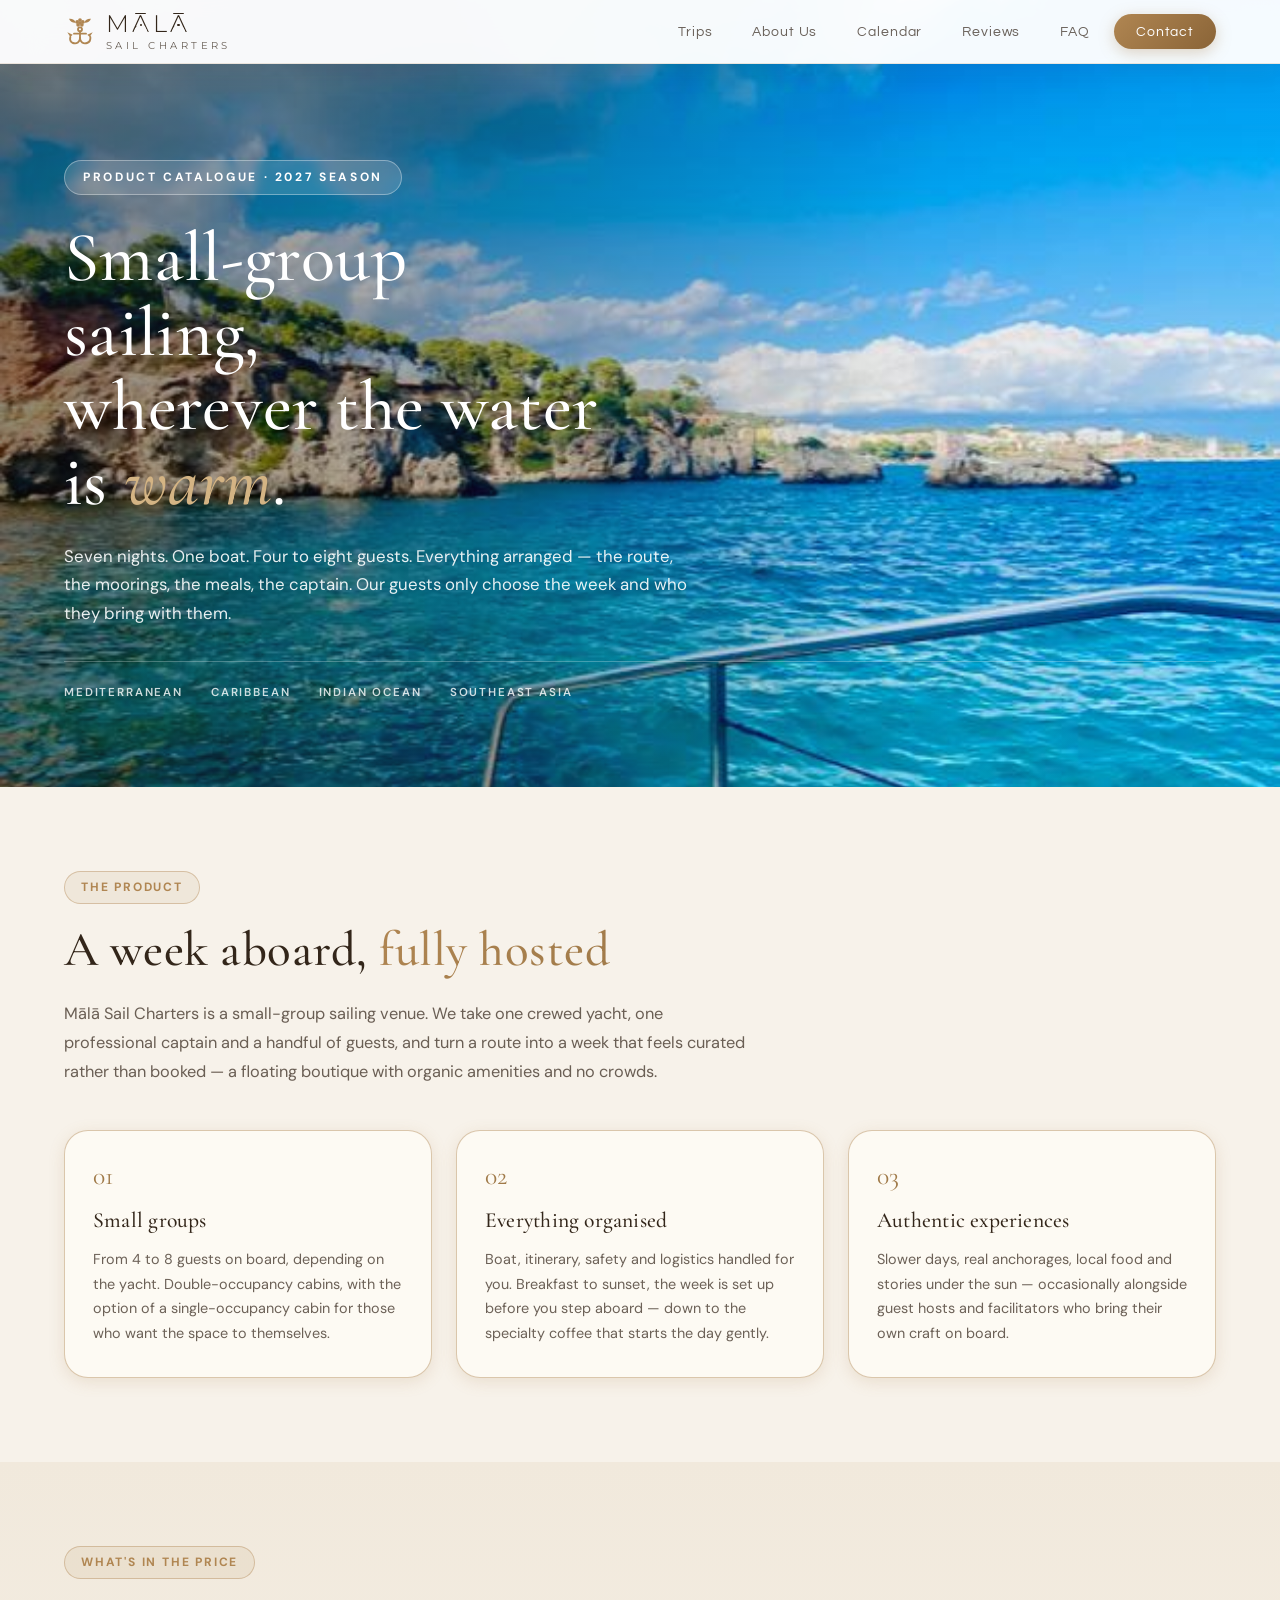
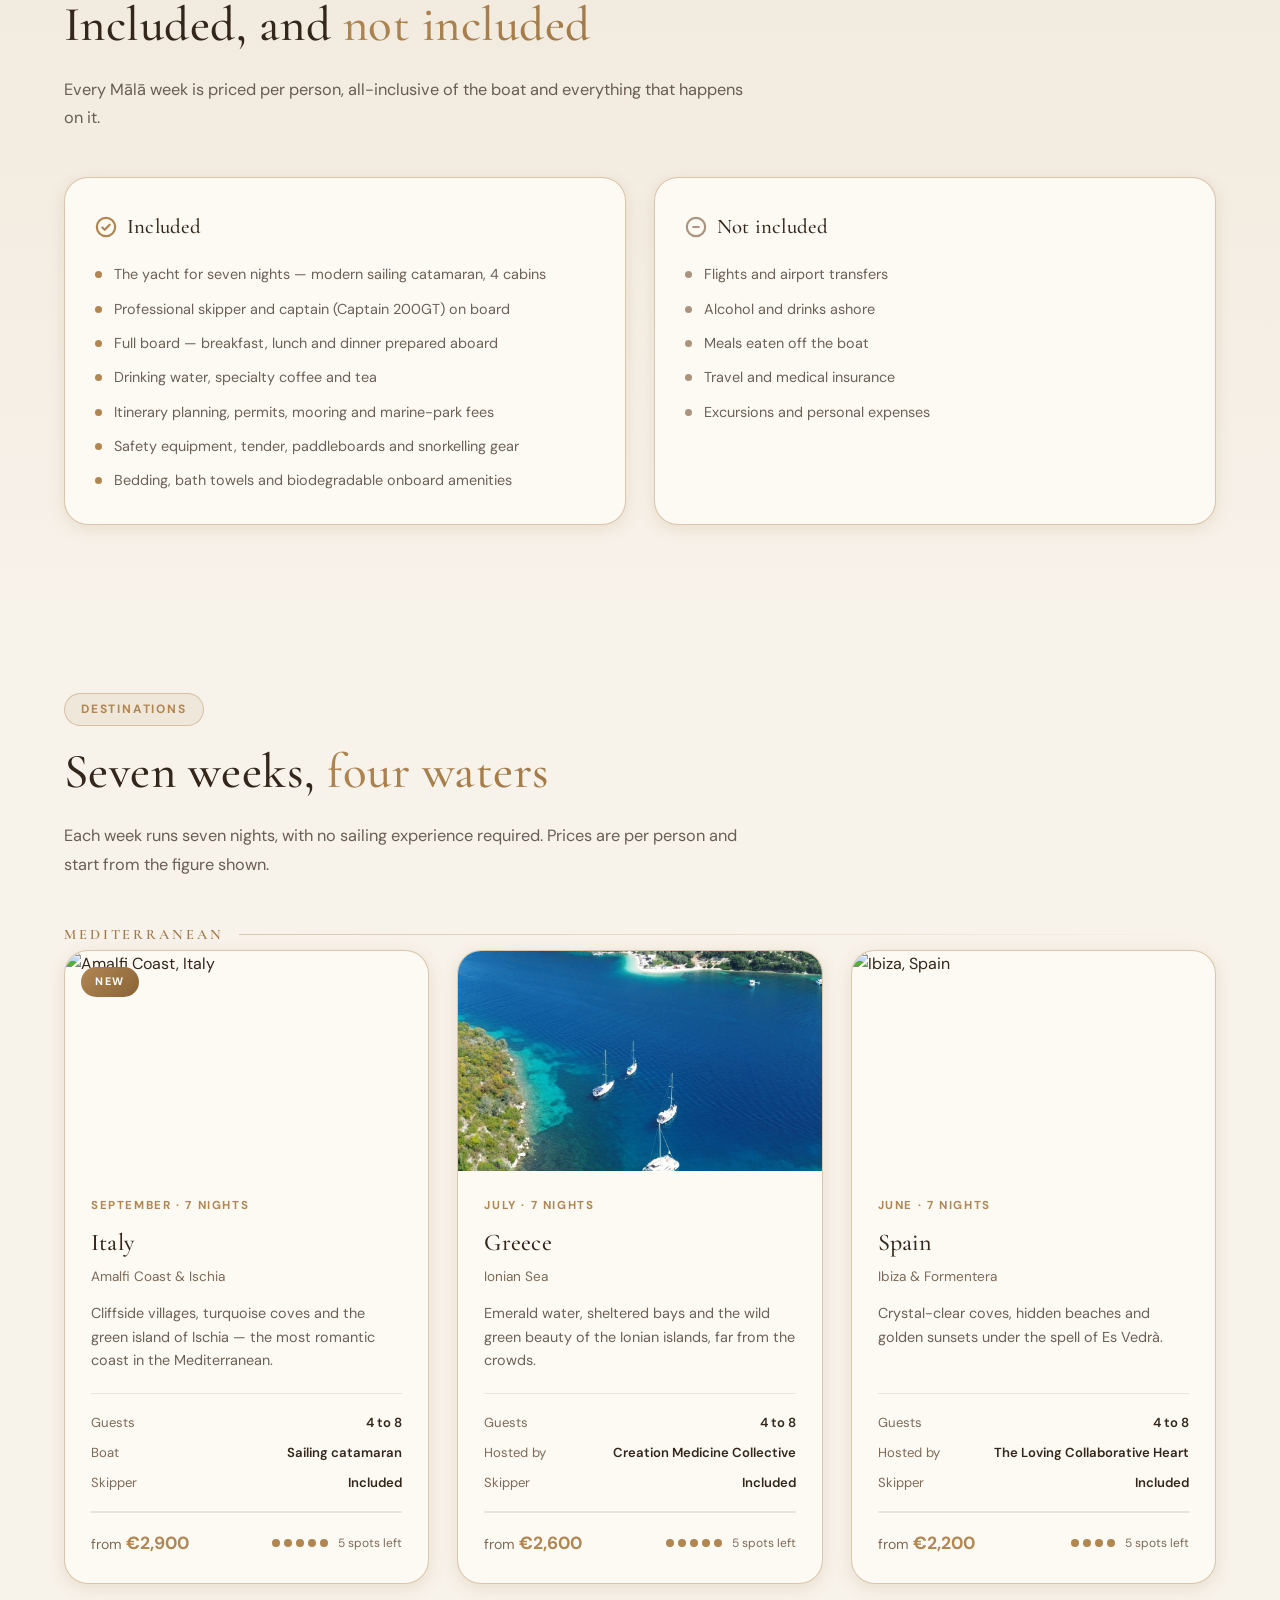
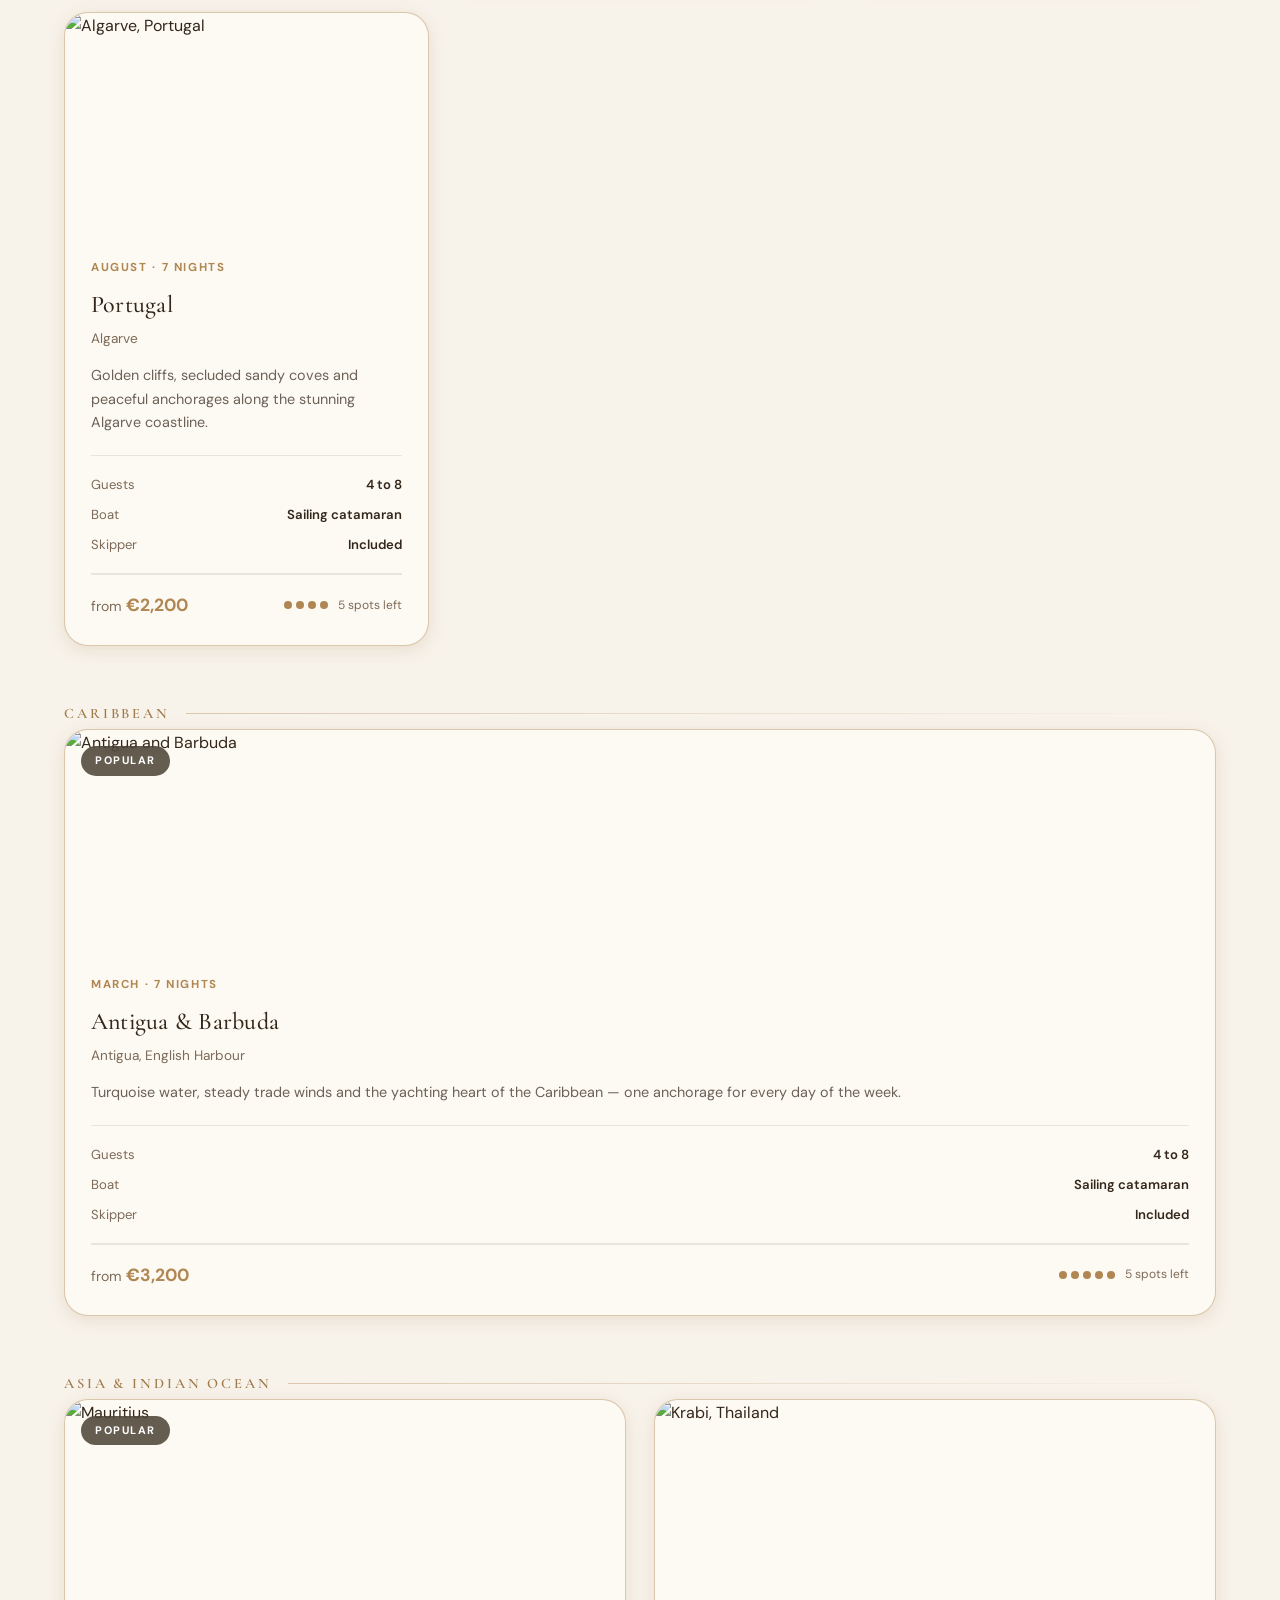
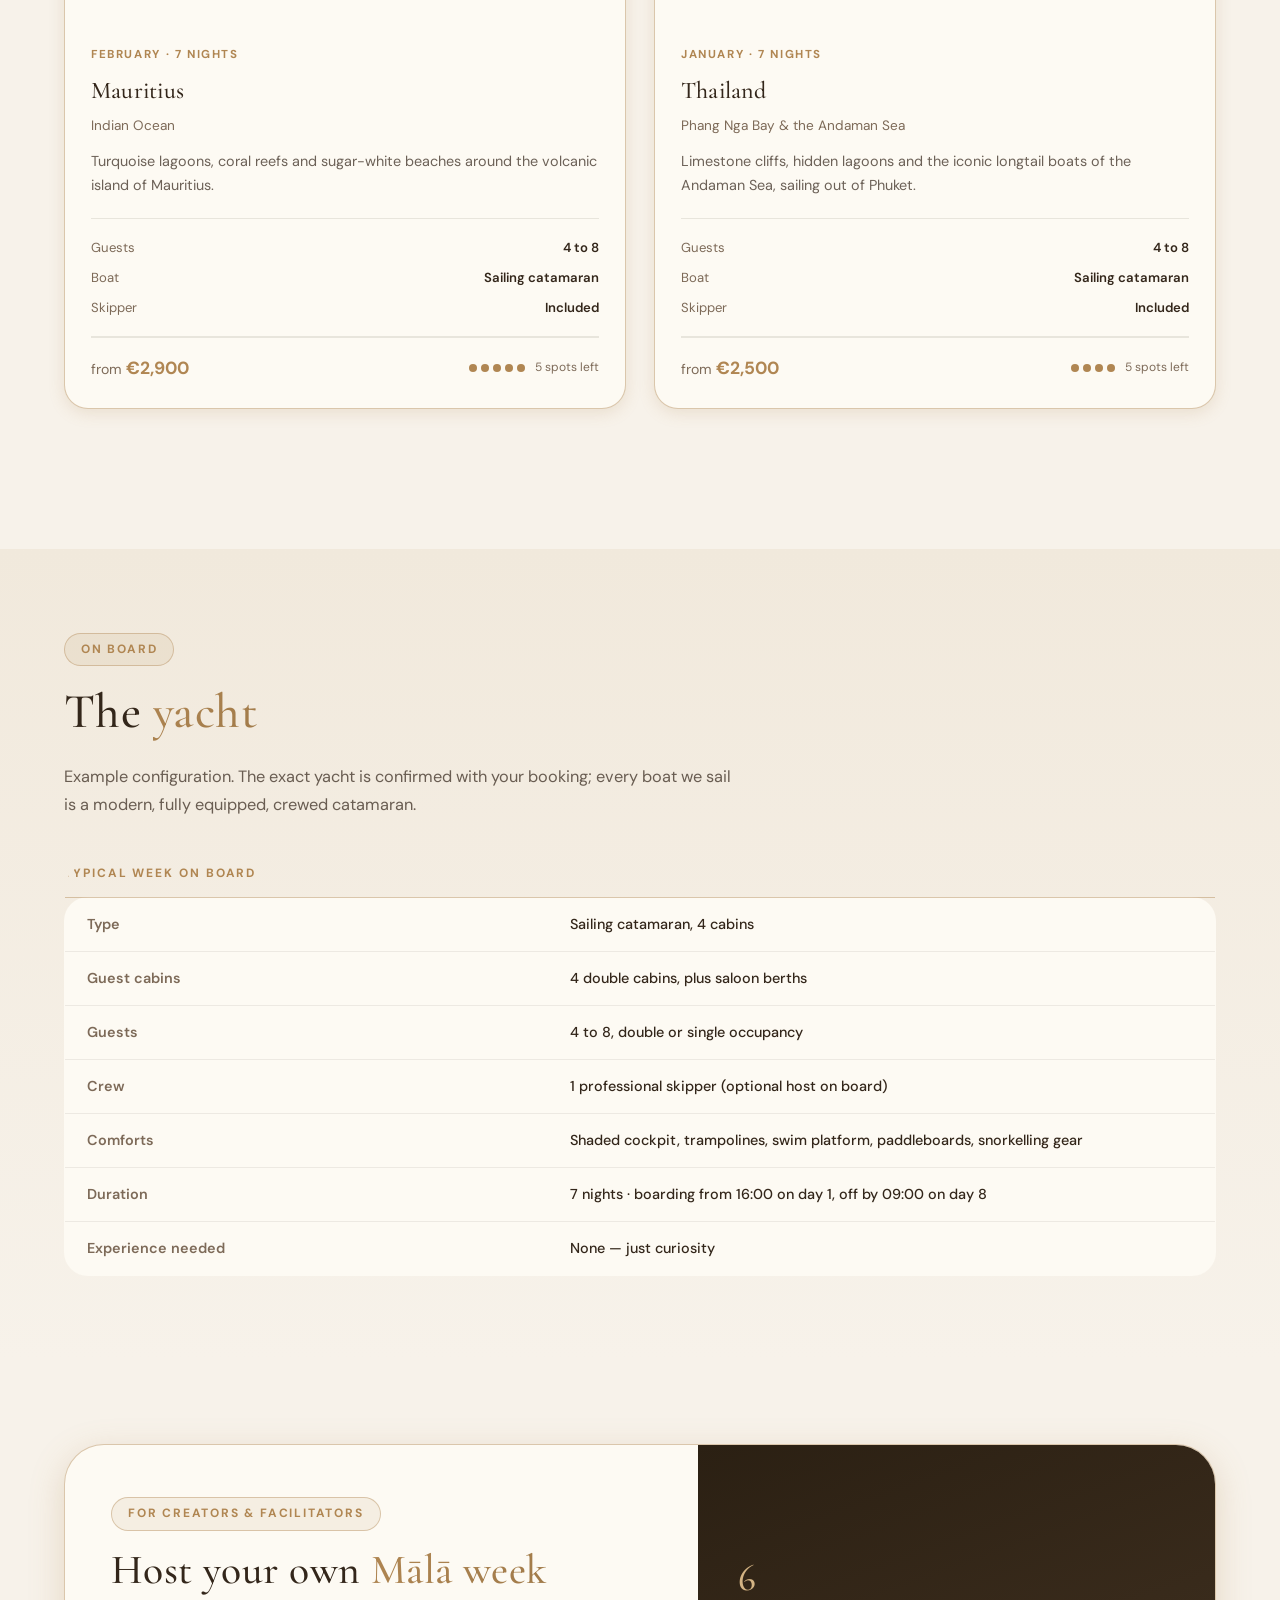
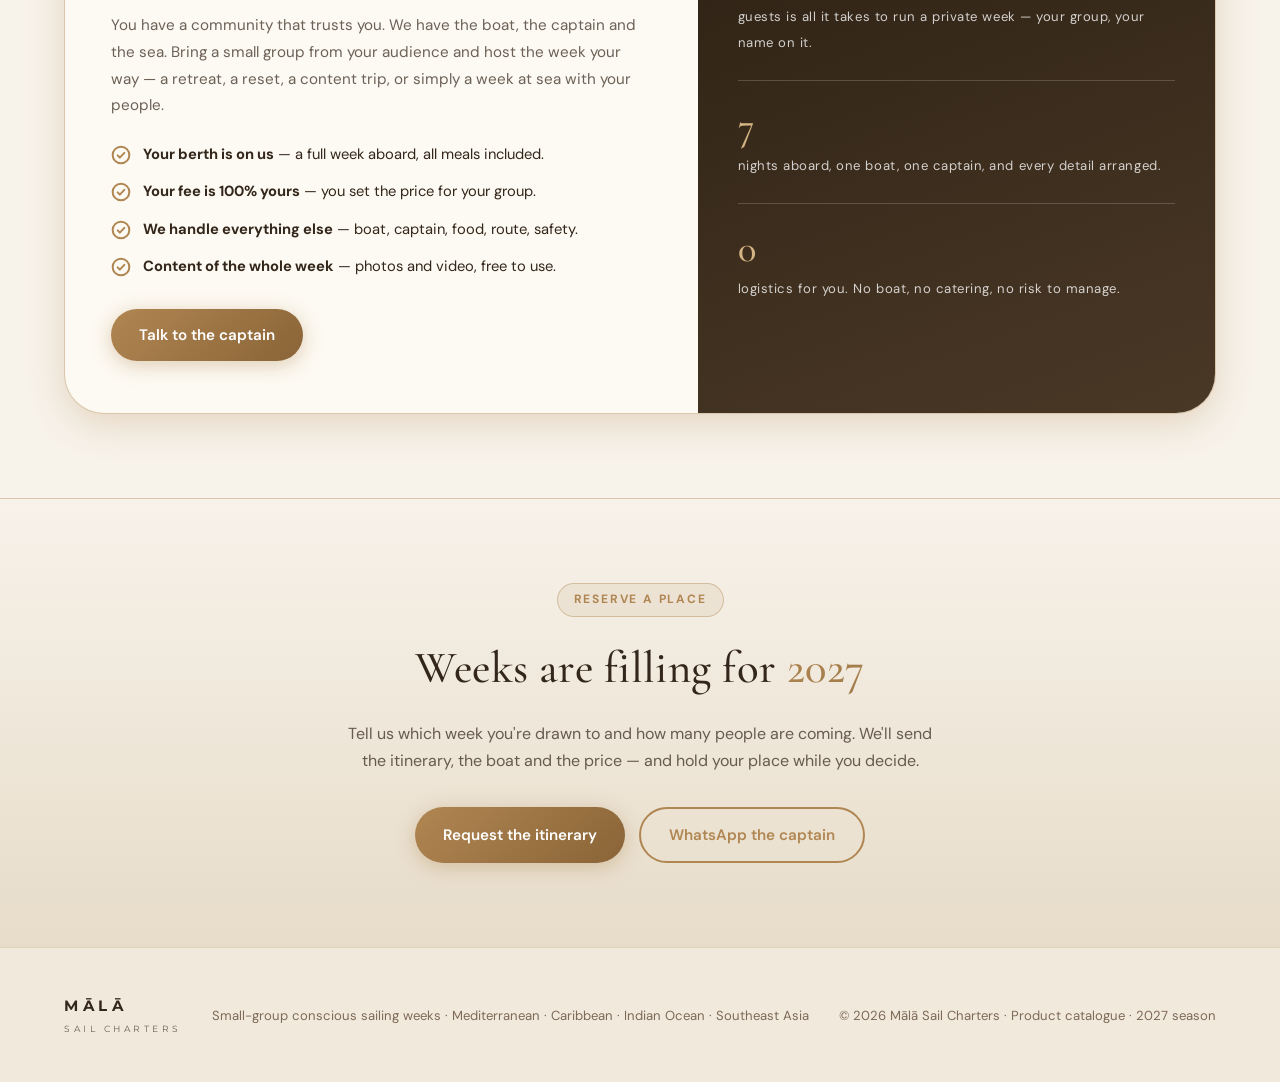
==== catalogue.html @ f2600cf3 "Add compliance pack (page + PDF) and fix PDF font embedding - compliance.html: 10-section compliance" ====
<!DOCTYPE html>
<html lang="en">
<head>
  <meta charset="UTF-8" />
  <meta name="viewport" content="width=device-width, initial-scale=1.0" />
  <title>Product Catalogue — Mālā Sail Charters</title>
  <meta name="description" content="Mālā Sail Charters product catalogue: small-group sailing weeks across the Mediterranean, the Caribbean and the Indian Ocean. What's included, the yacht, and how to host your own week." />
  <meta name="robots" content="noindex, follow" />

  <link rel="preconnect" href="https://fonts.googleapis.com" />
  <link rel="preconnect" href="https://fonts.gstatic.com" crossorigin />
  <link href="https://fonts.googleapis.com/css2?family=DM+Sans:ital,opsz,wght@0,9..40,300..700;1,9..40,300..700&family=Cormorant+Garamond:ital,wght@0,300..700;1,300..700&family=Montserrat:wght@300;400;700&family=Questrial&display=swap" rel="stylesheet" />
  <link rel="stylesheet" href="styles.css?v=20261012c" />

  <style>
    /* =============================================
       PRODUCT CATALOGUE — page-scoped styles.
       Reuses the site tokens (colours, fonts, buttons,
       cards) from styles.css so nothing drifts.
       ============================================= */
    .cat-page { background: var(--ocean-deep); }

    /* ---------- COVER ---------- */
    .cat-cover {
      position: relative;
      padding: 160px 0 84px;
      background: #2b2013;
      color: #fff;
      overflow: hidden;
    }
    .cat-cover-bg { position: absolute; inset: 0; }
    .cat-cover-bg img { width: 100%; height: 100%; object-fit: cover; }
    .cat-cover-bg::after {
      content: "";
      position: absolute; inset: 0;
      background: var(--gradient-hero);
    }
    .cat-cover .container { position: relative; z-index: 2; }
    .cat-eyebrow {
      display: inline-block;
      font-family: var(--font-main);
      font-size: 0.75rem; font-weight: 700;
      letter-spacing: 0.22em; text-transform: uppercase;
      color: #fff;
      background: rgba(255,255,255,0.14);
      border: 1px solid rgba(255,255,255,0.35);
      padding: 7px 18px; border-radius: 999px;
      margin-bottom: 26px;
      backdrop-filter: blur(6px);
    }
    .cat-cover h1 {
      font-family: var(--font-display);
      font-weight: 500;
      font-size: clamp(2.5rem, 6vw, 4.4rem);
      line-height: 1.06;
      letter-spacing: 0.005em;
      max-width: 16ch;
      margin-bottom: 22px;
    }
    .cat-cover h1 em { font-style: italic; color: var(--gold-light); }
    .cat-cover-sub {
      font-size: 1.05rem;
      max-width: 52ch;
      color: rgba(255,255,255,0.9);
      line-height: 1.7;
      margin-bottom: 34px;
    }
    .cat-cover-meta {
      display: flex; flex-wrap: wrap; gap: 10px 28px;
      font-size: 0.72rem; font-weight: 600;
      letter-spacing: 0.16em; text-transform: uppercase;
      color: rgba(255,255,255,0.8);
      border-top: 1px solid rgba(255,255,255,0.25);
      padding-top: 22px;
      font-family: var(--font-main);
    }

    /* ---------- GENERIC SECTION ---------- */
    .cat-section { padding: 84px 0; }
    .cat-section.alt { background: linear-gradient(180deg, var(--ocean-mid) 0%, var(--ocean-deep) 100%); }
    .cat-lead {
      max-width: 62ch;
      font-size: 1.02rem;
      color: var(--ink-muted);
      line-height: 1.75;
      margin: -28px 0 44px;
    }

    /* ---------- PILLARS ---------- */
    .cat-pillars {
      display: grid;
      grid-template-columns: repeat(auto-fit, minmax(260px, 1fr));
      gap: 24px;
    }
    .cat-pillar {
      background: var(--card);
      border: 1px solid rgba(176,134,82,0.45);
      border-radius: var(--radius-lg);
      padding: 32px 28px;
      box-shadow: var(--shadow-sm);
    }
    .cat-pillar .num {
      font-family: var(--font-display);
      font-size: 1.6rem; color: var(--gold);
      line-height: 1; margin-bottom: 14px;
    }
    .cat-pillar h3 {
      font-size: 1.35rem; font-weight: 500;
      margin-bottom: 10px;
    }
    .cat-pillar p { font-size: 0.9rem; color: var(--ink-muted); line-height: 1.7; }

    /* ---------- INCLUDED / NOT ---------- */
    .inc-grid {
      display: grid;
      grid-template-columns: 1fr 1fr;
      gap: 28px;
    }
    .inc-card {
      background: var(--card);
      border: 1px solid rgba(176,134,82,0.45);
      border-radius: var(--radius-lg);
      padding: 32px 30px;
      box-shadow: var(--shadow-sm);
    }
    .inc-card h3 {
      font-size: 1.3rem; font-weight: 500; margin-bottom: 20px;
      display: flex; align-items: center; gap: 10px;
    }
    .inc-card h3 .tick {
      width: 22px; height: 22px; flex-shrink: 0;
      color: var(--cyan);
    }
    .inc-card.muted h3 .tick { color: var(--gray-300); }
    .inc-list { display: grid; gap: 12px; }
    .inc-list li {
      display: flex; gap: 12px; align-items: flex-start;
      font-size: 0.9rem; color: var(--ink-muted); line-height: 1.55;
    }
    .inc-list li::before {
      content: "";
      flex-shrink: 0;
      width: 7px; height: 7px; margin-top: 8px;
      border-radius: 50%;
      background: var(--cyan);
    }
    .inc-card.muted .inc-list li::before { background: var(--gray-300); }

    /* ---------- DESTINATION CARDS ---------- */
    .cat-grid {
      display: grid;
      grid-template-columns: repeat(auto-fit, minmax(340px, 1fr));
      gap: 28px;
      margin-bottom: 56px;
    }
    .cat-card {
      background: var(--card);
      border: 1px solid rgba(176,134,82,0.45);
      border-radius: var(--radius-lg);
      overflow: hidden;
      box-shadow: var(--shadow-sm);
      transition: var(--transition);
      display: flex; flex-direction: column;
    }
    .cat-card:hover {
      transform: translateY(-6px);
      box-shadow: var(--shadow-lg);
      border-color: rgba(176,134,82,0.6);
    }
    .cat-card-img { position: relative; height: 220px; overflow: hidden; }
    .cat-card-img img {
      width: 100%; height: 100%; object-fit: cover;
      transition: transform 0.6s ease;
    }
    .cat-card:hover .cat-card-img img { transform: scale(1.07); }
    .cat-badge {
      position: absolute; top: 16px; left: 16px; z-index: 2;
      background: rgba(43,32,19,0.72);
      backdrop-filter: blur(6px);
      color: #fff;
      padding: 6px 14px; border-radius: 999px;
      font-size: 0.68rem; font-weight: 700;
      letter-spacing: 0.14em; text-transform: uppercase;
    }
    .cat-badge.new { background: linear-gradient(135deg, var(--cyan), #8a6437); }
    .cat-card-body { padding: 26px; display: flex; flex-direction: column; flex: 1; }
    .cat-card-kicker {
      font-size: 0.72rem; font-weight: 700;
      letter-spacing: 0.14em; text-transform: uppercase;
      color: var(--cyan); margin-bottom: 8px;
    }
    .cat-card h3 {
      font-size: 1.5rem; font-weight: 500; margin-bottom: 4px;
    }
    .cat-card .where {
      font-size: 0.85rem; color: var(--gray-500); margin-bottom: 14px;
    }
    .cat-card p.desc {
      font-size: 0.9rem; color: var(--ink-muted); line-height: 1.65;
      margin-bottom: 20px;
    }
    .cat-specs {
      display: grid; gap: 9px;
      padding: 18px 0;
      margin-top: auto;
      border-top: 1px solid rgba(51,38,26,0.1);
      border-bottom: 1px solid rgba(51,38,26,0.1);
    }
    .cat-specs div {
      display: flex; justify-content: space-between; gap: 12px;
      font-size: 0.82rem;
    }
    .cat-specs dt, .cat-specs .k { color: var(--gray-500); }
    .cat-specs .v { color: var(--ink); font-weight: 600; }

    /* ---------- SPEC TABLE ---------- */
    .spec-table {
      width: 100%;
      border-collapse: collapse;
      background: var(--card);
      border: 1px solid rgba(176,134,82,0.45);
      border-radius: var(--radius-lg);
      overflow: hidden;
    }
    .spec-table caption {
      caption-side: top;
      text-align: left;
      font-size: 0.75rem; font-weight: 700;
      letter-spacing: 0.16em; text-transform: uppercase;
      color: var(--cyan);
      padding-bottom: 14px;
    }
    .spec-table th, .spec-table td {
      text-align: left;
      padding: 15px 22px;
      font-size: 0.9rem;
      border-bottom: 1px solid rgba(51,38,26,0.08);
    }
    .spec-table tr:last-child th, .spec-table tr:last-child td { border-bottom: none; }
    .spec-table th {
      font-weight: 600; color: var(--gray-500);
      width: 42%;
      font-family: var(--font-main);
    }
    .spec-table td { color: var(--ink); font-weight: 500; }

    /* ---------- HOST BLOCK ---------- */
    .host-block {
      display: grid;
      grid-template-columns: 1.1fr 0.9fr;
      gap: 0;
      border-radius: var(--radius-xl);
      overflow: hidden;
      border: 1px solid rgba(176,134,82,0.45);
      box-shadow: var(--shadow-md);
      background: var(--card);
    }
    .host-content { padding: 52px 46px; }
    .host-content h2 {
      font-size: clamp(1.9rem, 3.4vw, 2.6rem);
      font-weight: 500; line-height: 1.15; margin-bottom: 18px;
    }
    .host-content p {
      font-size: 0.95rem; color: var(--ink-muted); line-height: 1.75;
      margin-bottom: 24px;
    }
    .host-perks { display: grid; gap: 14px; margin-bottom: 30px; }
    .host-perks li {
      display: flex; gap: 12px; align-items: flex-start;
      font-size: 0.92rem; color: var(--ink);
    }
    .host-perks li svg { width: 20px; height: 20px; flex-shrink: 0; color: var(--cyan); margin-top: 2px; }
    .host-aside {
      background: linear-gradient(160deg, #2b2013, #4a3826);
      color: #fff;
      padding: 52px 40px;
      display: flex; flex-direction: column; justify-content: center;
      gap: 26px;
    }
    .host-aside .stat strong {
      display: block;
      font-family: var(--font-display);
      font-size: 2.4rem; font-weight: 500; color: var(--gold-light);
      line-height: 1; margin-bottom: 6px;
    }
    .host-aside .stat span {
      font-size: 0.82rem; letter-spacing: 0.04em;
      color: rgba(255,255,255,0.78); line-height: 1.5;
    }
    .host-aside .divider { height: 1px; background: rgba(255,255,255,0.18); }

    /* ---------- CTA STRIP ---------- */
    .cat-cta {
      text-align: center;
      padding: 84px 0;
      background: linear-gradient(180deg, var(--ocean-deep), var(--ocean-light));
      border-top: 1px solid rgba(176,134,82,0.25);
    }
    .cat-cta h2 {
      font-size: clamp(1.9rem, 4vw, 2.8rem); font-weight: 500;
      margin-bottom: 16px;
    }
    .cat-cta p {
      max-width: 54ch; margin: 0 auto 32px;
      color: var(--ink-muted); font-size: 1rem; line-height: 1.7;
    }
    .cat-cta-actions { display: flex; flex-wrap: wrap; gap: 14px; justify-content: center; }

    /* ---------- CATALOGUE FOOTER ---------- */
    .cat-foot {
      background: var(--ocean-mid);
      padding: 46px 0;
      border-top: 1px solid rgba(176,134,82,0.25);
    }
    .cat-foot .container {
      display: flex; flex-wrap: wrap; gap: 20px;
      justify-content: space-between; align-items: center;
    }
    .cat-foot p { font-size: 0.82rem; color: var(--gray-500); }
    .cat-foot .wordmark {
      font-family: var(--font-wordmark);
      font-weight: 700; letter-spacing: 0.3em;
      text-transform: uppercase; color: var(--ink);
      font-size: 0.95rem;
    }
    .cat-foot .wordmark small {
      display: block; font-size: 0.55rem; letter-spacing: 0.4em;
      font-weight: 400; opacity: 0.7; margin-top: 4px;
    }

    /* ---------- RESPONSIVE ---------- */
    @media (max-width: 860px) {
      .inc-grid { grid-template-columns: 1fr; }
      .host-block { grid-template-columns: 1fr; }
      .host-content, .host-aside { padding: 40px 28px; }
      .cat-cover { padding: 130px 0 64px; }
    }
    @media (max-width: 480px) {
      .cat-grid { grid-template-columns: 1fr; }
      .spec-table th { width: 50%; }
      .cat-section { padding: 60px 0; }
    }

    /* ---------- PRINT / PDF ---------- */
    @page { size: A4; margin: 0; }

    @media print {
      html, body {
        background: #fff !important;
        -webkit-print-color-adjust: exact;
        print-color-adjust: exact;
      }
      .navbar, .cat-cover-bg { display: none !important; }

      /* --- Cover: full-bleed, its own page --- */
      .cat-cover {
        height: 296mm;
        padding: 0 22mm;
        margin: 0;
        background: #2b2013 !important;
        color: #fff !important;
        display: flex;
        flex-direction: column;
        justify-content: center;
        page-break-after: always;
        break-after: page;
      }
      .cat-cover .container { padding: 0; max-width: none; }
      .cat-cover h1 { font-size: 42pt; color: #fff !important; max-width: 15ch; line-height: 1.05; }
      .cat-cover-sub { color: rgba(255,255,255,0.88) !important; font-size: 11pt; max-width: 46ch; }
      .cat-cover-meta {
        color: rgba(255,255,255,0.82) !important;
        border-top-color: rgba(255,255,255,0.28);
        font-size: 8pt;
      }
      .cat-eyebrow {
        color: #fff !important;
        background: rgba(255,255,255,0.12) !important;
        border-color: rgba(255,255,255,0.35) !important;
      }

      /* --- Content pages --- */
      .container { max-width: none; padding: 0; }
      .cat-section, .cat-cta { padding: 16mm 22mm; }
      .cat-section.alt { background: #fff !important; }
      .section-title { font-size: 22pt; margin-bottom: 7mm; line-height: 1.2; }
      .cat-lead { margin: 0 0 9mm; font-size: 10pt; }
      .section-label { margin-bottom: 6mm; }
      .cat-pillar, .inc-card, .spec-table { box-shadow: none; }

      /* --- Destinations: 2-up grid, cards never split --- */
      .cat-grid { grid-template-columns: 1fr 1fr; gap: 7mm; margin-bottom: 0; }
      .cat-card {
        break-inside: avoid;
        page-break-inside: avoid;
        box-shadow: none;
      }
      .cat-card-img { height: 38mm; }
      .cat-card-body { padding: 6mm; }
      .cat-card h3 { font-size: 15pt; }
      .cat-region { break-before: page; page-break-before: always; }
      .trips-group-title { margin-bottom: 6mm; }
      .cat-region:first-of-type { break-before: auto; page-break-before: auto; }

      /* --- Pillars & included lists side by side --- */
      .cat-pillars { grid-template-columns: 1fr 1fr 1fr; gap: 5mm; }
      .cat-pillar { padding: 6mm; }
      .inc-grid { gap: 6mm; }

      /* --- Host block & closing --- */
      .host-block { break-inside: avoid; page-break-inside: avoid; }
      .host-content, .host-aside { padding: 9mm; }
      .cat-cta { break-before: page; page-break-before: always; text-align: left; }
      .cat-cta h2, .cat-cta p { margin-left: 0; text-align: left; }
      .cat-cta-actions { display: none !important; }
      .cat-foot { padding: 8mm 22mm; }
      .cat-foot .container { padding: 0; }
      a { color: inherit; }
    }
  </style>

  <!-- Print-only static font faces: keeps the PDF embedding real TrueType instead of Type3 -->
  <link rel="stylesheet" href="print-fonts.css" />
</head>

<body class="cat-page">

  <!-- =========== NAVBAR (links back to the main site) =========== -->
  <nav class="navbar scrolled" id="navbar">
    <div class="nav-container">
      <a href="index.html" class="nav-logo" aria-label="Mālā Sail Charters">
        <svg class="logo-icon-svg" width="32" height="32" viewBox="0 0 48 48" fill="none" xmlns="http://www.w3.org/2000/svg" aria-hidden="true" focusable="false">
          <g fill="currentColor">
            <path d="M17.8 11.6C13.2 12.2 9.2 10 7.6 5.8 12.2 5.2 16.2 7.6 17.8 11.6Z"/>
            <path d="M30.2 11.6C34.8 12.2 38.8 10 40.4 5.8 35.8 5.2 31.8 7.6 30.2 11.6Z"/>
            <circle cx="24" cy="7.5" r="2.8"/>
            <circle cx="28.2" cy="10.4" r="2.8"/>
            <circle cx="26.8" cy="14.8" r="2.8"/>
            <circle cx="21.2" cy="14.8" r="2.8"/>
            <circle cx="19.8" cy="10.4" r="2.8"/>
            <circle cx="24" cy="11.6" r="2.2"/>
          </g>
          <g stroke="currentColor" stroke-width="2.8" stroke-linecap="round" stroke-linejoin="round" fill="none">
            <circle cx="24" cy="21.5" r="3"/>
            <path d="M24 24.5V34.5"/><path d="M15 28H33"/>
            <path d="M24 34.5C24 40.5 19 44 13.5 42 10 40.7 8.5 37 9.5 33"/>
            <path d="M24 34.5C24 40.5 29 44 34.5 42 38 40.7 40 37 39.5 33"/>
          </g>
          <g fill="currentColor">
            <path d="M9.5 33 5 26 13 29.5Z"/><path d="M38.5 33 43 26 35 29.5Z"/>
          </g>
        </svg>
        <span class="logo-lockup">
          <span class="logo-text">M<span class="macron"><span class="glyph">a</span></span>l<span class="macron"><span class="glyph">a</span></span></span>
          <span class="logo-tagline">Sail Charters</span>
        </span>
      </a>
      <ul class="nav-links" id="nav-links">
        <li><a href="index.html#trips" class="nav-link">Trips</a></li>
        <li><a href="index.html#about" class="nav-link">About Us</a></li>
        <li><a href="index.html#calendar" class="nav-link">Calendar</a></li>
        <li><a href="index.html#reviews" class="nav-link">Reviews</a></li>
        <li><a href="index.html#faq" class="nav-link">FAQ</a></li>
        <li><a href="index.html#contact" class="nav-cta">Contact</a></li>
      </ul>
    </div>
  </nav>

  <!-- =========== COVER =========== -->
  <header class="cat-cover">
    <div class="cat-cover-bg">
      <img src="images/trips_header_bg.jpg" alt="" />
    </div>
    <div class="container">
      <span class="cat-eyebrow">Product Catalogue · 2027 Season</span>
      <h1>Small-group sailing,<br>wherever the water is <em>warm</em>.</h1>
      <p class="cat-cover-sub">
        Seven nights. One boat. Four to eight guests. Everything arranged — the route,
        the moorings, the meals, the captain. Our guests only choose the week and
        who they bring with them.
      </p>
      <div class="cat-cover-meta">
        <span>Mediterranean</span>
        <span>Caribbean</span>
        <span>Indian Ocean</span>
        <span>Southeast Asia</span>
      </div>
    </div>
  </header>

  <!-- =========== THE PRODUCT =========== -->
  <section class="cat-section">
    <div class="container">
      <div class="section-label">The Product</div>
      <h2 class="section-title">A week aboard, <span class="highlight">fully hosted</span></h2>
      <p class="cat-lead">
        Mālā Sail Charters is a small-group sailing venue. We take one crewed yacht,
        one professional captain and a handful of guests, and turn a route into a
        week that feels curated rather than booked — a floating boutique with
        organic amenities and no crowds.
      </p>

      <div class="cat-pillars">
        <article class="cat-pillar">
          <div class="num">01</div>
          <h3>Small groups</h3>
          <p>From 4 to 8 guests on board, depending on the yacht. Double-occupancy cabins, with the option of a single-occupancy cabin for those who want the space to themselves.</p>
        </article>
        <article class="cat-pillar">
          <div class="num">02</div>
          <h3>Everything organised</h3>
          <p>Boat, itinerary, safety and logistics handled for you. Breakfast to sunset, the week is set up before you step aboard — down to the specialty coffee that starts the day gently.</p>
        </article>
        <article class="cat-pillar">
          <div class="num">03</div>
          <h3>Authentic experiences</h3>
          <p>Slower days, real anchorages, local food and stories under the sun — occasionally alongside guest hosts and facilitators who bring their own craft on board.</p>
        </article>
      </div>
    </div>
  </section>

  <!-- =========== INCLUDED =========== -->
  <section class="cat-section alt">
    <div class="container">
      <div class="section-label">What's In The Price</div>
      <h2 class="section-title">Included, and <span class="highlight">not included</span></h2>
      <p class="cat-lead">Every Mālā week is priced per person, all-inclusive of the boat and everything that happens on it.</p>

      <div class="inc-grid">
        <div class="inc-card">
          <h3>
            <svg class="tick" viewBox="0 0 24 24" fill="none" stroke="currentColor" stroke-width="2.4" stroke-linecap="round" stroke-linejoin="round" aria-hidden="true"><circle cx="12" cy="12" r="10"/><path d="M8 12.5l2.6 2.6L16 9.5"/></svg>
            Included
          </h3>
          <ul class="inc-list">
            <li>The yacht for seven nights — modern sailing catamaran, 4 cabins</li>
            <li>Professional skipper and captain (Captain 200GT) on board</li>
            <li>Full board — breakfast, lunch and dinner prepared aboard</li>
            <li>Drinking water, specialty coffee and tea</li>
            <li>Itinerary planning, permits, mooring and marine-park fees</li>
            <li>Safety equipment, tender, paddleboards and snorkelling gear</li>
            <li>Bedding, bath towels and biodegradable onboard amenities</li>
          </ul>
        </div>

        <div class="inc-card muted">
          <h3>
            <svg class="tick" viewBox="0 0 24 24" fill="none" stroke="currentColor" stroke-width="2.4" stroke-linecap="round" stroke-linejoin="round" aria-hidden="true"><circle cx="12" cy="12" r="10"/><path d="M9 12h6"/></svg>
            Not included
          </h3>
          <ul class="inc-list">
            <li>Flights and airport transfers</li>
            <li>Alcohol and drinks ashore</li>
            <li>Meals eaten off the boat</li>
            <li>Travel and medical insurance</li>
            <li>Excursions and personal expenses</li>
          </ul>
        </div>
      </div>
    </div>
  </section>

  <!-- =========== DESTINATIONS =========== -->
  <section class="cat-section">
    <div class="container">
      <div class="section-label">Destinations</div>
      <h2 class="section-title">Seven weeks, <span class="highlight">four waters</span></h2>
      <p class="cat-lead">Each week runs seven nights, with no sailing experience required. Prices are per person and start from the figure shown.</p>

      <!-- Mediterranean -->
      <div class="cat-region">
        <div class="trips-group-title">Mediterranean</div>
        <div class="cat-grid">

          <article class="cat-card">
            <div class="cat-card-img">
              <span class="cat-badge new">New</span>
              <img src="images/amalfi.png" alt="Amalfi Coast, Italy" />
            </div>
            <div class="cat-card-body">
              <div class="cat-card-kicker">September · 7 nights</div>
              <h3>Italy</h3>
              <div class="where">Amalfi Coast &amp; Ischia</div>
              <p class="desc">Cliffside villages, turquoise coves and the green island of Ischia — the most romantic coast in the Mediterranean.</p>
              <div class="cat-specs">
                <div><span class="k">Guests</span><span class="v">4 to 8</span></div>
                <div><span class="k">Boat</span><span class="v">Sailing catamaran</span></div>
                <div><span class="k">Skipper</span><span class="v">Included</span></div>
              </div>
              <div class="trip-footer">
                <span class="trip-price">from <strong>€2,900</strong></span>
                <div class="trip-spots">
                  <span class="spots-dot"></span><span class="spots-dot"></span>
                  <span class="spots-dot"></span><span class="spots-dot"></span>
                  <span class="spots-dot"></span>
                  <span class="spots-text">5 spots left</span>
                </div>
              </div>
            </div>
          </article>

          <article class="cat-card">
            <div class="cat-card-img">
              <img src="images/greece.jpeg" alt="Ionian Sea, Greece" />
            </div>
            <div class="cat-card-body">
              <div class="cat-card-kicker">July · 7 nights</div>
              <h3>Greece</h3>
              <div class="where">Ionian Sea</div>
              <p class="desc">Emerald water, sheltered bays and the wild green beauty of the Ionian islands, far from the crowds.</p>
              <div class="cat-specs">
                <div><span class="k">Guests</span><span class="v">4 to 8</span></div>
                <div><span class="k">Hosted by</span><span class="v">Creation Medicine Collective</span></div>
                <div><span class="k">Skipper</span><span class="v">Included</span></div>
              </div>
              <div class="trip-footer">
                <span class="trip-price">from <strong>€2,600</strong></span>
                <div class="trip-spots">
                  <span class="spots-dot"></span><span class="spots-dot"></span>
                  <span class="spots-dot"></span><span class="spots-dot"></span>
                  <span class="spots-dot"></span>
                  <span class="spots-text">5 spots left</span>
                </div>
              </div>
            </div>
          </article>

          <article class="cat-card">
            <div class="cat-card-img">
              <img src="images/ibiza.png" alt="Ibiza, Spain" />
            </div>
            <div class="cat-card-body">
              <div class="cat-card-kicker">June · 7 nights</div>
              <h3>Spain</h3>
              <div class="where">Ibiza &amp; Formentera</div>
              <p class="desc">Crystal-clear coves, hidden beaches and golden sunsets under the spell of Es Vedrà.</p>
              <div class="cat-specs">
                <div><span class="k">Guests</span><span class="v">4 to 8</span></div>
                <div><span class="k">Hosted by</span><span class="v">The Loving Collaborative Heart</span></div>
                <div><span class="k">Skipper</span><span class="v">Included</span></div>
              </div>
              <div class="trip-footer">
                <span class="trip-price">from <strong>€2,200</strong></span>
                <div class="trip-spots">
                  <span class="spots-dot"></span><span class="spots-dot"></span>
                  <span class="spots-dot"></span><span class="spots-dot"></span>
                  <span class="spots-text">5 spots left</span>
                </div>
              </div>
            </div>
          </article>

          <article class="cat-card">
            <div class="cat-card-img">
              <img src="images/malta.png" alt="Algarve, Portugal" />
            </div>
            <div class="cat-card-body">
              <div class="cat-card-kicker">August · 7 nights</div>
              <h3>Portugal</h3>
              <div class="where">Algarve</div>
              <p class="desc">Golden cliffs, secluded sandy coves and peaceful anchorages along the stunning Algarve coastline.</p>
              <div class="cat-specs">
                <div><span class="k">Guests</span><span class="v">4 to 8</span></div>
                <div><span class="k">Boat</span><span class="v">Sailing catamaran</span></div>
                <div><span class="k">Skipper</span><span class="v">Included</span></div>
              </div>
              <div class="trip-footer">
                <span class="trip-price">from <strong>€2,200</strong></span>
                <div class="trip-spots">
                  <span class="spots-dot"></span><span class="spots-dot"></span>
                  <span class="spots-dot"></span><span class="spots-dot"></span>
                  <span class="spots-text">5 spots left</span>
                </div>
              </div>
            </div>
          </article>

        </div>
      </div>

      <!-- Caribbean -->
      <div class="cat-region">
        <div class="trips-group-title">Caribbean</div>
        <div class="cat-grid">
          <article class="cat-card">
            <div class="cat-card-img">
              <span class="cat-badge">Popular</span>
              <img src="images/antigua.png" alt="Antigua and Barbuda" />
            </div>
            <div class="cat-card-body">
              <div class="cat-card-kicker">March · 7 nights</div>
              <h3>Antigua &amp; Barbuda</h3>
              <div class="where">Antigua, English Harbour</div>
              <p class="desc">Turquoise water, steady trade winds and the yachting heart of the Caribbean — one anchorage for every day of the week.</p>
              <div class="cat-specs">
                <div><span class="k">Guests</span><span class="v">4 to 8</span></div>
                <div><span class="k">Boat</span><span class="v">Sailing catamaran</span></div>
                <div><span class="k">Skipper</span><span class="v">Included</span></div>
              </div>
              <div class="trip-footer">
                <span class="trip-price">from <strong>€3,200</strong></span>
                <div class="trip-spots">
                  <span class="spots-dot"></span><span class="spots-dot"></span>
                  <span class="spots-dot"></span><span class="spots-dot"></span>
                  <span class="spots-dot"></span>
                  <span class="spots-text">5 spots left</span>
                </div>
              </div>
            </div>
          </article>
        </div>
      </div>

      <!-- Asia & Indian Ocean -->
      <div class="cat-region">
        <div class="trips-group-title">Asia &amp; Indian Ocean</div>
        <div class="cat-grid">

          <article class="cat-card">
            <div class="cat-card-img">
              <span class="cat-badge">Popular</span>
              <img src="images/mauritius.jpg" alt="Mauritius" />
            </div>
            <div class="cat-card-body">
              <div class="cat-card-kicker">February · 7 nights</div>
              <h3>Mauritius</h3>
              <div class="where">Indian Ocean</div>
              <p class="desc">Turquoise lagoons, coral reefs and sugar-white beaches around the volcanic island of Mauritius.</p>
              <div class="cat-specs">
                <div><span class="k">Guests</span><span class="v">4 to 8</span></div>
                <div><span class="k">Boat</span><span class="v">Sailing catamaran</span></div>
                <div><span class="k">Skipper</span><span class="v">Included</span></div>
              </div>
              <div class="trip-footer">
                <span class="trip-price">from <strong>€2,900</strong></span>
                <div class="trip-spots">
                  <span class="spots-dot"></span><span class="spots-dot"></span>
                  <span class="spots-dot"></span><span class="spots-dot"></span>
                  <span class="spots-dot"></span>
                  <span class="spots-text">5 spots left</span>
                </div>
              </div>
            </div>
          </article>

          <article class="cat-card">
            <div class="cat-card-img">
              <img src="images/thailand.png" alt="Krabi, Thailand" />
            </div>
            <div class="cat-card-body">
              <div class="cat-card-kicker">January · 7 nights</div>
              <h3>Thailand</h3>
              <div class="where">Phang Nga Bay &amp; the Andaman Sea</div>
              <p class="desc">Limestone cliffs, hidden lagoons and the iconic longtail boats of the Andaman Sea, sailing out of Phuket.</p>
              <div class="cat-specs">
                <div><span class="k">Guests</span><span class="v">4 to 8</span></div>
                <div><span class="k">Boat</span><span class="v">Sailing catamaran</span></div>
                <div><span class="k">Skipper</span><span class="v">Included</span></div>
              </div>
              <div class="trip-footer">
                <span class="trip-price">from <strong>€2,500</strong></span>
                <div class="trip-spots">
                  <span class="spots-dot"></span><span class="spots-dot"></span>
                  <span class="spots-dot"></span><span class="spots-dot"></span>
                  <span class="spots-text">5 spots left</span>
                </div>
              </div>
            </div>
          </article>

        </div>
      </div>
    </div>
  </section>

  <!-- =========== THE YACHT =========== -->
  <section class="cat-section alt">
    <div class="container">
      <div class="section-label">On Board</div>
      <h2 class="section-title">The <span class="highlight">yacht</span></h2>
      <p class="cat-lead">Example configuration. The exact yacht is confirmed with your booking; every boat we sail is a modern, fully equipped, crewed catamaran.</p>

      <table class="spec-table">
        <caption>Typical week on board</caption>
        <tbody>
          <tr><th>Type</th><td>Sailing catamaran, 4 cabins</td></tr>
          <tr><th>Guest cabins</th><td>4 double cabins, plus saloon berths</td></tr>
          <tr><th>Guests</th><td>4 to 8, double or single occupancy</td></tr>
          <tr><th>Crew</th><td>1 professional skipper (optional host on board)</td></tr>
          <tr><th>Comforts</th><td>Shaded cockpit, trampolines, swim platform, paddleboards, snorkelling gear</td></tr>
          <tr><th>Duration</th><td>7 nights · boarding from 16:00 on day 1, off by 09:00 on day 8</td></tr>
          <tr><th>Experience needed</th><td>None — just curiosity</td></tr>
        </tbody>
      </table>
    </div>
  </section>

  <!-- =========== HOST YOUR OWN WEEK =========== -->
  <section class="cat-section">
    <div class="container">
      <div class="host-block">
        <div class="host-content">
          <div class="section-label">For Creators &amp; Facilitators</div>
          <h2>Host your own <span class="highlight">Mālā week</span></h2>
          <p>
            You have a community that trusts you. We have the boat, the captain and the sea.
            Bring a small group from your audience and host the week your way — a retreat,
            a reset, a content trip, or simply a week at sea with your people.
          </p>
          <ul class="host-perks">
            <li>
              <svg viewBox="0 0 24 24" fill="none" stroke="currentColor" stroke-width="2.4" stroke-linecap="round" stroke-linejoin="round" aria-hidden="true"><circle cx="12" cy="12" r="10"/><path d="M8 12.5l2.6 2.6L16 9.5"/></svg>
              <span><strong>Your berth is on us</strong> — a full week aboard, all meals included.</span>
            </li>
            <li>
              <svg viewBox="0 0 24 24" fill="none" stroke="currentColor" stroke-width="2.4" stroke-linecap="round" stroke-linejoin="round" aria-hidden="true"><circle cx="12" cy="12" r="10"/><path d="M8 12.5l2.6 2.6L16 9.5"/></svg>
              <span><strong>Your fee is 100% yours</strong> — you set the price for your group.</span>
            </li>
            <li>
              <svg viewBox="0 0 24 24" fill="none" stroke="currentColor" stroke-width="2.4" stroke-linecap="round" stroke-linejoin="round" aria-hidden="true"><circle cx="12" cy="12" r="10"/><path d="M8 12.5l2.6 2.6L16 9.5"/></svg>
              <span><strong>We handle everything else</strong> — boat, captain, food, route, safety.</span>
            </li>
            <li>
              <svg viewBox="0 0 24 24" fill="none" stroke="currentColor" stroke-width="2.4" stroke-linecap="round" stroke-linejoin="round" aria-hidden="true"><circle cx="12" cy="12" r="10"/><path d="M8 12.5l2.6 2.6L16 9.5"/></svg>
              <span><strong>Content of the whole week</strong> — photos and video, free to use.</span>
            </li>
          </ul>
          <a class="btn btn-primary" href="https://wa.me/34678089234?text=Hi%20Alejandro%2C%20I%27d%20like%20to%20host%20a%20M%C4%81l%C4%81%20week.%20Could%20you%20send%20me%20the%20details%3F" target="_blank" rel="noopener">Talk to the captain</a>
        </div>
        <aside class="host-aside">
          <div class="stat">
            <strong>6</strong>
            <span>guests is all it takes to run a private week — your group, your name on it.</span>
          </div>
          <div class="divider"></div>
          <div class="stat">
            <strong>7</strong>
            <span>nights aboard, one boat, one captain, and every detail arranged.</span>
          </div>
          <div class="divider"></div>
          <div class="stat">
            <strong>0</strong>
            <span>logistics for you. No boat, no catering, no risk to manage.</span>
          </div>
        </aside>
      </div>
    </div>
  </section>

  <!-- =========== CTA =========== -->
  <section class="cat-cta">
    <div class="container">
      <div class="section-label">Reserve A Place</div>
      <h2>Weeks are filling for <span class="highlight">2027</span></h2>
      <p>Tell us which week you're drawn to and how many people are coming. We'll send the itinerary, the boat and the price — and hold your place while you decide.</p>
      <div class="cat-cta-actions">
        <a class="btn btn-primary" href="index.html#contact">Request the itinerary</a>
        <a class="btn btn-outline" href="https://wa.me/34678089234?text=Hi%2C%20I%27m%20interested%20in%20a%20M%C4%81l%C4%81%20sailing%20week%20in%202027." target="_blank" rel="noopener">WhatsApp the captain</a>
      </div>
    </div>
  </section>

  <!-- =========== FOOTER =========== -->
  <footer class="cat-foot">
    <div class="container">
      <div class="wordmark">Mālā<small>Sail Charters</small></div>
      <p>Small-group conscious sailing weeks · Mediterranean · Caribbean · Indian Ocean · Southeast Asia</p>
      <p>© 2026 Mālā Sail Charters · Product catalogue · 2027 season</p>
    </div>
  </footer>

</body>
</html>
---- styles.css ----
/* =============================================
   MĀLĀ SAIL CHARTERS — PREMIUM CSS
   ============================================= */

/* --- RESET & VARIABLES --- */
*, *::before, *::after { box-sizing: border-box; margin: 0; padding: 0; }

:root {
  --ocean-deep:   #f7f2ea;
  --ocean-mid:    #f1e9dc;
  --ocean-light:  #e7dcc9;
  --cyan:         #b08652;
  --cyan-light:   #c29a6b;
  --gold:         #a07a49;
  --gold-light:   #d4b484;
  --coral:        #bd8b66;
  --white:        #ffffff;
  --off-white:    #f3ede1;
  --gray-100:     #eae0d0;
  --gray-300:     #aa9480;
  --gray-500:     #7d6a58;
  --gray-700:     #57483a;
  --text-dark:    #33261a;
  --ink:          #33261a;
  --ink-muted:    rgba(51,38,26,0.72);
  --ink-soft:     rgba(51,38,26,0.58);
  --ink-faint:    rgba(51,38,26,0.42);
  --card:         #fdfaf3;
  /* Kept light so the photo reads as a daylight photo. Darkening is only
   applied on the left, behind the text, and fades out by mid-screen. */
--gradient-hero: linear-gradient(100deg, rgba(18,13,7,0.5) 0%, rgba(20,15,8,0.28) 38%, rgba(24,18,10,0.04) 68%, rgba(24,18,10,0) 100%);
  --gradient-card: linear-gradient(180deg, transparent 40%, rgba(24,16,10,0.95) 100%);
  --font-main:    'DM Sans', sans-serif;
  --font-display: 'Cormorant Garamond', Georgia, serif;
  /* Top navigation only, so the bar reads as its own thing.
     Questrial is the closest free match to the AMANAY wordmark: the same
     geometric skeleton (monolinear, no serifs, pointed A, M vertex that
     stops above the baseline) at a similar stroke-to-cap ratio. */
  --font-nav:     'Questrial', sans-serif;
  /* The wordmark in the top bar only, and only the four glyphs of MALA.
     AWA Aruba titles its pages in BuganTra, a paid geometric sans that is
     heavy even at weight 400 (stem is 25% of cap height). Montserrat 700
     is the closest free match on stroke weight and on the width ratios of
     A, M, W, O and S. Questrial is far too light to stand in for it. */
  --font-wordmark: 'Montserrat', sans-serif;
  --quote-mask: url("data:image/svg+xml,%3Csvg xmlns='http://www.w3.org/2000/svg' viewBox='0 0 24 22'%3E%3Cpath fill='%23fff' d='M6.056 21.448C4.376 21.448 3.056 20.872 2.096 19.72 1.184 18.568.728 16.816.728 14.464.728 11.92 1.328 9.496 2.528 7.192 3.776 4.84 5.576 2.512 7.928 0.208 7.976.16 8.048.136 8.144.136c.144 0 .24.072.288.216.096.096.12.216.072.36C7.208 2.296 6.296 3.88 5.768 5.464 5.288 7 5.048 8.728 5.048 10.648c0 1.344.12 2.352.36 3.024.24.624.624 1.152 1.152 1.584L3.896 15.76c-.048-.816.192-1.44.72-1.872.528-.432 1.248-.648 2.16-.648 1.248 0 2.208.36 2.88 1.08.72.72 1.08 1.704 1.08 2.952 0 1.296-.432 2.328-1.296 3.096-.816.72-1.944 1.08-3.384 1.08Zm12.456 0c-1.68 0-3-.576-3.96-1.728-.912-1.152-1.368-2.904-1.368-5.256 0-2.544.6-4.968 1.8-7.272 1.248-2.352 3.048-4.68 5.4-6.984.048-.048.12-.072.216-.072.144 0 .24.072.288.216.096.096.12.216.072.36-1.296 1.584-2.208 3.168-2.736 4.752-.48 1.536-.72 3.264-.72 5.184 0 1.344.12 2.352.36 3.024.24.624.624 1.152 1.152 1.584l-2.664.504c-.048-.816.192-1.44.72-1.872.528-.432 1.248-.648 2.16-.648 1.248 0 2.208.36 2.88 1.08.72.72 1.08 1.704 1.08 2.952 0 1.296-.432 2.328-1.296 3.096-.816.72-1.944 1.08-3.384 1.08Z'/%3E%3C/svg%3E");
  --radius-sm:    8px;
  --radius-md:    16px;
  --radius-lg:    24px;
  --radius-xl:    40px;
  --shadow-sm:    0 4px 16px rgba(176,134,82,0.18);
  --shadow-md:    0 10px 34px rgba(176,134,82,0.26);
  --shadow-lg:    0 22px 64px rgba(176,134,82,0.34);
  --transition:   0.3s cubic-bezier(0.4,0,0.2,1);
}

html { scroll-behavior: smooth; scroll-padding-top: 90px; -webkit-text-size-adjust: 100%; text-size-adjust: 100%; }

body {
  font-family: var(--font-main);
  background: var(--ocean-deep);
  color: var(--ink);
  overflow-x: hidden;
  line-height: 1.6;
  -webkit-tap-highlight-color: transparent;
}

/* Display face for headings. Cormorant Garamond is an airy, high-contrast
   old-style serif: even at weight 500 it reads far finer and more elegant
   than a heavy serif, which is exactly the look we want for the titles. */
h1, h2, h3, h4,
.hero-title,
.hero-title-accent,
.section-title,
.feature-title,
.trip-title,
.trips-group-title,
.review-heading {
  font-family: var(--font-display);
  font-optical-sizing: auto;
  font-weight: 500;
  letter-spacing: 0.01em;
}

img { max-width: 100%; display: block; }

a { text-decoration: none; color: inherit; }

ul { list-style: none; }

/* --- CONTAINER --- */
.container {
  max-width: 1200px;
  margin: 0 auto;
  padding: 0 24px;
}

/* --- SECTION LABELS --- */
.section-label {
  display: inline-block;
  font-size: 0.75rem;
  font-weight: 700;
  letter-spacing: 0.15em;
  text-transform: uppercase;
  color: var(--cyan);
  background: rgba(176,134,82,0.1);
  border: 1px solid rgba(176,134,82,0.4);
  padding: 6px 16px;
  border-radius: 999px;
  margin-bottom: 16px;
}

.section-title {
  font-size: clamp(2.15rem, 4.3vw, 3.05rem);
  font-weight: 500;
  line-height: 1.24;
  margin-bottom: 48px;
  color: var(--ink);
}

.highlight {
  background: linear-gradient(135deg, var(--cyan), var(--gold));
  -webkit-background-clip: text;
  -webkit-text-fill-color: transparent;
  background-clip: text;
}

/* The macron over the two a's of Mālā is drawn here instead of using the ā
   glyph: Fraunces sets a short, thin bar that some browsers position
   differently, so we place it ourselves. The percentages resolve against the
   letter's own advance box (0.565em) and `top` against the top of that box,
   which sits 0.9833em above the baseline in Fraunces. The result is a 0.43em
   bar, 0.1em thick, starting 0.04em above the x-height: wider, thicker and
   closer to the letter than the font's own mark. */
.macron {
  position: relative;
}

.macron::after {
  content: "";
  position: absolute;
  left: 12%;
  right: 12%;
  top: 0.37em;
  height: 0.1em;
  border-radius: 0.03em;
  background: currentColor;
}

/* Inside the gradient title the letters are painted with the gradient rather
   than with `color`, so the bar has to take the gradient's first stop. */
.section-title .highlight .macron::after {
  background: var(--cyan);
}

/* --- BUTTONS --- */
.btn {
  display: inline-flex;
  align-items: center;
  gap: 8px;
  padding: 14px 28px;
  touch-action: manipulation;
  border-radius: 999px;
  font-family: var(--font-main);
  font-size: 0.95rem;
  font-weight: 600;
  cursor: pointer;
  border: none;
  transition: var(--transition);
  text-decoration: none;
  white-space: nowrap;
}

.btn-primary {
  background: linear-gradient(135deg, var(--cyan), #8a6437);
  color: var(--white);
  box-shadow: 0 4px 20px rgba(176,134,82,0.4);
}
.btn-primary:hover {
  transform: translateY(-2px);
  box-shadow: 0 8px 30px rgba(176,134,82,0.55);
}

.btn-ghost {
  background: rgba(255,255,255,0.08);
  color: var(--white);
  border: 1px solid rgba(255,255,255,0.2);
  backdrop-filter: blur(8px);
}
.btn-ghost:hover {
  background: rgba(255,255,255,0.15);
  transform: translateY(-2px);
}

.btn-outline {
  background: transparent;
  color: var(--cyan);
  border: 2px solid var(--cyan);
}
.btn-outline:hover {
  background: var(--cyan);
  color: var(--ocean-deep);
  transform: translateY(-2px);
}

.btn-sm { padding: 10px 20px; font-size: 0.85rem; }

.btn-full { width: 100%; justify-content: center; }

.btn-social {
  background: linear-gradient(135deg, #833ab4, #fd1d1d, #ec4899);
  color: var(--white);
  box-shadow: 0 4px 20px rgba(131,58,180,0.4);
}
.btn-social:hover {
  transform: translateY(-2px);
  box-shadow: 0 8px 30px rgba(131,58,180,0.55);
}

/* =============================================
   NAVBAR
   ============================================= */
/* At the very top the bar floats transparent over the hero photo, with no
   white band. The moment the page scrolls down it acquires the solid white
   band, the hairline and the shadow, and the type returns to ink. Over the
   photo the type is white, kept readable by the soft scrim on the overlay. */
.navbar {
  position: fixed;
  top: 0; left: 0; right: 0;
  z-index: 1000;
  padding: 16px 0;
  background: transparent;
  border-bottom: 1px solid transparent;
  box-shadow: none;
  transition: var(--transition);
}
.navbar.scrolled {
  padding: 12px 0;
  background: rgba(255,255,255,0.96);
  backdrop-filter: blur(20px);
  border-bottom: 1px solid rgba(176,134,82,0.18);
  box-shadow: 0 4px 30px rgba(51,38,26,0.1);
}

/* Light type while the bar is transparent over the hero photo. */
.navbar:not(.scrolled) .nav-logo { color: #fff; }
.navbar:not(.scrolled) .nav-link { color: rgba(255,255,255,0.92); }
.navbar:not(.scrolled) .nav-link:hover {
  background: rgba(255,255,255,0.16);
  color: #fff;
}
.navbar:not(.scrolled) .burger-btn span { background: #fff; }
.navbar:not(.scrolled) .logo-icon-svg { color: #fff; }

.nav-container {
  max-width: 1200px;
  margin: 0 auto;
  padding: 0 24px;
  display: flex;
  align-items: center;
  justify-content: space-between;
  gap: 32px;
}

/* Shared lockup geometry. The type itself differs between the two marks, so
   only the layout lives here; see .navbar .nav-logo and .footer-brand below. */
.nav-logo {
  display: flex;
  align-items: center;
  gap: 10px;
  text-transform: uppercase;
  /* The bar is the one place a tracked lockup could wrap mid-name. */
  white-space: nowrap;
  color: var(--ink);
}

/* Top bar: AWA-style single word, but set light and tracked wide like the
   AMANAY lockup: the letters carry the mark, so they stay fine and airy. */
.navbar .nav-logo {
  font-family: var(--font-wordmark);
  font-size: 1.5rem;
  font-weight: 300;
  letter-spacing: 0.14em;
}
/* letter-spacing also pads the last glyph, which skews the lockup right. */
.navbar .logo-text { margin-right: -0.14em; }

/* The top-bar lockup stacks the wordmark over its descriptor, matching the
   link-preview card: the big MALA, then SAIL CHARTERS tracked wide beneath. */
.navbar .logo-lockup {
  display: flex;
  flex-direction: column;
  align-items: flex-start;
  line-height: 1;
}
.navbar .logo-tagline {
  font-family: var(--font-wordmark);
  font-size: 0.6rem;
  font-weight: 400;
  letter-spacing: 0.36em;
  margin-top: 5px;
  margin-right: -0.36em;
  opacity: 0.72;
}

/* Both marks on the navbar lockup are drawn here, not typed. The bar clears
   Montserrat's cap height (0.7em) by 0.05em; `top` resolves against the
   inline box, whose top sits 0.972em above the baseline. The round dot sits on
   the glyph's own axis (0.35em from its origin, where both pairs of A edges
   cross), 0.10em across, a touch under halfway up the 0.64em opening the
   crossbar used to close — the AMANAY weight, balanced inside the pyramid. */
.navbar .logo-text .macron::after {
  top: 0.154em;
  height: 0.06em;
  left: 0.13em;
  right: auto;
  width: 0.44em;
  border-radius: 0.02em;
}

/* The A loses its crossbar and becomes a bare pyramid, dot in the middle.
   Instead of redrawing the letter we cut the crossbar out: the wedge below is
   bounded by the glyph's own inner edges (0.0592em + 0.4534em per em of
   height on the left, mirrored on the right, measured off Montserrat 300) and
   reaches from 0.26em over the baseline — just above the bar at 0.24em — down
   past the baseline where there is no ink. The cut lives on the letter itself,
   so the macron and the dot hang off the wrapper and stay whole however low
   they sit. */
.navbar .logo-text .macron .glyph {
  clip-path: polygon(0 1.2222em, 0.0592em 1.2222em, 0.0592em 0.9722em,
    0.1771em 0.7122em, 0.5242em 0.7122em, 0.6425em 0.9722em,
    0.6425em 1.2222em, 0.9em 1.2222em, 0.9em 0, 0 0);
}

.navbar .logo-text .macron::before {
  content: "";
  position: absolute;
  left: 0.30em;
  bottom: 0.50em;
  width: 0.10em;
  height: 0.10em;
  border-radius: 50%;
  background: currentColor;
}

/* Footer keeps the full name, quiet, on the lighter navigational face. */
.footer-brand .nav-logo {
  font-family: var(--font-nav);
  font-size: 1.15rem;
  font-weight: 400;
  letter-spacing: 0.2em;
}
.footer-brand .logo-text { margin-right: -0.2em; }
.logo-icon { font-size: 1.6rem; }
.logo-icon-svg { 
  width: 32px; 
  height: 32px; 
  color: var(--cyan);
  flex-shrink: 0;
}
.logo-text strong { color: var(--cyan); }

.nav-links {
  display: flex;
  align-items: center;
  gap: 8px;
  font-family: var(--font-nav);
}

.nav-link {
  padding: 8px 16px;
  border-radius: 999px;
  /* Questrial ships a single weight, so anything heavier is synthesised
     and goes blot. 400 it is. */
  font-weight: 400;
  font-size: 0.9rem;
  letter-spacing: 0.06em;
  color: var(--ink-muted);
  transition: var(--transition);
}
.nav-link:hover {
  background: rgba(176,134,82,0.12);
  color: var(--cyan);
}

.nav-cta {
  padding: 10px 22px;
  background: linear-gradient(135deg, var(--cyan), #8a6437);
  color: var(--white);
  border-radius: 999px;
  font-weight: 400;
  font-size: 0.9rem;
  letter-spacing: 0.06em;
  transition: var(--transition);
  box-shadow: 0 4px 15px rgba(176,134,82,0.35);
}
.nav-cta:hover {
  transform: translateY(-2px);
  box-shadow: 0 6px 25px rgba(176,134,82,0.5);
}

.burger-btn {
  display: none;
  flex-direction: column;
  gap: 5px;
  cursor: pointer;
  background: none;
  border: none;
  padding: 10px;
  margin: -10px;
  touch-action: manipulation;
}
.burger-btn span {
  display: block;
  width: 24px;
  height: 2px;
  background: var(--ink);
  border-radius: 2px;
  transition: var(--transition);
}
.burger-btn.active span:nth-child(1) { transform: translateY(7px) rotate(45deg); }
.burger-btn.active span:nth-child(2) { opacity: 0; }
.burger-btn.active span:nth-child(3) { transform: translateY(-7px) rotate(-45deg); }

/* =============================================
   HERO
   ============================================= */
.hero {
  position: relative;
  min-height: 100vh;
  min-height: 100svh;
  display: flex;
  align-items: center;
  overflow: hidden;
}

.hero-bg {
  position: absolute;
  inset: 0;
  z-index: 0;
}
.hero-img {
  width: 100%;
  height: 100%;
  object-fit: cover;
  object-position: center;
  /* Mild correction: the photo's median sits at 111/255, slightly under
     mid-grey, and the right half is darker than the left. Lifts it without
     washing out the sky. */
  filter: brightness(1.12) contrast(1.03) saturate(1.06);
  transform: scale(1.05);
  animation: heroZoom 20s ease-in-out infinite alternate;
}
@keyframes heroZoom {
  from { transform: scale(1.05); }
  to   { transform: scale(1.12); }
}
.hero-overlay {
  position: absolute;
  inset: 0;
  /* A soft dark wash across the top so the transparent white bar stays
     readable over the bright sky; it fades out well before the content. */
  background:
    linear-gradient(180deg, rgba(18,13,7,0.5) 0%, rgba(18,13,7,0.24) 6%, rgba(18,13,7,0) 16%),
    var(--gradient-hero);
}

.hero-content {
  position: relative;
  z-index: 1;
  max-width: 1200px;
  margin: 0 auto;
  padding: 120px 24px 80px;
  max-width: 760px;
}

.hero-badge {
  display: inline-flex;
  align-items: center;
  gap: 8px;
  background: rgba(176,134,82,0.15);
  border: 1px solid rgba(176,134,82,0.4);
  backdrop-filter: blur(8px);
  padding: 8px 20px;
  border-radius: 999px;
  font-size: 0.85rem;
  font-weight: 600;
  color: var(--cyan-light);
  margin-bottom: 24px;
  animation: fadeInDown 0.8s ease both;
}

.hero-title {
  font-size: clamp(2.7rem, 6.4vw, 4.9rem);
  font-weight: 500;
  line-height: 1.14;
  margin-bottom: 24px;
  color: #fff;
  animation: fadeInUp 0.8s ease 0.2s both;
}

.hero-title-accent {
  display: block;
  background: linear-gradient(135deg, var(--cyan-light), var(--gold-light));
  -webkit-background-clip: text;
  -webkit-text-fill-color: transparent;
  background-clip: text;
}

.hero-subtitle {
  font-size: clamp(1rem, 2vw, 1.2rem);
  color: rgba(255,255,255,0.92);
  max-width: 560px;
  margin-bottom: 36px;
  animation: fadeInUp 0.8s ease 0.4s both;
  line-height: 1.7;
}

/* The photo is now brighter, so white text needs its own contrast instead of
   relying on the old heavy overlay. */
.hero-badge,
.hero-title,
.hero-subtitle,
.hero-scroll-hint {
  text-shadow: 0 1px 14px rgba(10,6,3,0.55);
}

.hero-actions {
  display: flex;
  gap: 16px;
  flex-wrap: wrap;
  margin-bottom: 56px;
  animation: fadeInUp 0.8s ease 0.6s both;
}

.hero-scroll-hint {
  position: absolute;
  bottom: 32px;
  left: 50%;
  transform: translateX(-50%);
  display: flex;
  flex-direction: column;
  align-items: center;
  gap: 8px;
  color: rgba(255,255,255,0.5);
  font-size: 0.75rem;
  letter-spacing: 0.1em;
  text-transform: uppercase;
  animation: bounce 2s infinite;
  z-index: 1;
}
.scroll-arrow {
  width: 20px;
  height: 20px;
  border-right: 2px solid rgba(255,255,255,0.4);
  border-bottom: 2px solid rgba(255,255,255,0.4);
  transform: rotate(45deg);
}
@keyframes bounce {
  0%, 100% { transform: translateX(-50%) translateY(0); }
  50%       { transform: translateX(-50%) translateY(8px); }
}

/* =============================================
   WHY US
   ============================================= */
.why-us {
  padding: 100px 0;
  background: linear-gradient(180deg, var(--ocean-mid) 0%, var(--ocean-deep) 100%);
}

.features-grid {
  display: grid;
  grid-template-columns: repeat(auto-fit, minmax(240px, 1fr));
  gap: 24px;
}

.feature-card {
  background: var(--card);
  border: 1px solid rgba(176,134,82,0.45);
  border-radius: var(--radius-lg);
  padding: 32px 28px;
  position: relative;
  overflow: hidden;
  transition: var(--transition);
  cursor: default;
  box-shadow: var(--shadow-sm);
}
.feature-card::before {
  content: '';
  position: absolute;
  top: 0; left: 0; right: 0;
  height: 3px;
  background: linear-gradient(90deg, var(--cyan), var(--gold));
  transform: scaleX(0);
  transition: var(--transition);
}
.feature-card:hover {
  border-color: rgba(176,134,82,0.6);
  transform: translateY(-6px);
  box-shadow: var(--shadow-lg);
}
.feature-card:hover::before { transform: scaleX(1); }

.feature-number {
  position: absolute;
  top: 24px; right: 24px;
  font-family: var(--font-display);
  font-optical-sizing: auto;
  font-size: 3.5rem;
  font-weight: 500;
  color: rgba(176,134,82,0.15);
  line-height: 1;
}

.feature-title {
  font-size: 1.3rem;
  font-weight: 600;
  margin-bottom: 12px;
  color: var(--ink);
}

.feature-desc {
  font-size: 0.9rem;
  color: var(--ink-muted);
  line-height: 1.7;
}

/* =============================================
   TRIPS
   ============================================= */
.trips-section {
  padding: 100px 0;
  background: linear-gradient(180deg, var(--ocean-mid) 0%, var(--ocean-deep) 100%);
}

.trips-grid {
  display: grid;
  grid-template-columns: repeat(auto-fit, minmax(320px, 1fr));
  gap: 28px;
  margin-bottom: 48px;
}
.trips-grid.is-collapsed { display: none; }

.trips-group-title {
  grid-column: 1 / -1;
  display: flex;
  align-items: center;
  gap: 16px;
  margin: 8px 0 4px;
  color: var(--gold);
  font-size: 0.9rem;
  font-weight: 600;
  letter-spacing: 0.2em;
  text-transform: uppercase;
}
.trips-group-title::after {
  content: "";
  flex: 1;
  height: 1px;
  background: linear-gradient(90deg, rgba(176,134,82,0.4), transparent);
}

.trip-card {
  background: var(--card);
  border: 1px solid rgba(176,134,82,0.45);
  border-radius: var(--radius-lg);
  overflow: hidden;
  transition: var(--transition);
  box-shadow: var(--shadow-sm);
}
.trip-card:hover {
  transform: translateY(-8px);
  box-shadow: var(--shadow-lg);
  border-color: rgba(176,134,82,0.6);
}

.trip-card-img-wrap {
  position: relative;
  height: 240px;
  overflow: hidden;
}
.trip-card-img {
  width: 100%;
  height: 100%;
  object-fit: cover;
  transition: transform 0.6s ease;
}
.trip-card:hover .trip-card-img { transform: scale(1.08); }

.trip-badge {
  position: absolute;
  top: 16px; left: 16px;
  background: linear-gradient(135deg, var(--gold), var(--coral));
  color: var(--white);
  padding: 5px 12px;
  border-radius: 999px;
  font-size: 0.78rem;
  font-weight: 700;
  z-index: 2;
}
.badge-new { background: linear-gradient(135deg, var(--cyan), #8a6437); }

.trip-overlay {
  position: absolute;
  inset: 0;
  background: rgba(24,16,10,0.6);
  display: flex;
  align-items: center;
  justify-content: center;
  opacity: 0;
  transition: var(--transition);
  z-index: 3;
}
.trip-card:hover .trip-overlay { opacity: 1; }

.trip-card-body { padding: 24px; }

.trip-meta {
  display: flex;
  justify-content: space-between;
  align-items: center;
  margin-bottom: 10px;
}
.trip-location { font-size: 0.8rem; color: var(--cyan); font-weight: 600; }
.trip-date { font-size: 0.8rem; color: var(--gray-500); }

.trip-title {
  font-size: 1.3rem;
  font-weight: 500;
  margin-bottom: 10px;
  color: var(--ink);
}
.trip-desc {
  font-size: 0.88rem;
  color: var(--ink-muted);
  line-height: 1.6;
  margin-bottom: 20px;
}
.trip-host {
  font-size: 0.78rem;
  color: var(--gray-500);
  margin: -10px 0 20px;
}
.trip-host strong { color: var(--cyan); font-weight: 600; }

.trip-footer {
  display: flex;
  justify-content: space-between;
  align-items: center;
  padding-top: 16px;
  border-top: 1px solid rgba(51,38,26,0.1);
}
.trip-price { font-size: 0.88rem; color: var(--gray-500); }
.trip-price strong { font-size: 1.1rem; color: var(--cyan); }

.trip-spots { display: flex; align-items: center; gap: 4px; }
.spots-dot {
  width: 8px; height: 8px;
  border-radius: 50%;
  background: var(--cyan);
}
.spots-dot.empty { background: rgba(51,38,26,0.15); }
.spots-text { font-size: 0.75rem; color: var(--gray-500); margin-left: 6px; }

.trips-cta {
  display: flex;
  flex-wrap: wrap;
  justify-content: center;
  align-items: center;
  gap: 12px;
}

/* =============================================
   CALENDAR
   ============================================= */
.calendar-section {
  padding: 100px 0;
  background: linear-gradient(180deg, var(--ocean-mid) 0%, var(--ocean-deep) 100%);
}

.calendar-grid {
  display: grid;
  grid-template-columns: repeat(auto-fit, minmax(280px, 1fr));
  gap: 20px;
  /* Cards size to their own content. Without this they stretch to the
     tallest item in the row and turn into half-empty boxes. */
  align-items: start;
}

.cal-month {
  background: var(--card);
  border: 1px solid rgba(176,134,82,0.45);
  border-radius: var(--radius-md);
  overflow: hidden;
  transition: var(--transition);
  box-shadow: var(--shadow-sm);
}
.cal-month:hover {
  border-color: rgba(176,134,82,0.6);
  transform: translateY(-4px);
  box-shadow: var(--shadow-md);
}

.cal-month-header {
  display: flex;
  justify-content: space-between;
  align-items: center;
  padding: 16px 20px;
  background: rgba(176,134,82,0.08);
  border-bottom: 1px solid rgba(176,134,82,0.12);
}
.cal-month-name {
  font-weight: 700;
  font-size: 1rem;
  color: var(--ink);
}
.cal-month-count {
  font-size: 0.75rem;
  color: var(--cyan);
  background: rgba(176,134,82,0.15);
  padding: 3px 10px;
  border-radius: 999px;
}

.cal-trips { padding: 8px; display: flex; flex-direction: column; gap: 4px; }

.cal-trip {
  display: flex;
  align-items: center;
  gap: 12px;
  padding: 12px 12px;
  border-radius: var(--radius-sm);
  transition: var(--transition);
  cursor: pointer;
}
.cal-trip:hover {
  background: rgba(176,134,82,0.08);
}
.cal-dot {
  width: 10px; height: 10px;
  border-radius: 50%;
  flex-shrink: 0;
}
.cal-trip div {
  flex: 1;
  display: flex;
  flex-direction: column;
}
.cal-trip div strong { font-size: 0.85rem; color: var(--ink); }
.cal-trip div span { font-size: 0.75rem; color: var(--gray-500); }
.cal-arrow { color: var(--cyan); font-size: 0.9rem; opacity: 0; transition: var(--transition); }
.cal-trip:hover .cal-arrow { opacity: 1; transform: translateX(4px); }

/* =============================================
   PADLET BOARD
   ============================================= */
.board-embed {
  margin-top: 48px;
  background: var(--card);
  border: 1px solid rgba(176,134,82,0.45);
  border-radius: var(--radius-lg);
  overflow: hidden;
  box-shadow: var(--shadow-sm);
  transition: var(--transition);
}
.board-embed:hover {
  border-color: rgba(176,134,82,0.6);
  box-shadow: var(--shadow-md);
}

/* Only the "Open board" link lives here; the board supplies its own title. */
.board-head {
  display: flex;
  align-items: center;
  justify-content: flex-end;
  gap: 16px;
  padding: 14px 24px;
  background: rgba(176,134,82,0.08);
  border-bottom: 1px solid rgba(176,134,82,0.18);
}

.board-open {
  display: inline-flex;
  align-items: center;
  gap: 8px;
  padding: 10px 18px;
  min-height: 44px;
  border: 1px solid rgba(176,134,82,0.5);
  border-radius: 999px;
  font-size: 0.85rem;
  font-weight: 600;
  color: var(--cyan);
  white-space: nowrap;
  transition: var(--transition);
}
.board-open:hover { background: var(--cyan); color: var(--white); }

.board-frame { background: var(--off-white); }
.board-frame iframe {
  display: block;
  width: 100%;
  height: 720px;
  border: 0;
}

.board-note {
  padding: 12px 24px 16px;
  font-size: 0.78rem;
  color: var(--ink-faint);
  border-top: 1px solid rgba(51,38,26,0.08);
}

body.hide-padlet .board-embed,
body.hide-padlet #trip-board {
  display: none !important;
}

/* =============================================
   CAPTAIN
   ============================================= */
.captain-section {
  padding: 100px 0;
  background: linear-gradient(180deg, var(--ocean-mid) 0%, var(--ocean-deep) 100%);
  overflow: hidden;
}

.captain-grid {
  display: grid;
  grid-template-columns: 1fr 1fr;
  gap: 80px;
  align-items: center;
}

.captain-img-wrap {
  position: relative;
}
.captain-img {
  width: 100%;
  border-radius: var(--radius-xl);
  object-fit: cover;
  height: 520px;
  position: relative;
  z-index: 1;
}
.captain-img-decoration {
  position: absolute;
  top: -20px; right: -20px;
  bottom: 20px; left: 20px;
  border: 2px solid rgba(176,134,82,0.3);
  border-radius: var(--radius-xl);
  z-index: 0;
}

.captain-content { display: flex; flex-direction: column; gap: 20px; }

.captain-bio {
  font-size: 1rem;
  color: var(--ink-muted);
  line-height: 1.8;
}
.captain-bio strong { color: var(--cyan); }

.captain-badges {
  display: flex;
  flex-wrap: wrap;
  gap: 10px;
  margin: 4px 0;
}
.badge {
  background: rgba(176,134,82,0.12);
  border: 1px solid rgba(176,134,82,0.4);
  color: var(--cyan);
  padding: 7px 16px;
  border-radius: 999px;
  font-size: 0.82rem;
  font-weight: 600;
}

/* =============================================
   COMMITMENT (inside the Captain section)
   ============================================= */
.commitment {
  margin-top: 90px;
}
.commitment-head {
  text-align: center;
}
.commitment .section-title { margin-bottom: 16px; }
/* Only the personal-practice cards hide; the two nature cards stay put. */
.sustainability-grid.is-collapsed .commitment-card { display: none; }
.badge-commitment {
  color: var(--white);
  background: linear-gradient(135deg, var(--cyan), var(--gold));
  border-color: transparent;
  cursor: pointer;
  font-family: inherit;
  display: inline-flex;
  align-items: center;
  gap: 8px;
  transition: var(--transition);
}
.badge-commitment::after {
  content: '↓';
  font-size: 0.72rem;
  line-height: 1;
  transition: transform 0.3s ease;
}
.badge-commitment:hover {
  transform: translateY(-2px);
  box-shadow: 0 8px 20px rgba(160,122,73,0.28);
}
.badge-commitment[aria-expanded="true"]::after { transform: rotate(180deg); }
.sustainability-intro {
  max-width: 720px;
  margin: 0 auto 48px;
  text-align: center;
  color: var(--ink-muted);
  font-size: 0.98rem;
  line-height: 1.7;
}
.sustainability-grid {
  display: grid;
  grid-template-columns: repeat(auto-fit, minmax(280px, 1fr));
  gap: 24px;
}
.sustainability-card {
  position: relative;
  overflow: hidden;
  background: var(--card);
  border: 1px solid rgba(176,134,82,0.45);
  border-radius: var(--radius-lg);
  padding: 30px 28px;
  box-shadow: var(--shadow-sm);
  transition: var(--transition);
}
.sustainability-card::before {
  content: '';
  position: absolute;
  top: 0; left: 0; right: 0;
  height: 3px;
  background: linear-gradient(90deg, var(--cyan), var(--gold));
  transform: scaleX(0);
  transform-origin: left;
  transition: var(--transition);
}
.sustainability-card:hover {
  border-color: rgba(176,134,82,0.6);
  transform: translateY(-6px);
  box-shadow: var(--shadow-lg);
}
.sustainability-card:hover::before { transform: scaleX(1); }
.sustainability-card h3 {
  font-size: 1.2rem;
  font-weight: 500;
  color: var(--ink);
  margin: 16px 0 8px;
}
.sustainability-card p {
  font-size: 0.9rem;
  color: var(--ink-muted);
  line-height: 1.7;
}
.sdg-tag {
  display: inline-flex;
  align-items: center;
  font-size: 0.68rem;
  font-weight: 700;
  letter-spacing: 0.12em;
  text-transform: uppercase;
  color: var(--cyan);
  border: 1px solid rgba(176,134,82,0.5);
  border-radius: 999px;
  padding: 4px 12px;
}
.sdg-note {
  margin-top: 32px;
  text-align: center;
  font-size: 0.78rem;
  color: var(--ink-faint);
}
/* Tree-Nation Climate Action label (renders its own 167x58 iframe) */
.tree-nation-widget {
  margin-top: 18px;
  min-height: 58px;
  display: flex;
  align-items: center;
}
.tree-nation-widget iframe { display: block; border: none; }

/* =============================================
   REVIEWS
   ============================================= */
.reviews-section {
  padding: 100px 0;
  background: linear-gradient(180deg, var(--ocean-mid) 0%, var(--ocean-deep) 100%);
}

.reviews-stars-bar {
  display: flex;
  align-items: center;
  gap: 16px;
  margin-bottom: 40px;
}
.reviews-stars { color: var(--gold); font-size: 1.4rem; letter-spacing: 4px; }
.reviews-avg { color: var(--gray-500); font-size: 0.9rem; }

.reviews-grid {
  display: grid;
  grid-template-columns: repeat(auto-fit, minmax(280px, 1fr));
  gap: 20px;
}

/* Mobile only: horizontal snap carousel instead of a 22-card column.
   Hidden on desktop, where the grid shows everything at once. */
.reviews-hint { display: none; }

.review-card {
  position: relative;
  background: var(--card);
  border: 1px solid rgba(176,134,82,0.45);
  border-radius: var(--radius-md);
  padding: 28px;
  transition: var(--transition);
  box-shadow: var(--shadow-sm);
}
.review-card:hover {
  border-color: rgba(176,134,82,0.6);
  transform: translateY(-4px);
  box-shadow: var(--shadow-md);
  background: rgba(176,134,82,0.04);
}

.review-header {
  display: flex;
  flex-direction: column;
  align-items: flex-start;
  gap: 4px;
  margin-bottom: 16px;
  /* Keeps long names clear of the platform badge in the top-right corner. */
  padding-right: 44px;
}

/* Platform the review was posted on, top-right of the card like on Amanay.
   The modifier (--google / --airbnb) is set on each card in the HTML. */
.review-source {
  position: absolute;
  top: 26px;
  right: 26px;
  width: 22px;
  height: 22px;
  background-position: center;
  background-repeat: no-repeat;
  background-size: contain;
  pointer-events: none;
}
.review-source--google {
  background-image: url("data:image/svg+xml,%3Csvg xmlns='http://www.w3.org/2000/svg' viewBox='0 0 24 24'%3E%3Cpath fill='%234285F4' d='M22.56 12.25c0-.78-.07-1.53-.2-2.25H12v4.26h5.92c-.26 1.37-1.04 2.53-2.21 3.31v2.77h3.57c2.08-1.92 3.28-4.74 3.28-8.09z'/%3E%3Cpath fill='%2334A853' d='M12 23c2.97 0 5.46-.98 7.28-2.66l-3.57-2.77c-.98.66-2.23 1.06-3.71 1.06-2.86 0-5.29-1.93-6.16-4.53H2.18v2.84C3.99 20.53 7.7 23 12 23z'/%3E%3Cpath fill='%23FBBC05' d='M5.84 14.09c-.22-.66-.35-1.36-.35-2.09s.13-1.43.35-2.09V7.07H2.18C1.43 8.55 1 10.22 1 12s.43 3.45 1.18 4.93l2.85-2.22.81-.62z'/%3E%3Cpath fill='%23EA4335' d='M12 5.38c1.62 0 3.06.56 4.21 1.64l3.15-3.15C17.45 2.09 14.97 1 12 1 7.7 1 3.99 3.47 2.18 7.07l3.66 2.84c.87-2.6 3.3-4.53 6.16-4.53z'/%3E%3C/svg%3E");
}
.review-source--airbnb {
  background-image: url("data:image/svg+xml,%3Csvg xmlns='http://www.w3.org/2000/svg' viewBox='0 0 24 24'%3E%3Cpath fill='%23FF5A5F' d='M12.001 18.275c-1.353-1.697-2.148-3.184-2.413-4.457-.263-1.027-.16-1.848.291-2.465.477-.71 1.188-1.056 2.121-1.056s1.643.345 2.12 1.063c.446.61.558 1.432.286 2.465-.291 1.298-1.085 2.785-2.412 4.458zm9.601 1.14c-.185 1.246-1.034 2.28-2.2 2.783-2.253.98-4.483-.583-6.392-2.704 3.157-3.951 3.74-7.028 2.385-9.018-.795-1.14-1.933-1.695-3.394-1.695-2.944 0-4.563 2.49-3.927 5.382.37 1.565 1.352 3.343 2.917 5.332-.98 1.085-1.91 1.856-2.732 2.333-.636.344-1.245.558-1.828.609-2.679.399-4.778-2.2-3.825-4.88.132-.345.395-.98.845-1.961l.025-.053c1.464-3.178 3.242-6.79 5.285-10.795l.053-.132.58-1.116c.45-.822.635-1.19 1.351-1.643.346-.21.77-.315 1.246-.315.954 0 1.698.558 2.016 1.007.158.239.345.557.582.953l.558 1.089.08.159c2.041 4.004 3.821 7.608 5.279 10.794l.026.025.533 1.22.318.764c.243.613.294 1.222.213 1.858zm1.22-2.39c-.186-.583-.505-1.271-.9-2.094v-.03c-1.889-4.006-3.642-7.608-5.307-10.844l-.111-.163C15.317 1.461 14.468 0 12.001 0c-2.44 0-3.476 1.695-4.535 3.898l-.081.16c-1.669 3.236-3.421 6.843-5.303 10.847v.053l-.559 1.22c-.21.504-.317.768-.345.847C-.172 20.74 2.611 24 5.98 24c.027 0 .132 0 .265-.027h.372c1.75-.213 3.554-1.325 5.384-3.317 1.829 1.989 3.635 3.104 5.382 3.317h.372c.133.027.239.027.265.027 3.37.003 6.152-3.261 4.802-6.975z'/%3E%3C/svg%3E");
}
.review-name { font-weight: 700; font-size: 0.95rem; }
/* Country reads as secondary context, not as part of the name. */
.review-country {
  font-weight: 400;
  font-size: 0.85rem;
  color: var(--gray-500);
}
.review-stars { color: var(--gold); font-size: 0.85rem; }

.review-text {
  font-size: 0.88rem;
  color: var(--ink-muted);
  line-height: 1.8;
  font-style: italic;
}

/* Long reviews collapse to four lines, matching the reference design. */
.review-text.is-clamped {
  display: -webkit-box;
  -webkit-line-clamp: 4;
  -webkit-box-orient: vertical;
  overflow: hidden;
}

/* "Read more" row: quiet grey that firms up on hover, with a gold quote
   mark pinned to the right edge. */
.review-more {
  display: flex;
  align-items: center;
  justify-content: space-between;
  gap: 12px;
  width: 100%;
  margin-top: 10px;
  padding: 0;
  border: none;
  background: none;
  cursor: pointer;
  font-family: var(--font-main);
  font-size: 0.85rem;
  text-align: left;
  color: var(--ink-faint);
  transition: color 0.3s ease-out;
}
.review-more:hover,
.review-more:focus-visible {
  color: var(--ink);
}
.review-more::after {
  content: "";
  flex: 0 0 auto;
  width: 20px;
  height: 18px;
  background-color: var(--gold);
  -webkit-mask: var(--quote-mask) center / contain no-repeat;
  mask: var(--quote-mask) center / contain no-repeat;
}
.review-more[hidden] { display: none; }

/* The "show all" control only exists on desktop; the mobile swipe hint
   and this button are each shown in one place only. */
.reviews-more { display: none; }

/* Invitation to leave a review. Sits after the grid and shows on every
   breakpoint, since the form is the same on mobile and desktop. */
.reviews-cta {
  margin-top: 44px;
  display: flex;
  flex-direction: column;
  align-items: center;
  gap: 18px;
  text-align: center;
}
.reviews-cta-text {
  max-width: 560px;
  color: var(--ink-muted);
  font-size: 0.95rem;
  line-height: 1.7;
}

/* =============================================
   FAQ
   ============================================= */
.faq-section {
  padding: 100px 0;
  background: linear-gradient(180deg, var(--ocean-mid) 0%, var(--ocean-deep) 100%);
}

.faq-container { max-width: 800px; }

.faq-list { display: flex; flex-direction: column; gap: 12px; }

.faq-item {
  border: 1px solid rgba(176,134,82,0.45);
  border-radius: var(--radius-md);
  overflow: hidden;
  transition: var(--transition);
  background: var(--card);
  box-shadow: var(--shadow-sm);
}
.faq-item:hover { border-color: rgba(176,134,82,0.6); }
.faq-item.open { border-color: rgba(176,134,82,0.6); }

.faq-question {
  display: flex;
  justify-content: space-between;
  align-items: center;
  width: 100%;
  padding: 20px 24px;
  background: rgba(176,134,82,0.05);
  border: none;
  color: var(--ink);
  font-family: var(--font-main);
  font-size: 0.98rem;
  font-weight: 600;
  cursor: pointer;
  text-align: left;
  transition: var(--transition);
}
.faq-question:hover { background: rgba(176,134,82,0.06); }
.faq-item.open .faq-question { background: rgba(176,134,82,0.08); color: var(--cyan); }

.faq-icon {
  font-size: 1.4rem;
  font-weight: 300;
  color: var(--cyan);
  transition: var(--transition);
  flex-shrink: 0;
}
.faq-item.open .faq-icon { transform: rotate(45deg); }

.faq-answer {
  max-height: 0;
  overflow: hidden;
  transition: max-height 0.4s ease, padding 0.3s ease;
}
.faq-item.open .faq-answer { max-height: 300px; }

.faq-answer p {
  padding: 4px 24px 20px;
  font-size: 0.9rem;
  color: var(--ink-muted);
  line-height: 1.8;
}

/* =============================================
   BOOK A DISCOVERY CALL (HubSpot Meetings, modal)
   ============================================= */
.booking-modal {
  position: fixed;
  inset: 0;
  z-index: 2000;
  display: none;
  align-items: center;
  justify-content: center;
  padding: 24px;
}
.booking-modal.is-open { display: flex; }

.booking-modal-backdrop {
  position: absolute;
  inset: 0;
  background: rgba(24,16,10,0.6);
  backdrop-filter: blur(4px);
}

.booking-modal-dialog {
  position: relative;
  width: 100%;
  max-width: 960px;
  max-height: calc(100vh - 48px);
  overflow-y: auto;
  background: var(--card);
  border: 1px solid rgba(176,134,82,0.45);
  border-radius: var(--radius-lg);
  padding: 30px 24px 24px;
  box-shadow: var(--shadow-lg);
}

.booking-modal-close {
  position: absolute;
  top: 14px;
  right: 16px;
  width: 40px;
  height: 40px;
  display: flex;
  align-items: center;
  justify-content: center;
  border: 1px solid rgba(176,134,82,0.4);
  border-radius: 50%;
  background: transparent;
  color: var(--ink);
  font-size: 1.5rem;
  line-height: 1;
  cursor: pointer;
  transition: var(--transition);
}
.booking-modal-close:hover {
  background: rgba(176,134,82,0.14);
  color: var(--cyan);
}

.booking-modal-title {
  font-family: var(--font-display);
  font-size: clamp(1.62rem, 2.8vw, 2.26rem);
  text-align: center;
  margin: 2px 0 10px;
  color: var(--ink);
}

.booking-modal-intro {
  max-width: 560px;
  margin: 0 auto 22px;
  text-align: center;
  color: var(--ink-muted);
  font-size: 0.95rem;
  line-height: 1.6;
}

/* — Discovery-call gallery: swipeable trip moments above the calendar — */
.booking-gallery {
  position: relative;
  margin: 0 0 12px;
  border-radius: var(--radius-lg);
  overflow: hidden;
  background: #120d07;
  border: 1px solid rgba(176,134,82,0.32);
  box-shadow: var(--shadow-sm);
}
.booking-gallery-track {
  display: flex;
  overflow-x: auto;
  overflow-y: hidden;
  scroll-snap-type: x mandatory;
  scroll-behavior: smooth;
  -webkit-overflow-scrolling: touch;
  scrollbar-width: none;
  cursor: grab;
}
.booking-gallery-track::-webkit-scrollbar { display: none; }
.booking-gallery-track.is-dragging {
  cursor: grabbing;
  scroll-snap-type: none;
  scroll-behavior: auto;
}
.booking-gallery-slide {
  position: relative;
  flex: 0 0 100%;
  width: 100%;
  height: clamp(220px, 40vh, 420px);
  margin: 0;
  scroll-snap-align: center;
}
.booking-gallery-slide img {
  width: 100%;
  height: 100%;
  object-fit: cover;
  display: block;
  -webkit-user-drag: none;
  user-select: none;
  pointer-events: none;
}
.booking-gallery-slide figcaption {
  position: absolute;
  left: 0;
  right: 0;
  bottom: 0;
  padding: 46px 22px 30px;
  background: linear-gradient(180deg, rgba(18,13,7,0) 0%, rgba(18,13,7,0.82) 100%);
  color: #fff;
  font-family: var(--font-display);
  font-size: 1.3rem;
  letter-spacing: 0.01em;
  text-shadow: 0 1px 12px rgba(0,0,0,0.35);
}
.booking-gallery-nav {
  position: absolute;
  top: 50%;
  transform: translateY(-50%);
  width: 42px;
  height: 42px;
  display: none;
  align-items: center;
  justify-content: center;
  padding: 0;
  border: 1px solid rgba(255,255,255,0.35);
  border-radius: 50%;
  background: rgba(18,13,7,0.4);
  color: #fff;
  font-size: 1.5rem;
  line-height: 1;
  cursor: pointer;
  backdrop-filter: blur(6px);
  transition: var(--transition);
}
.booking-gallery-nav:hover {
  background: rgba(18,13,7,0.62);
  border-color: rgba(255,255,255,0.6);
}
.booking-gallery-nav.is-prev { left: 14px; }
.booking-gallery-nav.is-next { right: 14px; }
@media (hover: hover) and (pointer: fine) {
  .booking-gallery-nav { display: flex; }
}
.booking-gallery-dots {
  position: absolute;
  left: 0;
  right: 0;
  bottom: 10px;
  display: flex;
  align-items: center;
  justify-content: center;
  gap: 7px;
}
.booking-gallery-dot {
  width: 7px;
  height: 7px;
  padding: 0;
  border: 0;
  border-radius: 999px;
  background: rgba(255,255,255,0.45);
  cursor: pointer;
  transition: var(--transition);
}
.booking-gallery-dot.is-active {
  width: 20px;
  background: #fff;
}
.booking-gallery-hint {
  margin: 0 0 14px;
  text-align: center;
  font-size: 0.82rem;
  letter-spacing: 0.02em;
  color: var(--ink-muted);
}
.booking-gallery-cta {
  display: block;
  margin: 0 auto 20px;
  padding: 13px 30px;
  border: 0;
  border-radius: 999px;
  background: linear-gradient(135deg, var(--cyan), var(--gold));
  color: #fff;
  font-family: var(--font-main);
  font-size: 0.92rem;
  font-weight: 600;
  letter-spacing: 0.01em;
  cursor: pointer;
  box-shadow: var(--shadow-sm);
  transition: var(--transition);
}
.booking-gallery-cta:hover {
  transform: translateY(-2px);
  box-shadow: var(--shadow-md);
}

.booking-embed {
  background: var(--white);
  border: 1px solid rgba(176,134,82,0.3);
  border-radius: var(--radius-md);
  padding: 8px;
  overflow: hidden;
}
/* HubSpot injects its own iframe (min 312px wide) and resizes it by
   postMessage, so we only reserve room and round it. */
.booking-embed .meetings-iframe-container { min-height: 620px; }
.booking-embed iframe { width: 100% !important; min-height: 600px; border-radius: var(--radius-sm); }

body.booking-open,
body.review-open { overflow: hidden; }

/* — Leave-a-review modal: a slimmer dialog that reuses the booking shell — */
.review-modal-dialog { max-width: 620px; padding: 34px 26px 26px; }
.review-modal .booking-modal-intro { margin-bottom: 18px; }
.review-modal .review-form {
  background: transparent;
  border: none;
  box-shadow: none;
  padding: 0;
  gap: 16px;
}
.review-modal .review-form .form-note { margin-top: 0; }

/* =============================================
   CONTACT
   ============================================= */
.contact-section {
  padding: 100px 0;
  background: linear-gradient(180deg, var(--ocean-mid) 0%, var(--ocean-deep) 100%);
}

.contact-grid {
  display: grid;
  grid-template-columns: 1fr 1fr;
  gap: 80px;
  align-items: start;
}

.contact-desc {
  color: var(--ink-muted);
  line-height: 1.8;
  margin-bottom: 32px;
  margin-top: -24px;
}

.contact-methods { display: flex; flex-direction: column; gap: 12px; }

.contact-method {
  display: flex;
  align-items: center;
  gap: 16px;
  padding: 18px 20px;
  border: 1px solid rgba(176,134,82,0.45);
  border-radius: var(--radius-md);
  background: var(--card);
  transition: var(--transition);
  box-shadow: var(--shadow-sm);
}
.contact-method:hover {
  border-color: rgba(176,134,82,0.6);
  background: rgba(176,134,82,0.06);
  transform: translateX(6px);
}

.contact-method div { display: flex; flex-direction: column; }
.contact-method strong { font-size: 0.95rem; color: var(--ink); }
.contact-method span { font-size: 0.82rem; color: var(--gray-500); }

.contact-form {
  background: var(--card);
  border: 1px solid rgba(176,134,82,0.45);
  border-radius: var(--radius-lg);
  padding: 36px;
  display: flex;
  flex-direction: column;
  gap: 20px;
  box-shadow: var(--shadow-md);
}

.form-group { display: flex; flex-direction: column; gap: 8px; }

.form-group label {
  font-size: 0.85rem;
  font-weight: 600;
  color: var(--ink-muted);
  letter-spacing: 0.05em;
}

.form-group input,
.form-group select,
.form-group textarea {
  background: var(--off-white);
  border: 1px solid rgba(176,134,82,0.4);
  border-radius: var(--radius-sm);
  padding: 12px 16px;
  color: var(--ink);
  font-family: var(--font-main);
  font-size: 0.9rem;
  transition: var(--transition);
  outline: none;
  -webkit-appearance: none;
}
.form-group input::placeholder,
.form-group textarea::placeholder { color: rgba(51,38,26,0.35); }
.form-group input:focus,
.form-group select:focus,
.form-group textarea:focus {
  border-color: var(--cyan);
  background: rgba(176,134,82,0.06);
  box-shadow: 0 0 0 3px rgba(176,134,82,0.1);
}
.form-group select option { background: var(--card); color: var(--ink); }
.form-group textarea { resize: vertical; min-height: 100px; }

.form-row {
  display: grid;
  grid-template-columns: 1fr 1fr;
  gap: 20px;
}
.form-optional {
  font-weight: 400;
  color: var(--ink-soft);
  letter-spacing: 0;
}
.form-note {
  text-align: center;
  font-size: 0.82rem;
  color: var(--ink-soft);
  line-height: 1.5;
  margin-top: -6px;
}
.contact-direct-label {
  font-size: 0.85rem;
  font-weight: 600;
  letter-spacing: 0.05em;
  color: var(--ink-muted);
  margin: 30px 0 14px;
}

.form-success {
  background: var(--card);
  border: 1px solid rgba(176,134,82,0.45);
  border-radius: var(--radius-lg);
  padding: 48px 36px;
  text-align: center;
  box-shadow: var(--shadow-md);
}
.form-success-icon {
  width: 64px;
  height: 64px;
  margin: 0 auto 22px;
  border-radius: 50%;
  background: rgba(176,134,82,0.14);
  color: var(--cyan);
  display: flex;
  align-items: center;
  justify-content: center;
}
.form-success h3 {
  font-family: var(--font-display);
  font-size: 1.72rem;
  margin-bottom: 12px;
}
.form-success p {
  color: var(--ink-muted);
  line-height: 1.7;
  max-width: 440px;
  margin: 0 auto 8px;
}
.form-success-sub { margin-top: 16px !important; font-size: 0.9rem; }
.form-success-actions {
  display: flex;
  flex-wrap: wrap;
  gap: 12px;
  justify-content: center;
  margin-top: 20px;
}
.form-success-actions .btn { font-size: 0.88rem; padding: 12px 22px; }

/* Feedback for the contact and newsletter forms. `notice` is the honest
   middle ground while nothing is wired to a mailbox; `error` only appears
   when a submission really failed. */
.form-message {
  border: 1px solid;
  border-radius: var(--radius-sm);
  padding: 12px 16px;
  font-size: 0.88rem;
  line-height: 1.5;
}
.form-message--notice {
  background: rgba(176,134,82,0.10);
  border-color: rgba(176,134,82,0.4);
  color: var(--ink-muted);
}
.form-message--error {
  background: rgba(160,60,44,0.08);
  border-color: rgba(160,60,44,0.35);
  color: #8d3527;
}

.form-legal {
  font-size: 0.78rem;
  color: var(--ink-soft);
  line-height: 1.5;
  margin-top: -4px;
}

/* =============================================
   NEWSLETTER
   ============================================= */
.newsletter-section {
  padding: 80px 0;
  background: linear-gradient(135deg, rgba(176,134,82,0.12) 0%, rgba(245,158,11,0.08) 100%);
  border-top: 1px solid rgba(176,134,82,0.15);
  border-bottom: 1px solid rgba(176,134,82,0.15);
}

.newsletter-container {
  max-width: 620px;
  text-align: center;
  display: flex;
  flex-direction: column;
  align-items: center;
  gap: 16px;
}

.newsletter-icon { font-size: 3rem; animation: float 3s ease-in-out infinite; }
.newsletter-icon-svg { 
  width: 48px; 
  height: 48px; 
  color: var(--cyan);
  animation: float 3s ease-in-out infinite;
}
@keyframes float {
  0%, 100% { transform: translateY(0); }
  50%       { transform: translateY(-12px); }
}

.newsletter-container h2 {
  font-size: clamp(1.72rem, 3.2vw, 2.35rem);
  font-weight: 500;
}

.newsletter-container p { color: var(--ink-muted); font-size: 0.95rem; }

.newsletter-form {
  display: flex;
  gap: 12px;
  width: 100%;
  margin-top: 8px;
}
.newsletter-form input {
  flex: 1;
  background: var(--card);
  border: 1px solid rgba(176,134,82,0.4);
  border-radius: 999px;
  padding: 14px 20px;
  color: var(--ink);
  font-family: var(--font-main);
  font-size: 0.9rem;
  outline: none;
  transition: var(--transition);
}
.newsletter-form input:focus {
  border-color: var(--cyan);
  box-shadow: 0 0 0 3px rgba(176,134,82,0.1);
}
.newsletter-form input::placeholder { color: rgba(51,38,26,0.35); }

.newsletter-form button {
  background: linear-gradient(135deg, var(--cyan), #8a6437);
  color: var(--white);
  border: none;
  border-radius: 999px;
  padding: 14px 28px;
  font-family: var(--font-main);
  font-weight: 700;
  font-size: 0.9rem;
  cursor: pointer;
  transition: var(--transition);
  box-shadow: 0 4px 20px rgba(176,134,82,0.4);
  white-space: nowrap;
}
.newsletter-form button:hover {
  transform: translateY(-2px);
  box-shadow: 0 8px 30px rgba(176,134,82,0.55);
}

.newsletter-success {
  color: var(--cyan);
  font-weight: 600;
  font-size: 0.95rem;
}

.newsletter-legal {
  font-size: 0.75rem !important;
  color: var(--ink-faint) !important;
}

/* =============================================
   FOOTER
   ============================================= */
.footer {
  background: var(--ocean-light);
  padding: 80px 0 0;
}

.footer-grid {
  display: grid;
  grid-template-columns: 2fr 1fr 1fr 1fr;
  gap: 48px;
  padding-bottom: 60px;
}

.footer-brand p {
  font-size: 0.88rem;
  color: var(--ink-soft);
  line-height: 1.7;
  margin-top: 16px;
  max-width: 300px;
}

.footer-social {
  display: flex;
  gap: 12px;
  margin-top: 20px;
}
.social-link {
  width: 40px; height: 40px;
  border-radius: 50%;
  background: var(--card);
  border: 1px solid rgba(176,134,82,0.4);
  display: flex;
  align-items: center;
  justify-content: center;
  color: var(--ink-muted);
  transition: var(--transition);
}
.social-link:hover {
  background: rgba(176,134,82,0.15);
  border-color: var(--cyan);
  color: var(--cyan);
  transform: translateY(-3px);
}

.footer-links h4 {
  font-size: 0.9rem;
  font-weight: 600;
  text-transform: uppercase;
  letter-spacing: 0.1em;
  color: var(--ink-soft);
  margin-bottom: 20px;
}
.footer-links ul { display: flex; flex-direction: column; gap: 10px; }
.footer-links a {
  font-size: 0.88rem;
  color: var(--ink-muted);
  transition: var(--transition);
}
.footer-links a:hover { color: var(--cyan); padding-left: 4px; }

.footer-bottom {
  border-top: 1px solid rgba(51,38,26,0.1);
  padding: 24px 0;
}
.footer-bottom .container {
  display: flex;
  justify-content: space-between;
  align-items: center;
  font-size: 0.82rem;
  color: var(--ink-faint);
}

/* =============================================
   BACK TO TOP
   ============================================= */
.back-to-top {
  position: fixed;
  bottom: 32px; right: 32px;
  width: 48px; height: 48px;
  background: linear-gradient(135deg, var(--cyan), #8a6437);
  color: white;
  border: none;
  border-radius: 50%;
  font-size: 1.2rem;
  cursor: pointer;
  opacity: 0;
  transform: translateY(20px);
  transition: var(--transition);
  box-shadow: 0 4px 20px rgba(176,134,82,0.4);
  z-index: 900;
}
.back-to-top.visible {
  opacity: 1;
  transform: translateY(0);
}
.back-to-top:hover {
  transform: translateY(-4px);
  box-shadow: 0 8px 30px rgba(176,134,82,0.6);
}

/* =============================================
   ANIMATIONS
   ============================================= */
@keyframes fadeInDown {
  from { opacity: 0; transform: translateY(-20px); }
  to   { opacity: 1; transform: translateY(0); }
}
@keyframes fadeInUp {
  from { opacity: 0; transform: translateY(30px); }
  to   { opacity: 1; transform: translateY(0); }
}

.reveal {
  opacity: 0;
  transform: translateY(40px);
  transition: opacity 0.7s ease, transform 0.7s ease;
}
.reveal.visible {
  opacity: 1;
  transform: translateY(0);
}

/* =============================================
   RESPONSIVE
   ============================================= */
@media (max-width: 1024px) {
  .captain-grid { grid-template-columns: 1fr; gap: 48px; }
  .captain-img { height: 360px; }
  .contact-grid { grid-template-columns: 1fr; gap: 48px; }
  .footer-grid { grid-template-columns: 1fr 1fr; gap: 32px; }
}

/* =============================================
   DESKTOP REVIEWS COLLAPSE
   Above 768px the swipe strip does not apply, so instead of a tall
   wall of 22 cards the grid shows exactly one full row and the rest
   sit behind the "Show all reviews" button. The visible count tracks
   the column count: 2 columns between 769-1027px, 3 columns from
   1028px up (the container caps at 1200px, so it never reaches 4).
   ============================================= */
@media (min-width: 769px) and (max-width: 1027px) {
  .reviews-grid.is-collapsed .review-card:nth-child(n+3) { display: none; }
}

/* The nav font is wider than the body font, so the bar runs out of room
   just above the mobile breakpoint. Tighten it rather than let it wrap. */
@media (min-width: 769px) and (max-width: 960px) {
  .nav-container { gap: 16px; }
  .nav-links { gap: 2px; }
  .nav-link { padding: 8px 10px; }
  .nav-cta { padding: 10px 16px; }
}

@media (min-width: 1028px) {
  .reviews-grid.is-collapsed .review-card:nth-child(n+4) { display: none; }
}

/* The button belongs to every width where cards are hidden behind it,
   which is every desktop width. */
@media (min-width: 769px) {
  .reviews-more {
    display: flex;
    align-items: center;
    justify-content: center;
    gap: 12px;
    margin: 32px auto 0;
    padding: 14px 32px;
    min-height: 48px;
    border: 1px solid rgba(176,134,82,0.5);
    border-radius: 999px;
    background: transparent;
    font-family: inherit;
    font-size: 0.85rem;
    font-weight: 600;
    letter-spacing: 0.04em;
    text-transform: uppercase;
    color: var(--cyan-light);
    cursor: pointer;
    transition: var(--transition);
  }
  .reviews-more:hover {
    background: var(--cyan);
    border-color: var(--cyan);
    color: var(--white);
  }
  .reviews-more .reviews-hint-arrow { width: 20px; }
  .reviews-more.is-open .reviews-hint-arrow { transform: rotate(90deg); }
  .reviews-more.is-open .reviews-hint-arrow::after { display: none; }
}

.reviews-more:focus-visible {
  outline: 2px solid var(--gold);
  outline-offset: 3px;
}

@media (max-width: 768px) {
  .nav-links { display: none; position: fixed; top: 0; right: 0; bottom: 0; width: 280px; background: rgba(24,16,10,0.98); backdrop-filter: blur(20px); flex-direction: column; justify-content: center; align-items: flex-start; padding: 80px 32px; gap: 16px; transform: translateX(100%); transition: var(--transition); z-index: 999; border-left: 1px solid rgba(176,134,82,0.2); }
  .nav-links.open { display: flex; transform: translateX(0); }
  .nav-link { font-size: 1.1rem; color: var(--white); padding: 10px 0; min-height: 44px; }
  .nav-cta { margin-top: 16px; }
  .burger-btn { display: flex; z-index: 1000; }

  .hero-content { padding: 110px 20px 60px; }

  .trips-grid { grid-template-columns: 1fr; }
  .calendar-grid { grid-template-columns: 1fr; }
  .features-grid { grid-template-columns: 1fr 1fr; }

  /* Reviews become a swipeable strip: ~2.5 cards in view so it is
     obvious there is more to the right. Cards keep their own height. */
  .reviews-grid {
    display: flex;
    grid-template-columns: none;
    overflow-x: auto;
    scroll-snap-type: x mandatory;
    -webkit-overflow-scrolling: touch;
    scrollbar-width: none;
    padding: 4px 24px 20px;
    margin: 0 -24px;
  }
  .reviews-grid::-webkit-scrollbar { display: none; }
  .review-card {
    flex: 0 0 78%;
    scroll-snap-align: center;
    align-self: flex-start;
  }
  .reviews-hint {
    display: flex;
    align-items: center;
    justify-content: center;
    gap: 10px;
    margin-top: 4px;
    font-size: 0.78rem;
    letter-spacing: 0.06em;
    text-transform: uppercase;
    color: var(--gray-500);
  }
  .reviews-hint-arrow {
    width: 22px; height: 2px;
    background: currentColor;
    position: relative;
  }
  .reviews-hint-arrow::after {
    content: '';
    position: absolute;
    right: 0; top: -3px;
    width: 8px; height: 8px;
    border-top: 2px solid currentColor;
    border-right: 2px solid currentColor;
    transform: rotate(45deg);
  }
  .footer-grid { grid-template-columns: 1fr; }

  .trip-overlay { opacity: 1; background: rgba(24,16,10,0.15); }
  .trip-card-img-wrap { height: 200px; }
  .trip-meta { flex-wrap: wrap; gap: 4px 8px; }
  .trip-footer { flex-wrap: wrap; gap: 12px; }

  .captain-img { height: 320px; }

  /* Padlet apila el contenido en vertical dentro del iframe, necesita mas alto */
  .board-head { flex-wrap: wrap; padding: 16px 20px; }
  .board-frame iframe { height: 640px; }
  .board-note { padding: 12px 20px 14px; }

  .form-row { grid-template-columns: 1fr; }

  .form-group input,
  .form-group select,
  .form-group textarea,
  .newsletter-form input { font-size: 16px; }

  .contact-method { min-height: 56px; }

  .footer-bottom .container { flex-direction: column; gap: 8px; text-align: center; }

  .newsletter-form { flex-direction: column; }

  .hero-actions { flex-direction: column; align-items: flex-start; }
}

@media (max-width: 480px) {
  .features-grid { grid-template-columns: 1fr; }
  .hero-title { font-size: 2.05rem; }
  .section-title { font-size: 1.85rem; margin-bottom: 32px; }
  .hero-scroll-hint { display: none; }
  .contact-form { padding: 24px; }
  .contact-method { padding: 16px; }
  .faq-question { font-size: 0.9rem; padding: 18px; }
  .trip-footer { flex-direction: column; align-items: flex-start; gap: 10px; }
  .newsletter-form button { width: 100%; }
  .footer-grid { gap: 40px; }
  .captain-img { height: 260px; }

  .board-head { padding: 12px 20px; }
  .board-frame iframe { height: 560px; }

  /* Tighter cards so the strip still reads as cards, not banners. */
  .review-card { flex-basis: 82%; padding: 24px; }
  .review-text { font-size: 0.95rem; }
}

@media (hover: none) {
  .feature-card:hover,
  .trip-card:hover,
  .cal-month:hover,
  .review-card:hover,
  .contact-method:hover,
  .btn-primary:hover,
  .btn-ghost:hover,
  .btn-outline:hover,
  .btn-social:hover { transform: none; }
  .trip-card:hover .trip-card-img { transform: none; }
  .cal-arrow { opacity: 1; }
  .trip-overlay { opacity: 1; }
}

/* =============================================
   LEGAL PAGES (privacy, terms, cookies)
   ============================================= */
.legal-page {
  padding: 150px 0 100px;
}
.legal-content {
  max-width: 820px;
}
.legal-content .legal-updated {
  color: var(--ink-soft);
  font-size: 0.95rem;
  margin-bottom: 2.5rem;
}
.legal-content h2 {
  font-family: var(--font-display);
  font-size: 1.45rem;
  line-height: 1.3;
  margin: 2.4rem 0 0.7rem;
  color: var(--ink);
}
.legal-content p {
  color: var(--ink-muted);
  margin-bottom: 0.9rem;
}
.legal-content ul {
  margin: 0 0 1.1rem 1.25rem;
}
.legal-content li {
  color: var(--ink-muted);
  margin-bottom: 0.4rem;
}
.legal-content strong { color: var(--ink); }
.legal-content a {
  color: var(--cyan);
  text-decoration: underline;
  text-underline-offset: 2px;
}
.legal-content a:hover { color: var(--gold); }

@media (max-width: 640px) {
  .legal-page { padding: 110px 0 70px; }
  .legal-content h2 { font-size: 1.25rem; }
}
---- print-fonts.css ----
/* Generated print-only static fonts for PDF export. Do not edit by hand. */
/* Static (non-variable) subsets: variable webfonts are emitted by Chrome as Type3
   glyph procedures in PDFs, which bloats the file and degrades text selection. */

@font-face {
  font-family: 'DM Sans Print';
  font-style: normal;
  font-weight: 300;
  font-display: block;
  src: url('https://cdn.jsdelivr.net/npm/@fontsource/dm-sans/files/dm-sans-latin-300-normal.woff2') format('woff2');
  unicode-range: U+0000-00FF,U+0131,U+0152-0153,U+02BB-02BC,U+02C6,U+02DA,U+02DC,U+0304,U+0308,U+0329,U+2000-206F,U+20AC,U+2122,U+2191,U+2193,U+2212,U+2215,U+FEFF,U+FFFD;
}
@font-face {
  font-family: 'DM Sans Print';
  font-style: normal;
  font-weight: 300;
  font-display: block;
  src: url('https://cdn.jsdelivr.net/npm/@fontsource/dm-sans/files/dm-sans-latin-ext-300-normal.woff2') format('woff2');
  unicode-range: U+0100-02BA,U+02BD-02C5,U+02C7-02CC,U+02CE-02D7,U+02DD-02FF,U+0304,U+0308,U+0329,U+1D00-1DBF,U+1E00-1E9F,U+1EF2-1EFF,U+2020,U+20A0-20AB,U+20AD-20C0,U+2113,U+2C60-2C7F,U+A720-A7FF;
}
@font-face {
  font-family: 'DM Sans Print';
  font-style: normal;
  font-weight: 400;
  font-display: block;
  src: url('https://cdn.jsdelivr.net/npm/@fontsource/dm-sans/files/dm-sans-latin-400-normal.woff2') format('woff2');
  unicode-range: U+0000-00FF,U+0131,U+0152-0153,U+02BB-02BC,U+02C6,U+02DA,U+02DC,U+0304,U+0308,U+0329,U+2000-206F,U+20AC,U+2122,U+2191,U+2193,U+2212,U+2215,U+FEFF,U+FFFD;
}
@font-face {
  font-family: 'DM Sans Print';
  font-style: normal;
  font-weight: 400;
  font-display: block;
  src: url('https://cdn.jsdelivr.net/npm/@fontsource/dm-sans/files/dm-sans-latin-ext-400-normal.woff2') format('woff2');
  unicode-range: U+0100-02BA,U+02BD-02C5,U+02C7-02CC,U+02CE-02D7,U+02DD-02FF,U+0304,U+0308,U+0329,U+1D00-1DBF,U+1E00-1E9F,U+1EF2-1EFF,U+2020,U+20A0-20AB,U+20AD-20C0,U+2113,U+2C60-2C7F,U+A720-A7FF;
}
@font-face {
  font-family: 'DM Sans Print';
  font-style: normal;
  font-weight: 500;
  font-display: block;
  src: url('https://cdn.jsdelivr.net/npm/@fontsource/dm-sans/files/dm-sans-latin-500-normal.woff2') format('woff2');
  unicode-range: U+0000-00FF,U+0131,U+0152-0153,U+02BB-02BC,U+02C6,U+02DA,U+02DC,U+0304,U+0308,U+0329,U+2000-206F,U+20AC,U+2122,U+2191,U+2193,U+2212,U+2215,U+FEFF,U+FFFD;
}
@font-face {
  font-family: 'DM Sans Print';
  font-style: normal;
  font-weight: 500;
  font-display: block;
  src: url('https://cdn.jsdelivr.net/npm/@fontsource/dm-sans/files/dm-sans-latin-ext-500-normal.woff2') format('woff2');
  unicode-range: U+0100-02BA,U+02BD-02C5,U+02C7-02CC,U+02CE-02D7,U+02DD-02FF,U+0304,U+0308,U+0329,U+1D00-1DBF,U+1E00-1E9F,U+1EF2-1EFF,U+2020,U+20A0-20AB,U+20AD-20C0,U+2113,U+2C60-2C7F,U+A720-A7FF;
}
@font-face {
  font-family: 'DM Sans Print';
  font-style: normal;
  font-weight: 600;
  font-display: block;
  src: url('https://cdn.jsdelivr.net/npm/@fontsource/dm-sans/files/dm-sans-latin-600-normal.woff2') format('woff2');
  unicode-range: U+0000-00FF,U+0131,U+0152-0153,U+02BB-02BC,U+02C6,U+02DA,U+02DC,U+0304,U+0308,U+0329,U+2000-206F,U+20AC,U+2122,U+2191,U+2193,U+2212,U+2215,U+FEFF,U+FFFD;
}
@font-face {
  font-family: 'DM Sans Print';
  font-style: normal;
  font-weight: 600;
  font-display: block;
  src: url('https://cdn.jsdelivr.net/npm/@fontsource/dm-sans/files/dm-sans-latin-ext-600-normal.woff2') format('woff2');
  unicode-range: U+0100-02BA,U+02BD-02C5,U+02C7-02CC,U+02CE-02D7,U+02DD-02FF,U+0304,U+0308,U+0329,U+1D00-1DBF,U+1E00-1E9F,U+1EF2-1EFF,U+2020,U+20A0-20AB,U+20AD-20C0,U+2113,U+2C60-2C7F,U+A720-A7FF;
}
@font-face {
  font-family: 'DM Sans Print';
  font-style: normal;
  font-weight: 700;
  font-display: block;
  src: url('https://cdn.jsdelivr.net/npm/@fontsource/dm-sans/files/dm-sans-latin-700-normal.woff2') format('woff2');
  unicode-range: U+0000-00FF,U+0131,U+0152-0153,U+02BB-02BC,U+02C6,U+02DA,U+02DC,U+0304,U+0308,U+0329,U+2000-206F,U+20AC,U+2122,U+2191,U+2193,U+2212,U+2215,U+FEFF,U+FFFD;
}
@font-face {
  font-family: 'DM Sans Print';
  font-style: normal;
  font-weight: 700;
  font-display: block;
  src: url('https://cdn.jsdelivr.net/npm/@fontsource/dm-sans/files/dm-sans-latin-ext-700-normal.woff2') format('woff2');
  unicode-range: U+0100-02BA,U+02BD-02C5,U+02C7-02CC,U+02CE-02D7,U+02DD-02FF,U+0304,U+0308,U+0329,U+1D00-1DBF,U+1E00-1E9F,U+1EF2-1EFF,U+2020,U+20A0-20AB,U+20AD-20C0,U+2113,U+2C60-2C7F,U+A720-A7FF;
}
@font-face {
  font-family: 'DM Sans Print';
  font-style: italic;
  font-weight: 400;
  font-display: block;
  src: url('https://cdn.jsdelivr.net/npm/@fontsource/dm-sans/files/dm-sans-latin-400-italic.woff2') format('woff2');
  unicode-range: U+0000-00FF,U+0131,U+0152-0153,U+02BB-02BC,U+02C6,U+02DA,U+02DC,U+0304,U+0308,U+0329,U+2000-206F,U+20AC,U+2122,U+2191,U+2193,U+2212,U+2215,U+FEFF,U+FFFD;
}
@font-face {
  font-family: 'DM Sans Print';
  font-style: italic;
  font-weight: 400;
  font-display: block;
  src: url('https://cdn.jsdelivr.net/npm/@fontsource/dm-sans/files/dm-sans-latin-ext-400-italic.woff2') format('woff2');
  unicode-range: U+0100-02BA,U+02BD-02C5,U+02C7-02CC,U+02CE-02D7,U+02DD-02FF,U+0304,U+0308,U+0329,U+1D00-1DBF,U+1E00-1E9F,U+1EF2-1EFF,U+2020,U+20A0-20AB,U+20AD-20C0,U+2113,U+2C60-2C7F,U+A720-A7FF;
}

@font-face {
  font-family: 'Cormorant Garamond Print';
  font-style: normal;
  font-weight: 300;
  font-display: block;
  src: url('https://cdn.jsdelivr.net/npm/@fontsource/cormorant-garamond/files/cormorant-garamond-latin-300-normal.woff2') format('woff2');
  unicode-range: U+0000-00FF,U+0131,U+0152-0153,U+02BB-02BC,U+02C6,U+02DA,U+02DC,U+0304,U+0308,U+0329,U+2000-206F,U+20AC,U+2122,U+2191,U+2193,U+2212,U+2215,U+FEFF,U+FFFD;
}
@font-face {
  font-family: 'Cormorant Garamond Print';
  font-style: normal;
  font-weight: 300;
  font-display: block;
  src: url('https://cdn.jsdelivr.net/npm/@fontsource/cormorant-garamond/files/cormorant-garamond-latin-ext-300-normal.woff2') format('woff2');
  unicode-range: U+0100-02BA,U+02BD-02C5,U+02C7-02CC,U+02CE-02D7,U+02DD-02FF,U+0304,U+0308,U+0329,U+1D00-1DBF,U+1E00-1E9F,U+1EF2-1EFF,U+2020,U+20A0-20AB,U+20AD-20C0,U+2113,U+2C60-2C7F,U+A720-A7FF;
}
@font-face {
  font-family: 'Cormorant Garamond Print';
  font-style: normal;
  font-weight: 400;
  font-display: block;
  src: url('https://cdn.jsdelivr.net/npm/@fontsource/cormorant-garamond/files/cormorant-garamond-latin-400-normal.woff2') format('woff2');
  unicode-range: U+0000-00FF,U+0131,U+0152-0153,U+02BB-02BC,U+02C6,U+02DA,U+02DC,U+0304,U+0308,U+0329,U+2000-206F,U+20AC,U+2122,U+2191,U+2193,U+2212,U+2215,U+FEFF,U+FFFD;
}
@font-face {
  font-family: 'Cormorant Garamond Print';
  font-style: normal;
  font-weight: 400;
  font-display: block;
  src: url('https://cdn.jsdelivr.net/npm/@fontsource/cormorant-garamond/files/cormorant-garamond-latin-ext-400-normal.woff2') format('woff2');
  unicode-range: U+0100-02BA,U+02BD-02C5,U+02C7-02CC,U+02CE-02D7,U+02DD-02FF,U+0304,U+0308,U+0329,U+1D00-1DBF,U+1E00-1E9F,U+1EF2-1EFF,U+2020,U+20A0-20AB,U+20AD-20C0,U+2113,U+2C60-2C7F,U+A720-A7FF;
}
@font-face {
  font-family: 'Cormorant Garamond Print';
  font-style: normal;
  font-weight: 500;
  font-display: block;
  src: url('https://cdn.jsdelivr.net/npm/@fontsource/cormorant-garamond/files/cormorant-garamond-latin-500-normal.woff2') format('woff2');
  unicode-range: U+0000-00FF,U+0131,U+0152-0153,U+02BB-02BC,U+02C6,U+02DA,U+02DC,U+0304,U+0308,U+0329,U+2000-206F,U+20AC,U+2122,U+2191,U+2193,U+2212,U+2215,U+FEFF,U+FFFD;
}
@font-face {
  font-family: 'Cormorant Garamond Print';
  font-style: normal;
  font-weight: 500;
  font-display: block;
  src: url('https://cdn.jsdelivr.net/npm/@fontsource/cormorant-garamond/files/cormorant-garamond-latin-ext-500-normal.woff2') format('woff2');
  unicode-range: U+0100-02BA,U+02BD-02C5,U+02C7-02CC,U+02CE-02D7,U+02DD-02FF,U+0304,U+0308,U+0329,U+1D00-1DBF,U+1E00-1E9F,U+1EF2-1EFF,U+2020,U+20A0-20AB,U+20AD-20C0,U+2113,U+2C60-2C7F,U+A720-A7FF;
}
@font-face {
  font-family: 'Cormorant Garamond Print';
  font-style: normal;
  font-weight: 600;
  font-display: block;
  src: url('https://cdn.jsdelivr.net/npm/@fontsource/cormorant-garamond/files/cormorant-garamond-latin-600-normal.woff2') format('woff2');
  unicode-range: U+0000-00FF,U+0131,U+0152-0153,U+02BB-02BC,U+02C6,U+02DA,U+02DC,U+0304,U+0308,U+0329,U+2000-206F,U+20AC,U+2122,U+2191,U+2193,U+2212,U+2215,U+FEFF,U+FFFD;
}
@font-face {
  font-family: 'Cormorant Garamond Print';
  font-style: normal;
  font-weight: 600;
  font-display: block;
  src: url('https://cdn.jsdelivr.net/npm/@fontsource/cormorant-garamond/files/cormorant-garamond-latin-ext-600-normal.woff2') format('woff2');
  unicode-range: U+0100-02BA,U+02BD-02C5,U+02C7-02CC,U+02CE-02D7,U+02DD-02FF,U+0304,U+0308,U+0329,U+1D00-1DBF,U+1E00-1E9F,U+1EF2-1EFF,U+2020,U+20A0-20AB,U+20AD-20C0,U+2113,U+2C60-2C7F,U+A720-A7FF;
}
@font-face {
  font-family: 'Cormorant Garamond Print';
  font-style: normal;
  font-weight: 700;
  font-display: block;
  src: url('https://cdn.jsdelivr.net/npm/@fontsource/cormorant-garamond/files/cormorant-garamond-latin-700-normal.woff2') format('woff2');
  unicode-range: U+0000-00FF,U+0131,U+0152-0153,U+02BB-02BC,U+02C6,U+02DA,U+02DC,U+0304,U+0308,U+0329,U+2000-206F,U+20AC,U+2122,U+2191,U+2193,U+2212,U+2215,U+FEFF,U+FFFD;
}
@font-face {
  font-family: 'Cormorant Garamond Print';
  font-style: normal;
  font-weight: 700;
  font-display: block;
  src: url('https://cdn.jsdelivr.net/npm/@fontsource/cormorant-garamond/files/cormorant-garamond-latin-ext-700-normal.woff2') format('woff2');
  unicode-range: U+0100-02BA,U+02BD-02C5,U+02C7-02CC,U+02CE-02D7,U+02DD-02FF,U+0304,U+0308,U+0329,U+1D00-1DBF,U+1E00-1E9F,U+1EF2-1EFF,U+2020,U+20A0-20AB,U+20AD-20C0,U+2113,U+2C60-2C7F,U+A720-A7FF;
}
@font-face {
  font-family: 'Cormorant Garamond Print';
  font-style: italic;
  font-weight: 400;
  font-display: block;
  src: url('https://cdn.jsdelivr.net/npm/@fontsource/cormorant-garamond/files/cormorant-garamond-latin-400-italic.woff2') format('woff2');
  unicode-range: U+0000-00FF,U+0131,U+0152-0153,U+02BB-02BC,U+02C6,U+02DA,U+02DC,U+0304,U+0308,U+0329,U+2000-206F,U+20AC,U+2122,U+2191,U+2193,U+2212,U+2215,U+FEFF,U+FFFD;
}
@font-face {
  font-family: 'Cormorant Garamond Print';
  font-style: italic;
  font-weight: 400;
  font-display: block;
  src: url('https://cdn.jsdelivr.net/npm/@fontsource/cormorant-garamond/files/cormorant-garamond-latin-ext-400-italic.woff2') format('woff2');
  unicode-range: U+0100-02BA,U+02BD-02C5,U+02C7-02CC,U+02CE-02D7,U+02DD-02FF,U+0304,U+0308,U+0329,U+1D00-1DBF,U+1E00-1E9F,U+1EF2-1EFF,U+2020,U+20A0-20AB,U+20AD-20C0,U+2113,U+2C60-2C7F,U+A720-A7FF;
}

@font-face {
  font-family: 'Montserrat Print';
  font-style: normal;
  font-weight: 300;
  font-display: block;
  src: url('https://cdn.jsdelivr.net/npm/@fontsource/montserrat/files/montserrat-latin-300-normal.woff2') format('woff2');
  unicode-range: U+0000-00FF,U+0131,U+0152-0153,U+02BB-02BC,U+02C6,U+02DA,U+02DC,U+0304,U+0308,U+0329,U+2000-206F,U+20AC,U+2122,U+2191,U+2193,U+2212,U+2215,U+FEFF,U+FFFD;
}
@font-face {
  font-family: 'Montserrat Print';
  font-style: normal;
  font-weight: 300;
  font-display: block;
  src: url('https://cdn.jsdelivr.net/npm/@fontsource/montserrat/files/montserrat-latin-ext-300-normal.woff2') format('woff2');
  unicode-range: U+0100-02BA,U+02BD-02C5,U+02C7-02CC,U+02CE-02D7,U+02DD-02FF,U+0304,U+0308,U+0329,U+1D00-1DBF,U+1E00-1E9F,U+1EF2-1EFF,U+2020,U+20A0-20AB,U+20AD-20C0,U+2113,U+2C60-2C7F,U+A720-A7FF;
}
@font-face {
  font-family: 'Montserrat Print';
  font-style: normal;
  font-weight: 400;
  font-display: block;
  src: url('https://cdn.jsdelivr.net/npm/@fontsource/montserrat/files/montserrat-latin-400-normal.woff2') format('woff2');
  unicode-range: U+0000-00FF,U+0131,U+0152-0153,U+02BB-02BC,U+02C6,U+02DA,U+02DC,U+0304,U+0308,U+0329,U+2000-206F,U+20AC,U+2122,U+2191,U+2193,U+2212,U+2215,U+FEFF,U+FFFD;
}
@font-face {
  font-family: 'Montserrat Print';
  font-style: normal;
  font-weight: 400;
  font-display: block;
  src: url('https://cdn.jsdelivr.net/npm/@fontsource/montserrat/files/montserrat-latin-ext-400-normal.woff2') format('woff2');
  unicode-range: U+0100-02BA,U+02BD-02C5,U+02C7-02CC,U+02CE-02D7,U+02DD-02FF,U+0304,U+0308,U+0329,U+1D00-1DBF,U+1E00-1E9F,U+1EF2-1EFF,U+2020,U+20A0-20AB,U+20AD-20C0,U+2113,U+2C60-2C7F,U+A720-A7FF;
}
@font-face {
  font-family: 'Montserrat Print';
  font-style: normal;
  font-weight: 500;
  font-display: block;
  src: url('https://cdn.jsdelivr.net/npm/@fontsource/montserrat/files/montserrat-latin-500-normal.woff2') format('woff2');
  unicode-range: U+0000-00FF,U+0131,U+0152-0153,U+02BB-02BC,U+02C6,U+02DA,U+02DC,U+0304,U+0308,U+0329,U+2000-206F,U+20AC,U+2122,U+2191,U+2193,U+2212,U+2215,U+FEFF,U+FFFD;
}
@font-face {
  font-family: 'Montserrat Print';
  font-style: normal;
  font-weight: 500;
  font-display: block;
  src: url('https://cdn.jsdelivr.net/npm/@fontsource/montserrat/files/montserrat-latin-ext-500-normal.woff2') format('woff2');
  unicode-range: U+0100-02BA,U+02BD-02C5,U+02C7-02CC,U+02CE-02D7,U+02DD-02FF,U+0304,U+0308,U+0329,U+1D00-1DBF,U+1E00-1E9F,U+1EF2-1EFF,U+2020,U+20A0-20AB,U+20AD-20C0,U+2113,U+2C60-2C7F,U+A720-A7FF;
}
@font-face {
  font-family: 'Montserrat Print';
  font-style: normal;
  font-weight: 600;
  font-display: block;
  src: url('https://cdn.jsdelivr.net/npm/@fontsource/montserrat/files/montserrat-latin-600-normal.woff2') format('woff2');
  unicode-range: U+0000-00FF,U+0131,U+0152-0153,U+02BB-02BC,U+02C6,U+02DA,U+02DC,U+0304,U+0308,U+0329,U+2000-206F,U+20AC,U+2122,U+2191,U+2193,U+2212,U+2215,U+FEFF,U+FFFD;
}
@font-face {
  font-family: 'Montserrat Print';
  font-style: normal;
  font-weight: 600;
  font-display: block;
  src: url('https://cdn.jsdelivr.net/npm/@fontsource/montserrat/files/montserrat-latin-ext-600-normal.woff2') format('woff2');
  unicode-range: U+0100-02BA,U+02BD-02C5,U+02C7-02CC,U+02CE-02D7,U+02DD-02FF,U+0304,U+0308,U+0329,U+1D00-1DBF,U+1E00-1E9F,U+1EF2-1EFF,U+2020,U+20A0-20AB,U+20AD-20C0,U+2113,U+2C60-2C7F,U+A720-A7FF;
}
@font-face {
  font-family: 'Montserrat Print';
  font-style: normal;
  font-weight: 700;
  font-display: block;
  src: url('https://cdn.jsdelivr.net/npm/@fontsource/montserrat/files/montserrat-latin-700-normal.woff2') format('woff2');
  unicode-range: U+0000-00FF,U+0131,U+0152-0153,U+02BB-02BC,U+02C6,U+02DA,U+02DC,U+0304,U+0308,U+0329,U+2000-206F,U+20AC,U+2122,U+2191,U+2193,U+2212,U+2215,U+FEFF,U+FFFD;
}
@font-face {
  font-family: 'Montserrat Print';
  font-style: normal;
  font-weight: 700;
  font-display: block;
  src: url('https://cdn.jsdelivr.net/npm/@fontsource/montserrat/files/montserrat-latin-ext-700-normal.woff2') format('woff2');
  unicode-range: U+0100-02BA,U+02BD-02C5,U+02C7-02CC,U+02CE-02D7,U+02DD-02FF,U+0304,U+0308,U+0329,U+1D00-1DBF,U+1E00-1E9F,U+1EF2-1EFF,U+2020,U+20A0-20AB,U+20AD-20C0,U+2113,U+2C60-2C7F,U+A720-A7FF;
}

@font-face {
  font-family: 'Questrial Print';
  font-style: normal;
  font-weight: 400;
  font-display: block;
  src: url('https://cdn.jsdelivr.net/npm/@fontsource/questrial/files/questrial-latin-400-normal.woff2') format('woff2');
  unicode-range: U+0000-00FF,U+0131,U+0152-0153,U+02BB-02BC,U+02C6,U+02DA,U+02DC,U+0304,U+0308,U+0329,U+2000-206F,U+20AC,U+2122,U+2191,U+2193,U+2212,U+2215,U+FEFF,U+FFFD;
}
@font-face {
  font-family: 'Questrial Print';
  font-style: normal;
  font-weight: 400;
  font-display: block;
  src: url('https://cdn.jsdelivr.net/npm/@fontsource/questrial/files/questrial-latin-ext-400-normal.woff2') format('woff2');
  unicode-range: U+0100-02BA,U+02BD-02C5,U+02C7-02CC,U+02CE-02D7,U+02DD-02FF,U+0304,U+0308,U+0329,U+1D00-1DBF,U+1E00-1E9F,U+1EF2-1EFF,U+2020,U+20A0-20AB,U+20AD-20C0,U+2113,U+2C60-2C7F,U+A720-A7FF;
}

/* Swap every brand family to its static twin when printing. */
@media print {
  :root {
    --font-main: 'DM Sans Print', Arial, sans-serif;
    --font-body: 'DM Sans Print', Arial, sans-serif;
    --font-display: 'Cormorant Garamond Print', 'Times New Roman', serif;
    --font-nav: 'Questrial Print', Arial, sans-serif;
    --font-wordmark: 'Montserrat Print', Arial, sans-serif;
    --font-mark: 'Montserrat Print', Arial, sans-serif;
  }
}
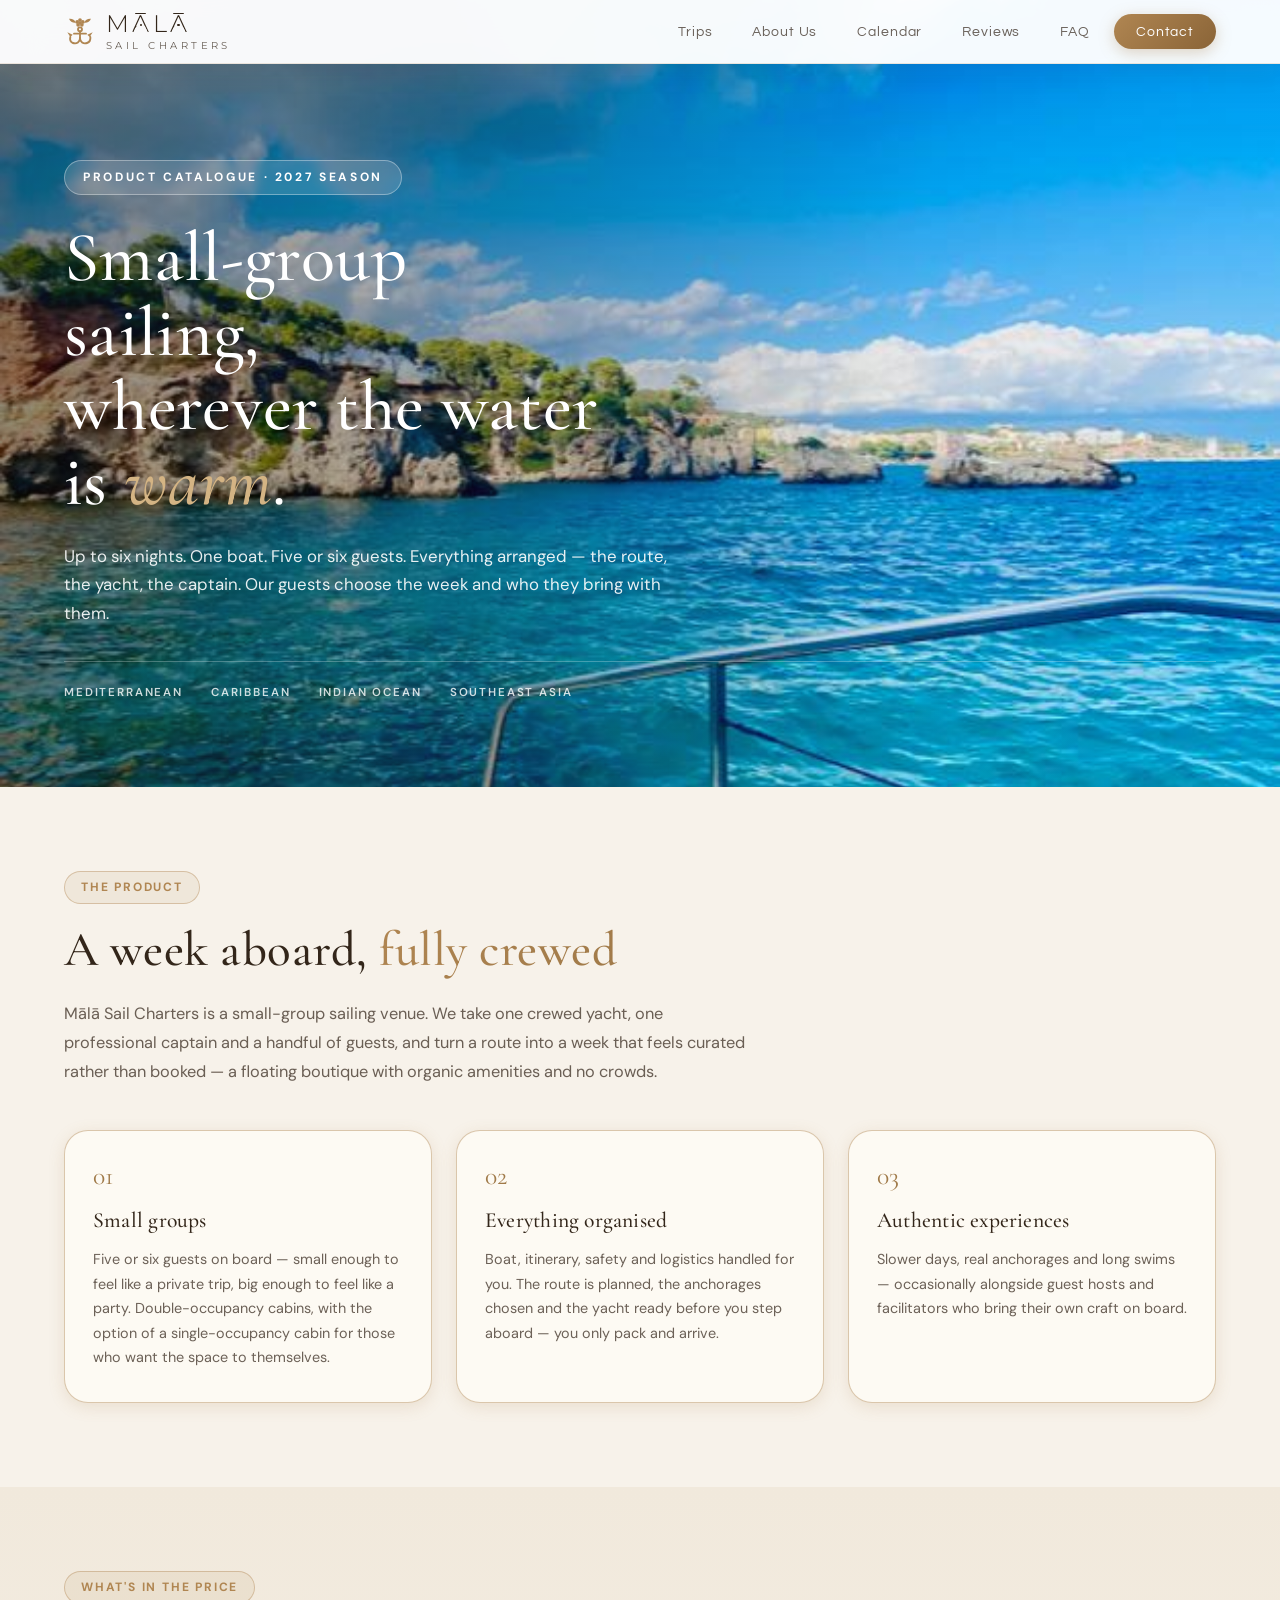
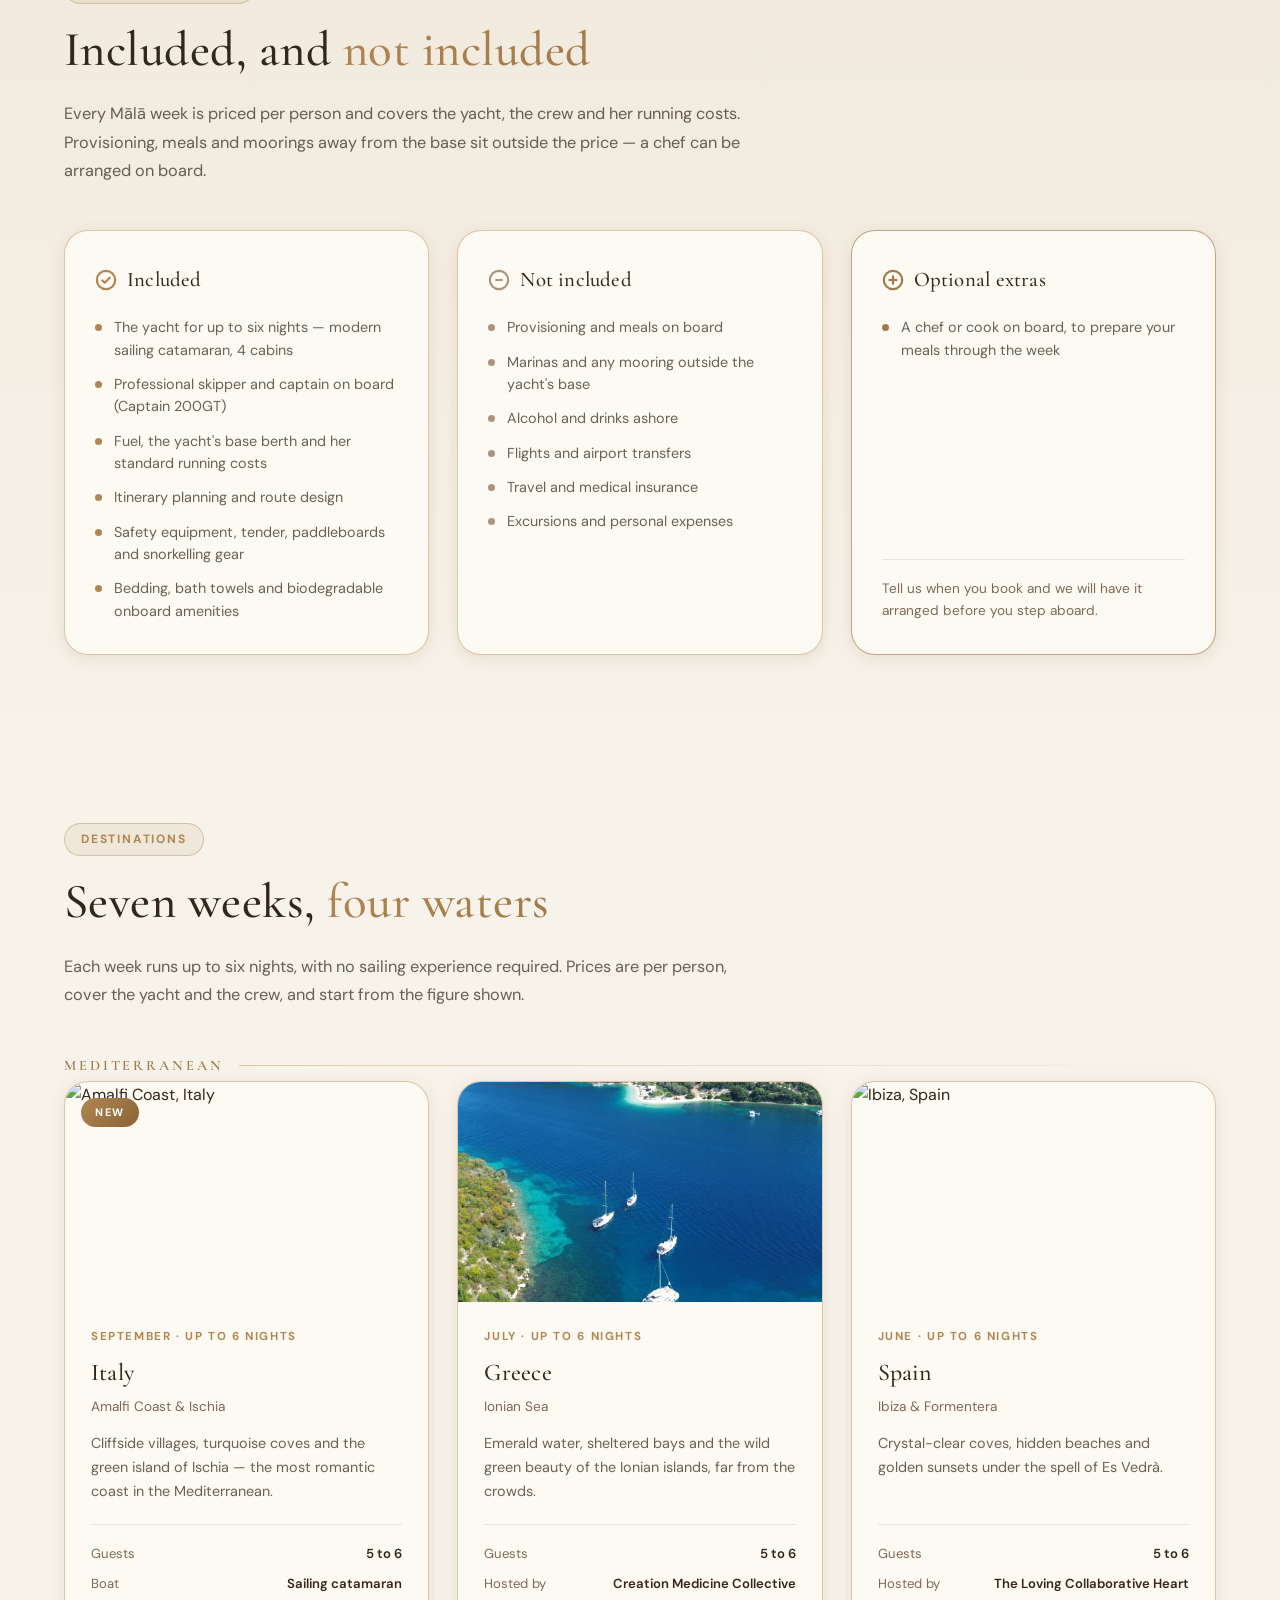
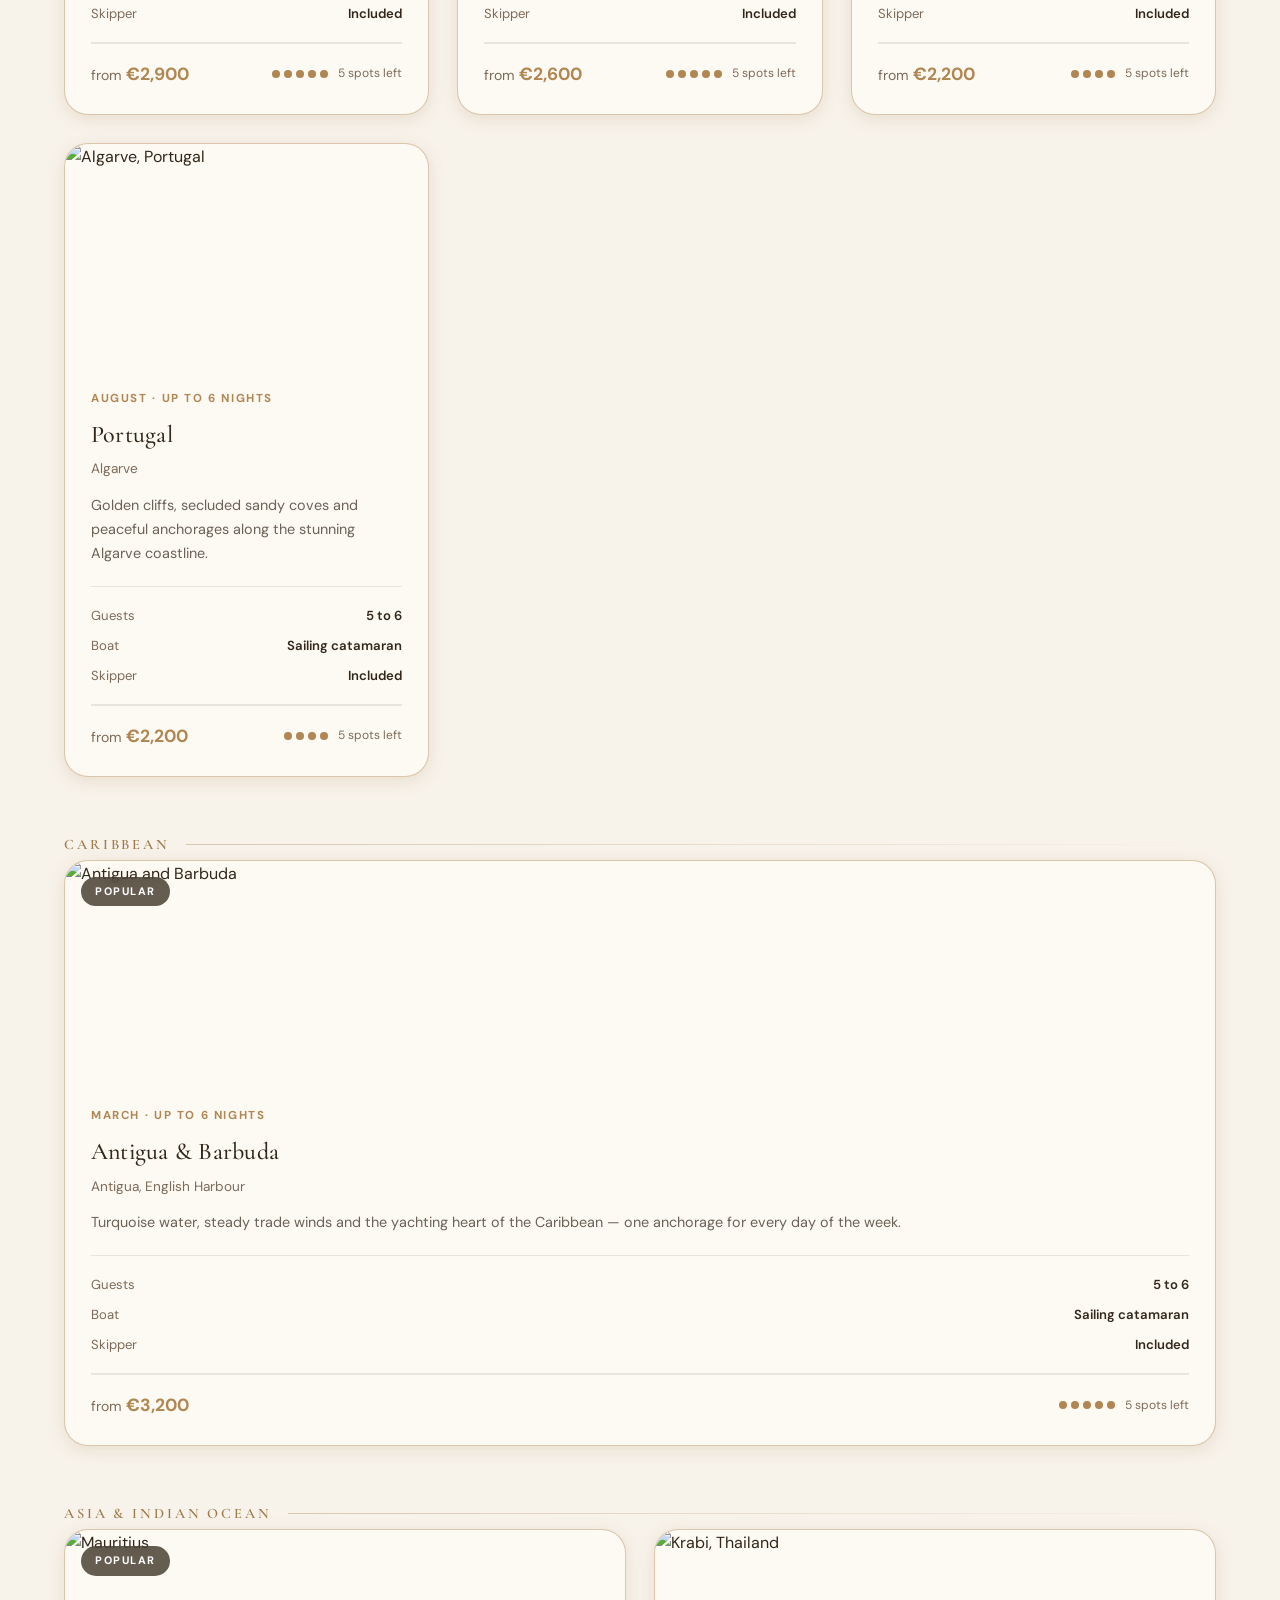
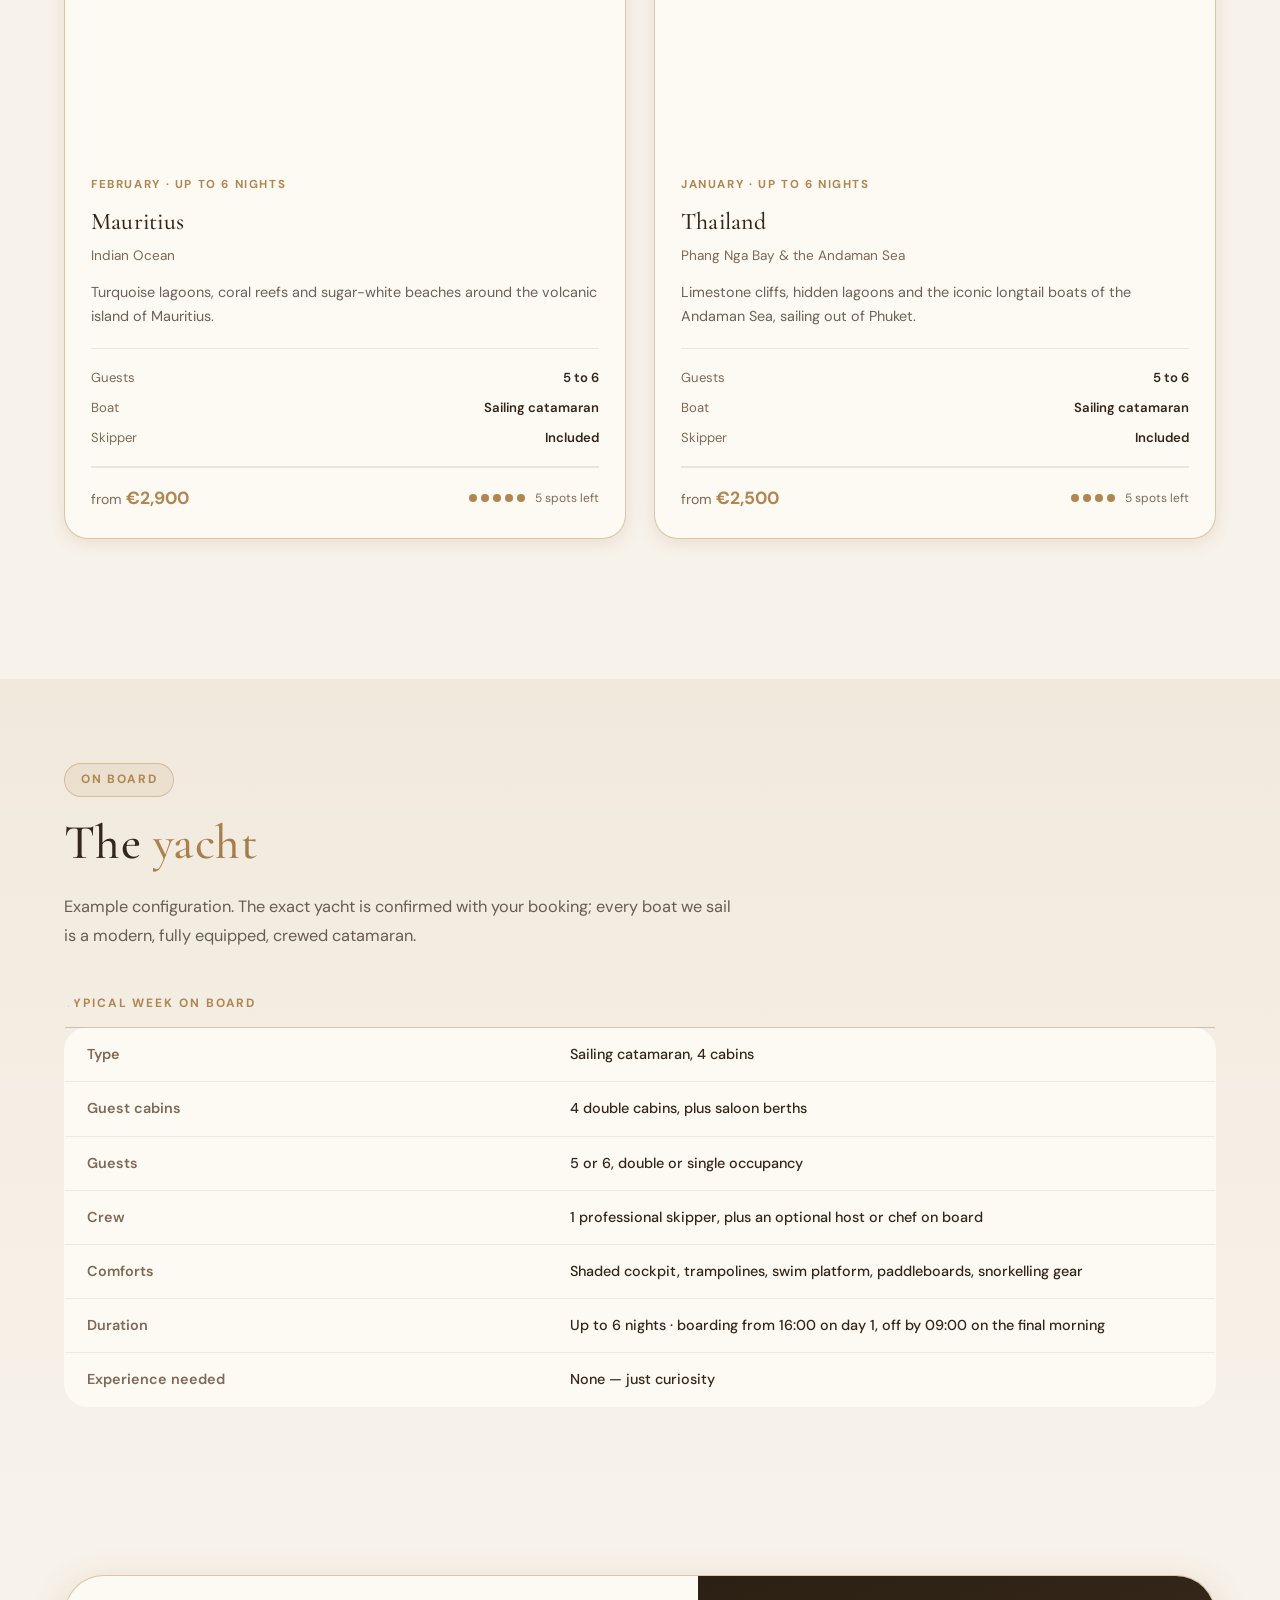
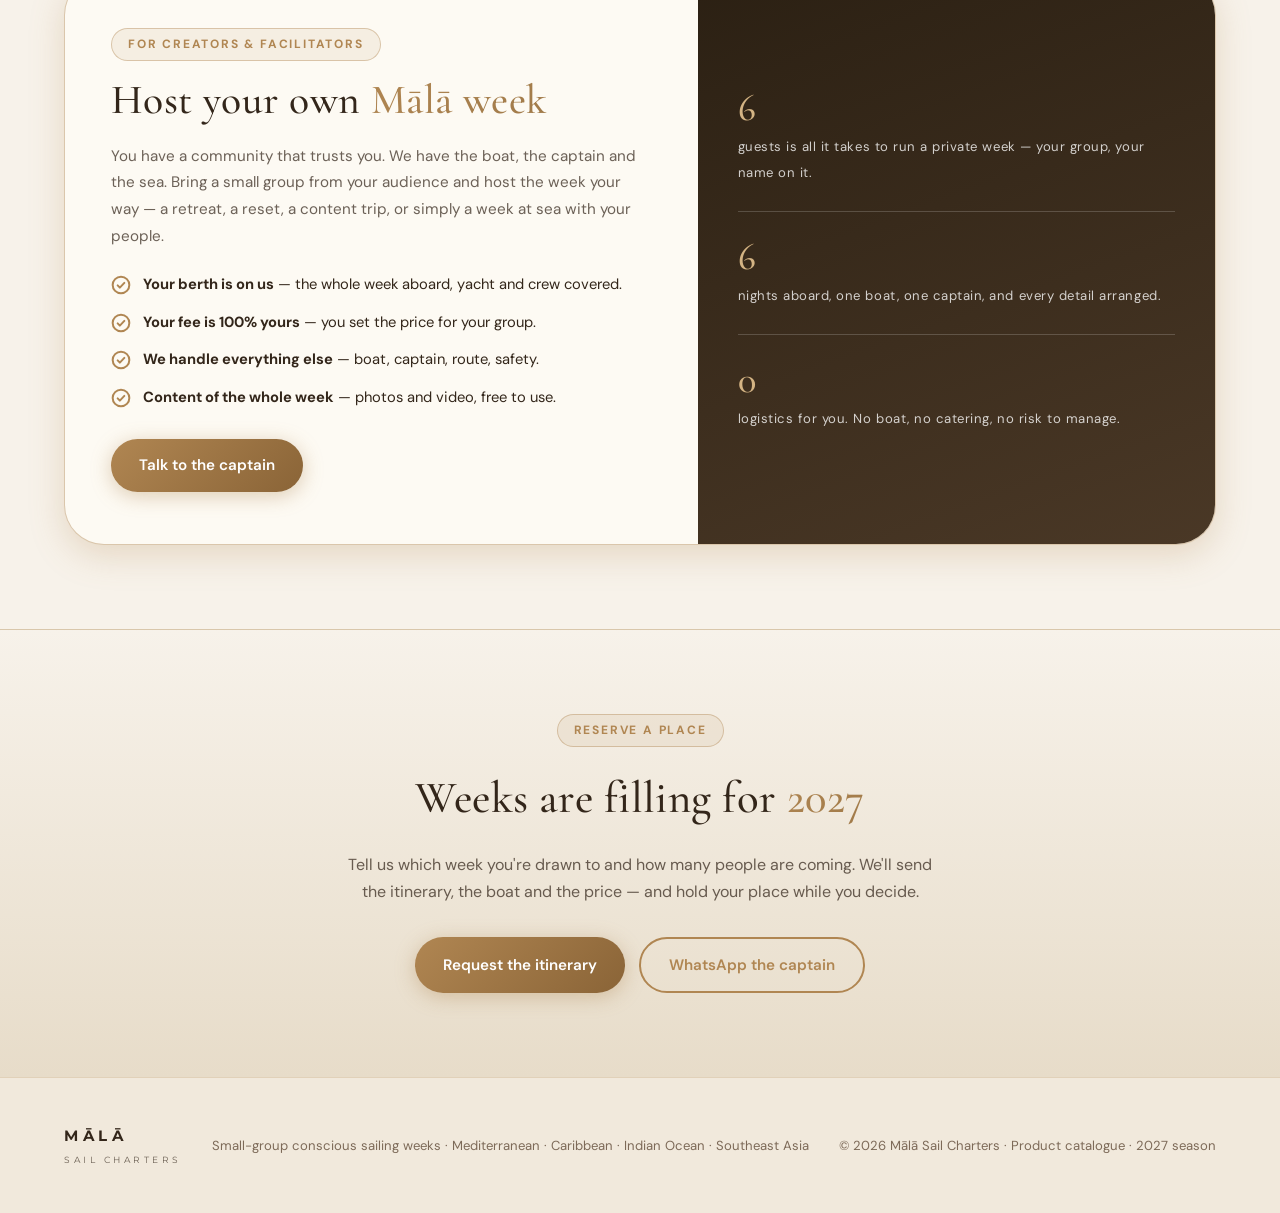
==== commit 7bc1a213: "Catalogue: up to 6 nights, 5-6 guests, provisioning/marinas excluded, chef as optional extra; rebuil" ====
--- a/catalogue.html
+++ b/catalogue.html
@@ -19,6 +19,11 @@
        cards) from styles.css so nothing drifts.
        ============================================= */
     .cat-page { background: var(--ocean-deep); }
+
+    /* The sheet wrappers exist for the printed PDF only: three fixed A4 pages.
+       On screen they vanish, so the web page still flows as one piece. */
+    .sheet { display: contents; }
+    .print-contact, .print-legal { display: none; }
 
     /* ---------- COVER ---------- */
     .cat-cover {
@@ -113,7 +118,7 @@
     /* ---------- INCLUDED / NOT ---------- */
     .inc-grid {
       display: grid;
-      grid-template-columns: 1fr 1fr;
+      grid-template-columns: repeat(3, 1fr);
       gap: 28px;
     }
     .inc-card {
@@ -145,6 +150,14 @@
       background: var(--cyan);
     }
     .inc-card.muted .inc-list li::before { background: var(--gray-300); }
+    .inc-card.extra { display: flex; flex-direction: column; border-color: rgba(160,122,73,0.65); }
+    .inc-card.extra h3 .tick { color: var(--gold); }
+    .inc-card.extra .inc-list li::before { background: var(--gold); }
+    .inc-note {
+      margin-top: auto; padding-top: 18px;
+      border-top: 1px solid rgba(51,38,26,0.1);
+      font-size: 0.85rem; color: var(--gray-500); line-height: 1.6;
+    }
 
     /* ---------- DESTINATION CARDS ---------- */
     .cat-grid {
@@ -328,14 +341,14 @@
       font-weight: 400; opacity: 0.7; margin-top: 4px;
     }
 
-    /* ---------- RESPONSIVE ---------- */
-    @media (max-width: 860px) {
+    /* ---------- RESPONSIVE (screen only: the print layout has its own sheet rules) ---------- */
+    @media screen and (max-width: 860px) {
       .inc-grid { grid-template-columns: 1fr; }
       .host-block { grid-template-columns: 1fr; }
       .host-content, .host-aside { padding: 40px 28px; }
       .cat-cover { padding: 130px 0 64px; }
     }
-    @media (max-width: 480px) {
+    @media screen and (max-width: 480px) {
       .cat-grid { grid-template-columns: 1fr; }
       .spec-table th { width: 50%; }
       .cat-section { padding: 60px 0; }
@@ -350,72 +363,119 @@
         -webkit-print-color-adjust: exact;
         print-color-adjust: exact;
       }
-      .navbar, .cat-cover-bg { display: none !important; }
-
-      /* --- Cover: full-bleed, its own page --- */
+      .navbar { display: none !important; }
+
+      /* --- Three fixed A4 sheets, one printed page each --- */
+      .sheet { display: block; padding: 13mm 14mm; }
+      .sheet + .sheet { break-before: page; page-break-before: always; }
+      .container { max-width: none; padding: 0; }
+      a { color: inherit; }
+
+      /* --- Cover: dark photo band at the top of page 1 --- */
       .cat-cover {
-        height: 296mm;
-        padding: 0 22mm;
-        margin: 0;
+        display: block;
+        height: auto;
+        padding: 11mm 14mm 7mm;
+        margin: -13mm -14mm 4mm;
         background: #2b2013 !important;
         color: #fff !important;
-        display: flex;
-        flex-direction: column;
-        justify-content: center;
-        page-break-after: always;
-        break-after: page;
+      }
+      .cat-cover-bg { display: block; }
+      .cat-cover-bg::after {
+        background: linear-gradient(100deg, rgba(38,28,16,0.94) 0%, rgba(38,28,16,0.80) 46%, rgba(38,28,16,0.58) 100%);
       }
       .cat-cover .container { padding: 0; max-width: none; }
-      .cat-cover h1 { font-size: 42pt; color: #fff !important; max-width: 15ch; line-height: 1.05; }
-      .cat-cover-sub { color: rgba(255,255,255,0.88) !important; font-size: 11pt; max-width: 46ch; }
-      .cat-cover-meta {
-        color: rgba(255,255,255,0.82) !important;
-        border-top-color: rgba(255,255,255,0.28);
-        font-size: 8pt;
-      }
       .cat-eyebrow {
+        font-size: 6.5pt;
+        padding: 1.2mm 3mm;
         color: #fff !important;
         background: rgba(255,255,255,0.12) !important;
         border-color: rgba(255,255,255,0.35) !important;
       }
-
-      /* --- Content pages --- */
-      .container { max-width: none; padding: 0; }
-      .cat-section, .cat-cta { padding: 16mm 22mm; }
+      .cat-cover h1 { font-size: 22pt; color: #fff !important; max-width: 26ch; line-height: 1.06; margin-bottom: 3.5mm; }
+      .cat-cover-sub { color: rgba(255,255,255,0.88) !important; font-size: 9.5pt; max-width: none; line-height: 1.45; }
+      .cat-cover-meta {
+        color: rgba(255,255,255,0.82) !important;
+        border-top-color: rgba(255,255,255,0.28);
+        font-size: 7pt;
+        margin-top: 4mm;
+        padding-top: 2.5mm;
+      }
+
+      /* --- Sections: tight, stacked inside each sheet --- */
+      .cat-section, .cat-cta { padding: 3mm 0; }
       .cat-section.alt { background: #fff !important; }
-      .section-title { font-size: 22pt; margin-bottom: 7mm; line-height: 1.2; }
-      .cat-lead { margin: 0 0 9mm; font-size: 10pt; }
-      .section-label { margin-bottom: 6mm; }
-      .cat-pillar, .inc-card, .spec-table { box-shadow: none; }
-
-      /* --- Destinations: 2-up grid, cards never split --- */
-      .cat-grid { grid-template-columns: 1fr 1fr; gap: 7mm; margin-bottom: 0; }
-      .cat-card {
-        break-inside: avoid;
-        page-break-inside: avoid;
-        box-shadow: none;
-      }
-      .cat-card-img { height: 38mm; }
-      .cat-card-body { padding: 6mm; }
-      .cat-card h3 { font-size: 15pt; }
-      .cat-region { break-before: page; page-break-before: always; }
-      .trips-group-title { margin-bottom: 6mm; }
-      .cat-region:first-of-type { break-before: auto; page-break-before: auto; }
-
-      /* --- Pillars & included lists side by side --- */
-      .cat-pillars { grid-template-columns: 1fr 1fr 1fr; gap: 5mm; }
-      .cat-pillar { padding: 6mm; }
-      .inc-grid { gap: 6mm; }
-
-      /* --- Host block & closing --- */
-      .host-block { break-inside: avoid; page-break-inside: avoid; }
-      .host-content, .host-aside { padding: 9mm; }
-      .cat-cta { break-before: page; page-break-before: always; text-align: left; }
-      .cat-cta h2, .cat-cta p { margin-left: 0; text-align: left; }
+      .section-label { font-size: 7pt; margin-bottom: 2mm; }
+      .section-title { font-size: 15pt; margin-bottom: 2mm; line-height: 1.12; }
+      .cat-lead { max-width: none; margin: 0 0 3mm; font-size: 9pt; line-height: 1.45; }
+      .cat-pillar, .inc-card, .spec-table, .cat-card { box-shadow: none; }
+
+      /* --- Three pillars --- */
+      .cat-pillars { grid-template-columns: 1fr 1fr 1fr; gap: 4mm; }
+      .cat-pillar { padding: 3.5mm; }
+      .cat-pillar .num { font-size: 11pt; margin-bottom: 1.5mm; }
+      .cat-pillar h3 { font-size: 10.5pt; margin-bottom: 1.5mm; }
+      .cat-pillar p { font-size: 8pt; line-height: 1.4; }
+
+      /* --- Included / not included / optional extras --- */
+      .inc-grid { gap: 4mm; }
+      .inc-card { padding: 3.5mm; }
+      .inc-card h3 { font-size: 10.5pt; margin-bottom: 2.5mm; gap: 2mm; }
+      .inc-card h3 .tick { width: 4mm; height: 4mm; }
+      .inc-list { gap: 1.4mm; }
+      .inc-list li { font-size: 8pt; line-height: 1.35; gap: 2.5mm; }
+      .inc-list li::before { width: 1.5mm; height: 1.5mm; margin-top: 1.3mm; }
+      .inc-note { font-size: 7.5pt; padding-top: 2.5mm; }
+
+      /* --- Destinations: 2-up grid of wide cards, cards never split --- */
+      .cat-grid { grid-template-columns: 1fr 1fr; gap: 4mm; margin-bottom: 3mm; }
+      .cat-card { flex-direction: row; break-inside: avoid; page-break-inside: avoid; }
+      .cat-card-img { flex: 0 0 32mm; width: 32mm; height: auto; }
+      .cat-card-img img { height: 100%; }
+      .cat-badge { font-size: 6pt; padding: 0.8mm 2mm; top: 2mm; left: 2mm; letter-spacing: 0.08em; }
+      .cat-card-body { padding: 3mm 3.5mm; }
+      .cat-card-kicker { font-size: 6.5pt; letter-spacing: 0.1em; margin-bottom: 1.2mm; }
+      .cat-card h3 { font-size: 11.5pt; margin-bottom: 0.5mm; }
+      .cat-card .where { font-size: 7.5pt; margin-bottom: 1.5mm; }
+      .cat-card p.desc { font-size: 8pt; line-height: 1.4; margin-bottom: 2.5mm; }
+      .cat-specs { display: none !important; }
+      .cat-card .trip-footer { padding-top: 2mm; }
+      .cat-card .trip-price { font-size: 7.5pt; }
+      .cat-card .trip-price strong { font-size: 9.5pt; }
+      .cat-card .spots-dot { display: none; }
+      .cat-card .spots-text { font-size: 7pt; margin-left: 0; }
+      .cat-region + .cat-region { margin-top: 4mm; }
+      .trips-group-title { font-size: 8pt; margin: 0 0 2mm; letter-spacing: 0.16em; }
+
+      /* --- Yacht table --- */
+      .spec-table caption { font-size: 7pt; padding-bottom: 2.5mm; }
+      .spec-table th, .spec-table td { padding: 1.8mm 3mm; font-size: 8.5pt; }
+      .spec-table th { width: 32%; }
+
+      /* --- Host block --- */
+      .host-block { break-inside: avoid; page-break-inside: avoid; margin-top: 2mm; box-shadow: none; }
+      .host-content, .host-aside { padding: 5mm; }
+      .host-content h2 { font-size: 15pt; margin-bottom: 2.5mm; }
+      .host-content p { font-size: 8.5pt; line-height: 1.45; margin-bottom: 3mm; }
+      .host-perks { gap: 1.5mm; margin-bottom: 3mm; }
+      .host-perks li { font-size: 8pt; gap: 2mm; }
+      .host-perks li svg { width: 3.6mm; height: 3.6mm; }
+      .host-aside { gap: 3mm; }
+      .host-aside .stat strong { font-size: 14pt; margin-bottom: 1mm; }
+      .host-aside .stat span { font-size: 7.5pt; line-height: 1.35; }
+      .host-content .btn { display: none !important; }
+
+      /* --- Closing strip + footer --- */
+      .cat-cta { text-align: left; break-before: auto; page-break-before: auto; padding: 4mm 0 0; }
+      .cat-cta h2 { font-size: 17pt; margin-bottom: 2.5mm; }
+      .cat-cta p { font-size: 9pt; max-width: none; margin: 0; text-align: left; line-height: 1.5; }
       .cat-cta-actions { display: none !important; }
-      .cat-foot { padding: 8mm 22mm; }
-      .cat-foot .container { padding: 0; }
-      a { color: inherit; }
+      .cat-foot { padding: 5mm 0 0; margin-top: 4mm; }
+      .cat-foot .container { display: block; padding: 0; }
+      .cat-foot p { font-size: 7.5pt; margin: 1mm 0; }
+      .cat-foot .wordmark { font-size: 9.5pt; margin-bottom: 1.5mm; }
+      .print-contact, .print-legal { display: block; }
+      .print-legal { font-size: 6.5pt !important; color: var(--gray-500); }
     }
   </style>
 
@@ -466,6 +526,7 @@
     </div>
   </nav>
 
+  <div class="sheet" data-page="1">
   <!-- =========== COVER =========== -->
   <header class="cat-cover">
     <div class="cat-cover-bg">
@@ -475,9 +536,8 @@
       <span class="cat-eyebrow">Product Catalogue · 2027 Season</span>
       <h1>Small-group sailing,<br>wherever the water is <em>warm</em>.</h1>
       <p class="cat-cover-sub">
-        Seven nights. One boat. Four to eight guests. Everything arranged — the route,
-        the moorings, the meals, the captain. Our guests only choose the week and
-        who they bring with them.
+        Up to six nights. One boat. Five or six guests. Everything arranged — the route,
+        the yacht, the captain. Our guests choose the week and who they bring with them.
       </p>
       <div class="cat-cover-meta">
         <span>Mediterranean</span>
@@ -492,7 +552,7 @@
   <section class="cat-section">
     <div class="container">
       <div class="section-label">The Product</div>
-      <h2 class="section-title">A week aboard, <span class="highlight">fully hosted</span></h2>
+      <h2 class="section-title">A week aboard, <span class="highlight">fully crewed</span></h2>
       <p class="cat-lead">
         Mālā Sail Charters is a small-group sailing venue. We take one crewed yacht,
         one professional captain and a handful of guests, and turn a route into a
@@ -504,17 +564,17 @@
         <article class="cat-pillar">
           <div class="num">01</div>
           <h3>Small groups</h3>
-          <p>From 4 to 8 guests on board, depending on the yacht. Double-occupancy cabins, with the option of a single-occupancy cabin for those who want the space to themselves.</p>
+          <p>Five or six guests on board — small enough to feel like a private trip, big enough to feel like a party. Double-occupancy cabins, with the option of a single-occupancy cabin for those who want the space to themselves.</p>
         </article>
         <article class="cat-pillar">
           <div class="num">02</div>
           <h3>Everything organised</h3>
-          <p>Boat, itinerary, safety and logistics handled for you. Breakfast to sunset, the week is set up before you step aboard — down to the specialty coffee that starts the day gently.</p>
+          <p>Boat, itinerary, safety and logistics handled for you. The route is planned, the anchorages chosen and the yacht ready before you step aboard — you only pack and arrive.</p>
         </article>
         <article class="cat-pillar">
           <div class="num">03</div>
           <h3>Authentic experiences</h3>
-          <p>Slower days, real anchorages, local food and stories under the sun — occasionally alongside guest hosts and facilitators who bring their own craft on board.</p>
+          <p>Slower days, real anchorages and long swims — occasionally alongside guest hosts and facilitators who bring their own craft on board.</p>
         </article>
       </div>
     </div>
@@ -525,7 +585,7 @@
     <div class="container">
       <div class="section-label">What's In The Price</div>
       <h2 class="section-title">Included, and <span class="highlight">not included</span></h2>
-      <p class="cat-lead">Every Mālā week is priced per person, all-inclusive of the boat and everything that happens on it.</p>
+      <p class="cat-lead">Every Mālā week is priced per person and covers the yacht, the crew and her running costs. Provisioning, meals and moorings away from the base sit outside the price — a chef can be arranged on board.</p>
 
       <div class="inc-grid">
         <div class="inc-card">
@@ -534,11 +594,10 @@
             Included
           </h3>
           <ul class="inc-list">
-            <li>The yacht for seven nights — modern sailing catamaran, 4 cabins</li>
-            <li>Professional skipper and captain (Captain 200GT) on board</li>
-            <li>Full board — breakfast, lunch and dinner prepared aboard</li>
-            <li>Drinking water, specialty coffee and tea</li>
-            <li>Itinerary planning, permits, mooring and marine-park fees</li>
+            <li>The yacht for up to six nights — modern sailing catamaran, 4 cabins</li>
+            <li>Professional skipper and captain on board (Captain 200GT)</li>
+            <li>Fuel, the yacht's base berth and her standard running costs</li>
+            <li>Itinerary planning and route design</li>
             <li>Safety equipment, tender, paddleboards and snorkelling gear</li>
             <li>Bedding, bath towels and biodegradable onboard amenities</li>
           </ul>
@@ -550,23 +609,38 @@
             Not included
           </h3>
           <ul class="inc-list">
+            <li>Provisioning and meals on board</li>
+            <li>Marinas and any mooring outside the yacht's base</li>
+            <li>Alcohol and drinks ashore</li>
             <li>Flights and airport transfers</li>
-            <li>Alcohol and drinks ashore</li>
-            <li>Meals eaten off the boat</li>
             <li>Travel and medical insurance</li>
             <li>Excursions and personal expenses</li>
           </ul>
         </div>
+
+        <div class="inc-card extra">
+          <h3>
+            <svg class="tick" viewBox="0 0 24 24" fill="none" stroke="currentColor" stroke-width="2.4" stroke-linecap="round" stroke-linejoin="round" aria-hidden="true"><circle cx="12" cy="12" r="10"/><path d="M12 8v8M8 12h8"/></svg>
+            Optional extras
+          </h3>
+          <ul class="inc-list">
+            <li>A chef or cook on board, to prepare your meals through the week</li>
+          </ul>
+          <p class="inc-note">Tell us when you book and we will have it arranged before you step aboard.</p>
+        </div>
       </div>
     </div>
   </section>
 
+  </div><!-- /sheet 1 — cover, product, what's in the price -->
+
+  <div class="sheet" data-page="2">
   <!-- =========== DESTINATIONS =========== -->
   <section class="cat-section">
     <div class="container">
       <div class="section-label">Destinations</div>
       <h2 class="section-title">Seven weeks, <span class="highlight">four waters</span></h2>
-      <p class="cat-lead">Each week runs seven nights, with no sailing experience required. Prices are per person and start from the figure shown.</p>
+      <p class="cat-lead">Each week runs up to six nights, with no sailing experience required. Prices are per person, cover the yacht and the crew, and start from the figure shown.</p>
 
       <!-- Mediterranean -->
       <div class="cat-region">
@@ -579,12 +653,12 @@
               <img src="images/amalfi.png" alt="Amalfi Coast, Italy" />
             </div>
             <div class="cat-card-body">
-              <div class="cat-card-kicker">September · 7 nights</div>
+              <div class="cat-card-kicker">September · up to 6 nights</div>
               <h3>Italy</h3>
               <div class="where">Amalfi Coast &amp; Ischia</div>
               <p class="desc">Cliffside villages, turquoise coves and the green island of Ischia — the most romantic coast in the Mediterranean.</p>
               <div class="cat-specs">
-                <div><span class="k">Guests</span><span class="v">4 to 8</span></div>
+                <div><span class="k">Guests</span><span class="v">5 to 6</span></div>
                 <div><span class="k">Boat</span><span class="v">Sailing catamaran</span></div>
                 <div><span class="k">Skipper</span><span class="v">Included</span></div>
               </div>
@@ -605,12 +679,12 @@
               <img src="images/greece.jpeg" alt="Ionian Sea, Greece" />
             </div>
             <div class="cat-card-body">
-              <div class="cat-card-kicker">July · 7 nights</div>
+              <div class="cat-card-kicker">July · up to 6 nights</div>
               <h3>Greece</h3>
               <div class="where">Ionian Sea</div>
               <p class="desc">Emerald water, sheltered bays and the wild green beauty of the Ionian islands, far from the crowds.</p>
               <div class="cat-specs">
-                <div><span class="k">Guests</span><span class="v">4 to 8</span></div>
+                <div><span class="k">Guests</span><span class="v">5 to 6</span></div>
                 <div><span class="k">Hosted by</span><span class="v">Creation Medicine Collective</span></div>
                 <div><span class="k">Skipper</span><span class="v">Included</span></div>
               </div>
@@ -631,12 +705,12 @@
               <img src="images/ibiza.png" alt="Ibiza, Spain" />
             </div>
             <div class="cat-card-body">
-              <div class="cat-card-kicker">June · 7 nights</div>
+              <div class="cat-card-kicker">June · up to 6 nights</div>
               <h3>Spain</h3>
               <div class="where">Ibiza &amp; Formentera</div>
               <p class="desc">Crystal-clear coves, hidden beaches and golden sunsets under the spell of Es Vedrà.</p>
               <div class="cat-specs">
-                <div><span class="k">Guests</span><span class="v">4 to 8</span></div>
+                <div><span class="k">Guests</span><span class="v">5 to 6</span></div>
                 <div><span class="k">Hosted by</span><span class="v">The Loving Collaborative Heart</span></div>
                 <div><span class="k">Skipper</span><span class="v">Included</span></div>
               </div>
@@ -656,12 +730,12 @@
               <img src="images/malta.png" alt="Algarve, Portugal" />
             </div>
             <div class="cat-card-body">
-              <div class="cat-card-kicker">August · 7 nights</div>
+              <div class="cat-card-kicker">August · up to 6 nights</div>
               <h3>Portugal</h3>
               <div class="where">Algarve</div>
               <p class="desc">Golden cliffs, secluded sandy coves and peaceful anchorages along the stunning Algarve coastline.</p>
               <div class="cat-specs">
-                <div><span class="k">Guests</span><span class="v">4 to 8</span></div>
+                <div><span class="k">Guests</span><span class="v">5 to 6</span></div>
                 <div><span class="k">Boat</span><span class="v">Sailing catamaran</span></div>
                 <div><span class="k">Skipper</span><span class="v">Included</span></div>
               </div>
@@ -689,12 +763,12 @@
               <img src="images/antigua.png" alt="Antigua and Barbuda" />
             </div>
             <div class="cat-card-body">
-              <div class="cat-card-kicker">March · 7 nights</div>
+              <div class="cat-card-kicker">March · up to 6 nights</div>
               <h3>Antigua &amp; Barbuda</h3>
               <div class="where">Antigua, English Harbour</div>
               <p class="desc">Turquoise water, steady trade winds and the yachting heart of the Caribbean — one anchorage for every day of the week.</p>
               <div class="cat-specs">
-                <div><span class="k">Guests</span><span class="v">4 to 8</span></div>
+                <div><span class="k">Guests</span><span class="v">5 to 6</span></div>
                 <div><span class="k">Boat</span><span class="v">Sailing catamaran</span></div>
                 <div><span class="k">Skipper</span><span class="v">Included</span></div>
               </div>
@@ -723,12 +797,12 @@
               <img src="images/mauritius.jpg" alt="Mauritius" />
             </div>
             <div class="cat-card-body">
-              <div class="cat-card-kicker">February · 7 nights</div>
+              <div class="cat-card-kicker">February · up to 6 nights</div>
               <h3>Mauritius</h3>
               <div class="where">Indian Ocean</div>
               <p class="desc">Turquoise lagoons, coral reefs and sugar-white beaches around the volcanic island of Mauritius.</p>
               <div class="cat-specs">
-                <div><span class="k">Guests</span><span class="v">4 to 8</span></div>
+                <div><span class="k">Guests</span><span class="v">5 to 6</span></div>
                 <div><span class="k">Boat</span><span class="v">Sailing catamaran</span></div>
                 <div><span class="k">Skipper</span><span class="v">Included</span></div>
               </div>
@@ -749,12 +823,12 @@
               <img src="images/thailand.png" alt="Krabi, Thailand" />
             </div>
             <div class="cat-card-body">
-              <div class="cat-card-kicker">January · 7 nights</div>
+              <div class="cat-card-kicker">January · up to 6 nights</div>
               <h3>Thailand</h3>
               <div class="where">Phang Nga Bay &amp; the Andaman Sea</div>
               <p class="desc">Limestone cliffs, hidden lagoons and the iconic longtail boats of the Andaman Sea, sailing out of Phuket.</p>
               <div class="cat-specs">
-                <div><span class="k">Guests</span><span class="v">4 to 8</span></div>
+                <div><span class="k">Guests</span><span class="v">5 to 6</span></div>
                 <div><span class="k">Boat</span><span class="v">Sailing catamaran</span></div>
                 <div><span class="k">Skipper</span><span class="v">Included</span></div>
               </div>
@@ -774,6 +848,9 @@
     </div>
   </section>
 
+  </div><!-- /sheet 2 — the seven weeks -->
+
+  <div class="sheet" data-page="3">
   <!-- =========== THE YACHT =========== -->
   <section class="cat-section alt">
     <div class="container">
@@ -786,10 +863,10 @@
         <tbody>
           <tr><th>Type</th><td>Sailing catamaran, 4 cabins</td></tr>
           <tr><th>Guest cabins</th><td>4 double cabins, plus saloon berths</td></tr>
-          <tr><th>Guests</th><td>4 to 8, double or single occupancy</td></tr>
-          <tr><th>Crew</th><td>1 professional skipper (optional host on board)</td></tr>
+          <tr><th>Guests</th><td>5 or 6, double or single occupancy</td></tr>
+          <tr><th>Crew</th><td>1 professional skipper, plus an optional host or chef on board</td></tr>
           <tr><th>Comforts</th><td>Shaded cockpit, trampolines, swim platform, paddleboards, snorkelling gear</td></tr>
-          <tr><th>Duration</th><td>7 nights · boarding from 16:00 on day 1, off by 09:00 on day 8</td></tr>
+          <tr><th>Duration</th><td>Up to 6 nights · boarding from 16:00 on day 1, off by 09:00 on the final morning</td></tr>
           <tr><th>Experience needed</th><td>None — just curiosity</td></tr>
         </tbody>
       </table>
@@ -811,7 +888,7 @@
           <ul class="host-perks">
             <li>
               <svg viewBox="0 0 24 24" fill="none" stroke="currentColor" stroke-width="2.4" stroke-linecap="round" stroke-linejoin="round" aria-hidden="true"><circle cx="12" cy="12" r="10"/><path d="M8 12.5l2.6 2.6L16 9.5"/></svg>
-              <span><strong>Your berth is on us</strong> — a full week aboard, all meals included.</span>
+              <span><strong>Your berth is on us</strong> — the whole week aboard, yacht and crew covered.</span>
             </li>
             <li>
               <svg viewBox="0 0 24 24" fill="none" stroke="currentColor" stroke-width="2.4" stroke-linecap="round" stroke-linejoin="round" aria-hidden="true"><circle cx="12" cy="12" r="10"/><path d="M8 12.5l2.6 2.6L16 9.5"/></svg>
@@ -819,7 +896,7 @@
             </li>
             <li>
               <svg viewBox="0 0 24 24" fill="none" stroke="currentColor" stroke-width="2.4" stroke-linecap="round" stroke-linejoin="round" aria-hidden="true"><circle cx="12" cy="12" r="10"/><path d="M8 12.5l2.6 2.6L16 9.5"/></svg>
-              <span><strong>We handle everything else</strong> — boat, captain, food, route, safety.</span>
+              <span><strong>We handle everything else</strong> — boat, captain, route, safety.</span>
             </li>
             <li>
               <svg viewBox="0 0 24 24" fill="none" stroke="currentColor" stroke-width="2.4" stroke-linecap="round" stroke-linejoin="round" aria-hidden="true"><circle cx="12" cy="12" r="10"/><path d="M8 12.5l2.6 2.6L16 9.5"/></svg>
@@ -835,7 +912,7 @@
           </div>
           <div class="divider"></div>
           <div class="stat">
-            <strong>7</strong>
+            <strong>6</strong>
             <span>nights aboard, one boat, one captain, and every detail arranged.</span>
           </div>
           <div class="divider"></div>
@@ -867,8 +944,11 @@
       <div class="wordmark">Mālā<small>Sail Charters</small></div>
       <p>Small-group conscious sailing weeks · Mediterranean · Caribbean · Indian Ocean · Southeast Asia</p>
       <p>© 2026 Mālā Sail Charters · Product catalogue · 2027 season</p>
+      <p class="print-contact">malasailcharters.com · info@malasailcharters.com · WhatsApp +34 678 08 92 34</p>
+      <p class="print-legal">Alejandro Alonso Perez, trading as Mālā Sail Charters · NIF 71727434W · Calle Galicia 9A, La Oliva, Las Palmas, Spain</p>
     </div>
   </footer>
+  </div><!-- /sheet 3 — on board, host your own week, reserve -->
 
 </body>
 </html>
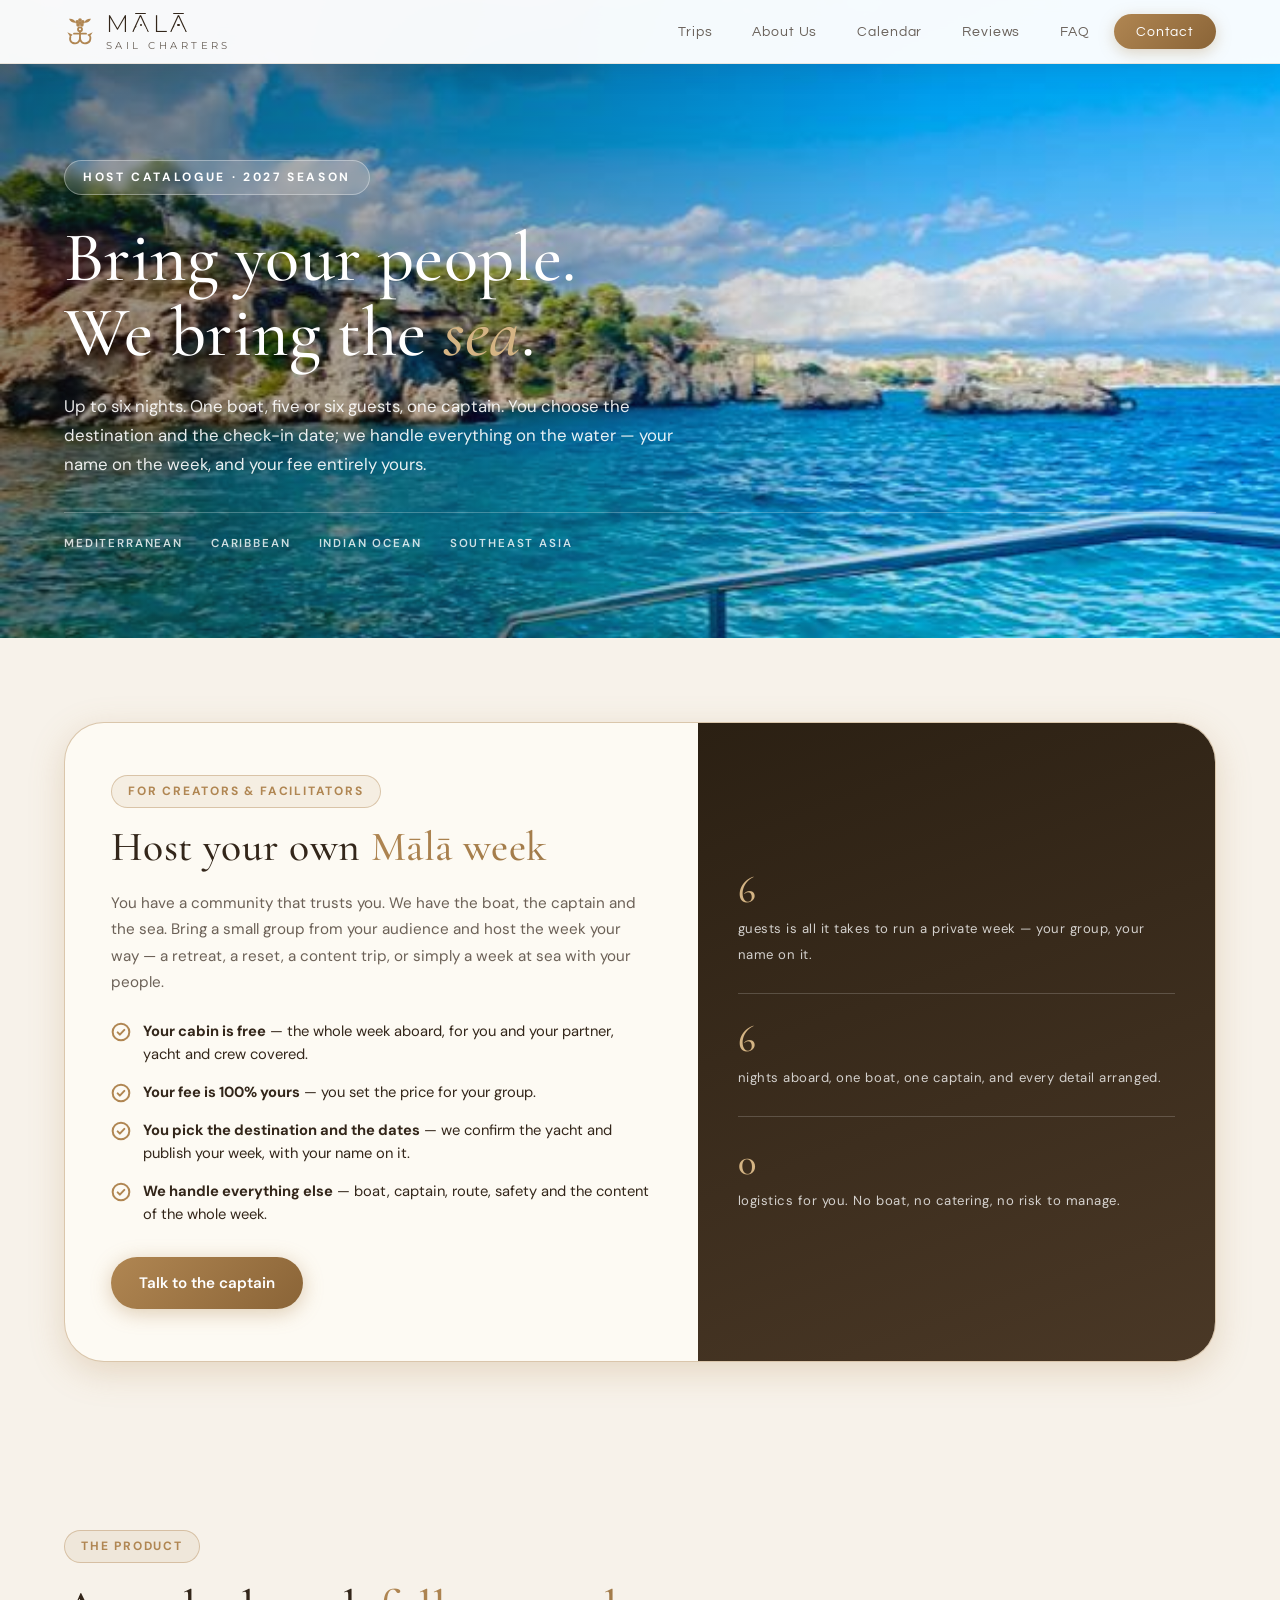
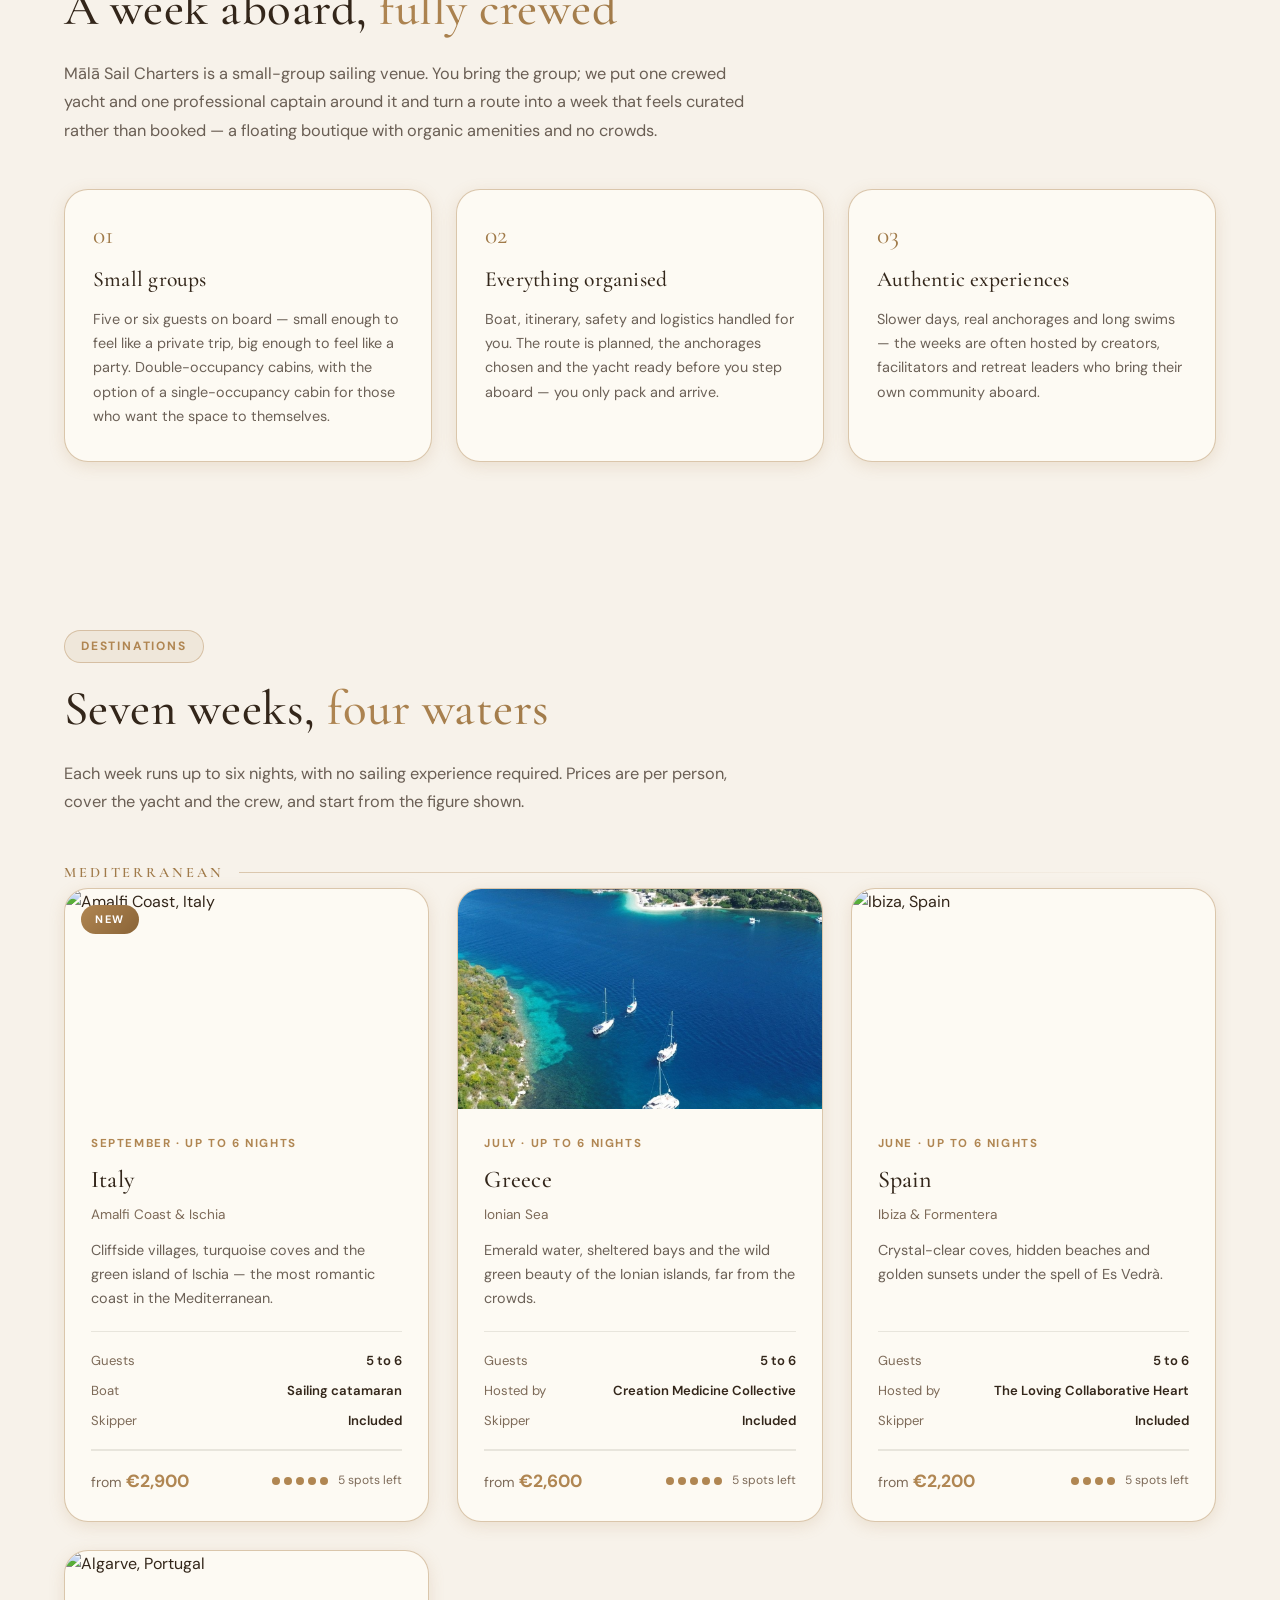
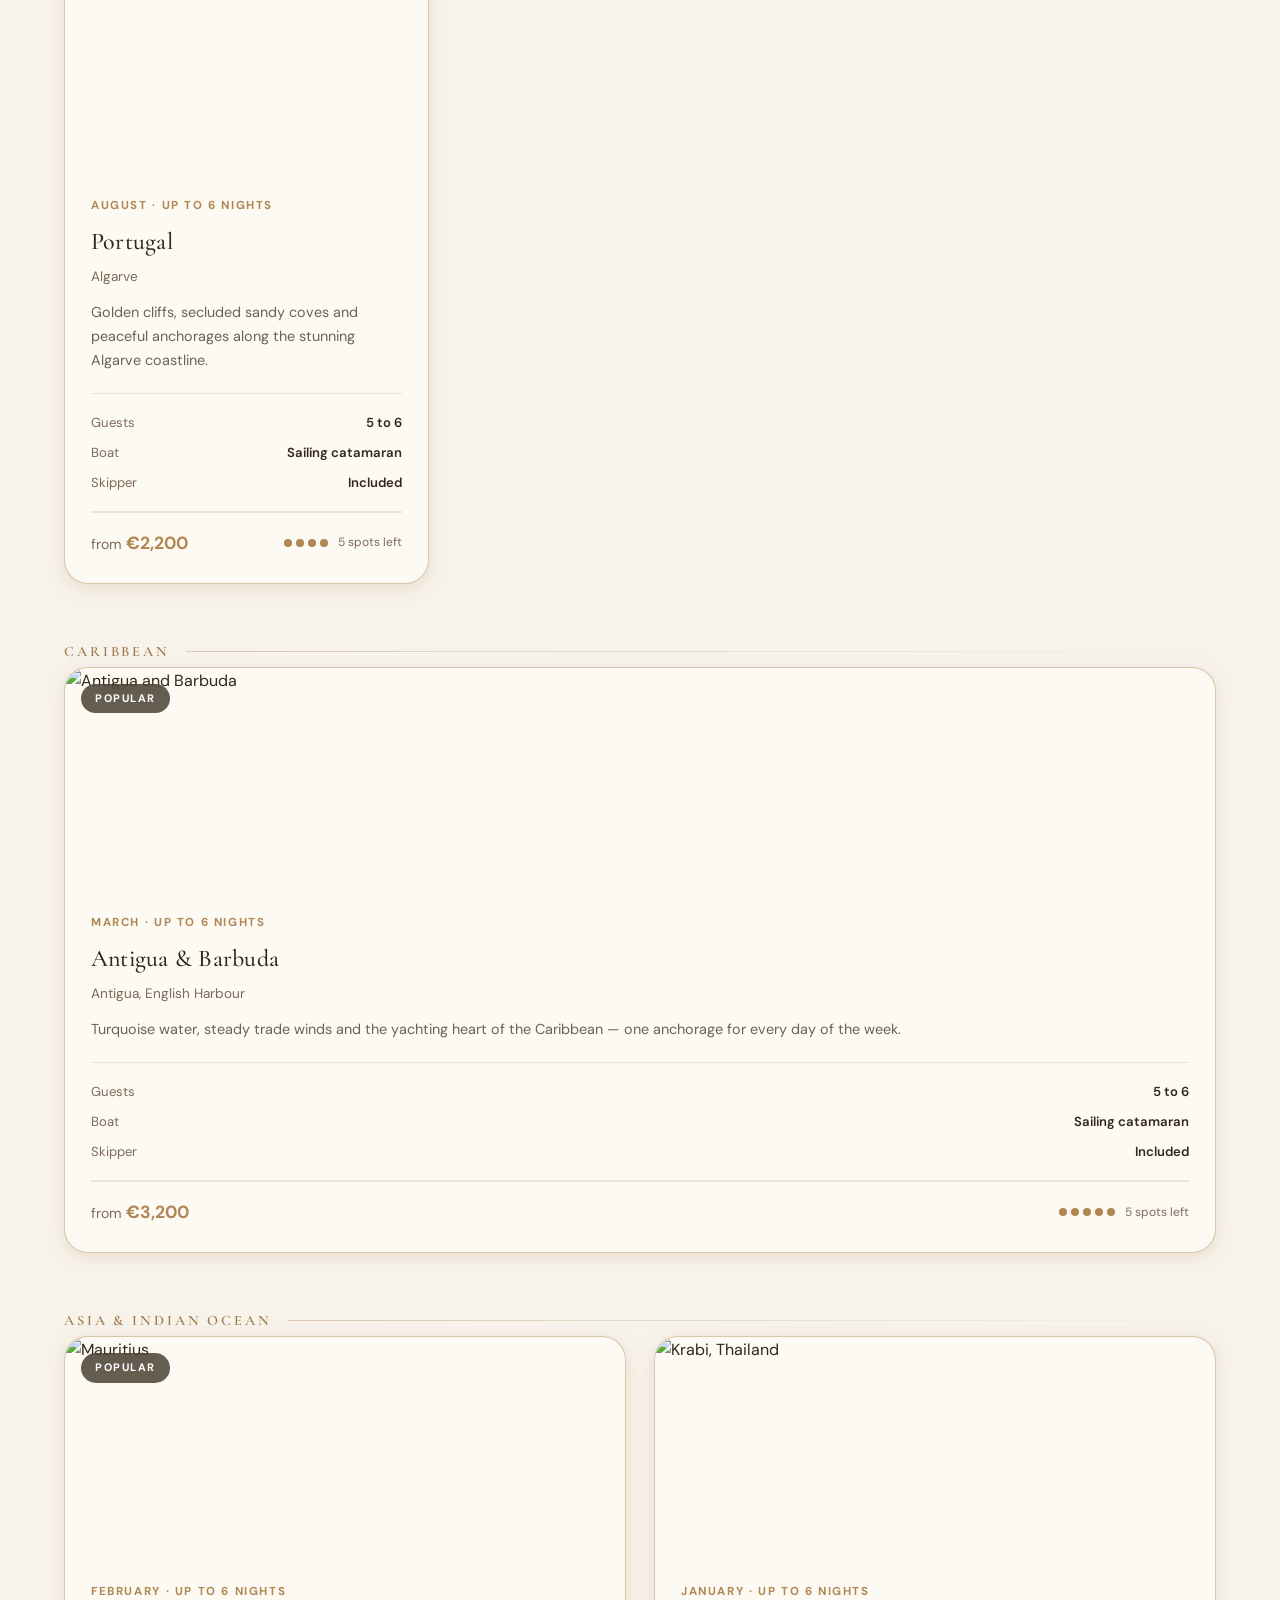
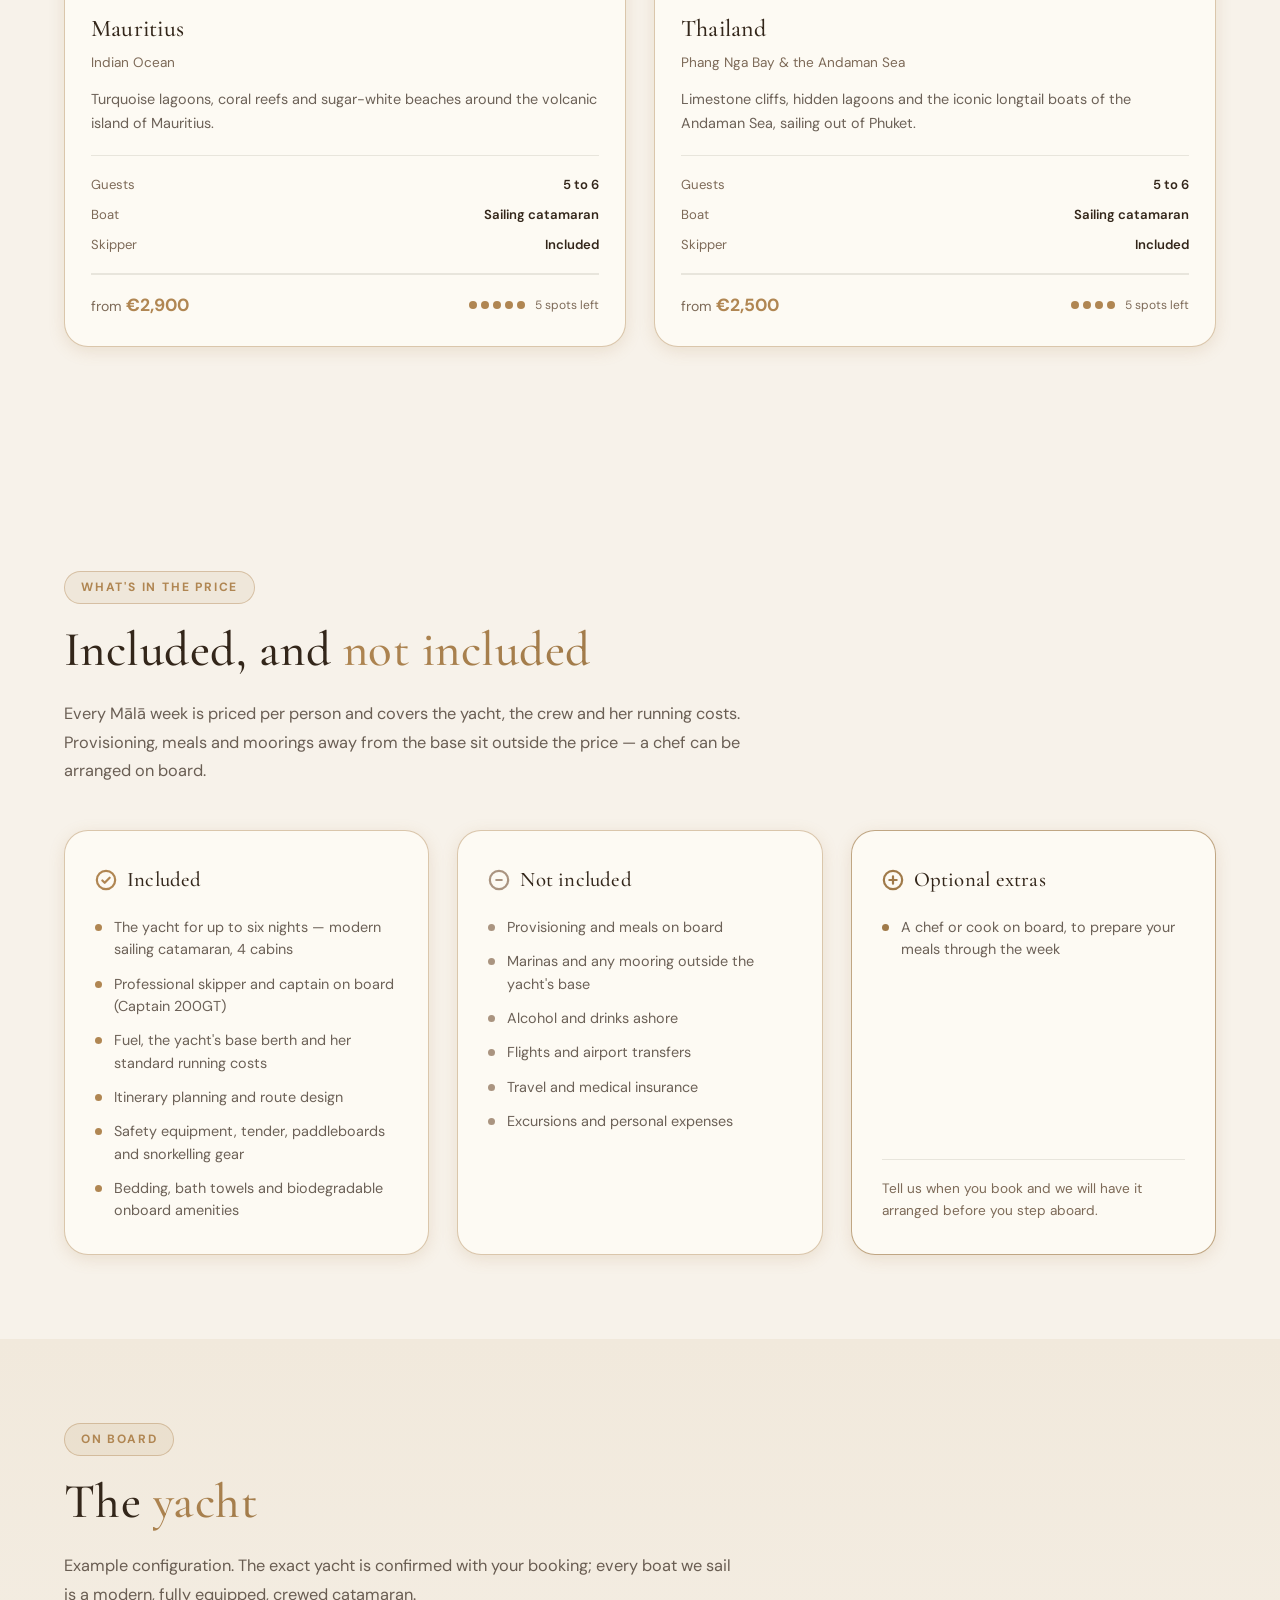
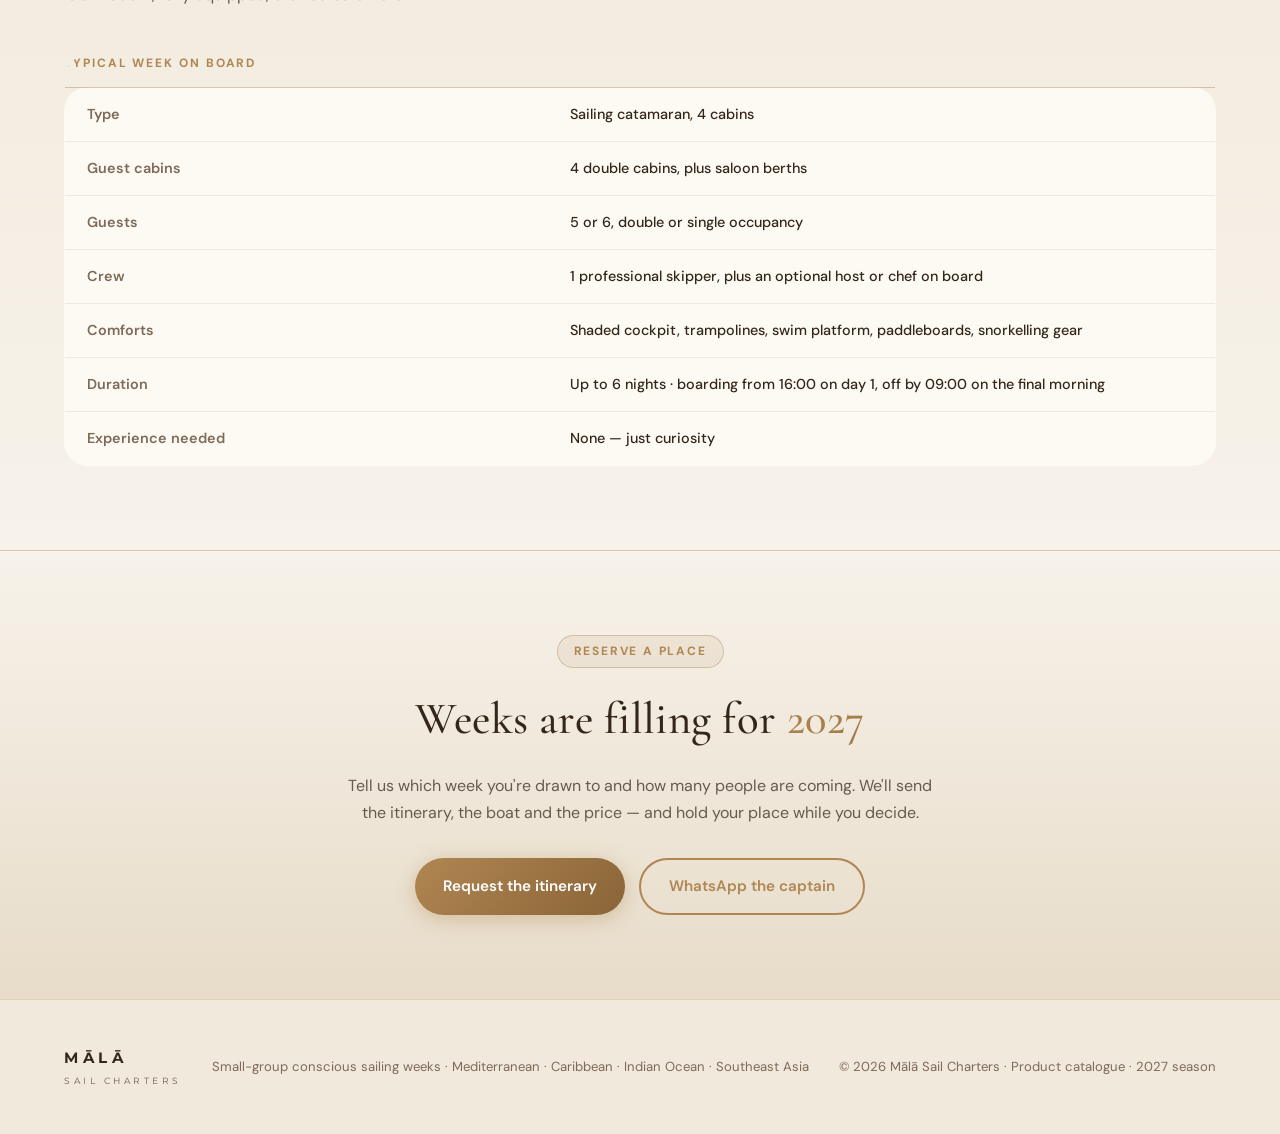
==== commit d3b8fa60: "Catalogue 2027: lead with the host offer and retune for hosts The catalogue now opens with the host " ====
--- a/catalogue.html
+++ b/catalogue.html
@@ -419,11 +419,11 @@
 
       /* --- Included / not included / optional extras --- */
       .inc-grid { gap: 4mm; }
-      .inc-card { padding: 3.5mm; }
-      .inc-card h3 { font-size: 10.5pt; margin-bottom: 2.5mm; gap: 2mm; }
+      .inc-card { padding: 3mm; }
+      .inc-card h3 { font-size: 10.5pt; margin-bottom: 2mm; gap: 1.8mm; }
       .inc-card h3 .tick { width: 4mm; height: 4mm; }
-      .inc-list { gap: 1.4mm; }
-      .inc-list li { font-size: 8pt; line-height: 1.35; gap: 2.5mm; }
+      .inc-list { gap: 1.1mm; }
+      .inc-list li { font-size: 7.5pt; line-height: 1.32; gap: 2mm; }
       .inc-list li::before { width: 1.5mm; height: 1.5mm; margin-top: 1.3mm; }
       .inc-note { font-size: 7.5pt; padding-top: 2.5mm; }
 
@@ -433,23 +433,23 @@
       .cat-card-img { flex: 0 0 32mm; width: 32mm; height: auto; }
       .cat-card-img img { height: 100%; }
       .cat-badge { font-size: 6pt; padding: 0.8mm 2mm; top: 2mm; left: 2mm; letter-spacing: 0.08em; }
-      .cat-card-body { padding: 3mm 3.5mm; }
+      .cat-card-body { padding: 2.8mm 3.5mm; }
       .cat-card-kicker { font-size: 6.5pt; letter-spacing: 0.1em; margin-bottom: 1.2mm; }
       .cat-card h3 { font-size: 11.5pt; margin-bottom: 0.5mm; }
       .cat-card .where { font-size: 7.5pt; margin-bottom: 1.5mm; }
-      .cat-card p.desc { font-size: 8pt; line-height: 1.4; margin-bottom: 2.5mm; }
+      .cat-card p.desc { font-size: 8pt; line-height: 1.38; margin-bottom: 2.2mm; }
       .cat-specs { display: none !important; }
       .cat-card .trip-footer { padding-top: 2mm; }
       .cat-card .trip-price { font-size: 7.5pt; }
       .cat-card .trip-price strong { font-size: 9.5pt; }
       .cat-card .spots-dot { display: none; }
       .cat-card .spots-text { font-size: 7pt; margin-left: 0; }
-      .cat-region + .cat-region { margin-top: 4mm; }
+      .cat-region + .cat-region { margin-top: 3mm; }
       .trips-group-title { font-size: 8pt; margin: 0 0 2mm; letter-spacing: 0.16em; }
 
       /* --- Yacht table --- */
-      .spec-table caption { font-size: 7pt; padding-bottom: 2.5mm; }
-      .spec-table th, .spec-table td { padding: 1.8mm 3mm; font-size: 8.5pt; }
+      .spec-table caption { font-size: 7pt; padding-bottom: 2mm; }
+      .spec-table th, .spec-table td { padding: 1.6mm 3mm; font-size: 8.5pt; }
       .spec-table th { width: 32%; }
 
       /* --- Host block --- */
@@ -466,11 +466,11 @@
       .host-content .btn { display: none !important; }
 
       /* --- Closing strip + footer --- */
-      .cat-cta { text-align: left; break-before: auto; page-break-before: auto; padding: 4mm 0 0; }
-      .cat-cta h2 { font-size: 17pt; margin-bottom: 2.5mm; }
-      .cat-cta p { font-size: 9pt; max-width: none; margin: 0; text-align: left; line-height: 1.5; }
+      .cat-cta { text-align: left; break-before: auto; page-break-before: auto; padding: 3mm 0 0; }
+      .cat-cta h2 { font-size: 15pt; margin-bottom: 2.5mm; }
+      .cat-cta p { font-size: 9pt; max-width: none; margin: 0; text-align: left; line-height: 1.45; }
       .cat-cta-actions { display: none !important; }
-      .cat-foot { padding: 5mm 0 0; margin-top: 4mm; }
+      .cat-foot { padding: 4mm 0 0; margin-top: 3mm; }
       .cat-foot .container { display: block; padding: 0; }
       .cat-foot p { font-size: 7.5pt; margin: 1mm 0; }
       .cat-foot .wordmark { font-size: 9.5pt; margin-bottom: 1.5mm; }
@@ -533,11 +533,12 @@
       <img src="images/trips_header_bg.jpg" alt="" />
     </div>
     <div class="container">
-      <span class="cat-eyebrow">Product Catalogue · 2027 Season</span>
-      <h1>Small-group sailing,<br>wherever the water is <em>warm</em>.</h1>
+      <span class="cat-eyebrow">Host Catalogue · 2027 Season</span>
+      <h1>Bring your people.<br>We bring the <em>sea</em>.</h1>
       <p class="cat-cover-sub">
-        Up to six nights. One boat. Five or six guests. Everything arranged — the route,
-        the yacht, the captain. Our guests choose the week and who they bring with them.
+        Up to six nights. One boat, five or six guests, one captain. You choose the
+        destination and the check-in date; we handle everything on the water — your
+        name on the week, and your fee entirely yours.
       </p>
       <div class="cat-cover-meta">
         <span>Mediterranean</span>
@@ -547,331 +548,6 @@
       </div>
     </div>
   </header>
-
-  <!-- =========== THE PRODUCT =========== -->
-  <section class="cat-section">
-    <div class="container">
-      <div class="section-label">The Product</div>
-      <h2 class="section-title">A week aboard, <span class="highlight">fully crewed</span></h2>
-      <p class="cat-lead">
-        Mālā Sail Charters is a small-group sailing venue. We take one crewed yacht,
-        one professional captain and a handful of guests, and turn a route into a
-        week that feels curated rather than booked — a floating boutique with
-        organic amenities and no crowds.
-      </p>
-
-      <div class="cat-pillars">
-        <article class="cat-pillar">
-          <div class="num">01</div>
-          <h3>Small groups</h3>
-          <p>Five or six guests on board — small enough to feel like a private trip, big enough to feel like a party. Double-occupancy cabins, with the option of a single-occupancy cabin for those who want the space to themselves.</p>
-        </article>
-        <article class="cat-pillar">
-          <div class="num">02</div>
-          <h3>Everything organised</h3>
-          <p>Boat, itinerary, safety and logistics handled for you. The route is planned, the anchorages chosen and the yacht ready before you step aboard — you only pack and arrive.</p>
-        </article>
-        <article class="cat-pillar">
-          <div class="num">03</div>
-          <h3>Authentic experiences</h3>
-          <p>Slower days, real anchorages and long swims — occasionally alongside guest hosts and facilitators who bring their own craft on board.</p>
-        </article>
-      </div>
-    </div>
-  </section>
-
-  <!-- =========== INCLUDED =========== -->
-  <section class="cat-section alt">
-    <div class="container">
-      <div class="section-label">What's In The Price</div>
-      <h2 class="section-title">Included, and <span class="highlight">not included</span></h2>
-      <p class="cat-lead">Every Mālā week is priced per person and covers the yacht, the crew and her running costs. Provisioning, meals and moorings away from the base sit outside the price — a chef can be arranged on board.</p>
-
-      <div class="inc-grid">
-        <div class="inc-card">
-          <h3>
-            <svg class="tick" viewBox="0 0 24 24" fill="none" stroke="currentColor" stroke-width="2.4" stroke-linecap="round" stroke-linejoin="round" aria-hidden="true"><circle cx="12" cy="12" r="10"/><path d="M8 12.5l2.6 2.6L16 9.5"/></svg>
-            Included
-          </h3>
-          <ul class="inc-list">
-            <li>The yacht for up to six nights — modern sailing catamaran, 4 cabins</li>
-            <li>Professional skipper and captain on board (Captain 200GT)</li>
-            <li>Fuel, the yacht's base berth and her standard running costs</li>
-            <li>Itinerary planning and route design</li>
-            <li>Safety equipment, tender, paddleboards and snorkelling gear</li>
-            <li>Bedding, bath towels and biodegradable onboard amenities</li>
-          </ul>
-        </div>
-
-        <div class="inc-card muted">
-          <h3>
-            <svg class="tick" viewBox="0 0 24 24" fill="none" stroke="currentColor" stroke-width="2.4" stroke-linecap="round" stroke-linejoin="round" aria-hidden="true"><circle cx="12" cy="12" r="10"/><path d="M9 12h6"/></svg>
-            Not included
-          </h3>
-          <ul class="inc-list">
-            <li>Provisioning and meals on board</li>
-            <li>Marinas and any mooring outside the yacht's base</li>
-            <li>Alcohol and drinks ashore</li>
-            <li>Flights and airport transfers</li>
-            <li>Travel and medical insurance</li>
-            <li>Excursions and personal expenses</li>
-          </ul>
-        </div>
-
-        <div class="inc-card extra">
-          <h3>
-            <svg class="tick" viewBox="0 0 24 24" fill="none" stroke="currentColor" stroke-width="2.4" stroke-linecap="round" stroke-linejoin="round" aria-hidden="true"><circle cx="12" cy="12" r="10"/><path d="M12 8v8M8 12h8"/></svg>
-            Optional extras
-          </h3>
-          <ul class="inc-list">
-            <li>A chef or cook on board, to prepare your meals through the week</li>
-          </ul>
-          <p class="inc-note">Tell us when you book and we will have it arranged before you step aboard.</p>
-        </div>
-      </div>
-    </div>
-  </section>
-
-  </div><!-- /sheet 1 — cover, product, what's in the price -->
-
-  <div class="sheet" data-page="2">
-  <!-- =========== DESTINATIONS =========== -->
-  <section class="cat-section">
-    <div class="container">
-      <div class="section-label">Destinations</div>
-      <h2 class="section-title">Seven weeks, <span class="highlight">four waters</span></h2>
-      <p class="cat-lead">Each week runs up to six nights, with no sailing experience required. Prices are per person, cover the yacht and the crew, and start from the figure shown.</p>
-
-      <!-- Mediterranean -->
-      <div class="cat-region">
-        <div class="trips-group-title">Mediterranean</div>
-        <div class="cat-grid">
-
-          <article class="cat-card">
-            <div class="cat-card-img">
-              <span class="cat-badge new">New</span>
-              <img src="images/amalfi.png" alt="Amalfi Coast, Italy" />
-            </div>
-            <div class="cat-card-body">
-              <div class="cat-card-kicker">September · up to 6 nights</div>
-              <h3>Italy</h3>
-              <div class="where">Amalfi Coast &amp; Ischia</div>
-              <p class="desc">Cliffside villages, turquoise coves and the green island of Ischia — the most romantic coast in the Mediterranean.</p>
-              <div class="cat-specs">
-                <div><span class="k">Guests</span><span class="v">5 to 6</span></div>
-                <div><span class="k">Boat</span><span class="v">Sailing catamaran</span></div>
-                <div><span class="k">Skipper</span><span class="v">Included</span></div>
-              </div>
-              <div class="trip-footer">
-                <span class="trip-price">from <strong>€2,900</strong></span>
-                <div class="trip-spots">
-                  <span class="spots-dot"></span><span class="spots-dot"></span>
-                  <span class="spots-dot"></span><span class="spots-dot"></span>
-                  <span class="spots-dot"></span>
-                  <span class="spots-text">5 spots left</span>
-                </div>
-              </div>
-            </div>
-          </article>
-
-          <article class="cat-card">
-            <div class="cat-card-img">
-              <img src="images/greece.jpeg" alt="Ionian Sea, Greece" />
-            </div>
-            <div class="cat-card-body">
-              <div class="cat-card-kicker">July · up to 6 nights</div>
-              <h3>Greece</h3>
-              <div class="where">Ionian Sea</div>
-              <p class="desc">Emerald water, sheltered bays and the wild green beauty of the Ionian islands, far from the crowds.</p>
-              <div class="cat-specs">
-                <div><span class="k">Guests</span><span class="v">5 to 6</span></div>
-                <div><span class="k">Hosted by</span><span class="v">Creation Medicine Collective</span></div>
-                <div><span class="k">Skipper</span><span class="v">Included</span></div>
-              </div>
-              <div class="trip-footer">
-                <span class="trip-price">from <strong>€2,600</strong></span>
-                <div class="trip-spots">
-                  <span class="spots-dot"></span><span class="spots-dot"></span>
-                  <span class="spots-dot"></span><span class="spots-dot"></span>
-                  <span class="spots-dot"></span>
-                  <span class="spots-text">5 spots left</span>
-                </div>
-              </div>
-            </div>
-          </article>
-
-          <article class="cat-card">
-            <div class="cat-card-img">
-              <img src="images/ibiza.png" alt="Ibiza, Spain" />
-            </div>
-            <div class="cat-card-body">
-              <div class="cat-card-kicker">June · up to 6 nights</div>
-              <h3>Spain</h3>
-              <div class="where">Ibiza &amp; Formentera</div>
-              <p class="desc">Crystal-clear coves, hidden beaches and golden sunsets under the spell of Es Vedrà.</p>
-              <div class="cat-specs">
-                <div><span class="k">Guests</span><span class="v">5 to 6</span></div>
-                <div><span class="k">Hosted by</span><span class="v">The Loving Collaborative Heart</span></div>
-                <div><span class="k">Skipper</span><span class="v">Included</span></div>
-              </div>
-              <div class="trip-footer">
-                <span class="trip-price">from <strong>€2,200</strong></span>
-                <div class="trip-spots">
-                  <span class="spots-dot"></span><span class="spots-dot"></span>
-                  <span class="spots-dot"></span><span class="spots-dot"></span>
-                  <span class="spots-text">5 spots left</span>
-                </div>
-              </div>
-            </div>
-          </article>
-
-          <article class="cat-card">
-            <div class="cat-card-img">
-              <img src="images/malta.png" alt="Algarve, Portugal" />
-            </div>
-            <div class="cat-card-body">
-              <div class="cat-card-kicker">August · up to 6 nights</div>
-              <h3>Portugal</h3>
-              <div class="where">Algarve</div>
-              <p class="desc">Golden cliffs, secluded sandy coves and peaceful anchorages along the stunning Algarve coastline.</p>
-              <div class="cat-specs">
-                <div><span class="k">Guests</span><span class="v">5 to 6</span></div>
-                <div><span class="k">Boat</span><span class="v">Sailing catamaran</span></div>
-                <div><span class="k">Skipper</span><span class="v">Included</span></div>
-              </div>
-              <div class="trip-footer">
-                <span class="trip-price">from <strong>€2,200</strong></span>
-                <div class="trip-spots">
-                  <span class="spots-dot"></span><span class="spots-dot"></span>
-                  <span class="spots-dot"></span><span class="spots-dot"></span>
-                  <span class="spots-text">5 spots left</span>
-                </div>
-              </div>
-            </div>
-          </article>
-
-        </div>
-      </div>
-
-      <!-- Caribbean -->
-      <div class="cat-region">
-        <div class="trips-group-title">Caribbean</div>
-        <div class="cat-grid">
-          <article class="cat-card">
-            <div class="cat-card-img">
-              <span class="cat-badge">Popular</span>
-              <img src="images/antigua.png" alt="Antigua and Barbuda" />
-            </div>
-            <div class="cat-card-body">
-              <div class="cat-card-kicker">March · up to 6 nights</div>
-              <h3>Antigua &amp; Barbuda</h3>
-              <div class="where">Antigua, English Harbour</div>
-              <p class="desc">Turquoise water, steady trade winds and the yachting heart of the Caribbean — one anchorage for every day of the week.</p>
-              <div class="cat-specs">
-                <div><span class="k">Guests</span><span class="v">5 to 6</span></div>
-                <div><span class="k">Boat</span><span class="v">Sailing catamaran</span></div>
-                <div><span class="k">Skipper</span><span class="v">Included</span></div>
-              </div>
-              <div class="trip-footer">
-                <span class="trip-price">from <strong>€3,200</strong></span>
-                <div class="trip-spots">
-                  <span class="spots-dot"></span><span class="spots-dot"></span>
-                  <span class="spots-dot"></span><span class="spots-dot"></span>
-                  <span class="spots-dot"></span>
-                  <span class="spots-text">5 spots left</span>
-                </div>
-              </div>
-            </div>
-          </article>
-        </div>
-      </div>
-
-      <!-- Asia & Indian Ocean -->
-      <div class="cat-region">
-        <div class="trips-group-title">Asia &amp; Indian Ocean</div>
-        <div class="cat-grid">
-
-          <article class="cat-card">
-            <div class="cat-card-img">
-              <span class="cat-badge">Popular</span>
-              <img src="images/mauritius.jpg" alt="Mauritius" />
-            </div>
-            <div class="cat-card-body">
-              <div class="cat-card-kicker">February · up to 6 nights</div>
-              <h3>Mauritius</h3>
-              <div class="where">Indian Ocean</div>
-              <p class="desc">Turquoise lagoons, coral reefs and sugar-white beaches around the volcanic island of Mauritius.</p>
-              <div class="cat-specs">
-                <div><span class="k">Guests</span><span class="v">5 to 6</span></div>
-                <div><span class="k">Boat</span><span class="v">Sailing catamaran</span></div>
-                <div><span class="k">Skipper</span><span class="v">Included</span></div>
-              </div>
-              <div class="trip-footer">
-                <span class="trip-price">from <strong>€2,900</strong></span>
-                <div class="trip-spots">
-                  <span class="spots-dot"></span><span class="spots-dot"></span>
-                  <span class="spots-dot"></span><span class="spots-dot"></span>
-                  <span class="spots-dot"></span>
-                  <span class="spots-text">5 spots left</span>
-                </div>
-              </div>
-            </div>
-          </article>
-
-          <article class="cat-card">
-            <div class="cat-card-img">
-              <img src="images/thailand.png" alt="Krabi, Thailand" />
-            </div>
-            <div class="cat-card-body">
-              <div class="cat-card-kicker">January · up to 6 nights</div>
-              <h3>Thailand</h3>
-              <div class="where">Phang Nga Bay &amp; the Andaman Sea</div>
-              <p class="desc">Limestone cliffs, hidden lagoons and the iconic longtail boats of the Andaman Sea, sailing out of Phuket.</p>
-              <div class="cat-specs">
-                <div><span class="k">Guests</span><span class="v">5 to 6</span></div>
-                <div><span class="k">Boat</span><span class="v">Sailing catamaran</span></div>
-                <div><span class="k">Skipper</span><span class="v">Included</span></div>
-              </div>
-              <div class="trip-footer">
-                <span class="trip-price">from <strong>€2,500</strong></span>
-                <div class="trip-spots">
-                  <span class="spots-dot"></span><span class="spots-dot"></span>
-                  <span class="spots-dot"></span><span class="spots-dot"></span>
-                  <span class="spots-text">5 spots left</span>
-                </div>
-              </div>
-            </div>
-          </article>
-
-        </div>
-      </div>
-    </div>
-  </section>
-
-  </div><!-- /sheet 2 — the seven weeks -->
-
-  <div class="sheet" data-page="3">
-  <!-- =========== THE YACHT =========== -->
-  <section class="cat-section alt">
-    <div class="container">
-      <div class="section-label">On Board</div>
-      <h2 class="section-title">The <span class="highlight">yacht</span></h2>
-      <p class="cat-lead">Example configuration. The exact yacht is confirmed with your booking; every boat we sail is a modern, fully equipped, crewed catamaran.</p>
-
-      <table class="spec-table">
-        <caption>Typical week on board</caption>
-        <tbody>
-          <tr><th>Type</th><td>Sailing catamaran, 4 cabins</td></tr>
-          <tr><th>Guest cabins</th><td>4 double cabins, plus saloon berths</td></tr>
-          <tr><th>Guests</th><td>5 or 6, double or single occupancy</td></tr>
-          <tr><th>Crew</th><td>1 professional skipper, plus an optional host or chef on board</td></tr>
-          <tr><th>Comforts</th><td>Shaded cockpit, trampolines, swim platform, paddleboards, snorkelling gear</td></tr>
-          <tr><th>Duration</th><td>Up to 6 nights · boarding from 16:00 on day 1, off by 09:00 on the final morning</td></tr>
-          <tr><th>Experience needed</th><td>None — just curiosity</td></tr>
-        </tbody>
-      </table>
-    </div>
-  </section>
 
   <!-- =========== HOST YOUR OWN WEEK =========== -->
   <section class="cat-section">
@@ -888,7 +564,7 @@
           <ul class="host-perks">
             <li>
               <svg viewBox="0 0 24 24" fill="none" stroke="currentColor" stroke-width="2.4" stroke-linecap="round" stroke-linejoin="round" aria-hidden="true"><circle cx="12" cy="12" r="10"/><path d="M8 12.5l2.6 2.6L16 9.5"/></svg>
-              <span><strong>Your berth is on us</strong> — the whole week aboard, yacht and crew covered.</span>
+              <span><strong>Your cabin is free</strong> — the whole week aboard, for you and your partner, yacht and crew covered.</span>
             </li>
             <li>
               <svg viewBox="0 0 24 24" fill="none" stroke="currentColor" stroke-width="2.4" stroke-linecap="round" stroke-linejoin="round" aria-hidden="true"><circle cx="12" cy="12" r="10"/><path d="M8 12.5l2.6 2.6L16 9.5"/></svg>
@@ -896,11 +572,11 @@
             </li>
             <li>
               <svg viewBox="0 0 24 24" fill="none" stroke="currentColor" stroke-width="2.4" stroke-linecap="round" stroke-linejoin="round" aria-hidden="true"><circle cx="12" cy="12" r="10"/><path d="M8 12.5l2.6 2.6L16 9.5"/></svg>
-              <span><strong>We handle everything else</strong> — boat, captain, route, safety.</span>
+              <span><strong>You pick the destination and the dates</strong> — we confirm the yacht and publish your week, with your name on it.</span>
             </li>
             <li>
               <svg viewBox="0 0 24 24" fill="none" stroke="currentColor" stroke-width="2.4" stroke-linecap="round" stroke-linejoin="round" aria-hidden="true"><circle cx="12" cy="12" r="10"/><path d="M8 12.5l2.6 2.6L16 9.5"/></svg>
-              <span><strong>Content of the whole week</strong> — photos and video, free to use.</span>
+              <span><strong>We handle everything else</strong> — boat, captain, route, safety and the content of the whole week.</span>
             </li>
           </ul>
           <a class="btn btn-primary" href="https://wa.me/34678089234?text=Hi%20Alejandro%2C%20I%27d%20like%20to%20host%20a%20M%C4%81l%C4%81%20week.%20Could%20you%20send%20me%20the%20details%3F" target="_blank" rel="noopener">Talk to the captain</a>
@@ -925,6 +601,331 @@
     </div>
   </section>
 
+  <!-- =========== THE PRODUCT =========== -->
+  <section class="cat-section">
+    <div class="container">
+      <div class="section-label">The Product</div>
+      <h2 class="section-title">A week aboard, <span class="highlight">fully crewed</span></h2>
+      <p class="cat-lead">
+        Mālā Sail Charters is a small-group sailing venue. You bring the group; we put
+        one crewed yacht and one professional captain around it and turn a route into a
+        week that feels curated rather than booked — a floating boutique with organic
+        amenities and no crowds.
+      </p>
+
+      <div class="cat-pillars">
+        <article class="cat-pillar">
+          <div class="num">01</div>
+          <h3>Small groups</h3>
+          <p>Five or six guests on board — small enough to feel like a private trip, big enough to feel like a party. Double-occupancy cabins, with the option of a single-occupancy cabin for those who want the space to themselves.</p>
+        </article>
+        <article class="cat-pillar">
+          <div class="num">02</div>
+          <h3>Everything organised</h3>
+          <p>Boat, itinerary, safety and logistics handled for you. The route is planned, the anchorages chosen and the yacht ready before you step aboard — you only pack and arrive.</p>
+        </article>
+        <article class="cat-pillar">
+          <div class="num">03</div>
+          <h3>Authentic experiences</h3>
+          <p>Slower days, real anchorages and long swims — the weeks are often hosted by creators, facilitators and retreat leaders who bring their own community aboard.</p>
+        </article>
+      </div>
+    </div>
+  </section>
+
+  </div><!-- /sheet 1 — cover, host your own week, the product -->
+
+  <div class="sheet" data-page="2">
+  <!-- =========== DESTINATIONS =========== -->
+  <section class="cat-section">
+    <div class="container">
+      <div class="section-label">Destinations</div>
+      <h2 class="section-title">Seven weeks, <span class="highlight">four waters</span></h2>
+      <p class="cat-lead">Each week runs up to six nights, with no sailing experience required. Prices are per person, cover the yacht and the crew, and start from the figure shown.</p>
+
+      <!-- Mediterranean -->
+      <div class="cat-region">
+        <div class="trips-group-title">Mediterranean</div>
+        <div class="cat-grid">
+
+          <article class="cat-card">
+            <div class="cat-card-img">
+              <span class="cat-badge new">New</span>
+              <img src="images/amalfi.png" alt="Amalfi Coast, Italy" />
+            </div>
+            <div class="cat-card-body">
+              <div class="cat-card-kicker">September · up to 6 nights</div>
+              <h3>Italy</h3>
+              <div class="where">Amalfi Coast &amp; Ischia</div>
+              <p class="desc">Cliffside villages, turquoise coves and the green island of Ischia — the most romantic coast in the Mediterranean.</p>
+              <div class="cat-specs">
+                <div><span class="k">Guests</span><span class="v">5 to 6</span></div>
+                <div><span class="k">Boat</span><span class="v">Sailing catamaran</span></div>
+                <div><span class="k">Skipper</span><span class="v">Included</span></div>
+              </div>
+              <div class="trip-footer">
+                <span class="trip-price">from <strong>€2,900</strong></span>
+                <div class="trip-spots">
+                  <span class="spots-dot"></span><span class="spots-dot"></span>
+                  <span class="spots-dot"></span><span class="spots-dot"></span>
+                  <span class="spots-dot"></span>
+                  <span class="spots-text">5 spots left</span>
+                </div>
+              </div>
+            </div>
+          </article>
+
+          <article class="cat-card">
+            <div class="cat-card-img">
+              <img src="images/greece.jpeg" alt="Ionian Sea, Greece" />
+            </div>
+            <div class="cat-card-body">
+              <div class="cat-card-kicker">July · up to 6 nights</div>
+              <h3>Greece</h3>
+              <div class="where">Ionian Sea</div>
+              <p class="desc">Emerald water, sheltered bays and the wild green beauty of the Ionian islands, far from the crowds.</p>
+              <div class="cat-specs">
+                <div><span class="k">Guests</span><span class="v">5 to 6</span></div>
+                <div><span class="k">Hosted by</span><span class="v">Creation Medicine Collective</span></div>
+                <div><span class="k">Skipper</span><span class="v">Included</span></div>
+              </div>
+              <div class="trip-footer">
+                <span class="trip-price">from <strong>€2,600</strong></span>
+                <div class="trip-spots">
+                  <span class="spots-dot"></span><span class="spots-dot"></span>
+                  <span class="spots-dot"></span><span class="spots-dot"></span>
+                  <span class="spots-dot"></span>
+                  <span class="spots-text">5 spots left</span>
+                </div>
+              </div>
+            </div>
+          </article>
+
+          <article class="cat-card">
+            <div class="cat-card-img">
+              <img src="images/ibiza.png" alt="Ibiza, Spain" />
+            </div>
+            <div class="cat-card-body">
+              <div class="cat-card-kicker">June · up to 6 nights</div>
+              <h3>Spain</h3>
+              <div class="where">Ibiza &amp; Formentera</div>
+              <p class="desc">Crystal-clear coves, hidden beaches and golden sunsets under the spell of Es Vedrà.</p>
+              <div class="cat-specs">
+                <div><span class="k">Guests</span><span class="v">5 to 6</span></div>
+                <div><span class="k">Hosted by</span><span class="v">The Loving Collaborative Heart</span></div>
+                <div><span class="k">Skipper</span><span class="v">Included</span></div>
+              </div>
+              <div class="trip-footer">
+                <span class="trip-price">from <strong>€2,200</strong></span>
+                <div class="trip-spots">
+                  <span class="spots-dot"></span><span class="spots-dot"></span>
+                  <span class="spots-dot"></span><span class="spots-dot"></span>
+                  <span class="spots-text">5 spots left</span>
+                </div>
+              </div>
+            </div>
+          </article>
+
+          <article class="cat-card">
+            <div class="cat-card-img">
+              <img src="images/malta.png" alt="Algarve, Portugal" />
+            </div>
+            <div class="cat-card-body">
+              <div class="cat-card-kicker">August · up to 6 nights</div>
+              <h3>Portugal</h3>
+              <div class="where">Algarve</div>
+              <p class="desc">Golden cliffs, secluded sandy coves and peaceful anchorages along the stunning Algarve coastline.</p>
+              <div class="cat-specs">
+                <div><span class="k">Guests</span><span class="v">5 to 6</span></div>
+                <div><span class="k">Boat</span><span class="v">Sailing catamaran</span></div>
+                <div><span class="k">Skipper</span><span class="v">Included</span></div>
+              </div>
+              <div class="trip-footer">
+                <span class="trip-price">from <strong>€2,200</strong></span>
+                <div class="trip-spots">
+                  <span class="spots-dot"></span><span class="spots-dot"></span>
+                  <span class="spots-dot"></span><span class="spots-dot"></span>
+                  <span class="spots-text">5 spots left</span>
+                </div>
+              </div>
+            </div>
+          </article>
+
+        </div>
+      </div>
+
+      <!-- Caribbean -->
+      <div class="cat-region">
+        <div class="trips-group-title">Caribbean</div>
+        <div class="cat-grid">
+          <article class="cat-card">
+            <div class="cat-card-img">
+              <span class="cat-badge">Popular</span>
+              <img src="images/antigua.png" alt="Antigua and Barbuda" />
+            </div>
+            <div class="cat-card-body">
+              <div class="cat-card-kicker">March · up to 6 nights</div>
+              <h3>Antigua &amp; Barbuda</h3>
+              <div class="where">Antigua, English Harbour</div>
+              <p class="desc">Turquoise water, steady trade winds and the yachting heart of the Caribbean — one anchorage for every day of the week.</p>
+              <div class="cat-specs">
+                <div><span class="k">Guests</span><span class="v">5 to 6</span></div>
+                <div><span class="k">Boat</span><span class="v">Sailing catamaran</span></div>
+                <div><span class="k">Skipper</span><span class="v">Included</span></div>
+              </div>
+              <div class="trip-footer">
+                <span class="trip-price">from <strong>€3,200</strong></span>
+                <div class="trip-spots">
+                  <span class="spots-dot"></span><span class="spots-dot"></span>
+                  <span class="spots-dot"></span><span class="spots-dot"></span>
+                  <span class="spots-dot"></span>
+                  <span class="spots-text">5 spots left</span>
+                </div>
+              </div>
+            </div>
+          </article>
+        </div>
+      </div>
+
+      <!-- Asia & Indian Ocean -->
+      <div class="cat-region">
+        <div class="trips-group-title">Asia &amp; Indian Ocean</div>
+        <div class="cat-grid">
+
+          <article class="cat-card">
+            <div class="cat-card-img">
+              <span class="cat-badge">Popular</span>
+              <img src="images/mauritius.jpg" alt="Mauritius" />
+            </div>
+            <div class="cat-card-body">
+              <div class="cat-card-kicker">February · up to 6 nights</div>
+              <h3>Mauritius</h3>
+              <div class="where">Indian Ocean</div>
+              <p class="desc">Turquoise lagoons, coral reefs and sugar-white beaches around the volcanic island of Mauritius.</p>
+              <div class="cat-specs">
+                <div><span class="k">Guests</span><span class="v">5 to 6</span></div>
+                <div><span class="k">Boat</span><span class="v">Sailing catamaran</span></div>
+                <div><span class="k">Skipper</span><span class="v">Included</span></div>
+              </div>
+              <div class="trip-footer">
+                <span class="trip-price">from <strong>€2,900</strong></span>
+                <div class="trip-spots">
+                  <span class="spots-dot"></span><span class="spots-dot"></span>
+                  <span class="spots-dot"></span><span class="spots-dot"></span>
+                  <span class="spots-dot"></span>
+                  <span class="spots-text">5 spots left</span>
+                </div>
+              </div>
+            </div>
+          </article>
+
+          <article class="cat-card">
+            <div class="cat-card-img">
+              <img src="images/thailand.png" alt="Krabi, Thailand" />
+            </div>
+            <div class="cat-card-body">
+              <div class="cat-card-kicker">January · up to 6 nights</div>
+              <h3>Thailand</h3>
+              <div class="where">Phang Nga Bay &amp; the Andaman Sea</div>
+              <p class="desc">Limestone cliffs, hidden lagoons and the iconic longtail boats of the Andaman Sea, sailing out of Phuket.</p>
+              <div class="cat-specs">
+                <div><span class="k">Guests</span><span class="v">5 to 6</span></div>
+                <div><span class="k">Boat</span><span class="v">Sailing catamaran</span></div>
+                <div><span class="k">Skipper</span><span class="v">Included</span></div>
+              </div>
+              <div class="trip-footer">
+                <span class="trip-price">from <strong>€2,500</strong></span>
+                <div class="trip-spots">
+                  <span class="spots-dot"></span><span class="spots-dot"></span>
+                  <span class="spots-dot"></span><span class="spots-dot"></span>
+                  <span class="spots-text">5 spots left</span>
+                </div>
+              </div>
+            </div>
+          </article>
+
+        </div>
+      </div>
+    </div>
+  </section>
+
+  </div><!-- /sheet 2 — the seven weeks -->
+
+  <div class="sheet" data-page="3">
+  <!-- =========== INCLUDED =========== -->
+  <section class="cat-section">
+    <div class="container">
+      <div class="section-label">What's In The Price</div>
+      <h2 class="section-title">Included, and <span class="highlight">not included</span></h2>
+      <p class="cat-lead">Every Mālā week is priced per person and covers the yacht, the crew and her running costs. Provisioning, meals and moorings away from the base sit outside the price — a chef can be arranged on board.</p>
+
+      <div class="inc-grid">
+        <div class="inc-card">
+          <h3>
+            <svg class="tick" viewBox="0 0 24 24" fill="none" stroke="currentColor" stroke-width="2.4" stroke-linecap="round" stroke-linejoin="round" aria-hidden="true"><circle cx="12" cy="12" r="10"/><path d="M8 12.5l2.6 2.6L16 9.5"/></svg>
+            Included
+          </h3>
+          <ul class="inc-list">
+            <li>The yacht for up to six nights — modern sailing catamaran, 4 cabins</li>
+            <li>Professional skipper and captain on board (Captain 200GT)</li>
+            <li>Fuel, the yacht's base berth and her standard running costs</li>
+            <li>Itinerary planning and route design</li>
+            <li>Safety equipment, tender, paddleboards and snorkelling gear</li>
+            <li>Bedding, bath towels and biodegradable onboard amenities</li>
+          </ul>
+        </div>
+
+        <div class="inc-card muted">
+          <h3>
+            <svg class="tick" viewBox="0 0 24 24" fill="none" stroke="currentColor" stroke-width="2.4" stroke-linecap="round" stroke-linejoin="round" aria-hidden="true"><circle cx="12" cy="12" r="10"/><path d="M9 12h6"/></svg>
+            Not included
+          </h3>
+          <ul class="inc-list">
+            <li>Provisioning and meals on board</li>
+            <li>Marinas and any mooring outside the yacht's base</li>
+            <li>Alcohol and drinks ashore</li>
+            <li>Flights and airport transfers</li>
+            <li>Travel and medical insurance</li>
+            <li>Excursions and personal expenses</li>
+          </ul>
+        </div>
+
+        <div class="inc-card extra">
+          <h3>
+            <svg class="tick" viewBox="0 0 24 24" fill="none" stroke="currentColor" stroke-width="2.4" stroke-linecap="round" stroke-linejoin="round" aria-hidden="true"><circle cx="12" cy="12" r="10"/><path d="M12 8v8M8 12h8"/></svg>
+            Optional extras
+          </h3>
+          <ul class="inc-list">
+            <li>A chef or cook on board, to prepare your meals through the week</li>
+          </ul>
+          <p class="inc-note">Tell us when you book and we will have it arranged before you step aboard.</p>
+        </div>
+      </div>
+    </div>
+  </section>
+
+  <!-- =========== THE YACHT =========== -->
+  <section class="cat-section alt">
+    <div class="container">
+      <div class="section-label">On Board</div>
+      <h2 class="section-title">The <span class="highlight">yacht</span></h2>
+      <p class="cat-lead">Example configuration. The exact yacht is confirmed with your booking; every boat we sail is a modern, fully equipped, crewed catamaran.</p>
+
+      <table class="spec-table">
+        <caption>Typical week on board</caption>
+        <tbody>
+          <tr><th>Type</th><td>Sailing catamaran, 4 cabins</td></tr>
+          <tr><th>Guest cabins</th><td>4 double cabins, plus saloon berths</td></tr>
+          <tr><th>Guests</th><td>5 or 6, double or single occupancy</td></tr>
+          <tr><th>Crew</th><td>1 professional skipper, plus an optional host or chef on board</td></tr>
+          <tr><th>Comforts</th><td>Shaded cockpit, trampolines, swim platform, paddleboards, snorkelling gear</td></tr>
+          <tr><th>Duration</th><td>Up to 6 nights · boarding from 16:00 on day 1, off by 09:00 on the final morning</td></tr>
+          <tr><th>Experience needed</th><td>None — just curiosity</td></tr>
+        </tbody>
+      </table>
+    </div>
+  </section>
+
   <!-- =========== CTA =========== -->
   <section class="cat-cta">
     <div class="container">
@@ -948,7 +949,7 @@
       <p class="print-legal">Alejandro Alonso Perez, trading as Mālā Sail Charters · NIF 71727434W · Calle Galicia 9A, La Oliva, Las Palmas, Spain</p>
     </div>
   </footer>
-  </div><!-- /sheet 3 — on board, host your own week, reserve -->
+  </div><!-- /sheet 3 — what's in the price, the yacht, reserve -->
 
 </body>
 </html>
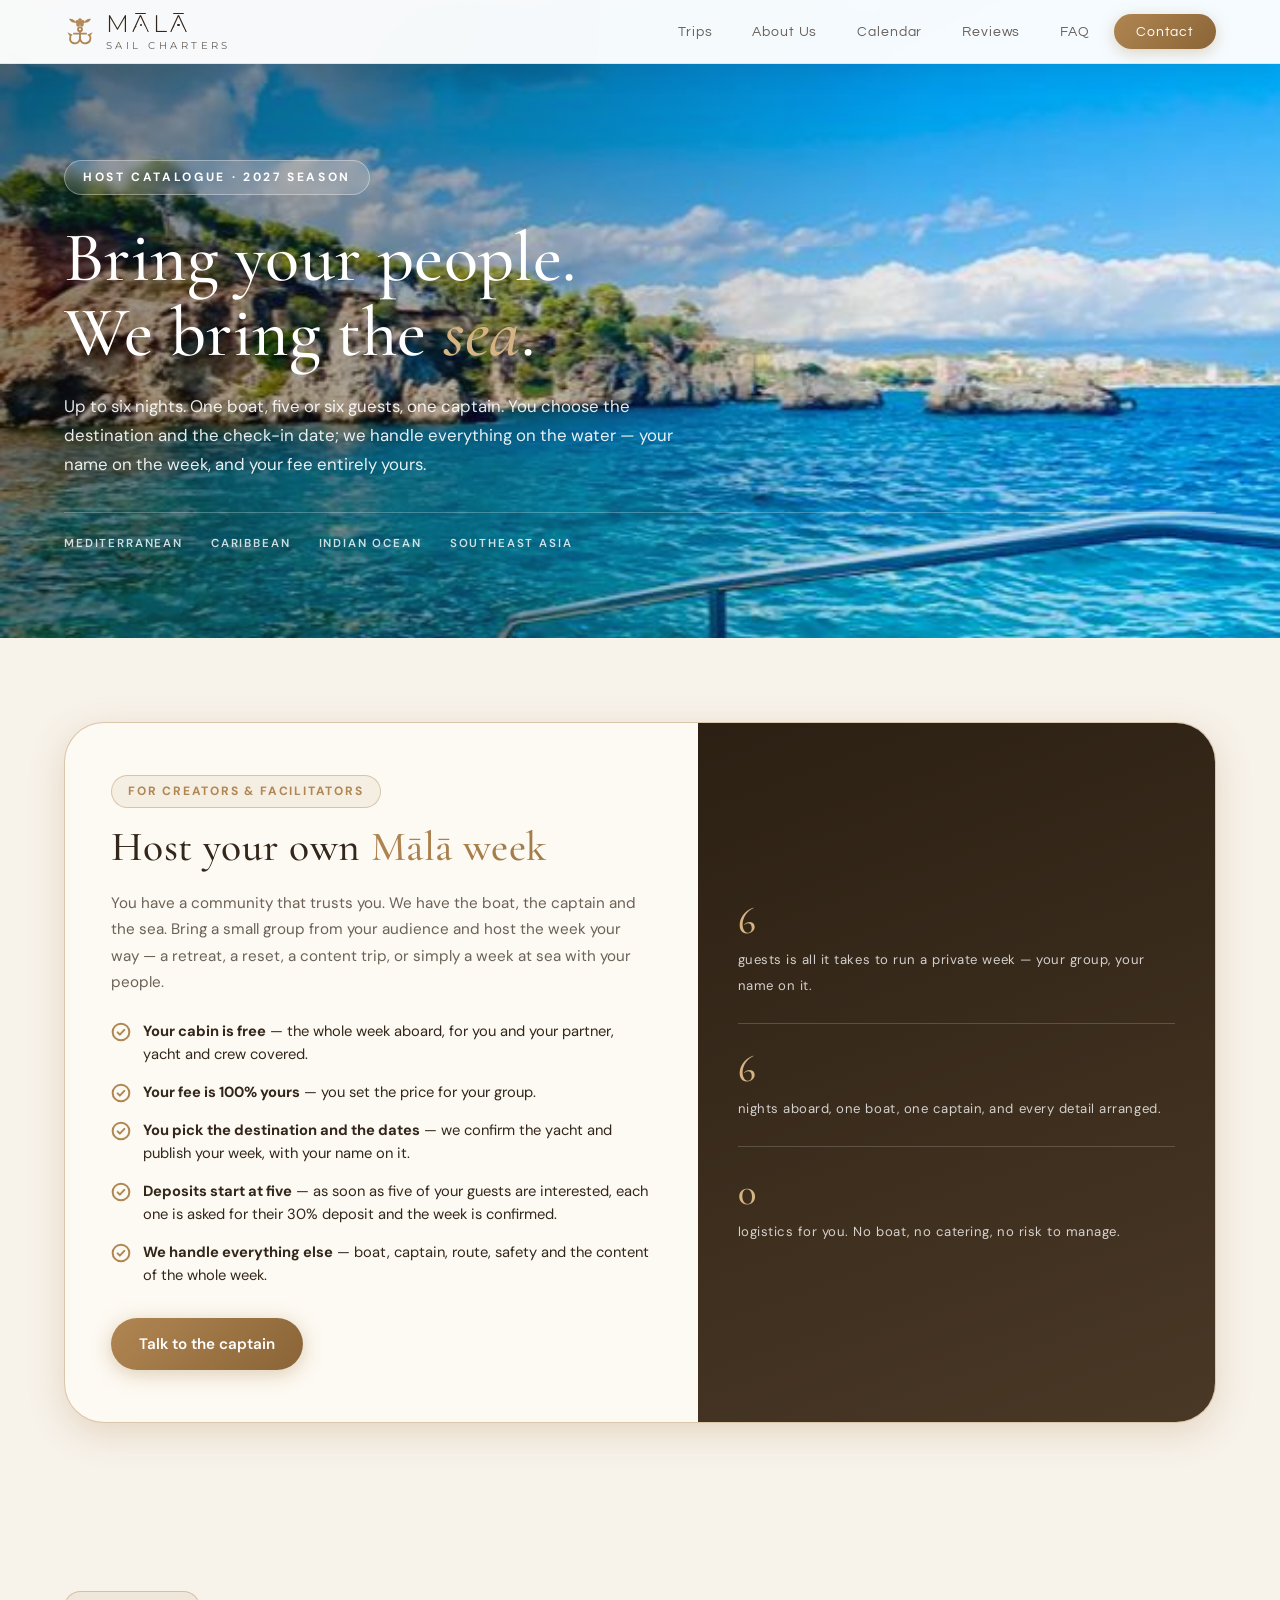
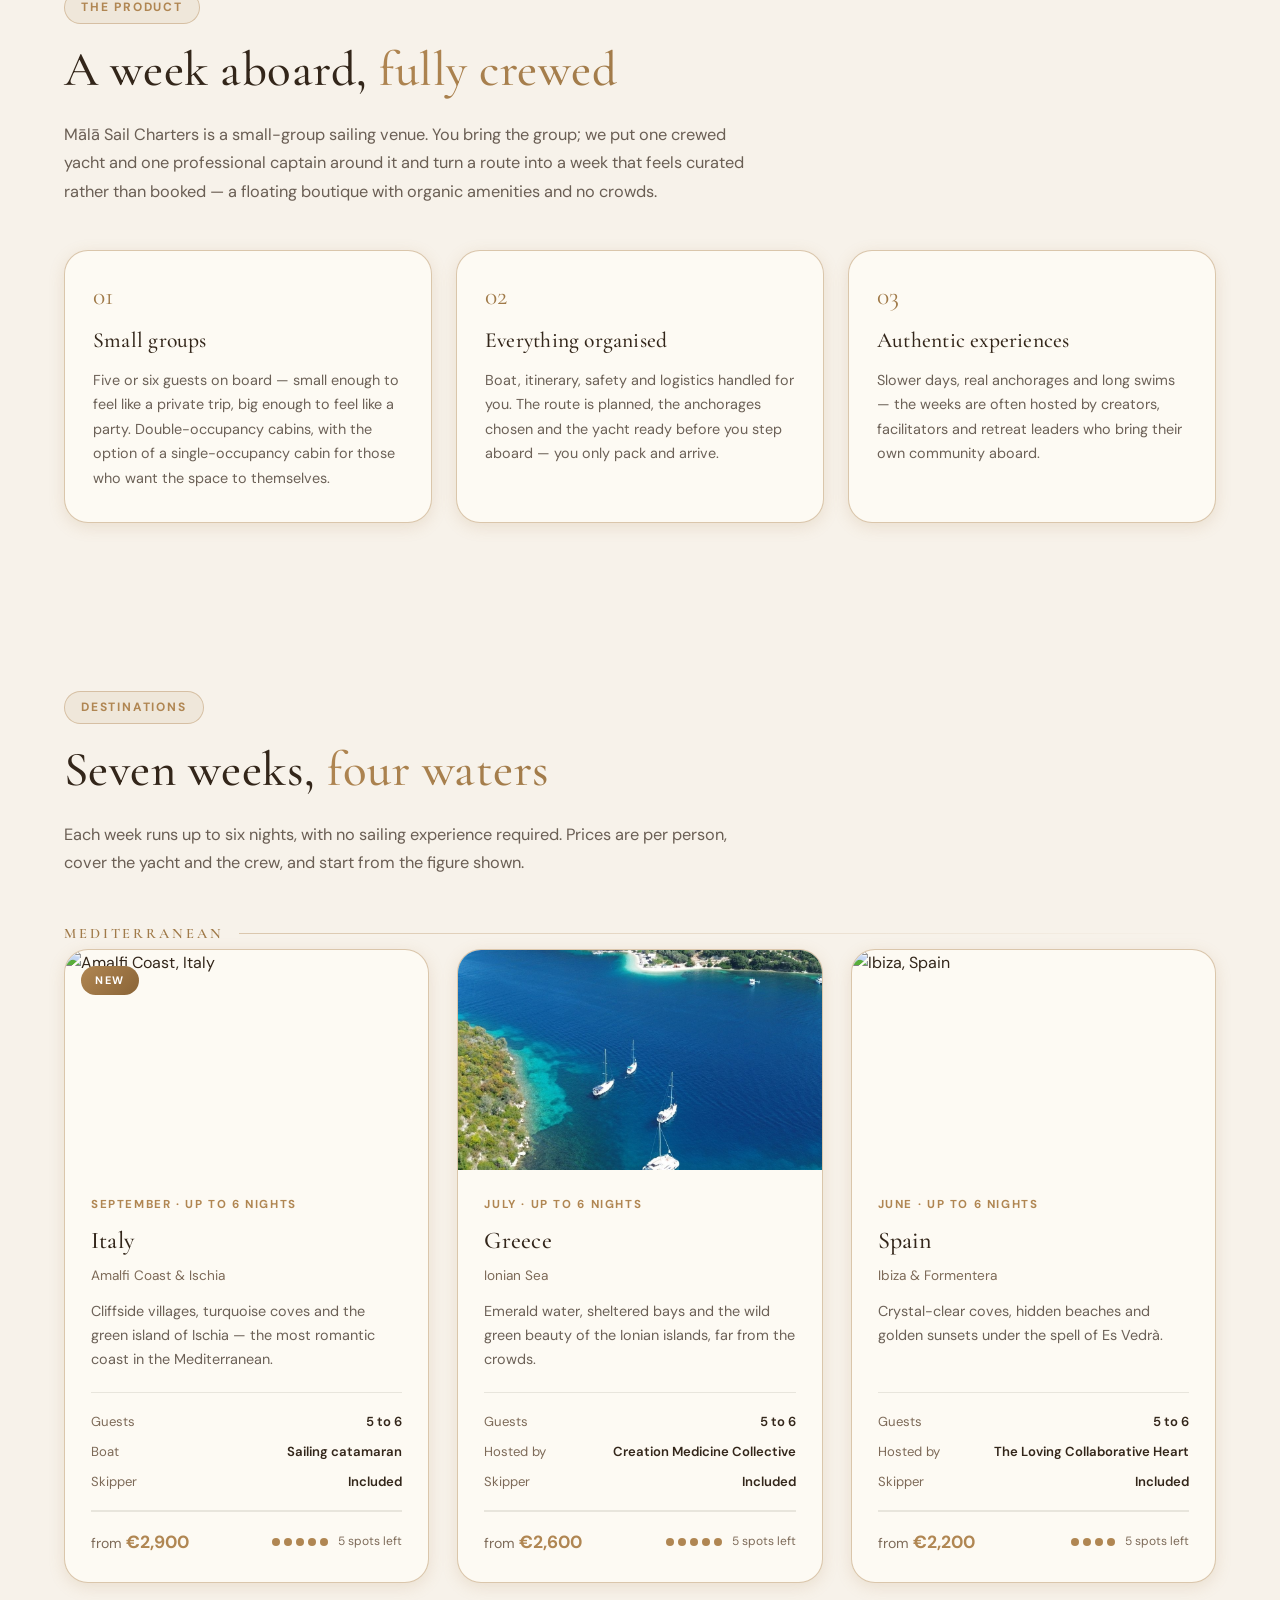
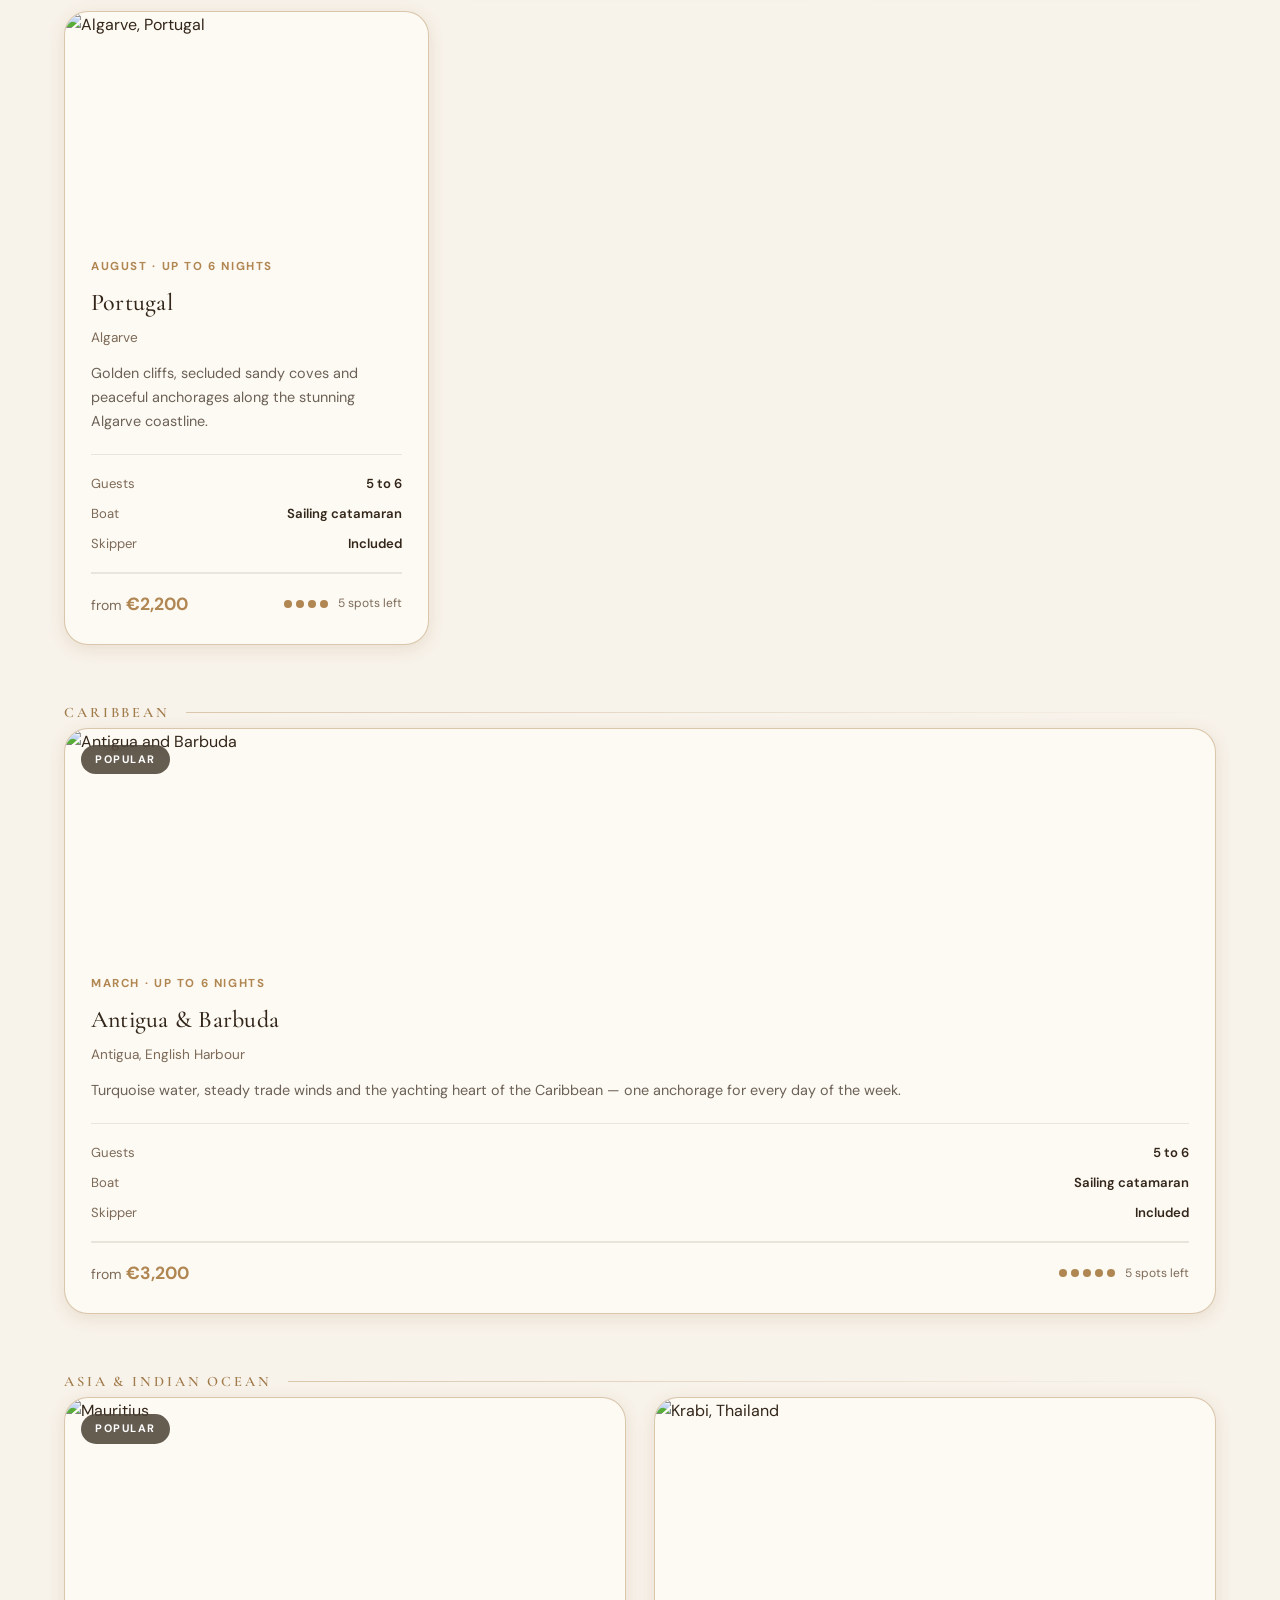
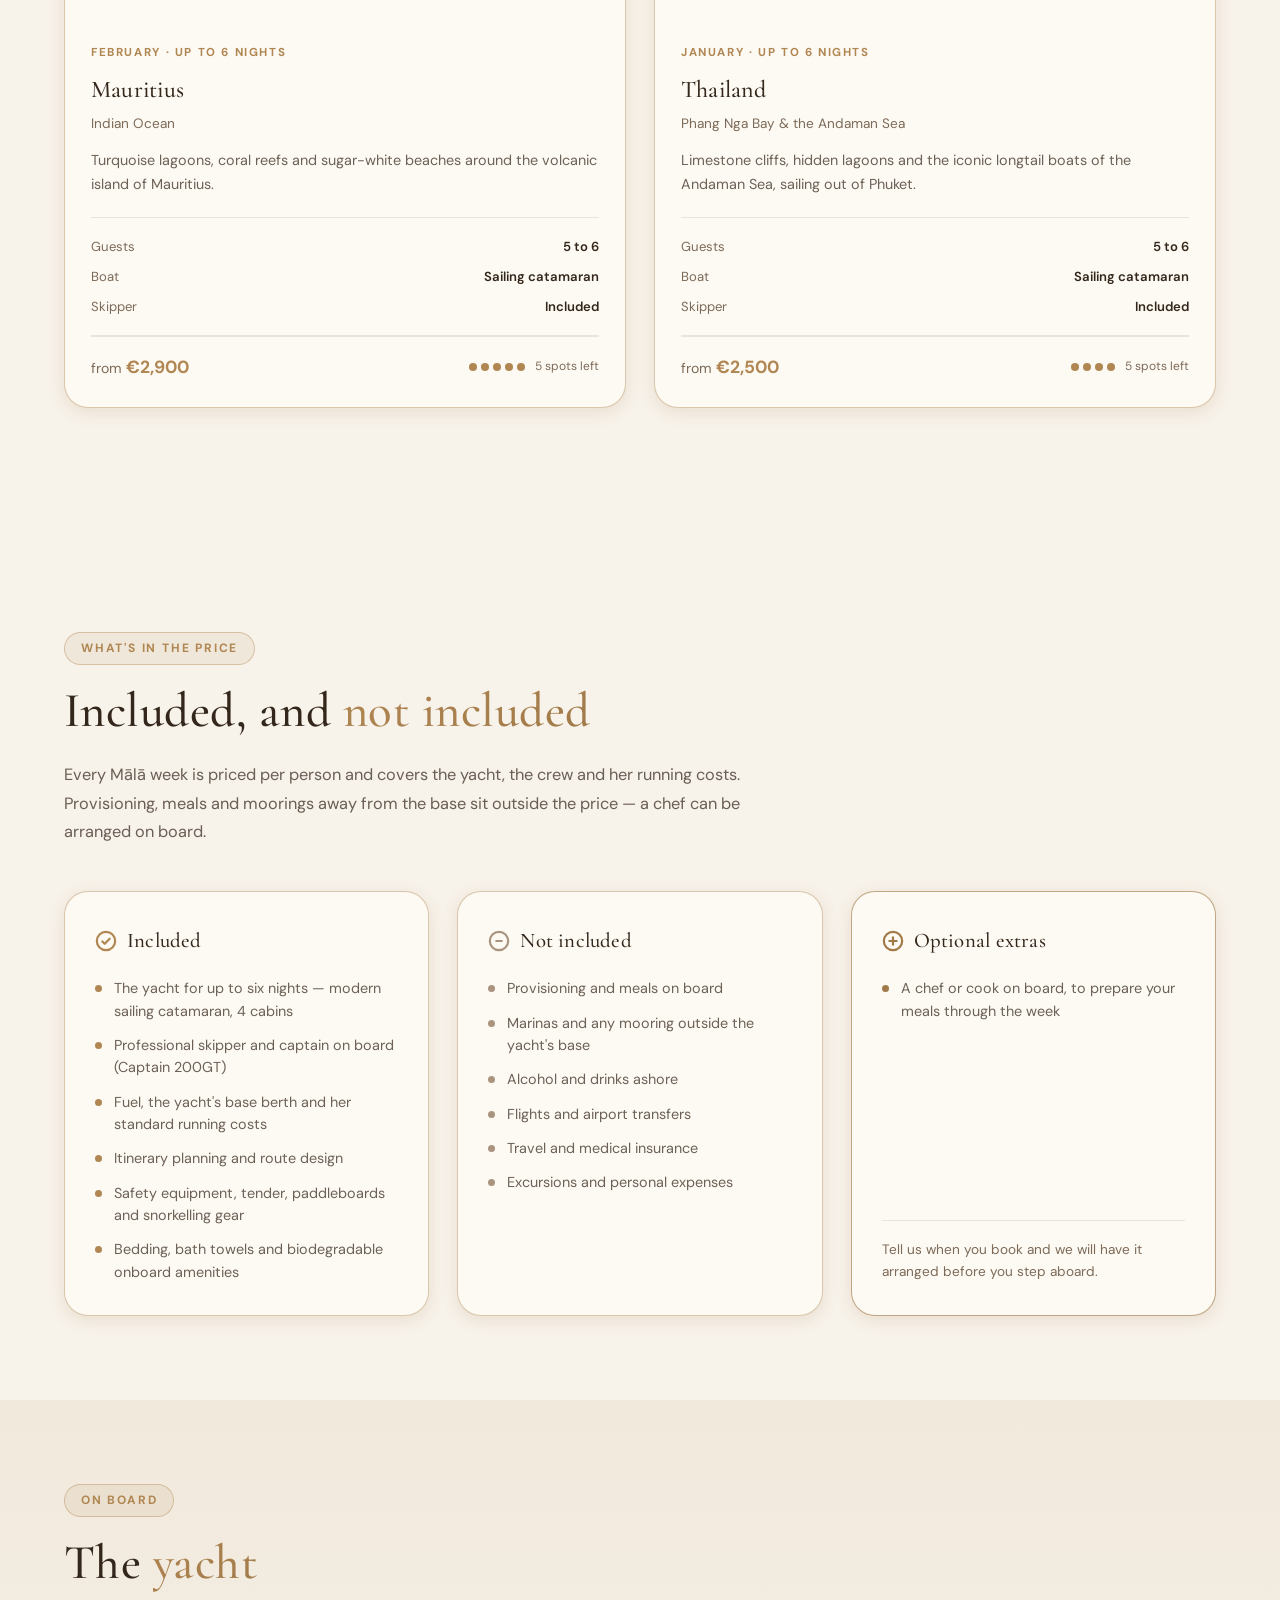
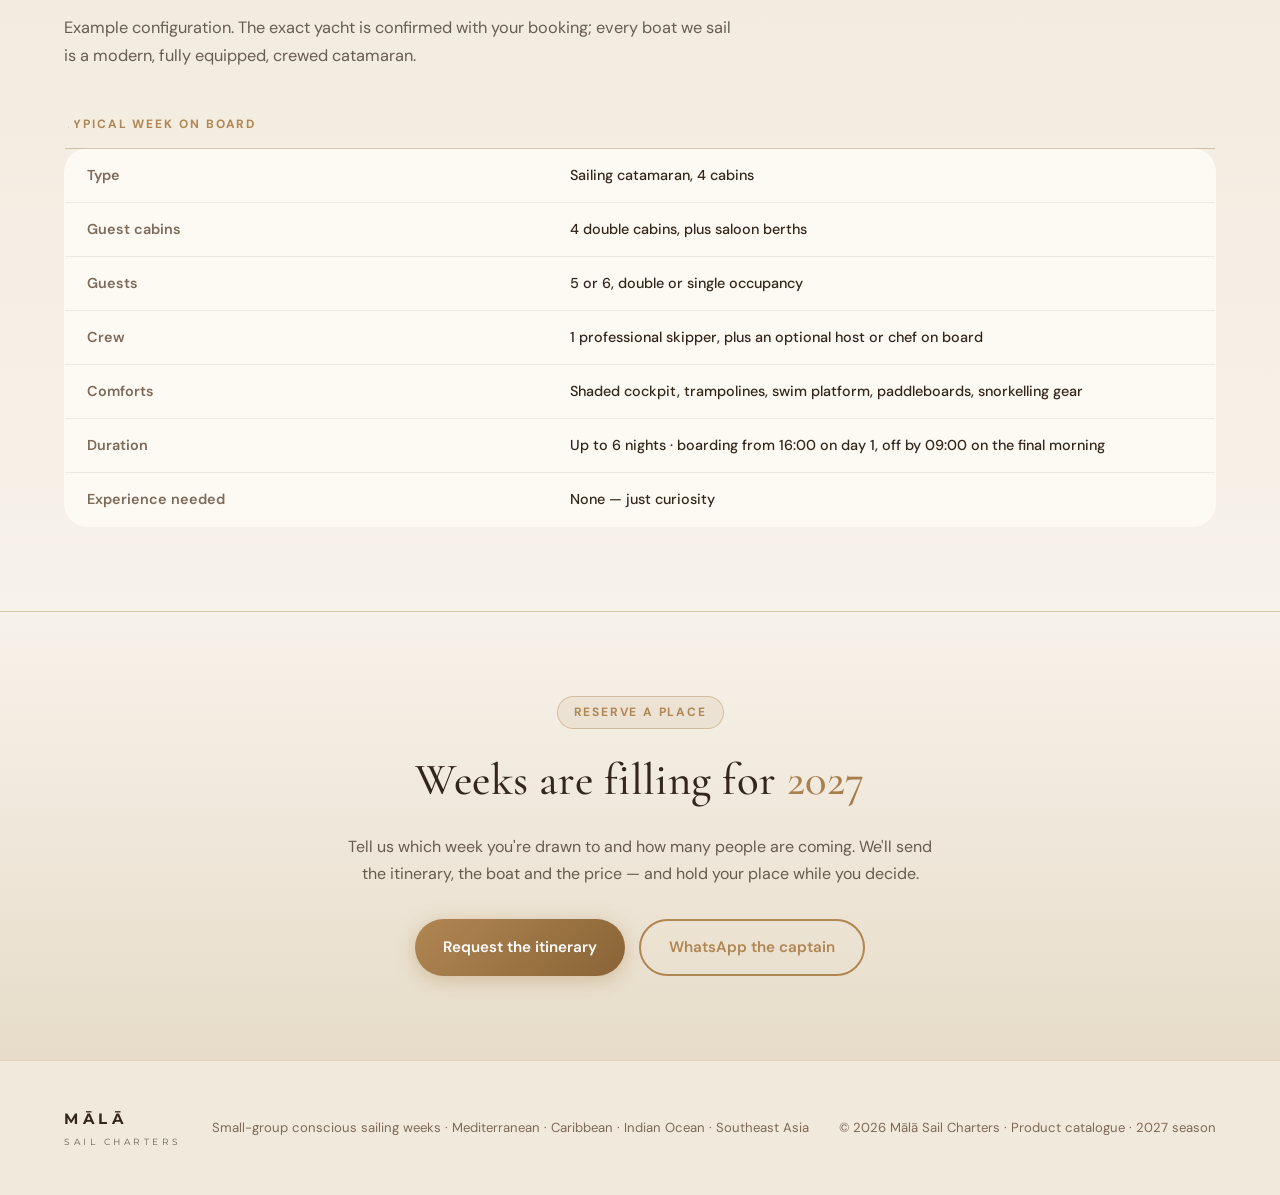
==== commit fe1d1d3f: "Deposits: state the five-interested trigger New rule: for group weeks each guest is asked for their " ====
--- a/catalogue.html
+++ b/catalogue.html
@@ -576,6 +576,10 @@
             </li>
             <li>
               <svg viewBox="0 0 24 24" fill="none" stroke="currentColor" stroke-width="2.4" stroke-linecap="round" stroke-linejoin="round" aria-hidden="true"><circle cx="12" cy="12" r="10"/><path d="M8 12.5l2.6 2.6L16 9.5"/></svg>
+              <span><strong>Deposits start at five</strong> — as soon as five of your guests are interested, each one is asked for their 30% deposit and the week is confirmed.</span>
+            </li>
+            <li>
+              <svg viewBox="0 0 24 24" fill="none" stroke="currentColor" stroke-width="2.4" stroke-linecap="round" stroke-linejoin="round" aria-hidden="true"><circle cx="12" cy="12" r="10"/><path d="M8 12.5l2.6 2.6L16 9.5"/></svg>
               <span><strong>We handle everything else</strong> — boat, captain, route, safety and the content of the whole week.</span>
             </li>
           </ul>
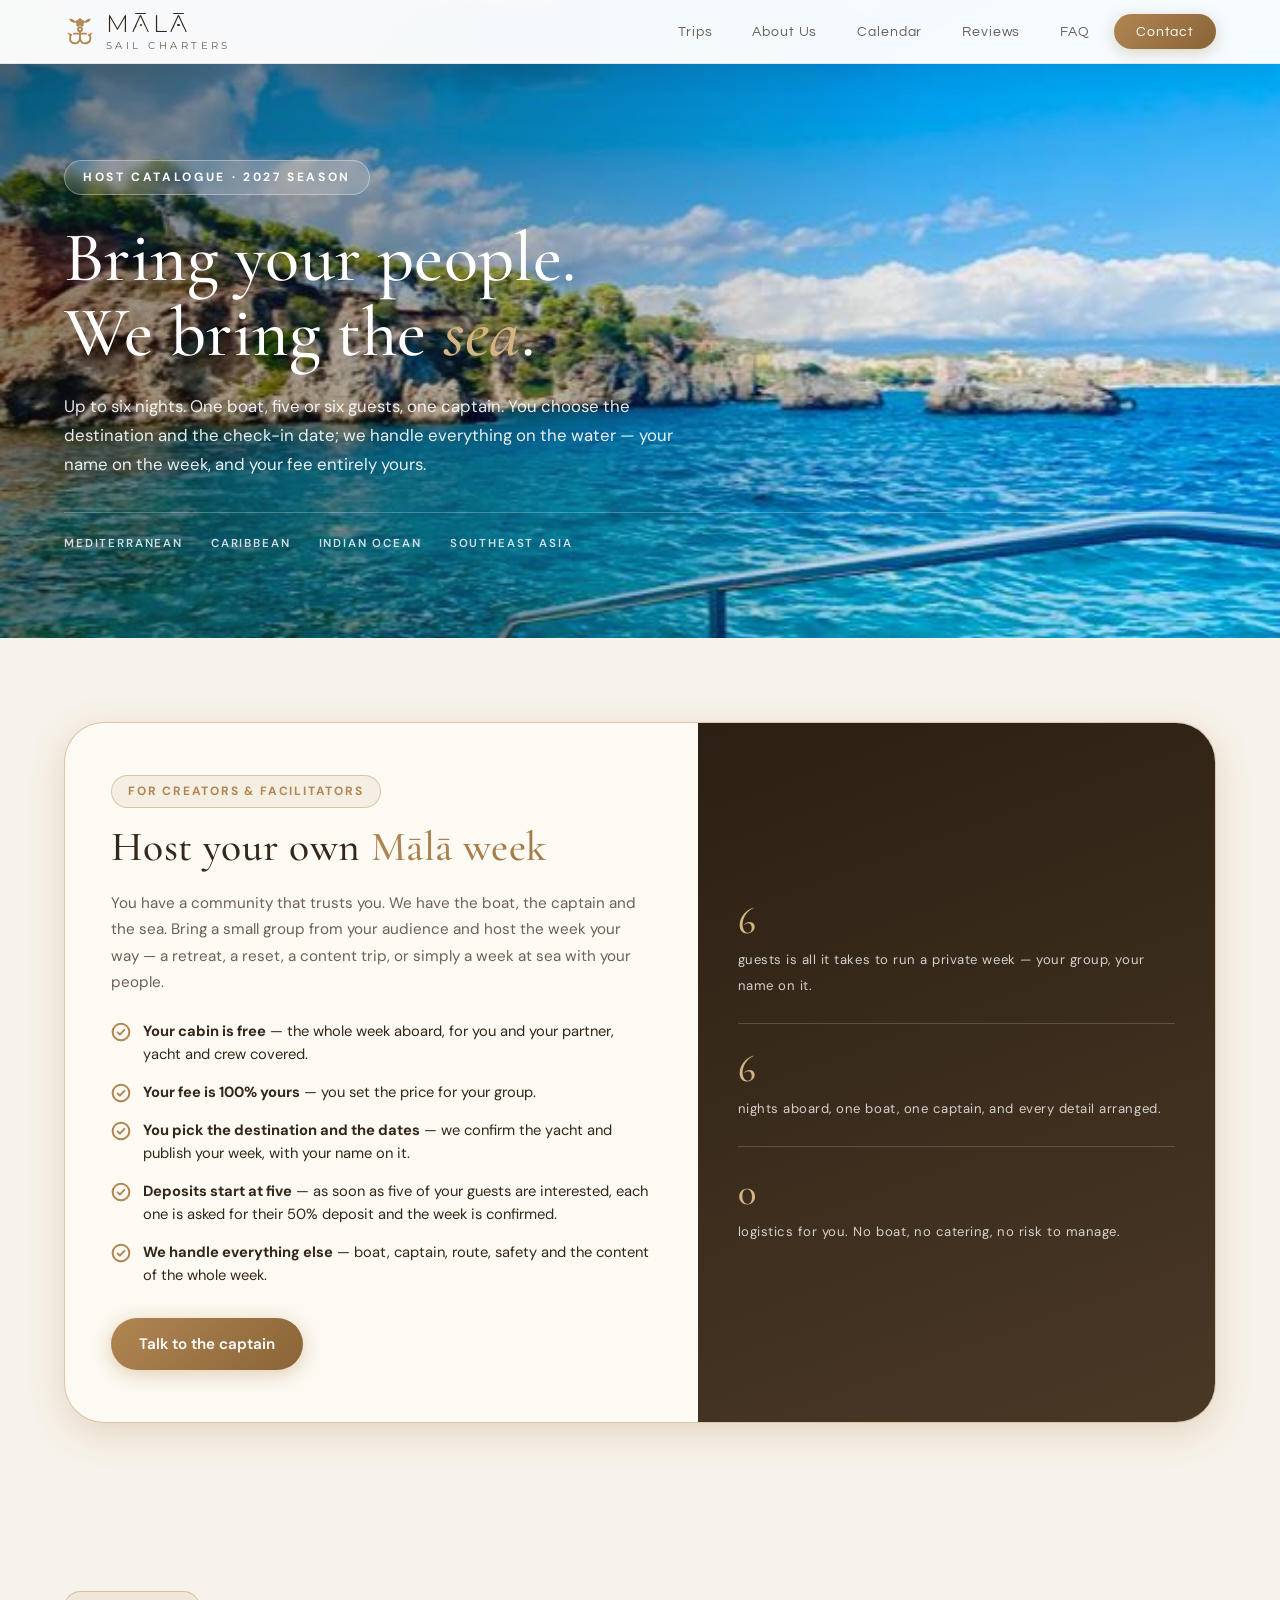
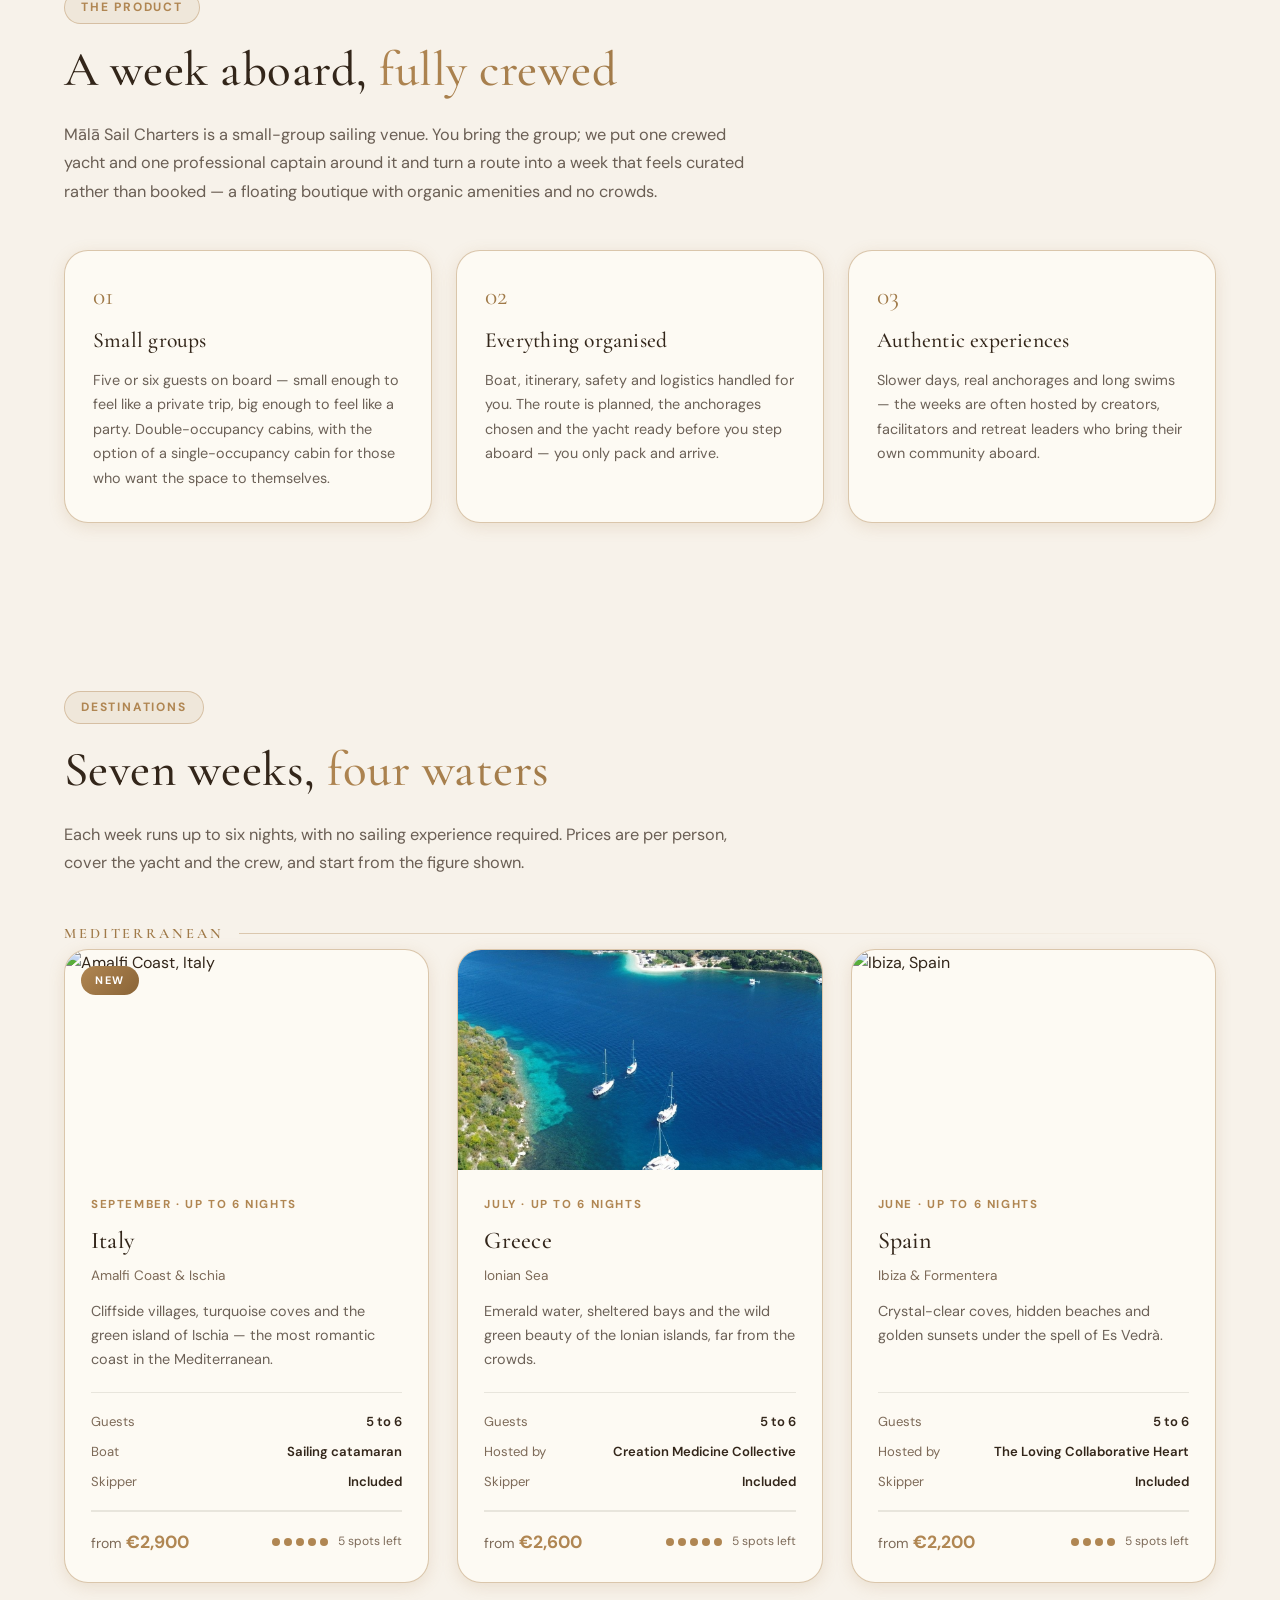
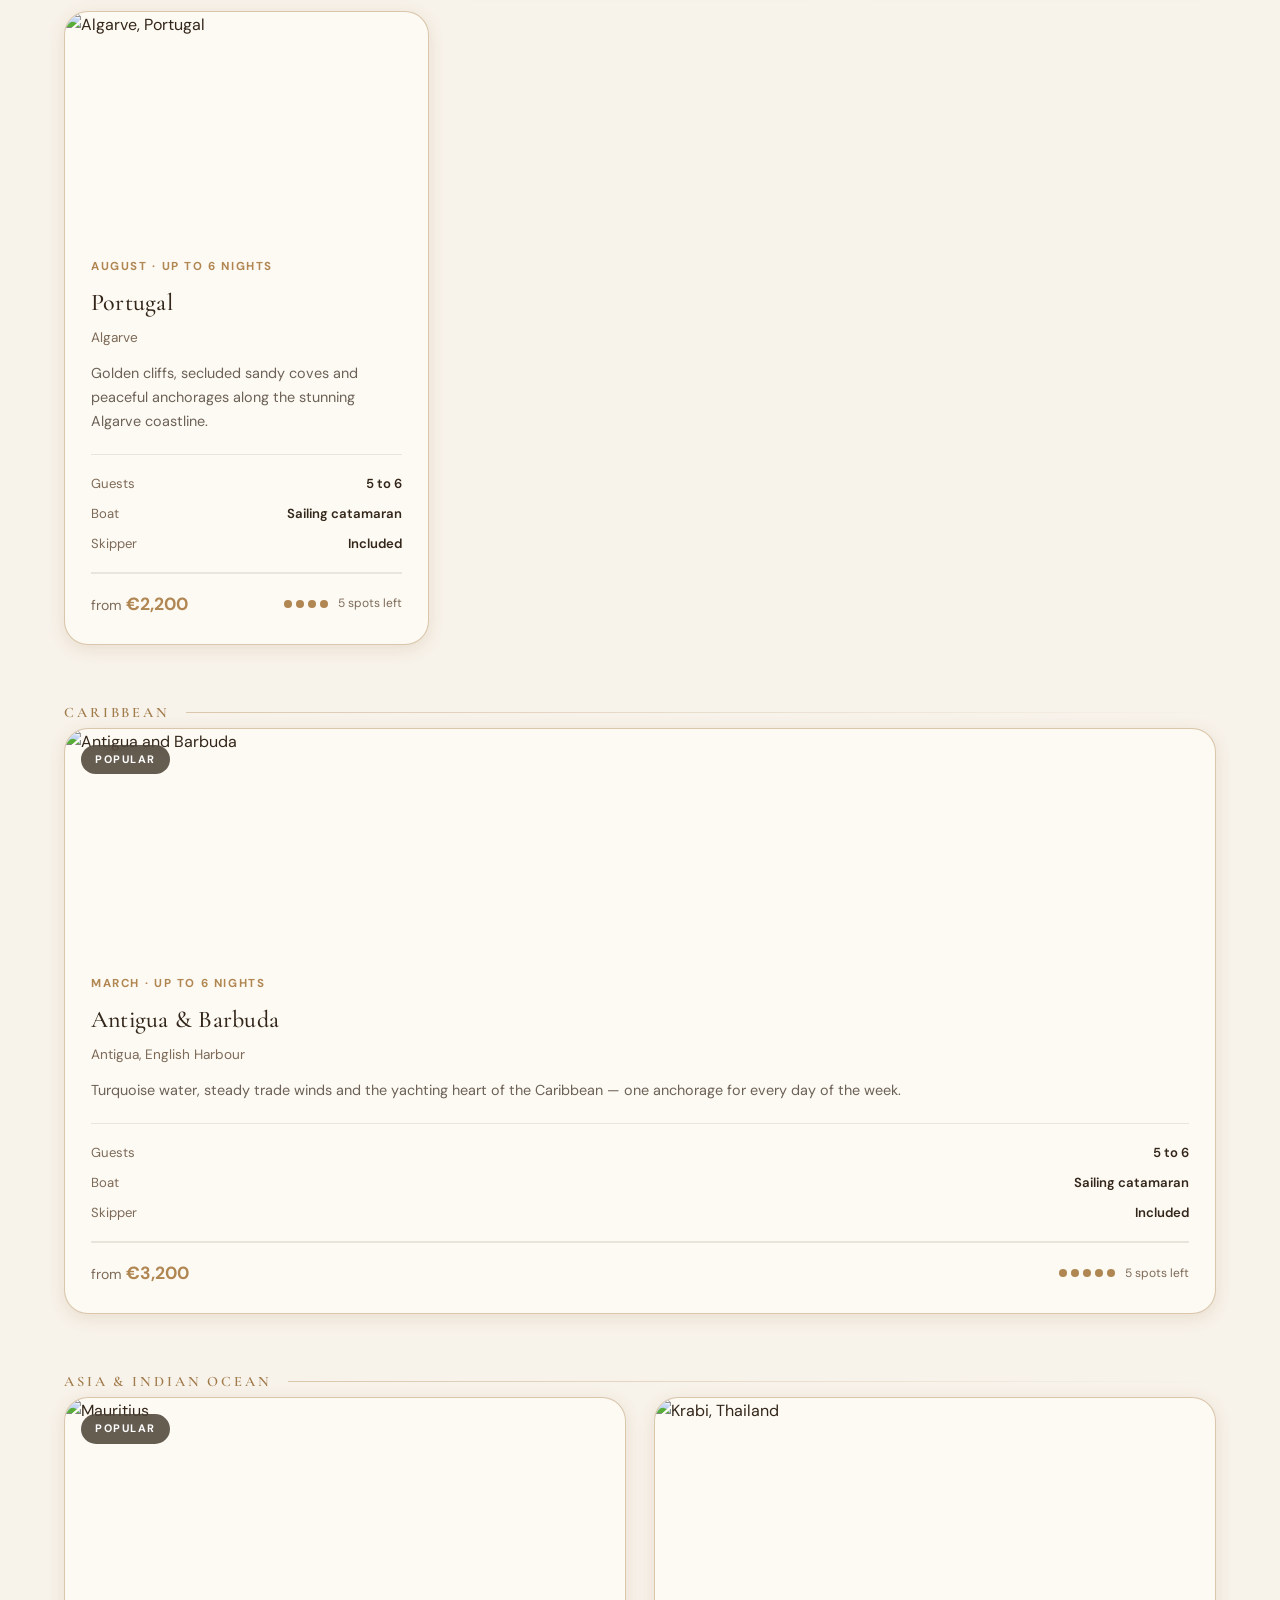
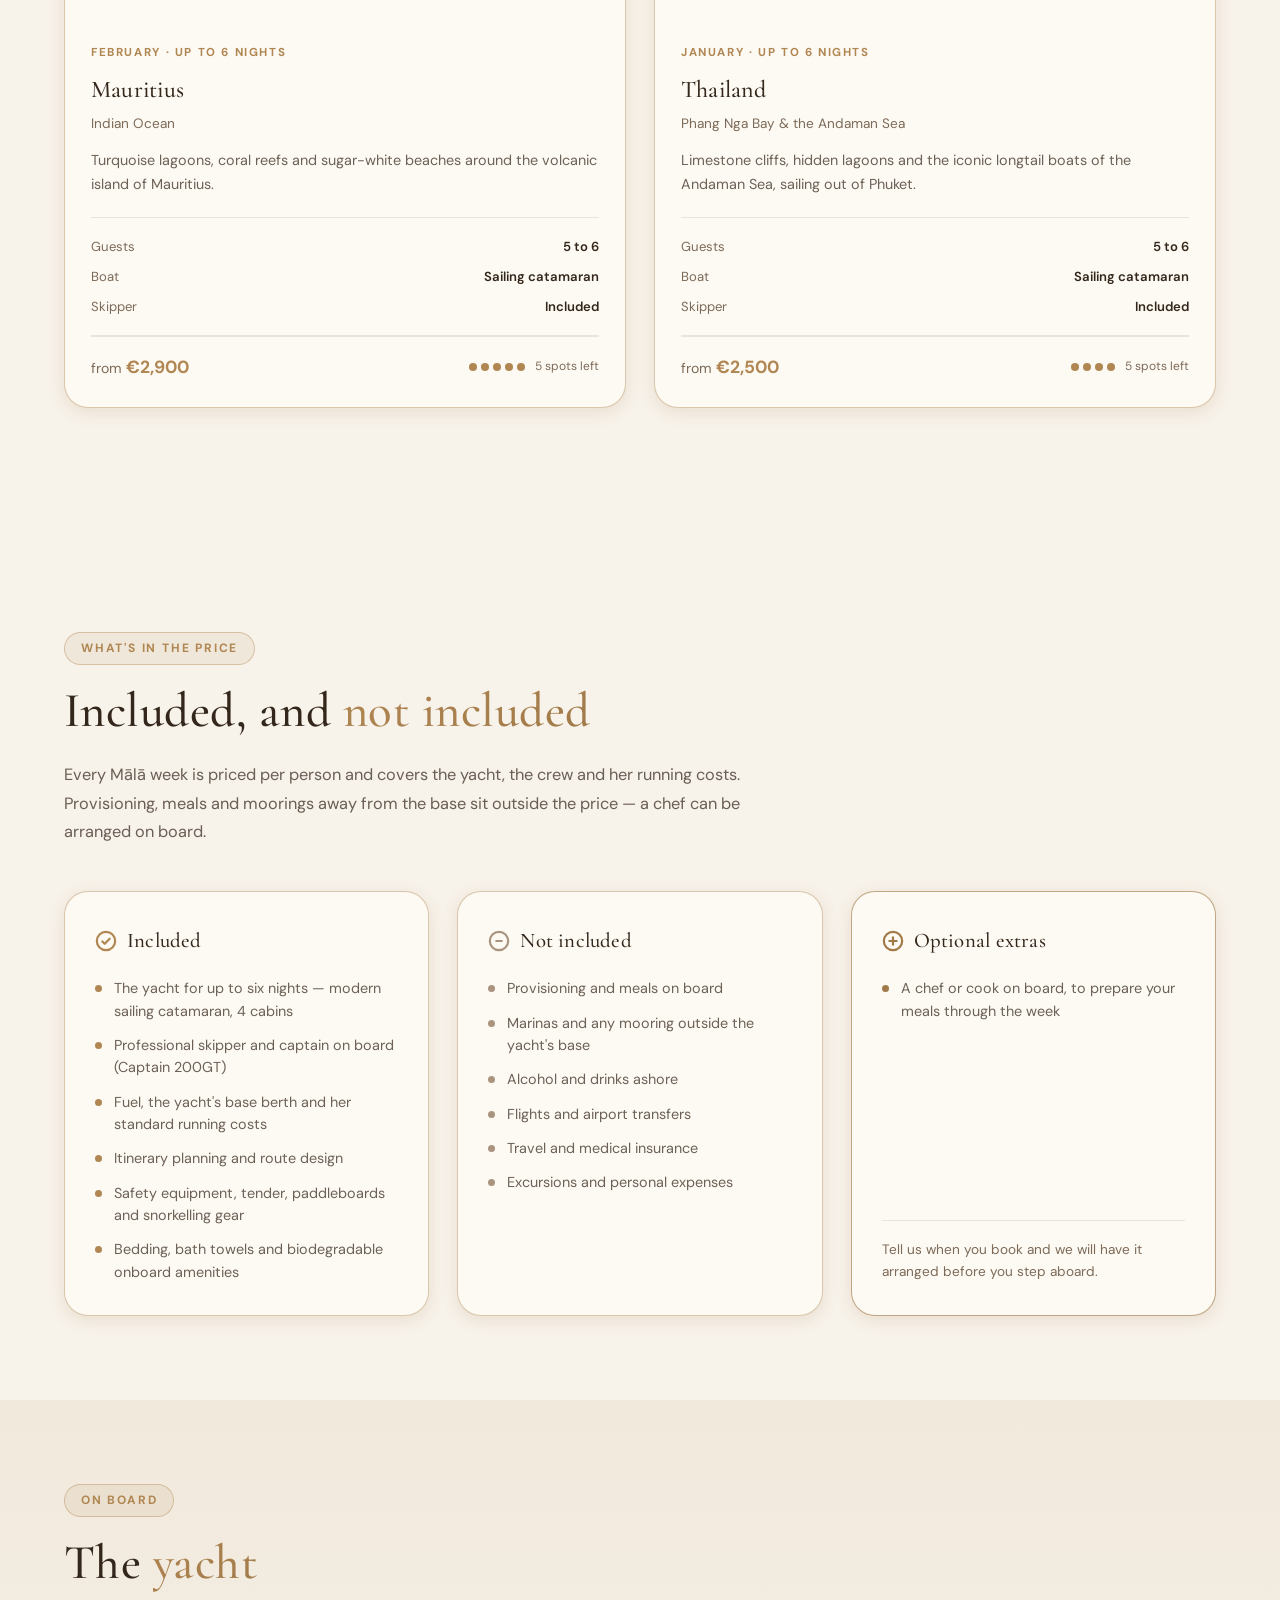
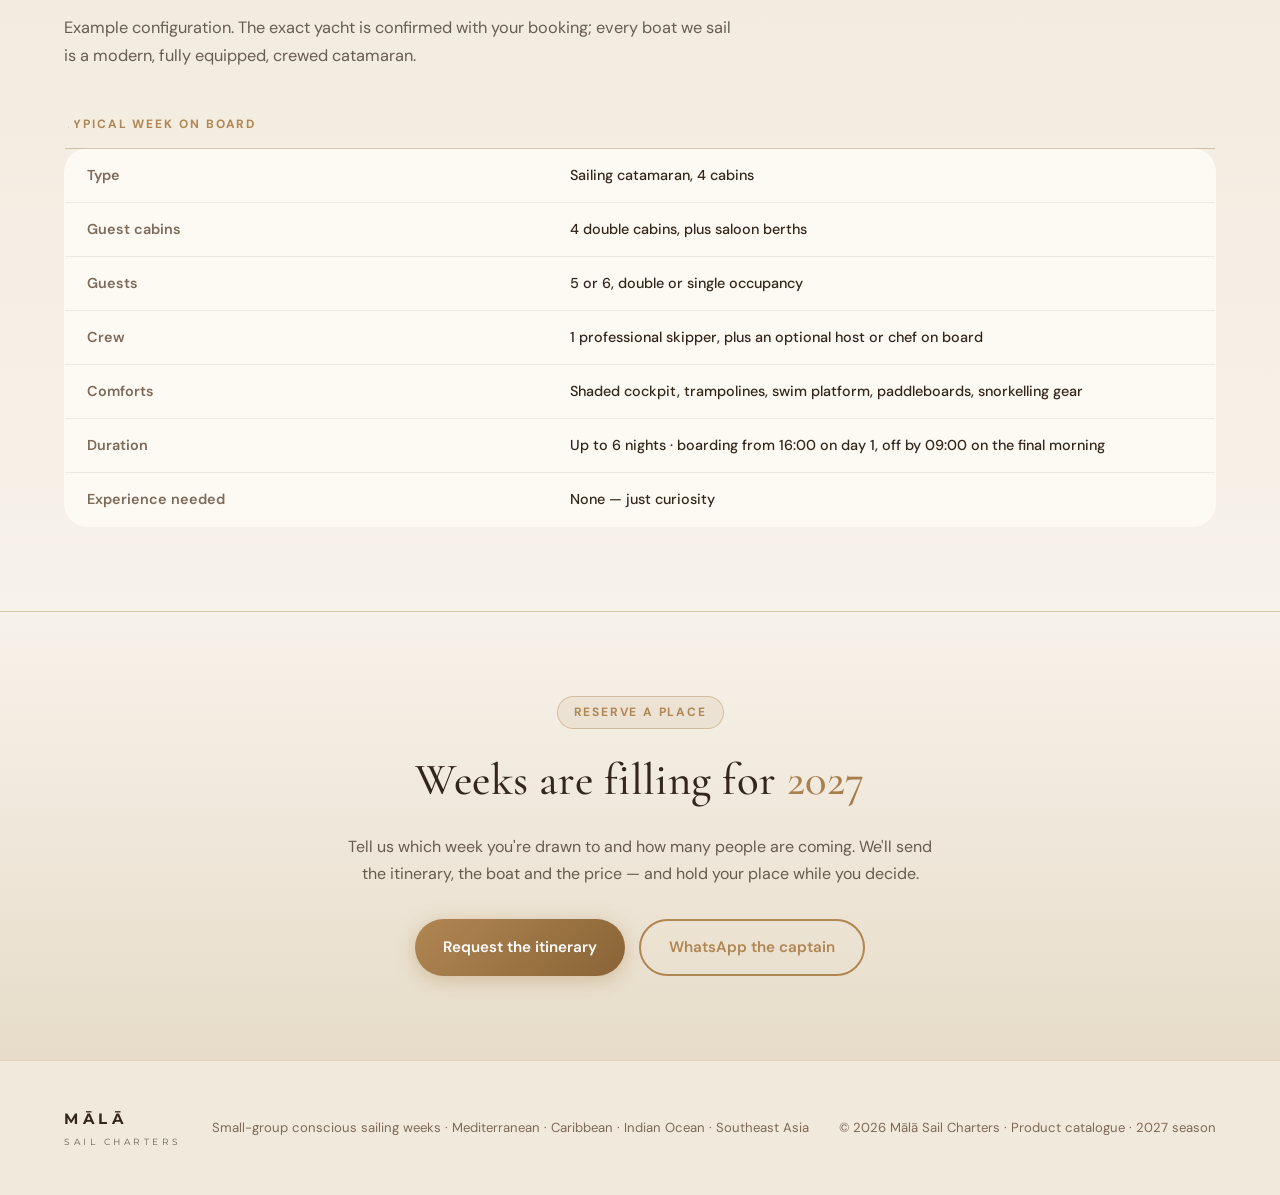
==== commit 2dafbc97: "Payment schedule: 50% deposit, then 25% + 25% Deposit to secure a place is now 50% (still requested " ====
--- a/catalogue.html
+++ b/catalogue.html
@@ -576,7 +576,7 @@
             </li>
             <li>
               <svg viewBox="0 0 24 24" fill="none" stroke="currentColor" stroke-width="2.4" stroke-linecap="round" stroke-linejoin="round" aria-hidden="true"><circle cx="12" cy="12" r="10"/><path d="M8 12.5l2.6 2.6L16 9.5"/></svg>
-              <span><strong>Deposits start at five</strong> — as soon as five of your guests are interested, each one is asked for their 30% deposit and the week is confirmed.</span>
+              <span><strong>Deposits start at five</strong> — as soon as five of your guests are interested, each one is asked for their 50% deposit and the week is confirmed.</span>
             </li>
             <li>
               <svg viewBox="0 0 24 24" fill="none" stroke="currentColor" stroke-width="2.4" stroke-linecap="round" stroke-linejoin="round" aria-hidden="true"><circle cx="12" cy="12" r="10"/><path d="M8 12.5l2.6 2.6L16 9.5"/></svg>
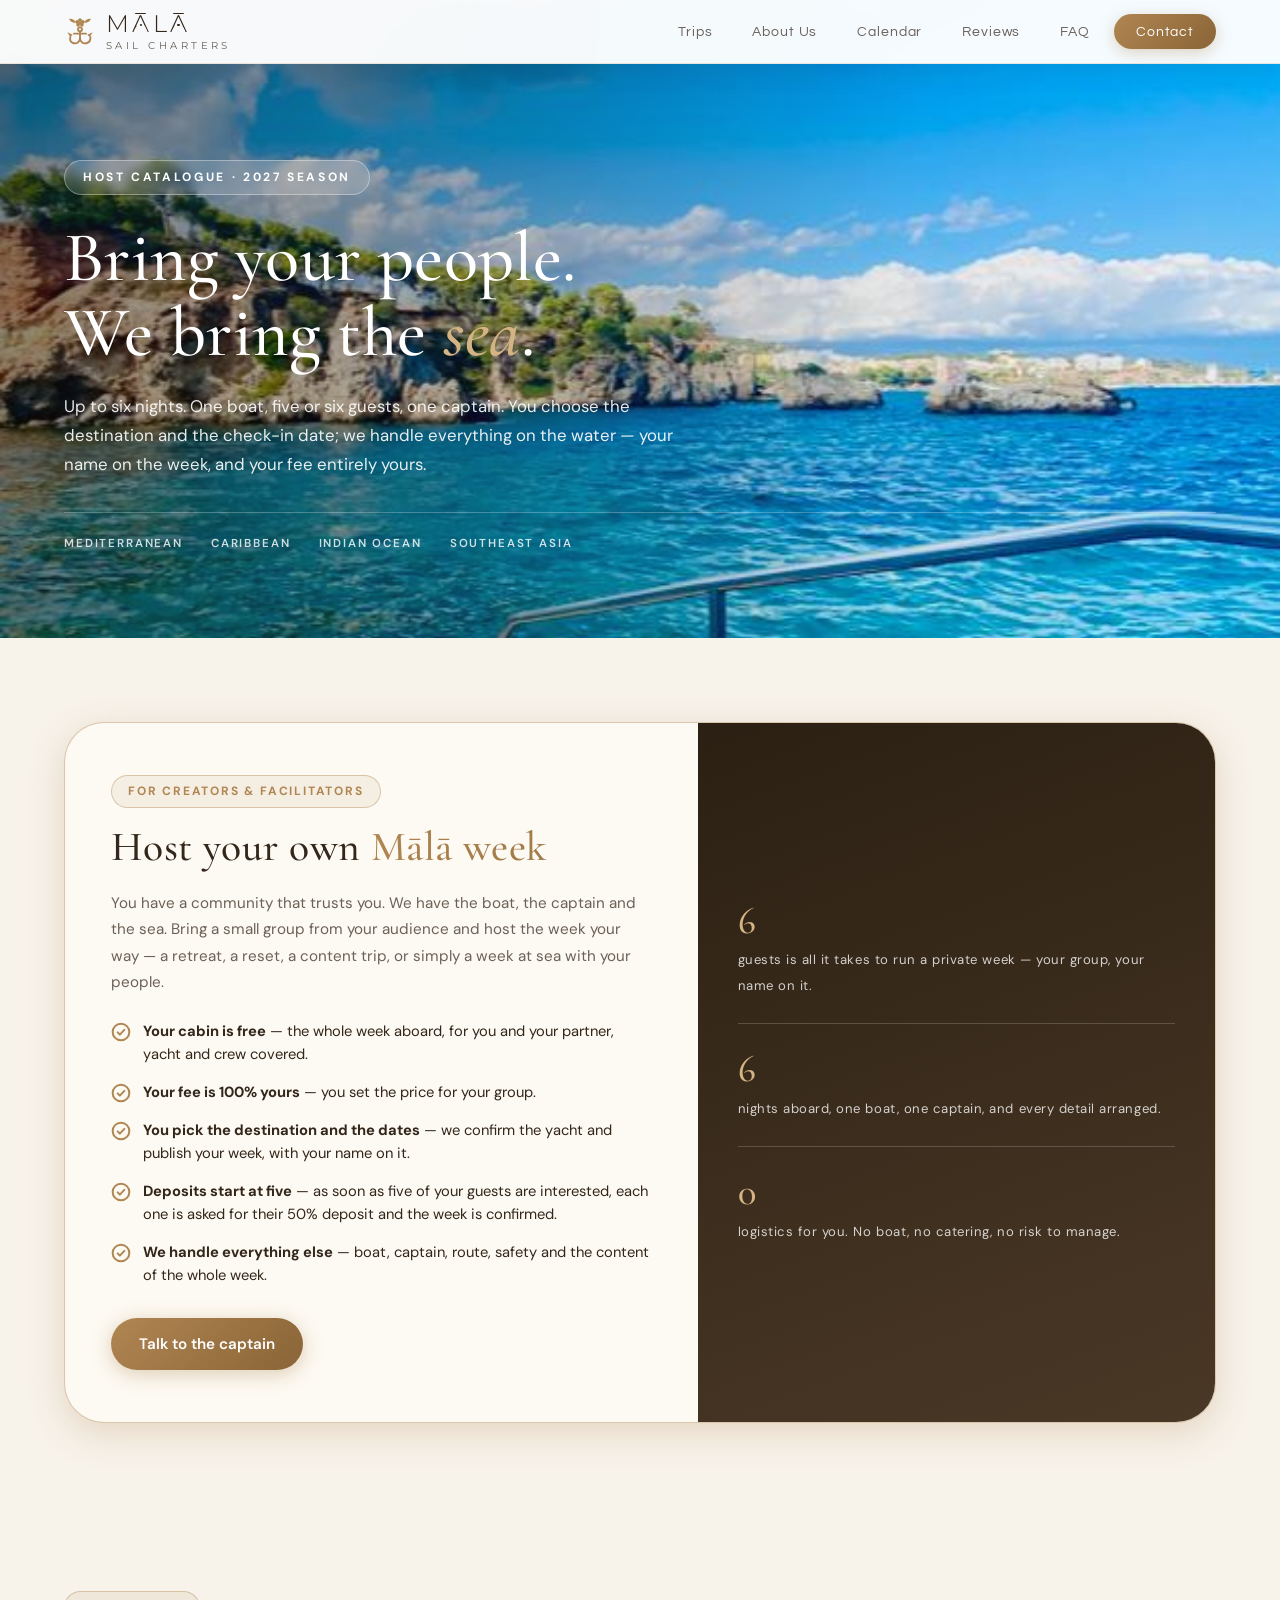
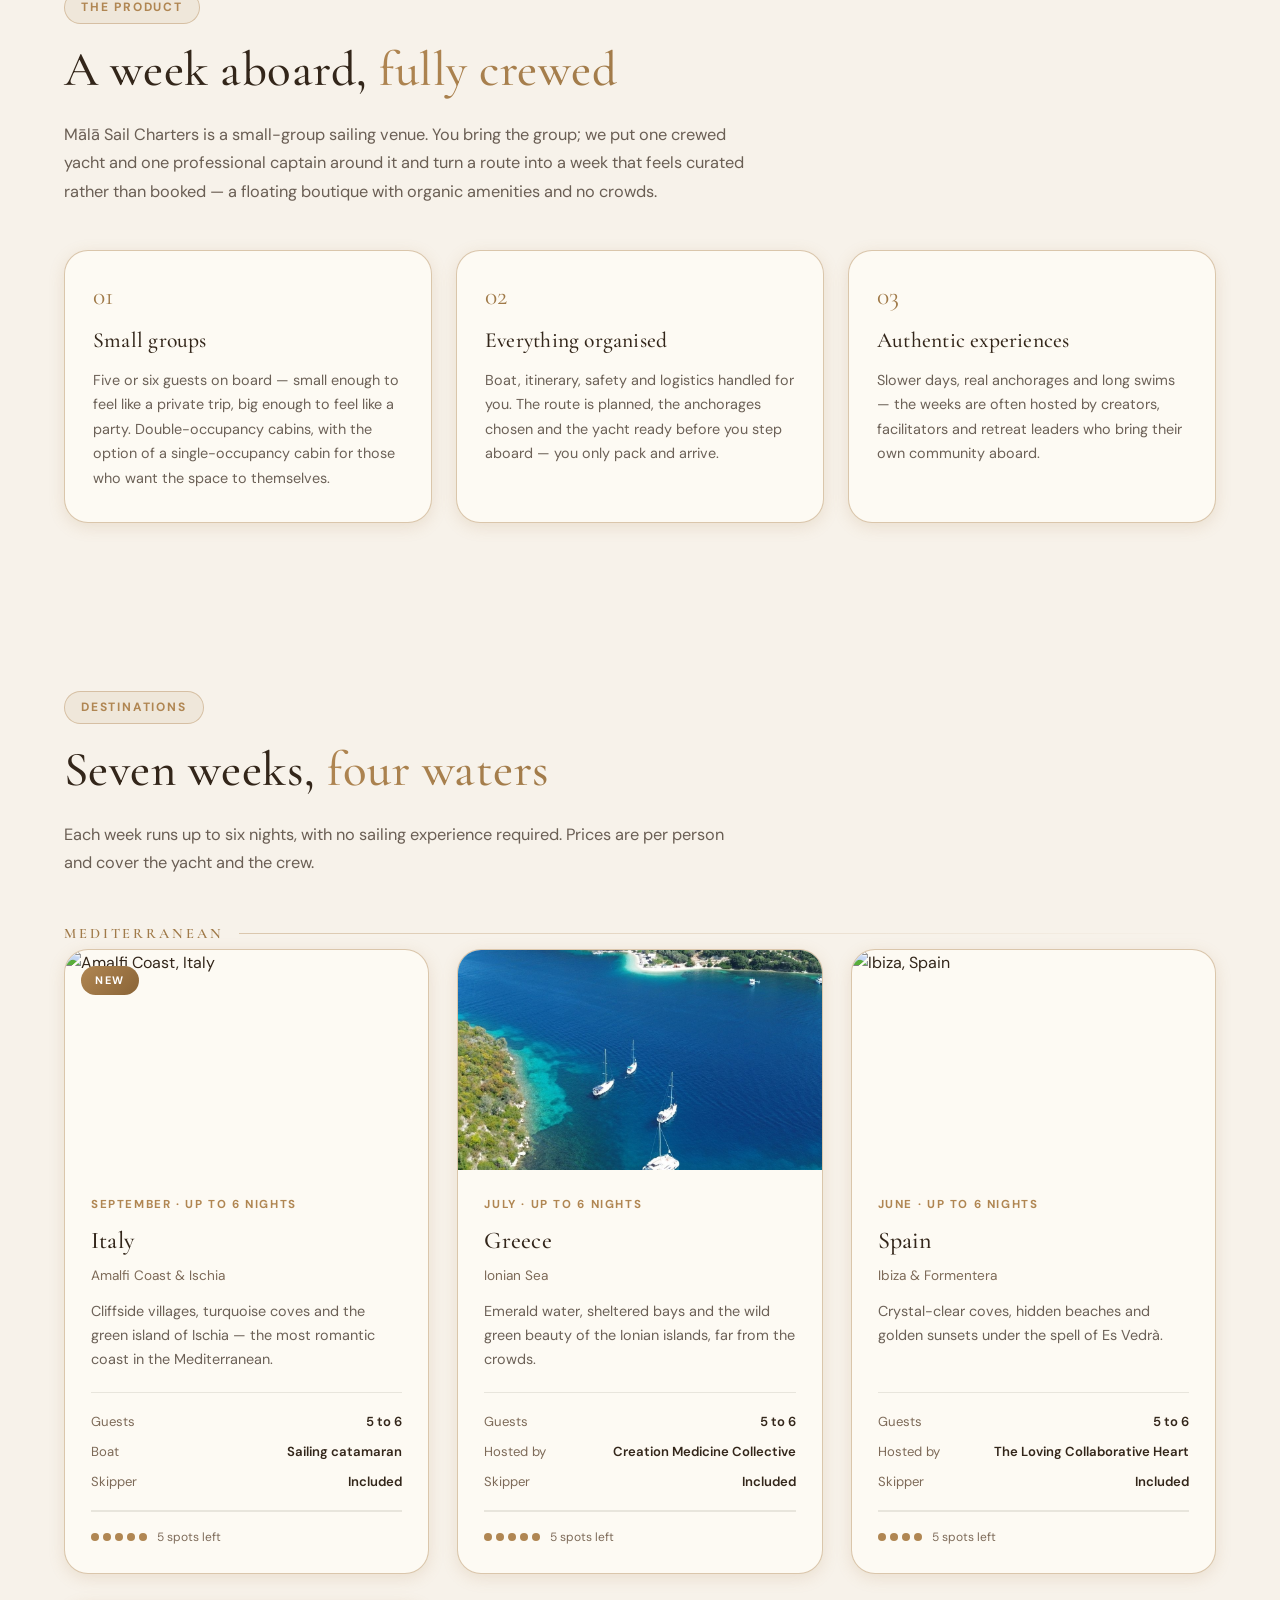
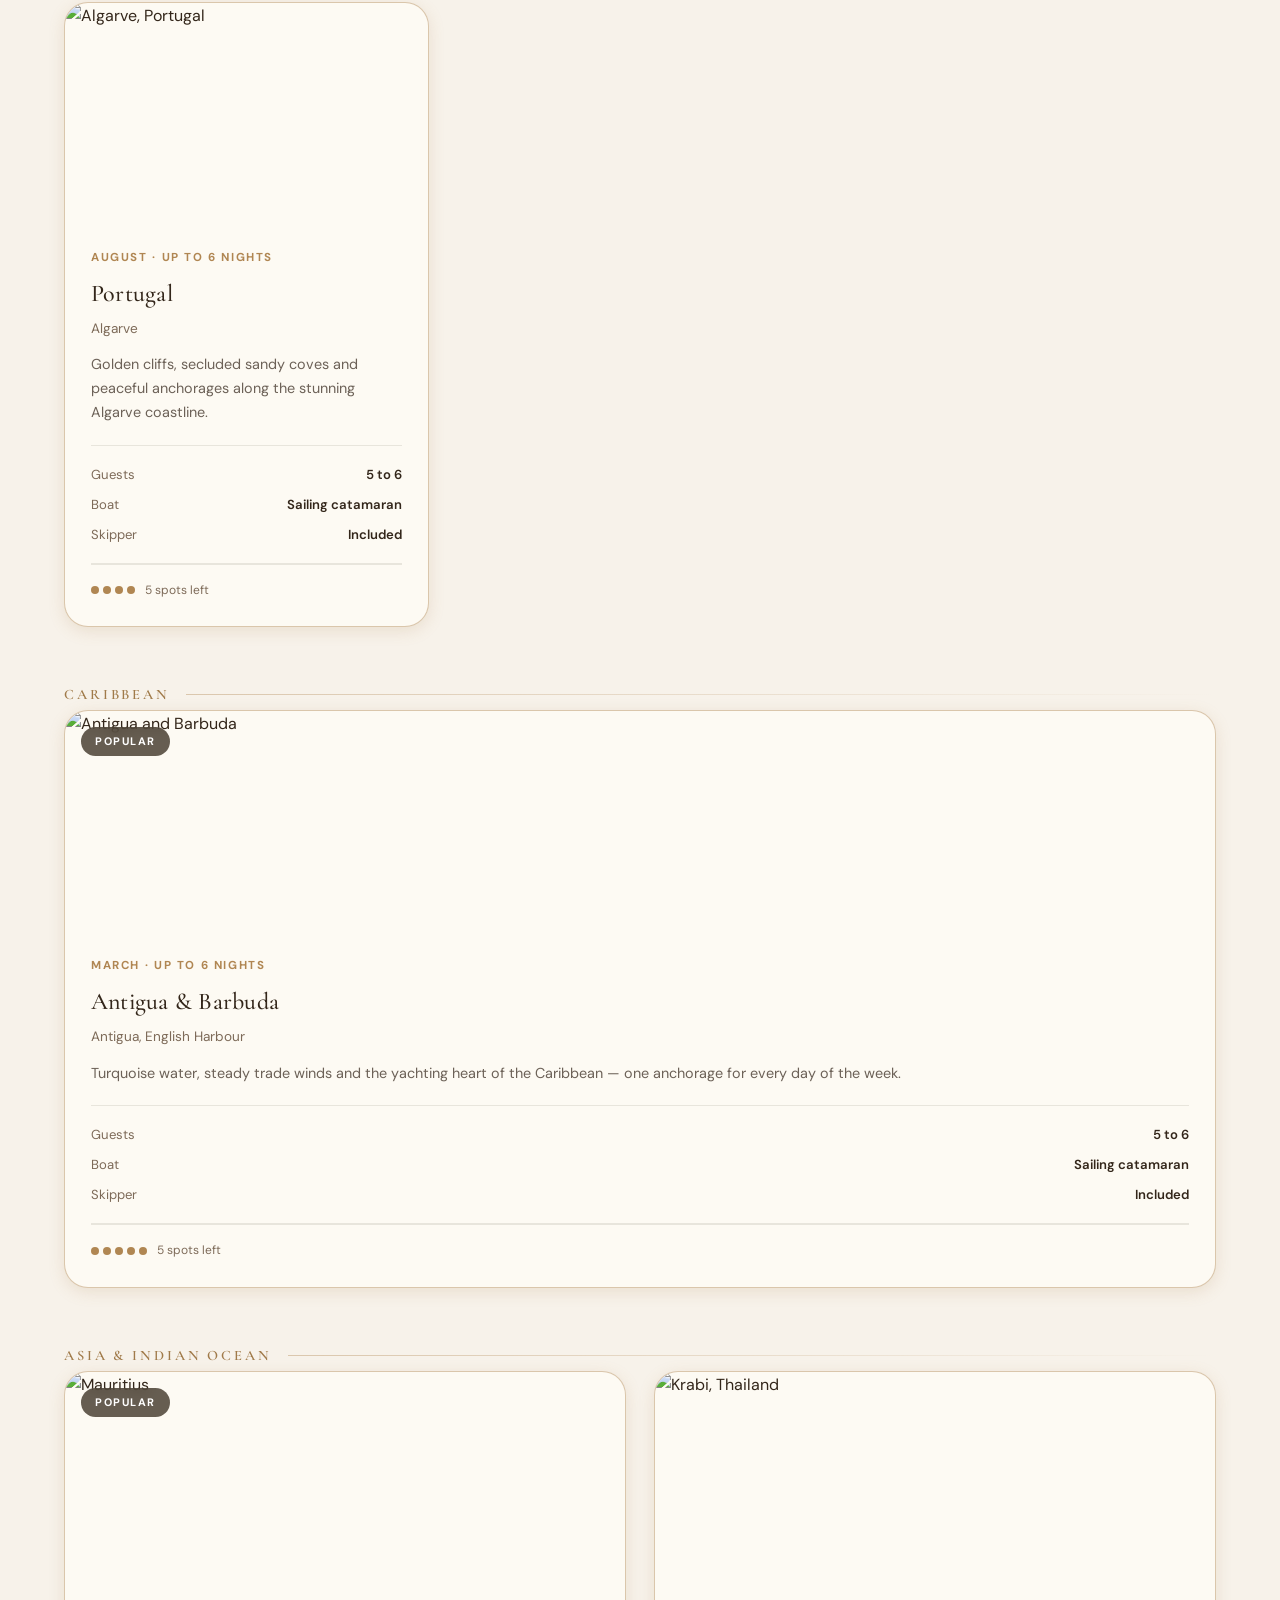
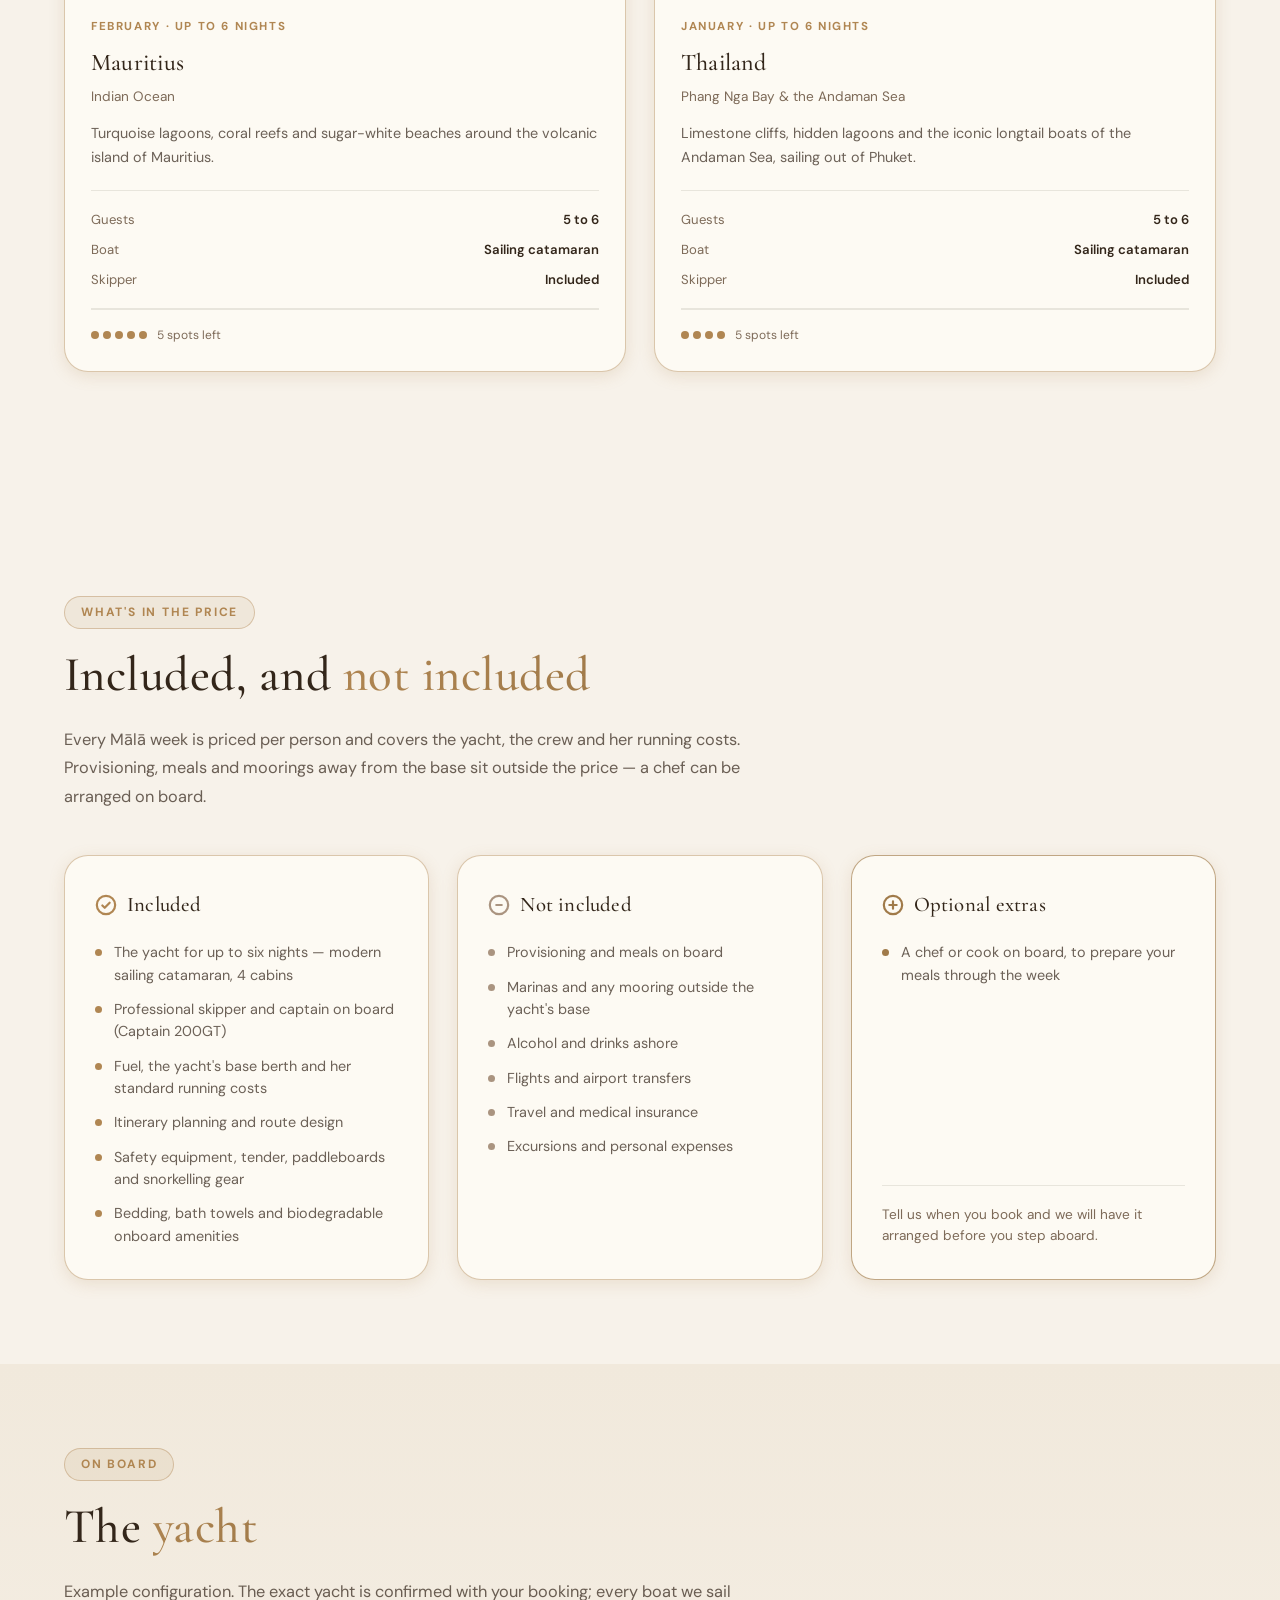
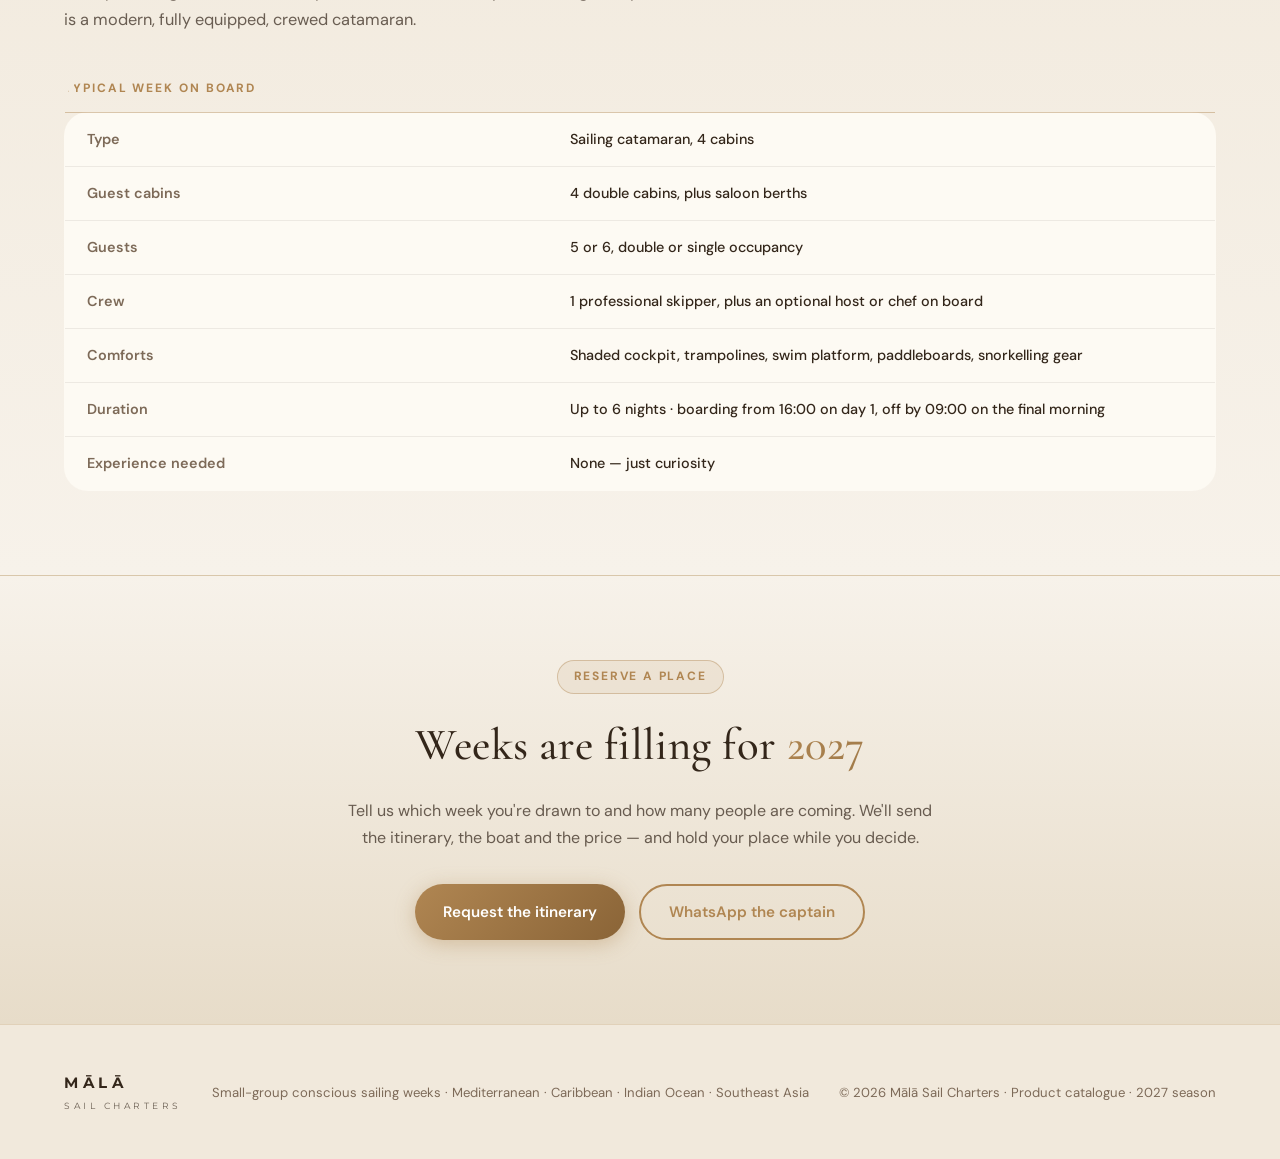
==== commit 069e1725: "Remove destination prices from the public site for now (cards, JSON-LD offers, FAQ/catalogue wording" ====
--- a/catalogue.html
+++ b/catalogue.html
@@ -645,7 +645,7 @@
     <div class="container">
       <div class="section-label">Destinations</div>
       <h2 class="section-title">Seven weeks, <span class="highlight">four waters</span></h2>
-      <p class="cat-lead">Each week runs up to six nights, with no sailing experience required. Prices are per person, cover the yacht and the crew, and start from the figure shown.</p>
+      <p class="cat-lead">Each week runs up to six nights, with no sailing experience required. Prices are per person and cover the yacht and the crew.</p>
 
       <!-- Mediterranean -->
       <div class="cat-region">
@@ -668,7 +668,6 @@
                 <div><span class="k">Skipper</span><span class="v">Included</span></div>
               </div>
               <div class="trip-footer">
-                <span class="trip-price">from <strong>€2,900</strong></span>
                 <div class="trip-spots">
                   <span class="spots-dot"></span><span class="spots-dot"></span>
                   <span class="spots-dot"></span><span class="spots-dot"></span>
@@ -694,7 +693,6 @@
                 <div><span class="k">Skipper</span><span class="v">Included</span></div>
               </div>
               <div class="trip-footer">
-                <span class="trip-price">from <strong>€2,600</strong></span>
                 <div class="trip-spots">
                   <span class="spots-dot"></span><span class="spots-dot"></span>
                   <span class="spots-dot"></span><span class="spots-dot"></span>
@@ -720,7 +718,6 @@
                 <div><span class="k">Skipper</span><span class="v">Included</span></div>
               </div>
               <div class="trip-footer">
-                <span class="trip-price">from <strong>€2,200</strong></span>
                 <div class="trip-spots">
                   <span class="spots-dot"></span><span class="spots-dot"></span>
                   <span class="spots-dot"></span><span class="spots-dot"></span>
@@ -745,7 +742,6 @@
                 <div><span class="k">Skipper</span><span class="v">Included</span></div>
               </div>
               <div class="trip-footer">
-                <span class="trip-price">from <strong>€2,200</strong></span>
                 <div class="trip-spots">
                   <span class="spots-dot"></span><span class="spots-dot"></span>
                   <span class="spots-dot"></span><span class="spots-dot"></span>
@@ -778,7 +774,6 @@
                 <div><span class="k">Skipper</span><span class="v">Included</span></div>
               </div>
               <div class="trip-footer">
-                <span class="trip-price">from <strong>€3,200</strong></span>
                 <div class="trip-spots">
                   <span class="spots-dot"></span><span class="spots-dot"></span>
                   <span class="spots-dot"></span><span class="spots-dot"></span>
@@ -812,7 +807,6 @@
                 <div><span class="k">Skipper</span><span class="v">Included</span></div>
               </div>
               <div class="trip-footer">
-                <span class="trip-price">from <strong>€2,900</strong></span>
                 <div class="trip-spots">
                   <span class="spots-dot"></span><span class="spots-dot"></span>
                   <span class="spots-dot"></span><span class="spots-dot"></span>
@@ -838,7 +832,6 @@
                 <div><span class="k">Skipper</span><span class="v">Included</span></div>
               </div>
               <div class="trip-footer">
-                <span class="trip-price">from <strong>€2,500</strong></span>
                 <div class="trip-spots">
                   <span class="spots-dot"></span><span class="spots-dot"></span>
                   <span class="spots-dot"></span><span class="spots-dot"></span>
--- a/styles.css
+++ b/styles.css
@@ -252,6 +252,19 @@
 .navbar:not(.scrolled) .burger-btn span { background: #fff; }
 .navbar:not(.scrolled) .logo-icon-svg { color: #fff; }
 
+/* The 2027 hero opens on a bright sky, so the transparent bar's type carries
+   the same soft shadow as the hero copy. It is invisible over the darker
+   parts of any photo, and it is what keeps the small links crisp where the
+   sky is at its brightest, right behind the bar. */
+.navbar:not(.scrolled) .nav-logo,
+.navbar:not(.scrolled) .nav-link {
+  text-shadow: 0 1px 3px rgba(10,6,3,0.55), 0 2px 18px rgba(10,6,3,0.45);
+}
+/* Same idea for the three white bars of the burger. */
+.navbar:not(.scrolled) .burger-btn span {
+  box-shadow: 0 1px 3px rgba(10,6,3,0.6);
+}
+
 .nav-container {
   max-width: 1200px;
   margin: 0 auto;
@@ -444,10 +457,10 @@
   height: 100%;
   object-fit: cover;
   object-position: center;
-  /* Mild correction: the photo's median sits at 111/255, slightly under
-     mid-grey, and the right half is darker than the left. Lifts it without
-     washing out the sky. */
-  filter: brightness(1.12) contrast(1.03) saturate(1.06);
+  /* The 2027 hero photo is graded in the file itself: a shadow-lifting gamma
+     (median 91 -> 133) with a highlight-safe shoulder so the bright sky keeps
+     its gradation, plus vibrance and a light unsharp mask. No CSS correction
+     is layered on top of it. */
   transform: scale(1.05);
   animation: heroZoom 20s ease-in-out infinite alternate;
 }
@@ -459,9 +472,11 @@
   position: absolute;
   inset: 0;
   /* A soft dark wash across the top so the transparent white bar stays
-     readable over the bright sky; it fades out well before the content. */
+     readable. The 2027 photo opens on a much brighter sky than the one it
+     replaced, so the scrim is a touch deeper; it still clears before the
+     content. */
   background:
-    linear-gradient(180deg, rgba(18,13,7,0.5) 0%, rgba(18,13,7,0.24) 6%, rgba(18,13,7,0) 16%),
+    linear-gradient(180deg, rgba(18,13,7,0.60) 0%, rgba(18,13,7,0.30) 6%, rgba(18,13,7,0) 17%),
     var(--gradient-hero);
 }
 
@@ -478,14 +493,18 @@
   display: inline-flex;
   align-items: center;
   gap: 8px;
-  background: rgba(176,134,82,0.15);
-  border: 1px solid rgba(176,134,82,0.4);
+  /* The 2027 photo opens over a bright sky, where a pale bronze tint with
+     bronze type (the old treatment) washed out. A dark bronze glass chip
+     with white type keeps it readable on any backdrop and still reads
+     bronze. */
+  background: rgba(58,42,24,0.58);
+  border: 1px solid rgba(212,180,132,0.45);
   backdrop-filter: blur(8px);
   padding: 8px 20px;
   border-radius: 999px;
   font-size: 0.85rem;
   font-weight: 600;
-  color: var(--cyan-light);
+  color: #fff;
   margin-bottom: 24px;
   animation: fadeInDown 0.8s ease both;
 }
@@ -640,7 +659,11 @@
   gap: 28px;
   margin-bottom: 48px;
 }
-.trips-grid.is-collapsed { display: none; }
+/* The grid opens on the season a visitor can book now — the coming winter —
+   and keeps the summer departures behind the button. It used to hide every
+   card until the button was pressed, which left the section empty and the
+   hero's "See Trips" pointing at nothing. */
+.trips-grid.is-collapsed [data-season="summer"] { display: none; }
 
 .trips-group-title {
   grid-column: 1 / -1;
@@ -1295,7 +1318,7 @@
   overflow: hidden;
   transition: max-height 0.4s ease, padding 0.3s ease;
 }
-.faq-item.open .faq-answer { max-height: 300px; }
+.faq-item.open .faq-answer { max-height: 1100px; }
 
 .faq-answer p {
   padding: 4px 24px 20px;
@@ -1764,6 +1787,13 @@
 
 .newsletter-container p { color: var(--ink-muted); font-size: 0.95rem; }
 
+/* Partner mark shown under the subscriber pitch: the coffee served on board. */
+.newsletter-partner-logo {
+  width: 172px;
+  height: auto;
+  opacity: 0.92;
+}
+
 .newsletter-form {
   display: flex;
   gap: 12px;
@@ -1807,10 +1837,64 @@
   box-shadow: 0 8px 30px rgba(176,134,82,0.55);
 }
 
+/* The welcome panel that replaces the form once someone subscribes: it carries
+   the ambassador link, a copy button and the affiliate disclosure. */
 .newsletter-success {
+  width: 100%;
+  display: flex;
+  flex-direction: column;
+  align-items: center;
+  gap: 10px;
+  padding: 22px 24px;
+  background: var(--card);
+  border: 1px solid rgba(176,134,82,0.45);
+  border-radius: var(--radius-md);
+  box-shadow: var(--shadow-sm);
+  text-align: center;
+}
+.newsletter-success .gift-title {
   color: var(--cyan);
   font-weight: 600;
-  font-size: 0.95rem;
+  font-size: 0.98rem;
+}
+.newsletter-success .gift-lead {
+  font-size: 0.9rem;
+  color: var(--ink-muted);
+  line-height: 1.7;
+}
+.newsletter-success .gift-link {
+  font-family: var(--font-main);
+  font-size: 0.92rem;
+  font-weight: 700;
+  color: var(--cyan);
+  text-decoration: underline;
+  text-underline-offset: 3px;
+  overflow-wrap: anywhere;
+  max-width: 100%;
+}
+.newsletter-success .gift-link:hover { color: var(--gold); }
+.newsletter-success .gift-copy {
+  padding: 9px 22px;
+  background: transparent;
+  border: 1px solid rgba(176,134,82,0.55);
+  border-radius: 999px;
+  color: var(--cyan);
+  font-family: var(--font-main);
+  font-size: 0.82rem;
+  font-weight: 700;
+  letter-spacing: 0.03em;
+  cursor: pointer;
+  transition: var(--transition);
+}
+.newsletter-success .gift-copy:hover {
+  background: rgba(176,134,82,0.1);
+  border-color: var(--cyan);
+}
+.newsletter-success .gift-note {
+  font-size: 0.76rem;
+  line-height: 1.6;
+  color: var(--gray-500);
+  max-width: 46ch;
 }
 
 .newsletter-legal {
@@ -2111,6 +2195,8 @@
   .faq-question { font-size: 0.9rem; padding: 18px; }
   .trip-footer { flex-direction: column; align-items: flex-start; gap: 10px; }
   .newsletter-form button { width: 100%; }
+  .newsletter-partner-logo { width: 150px; }
+  .newsletter-success { padding: 20px 16px; }
   .footer-grid { gap: 40px; }
   .captain-img { height: 260px; }
 
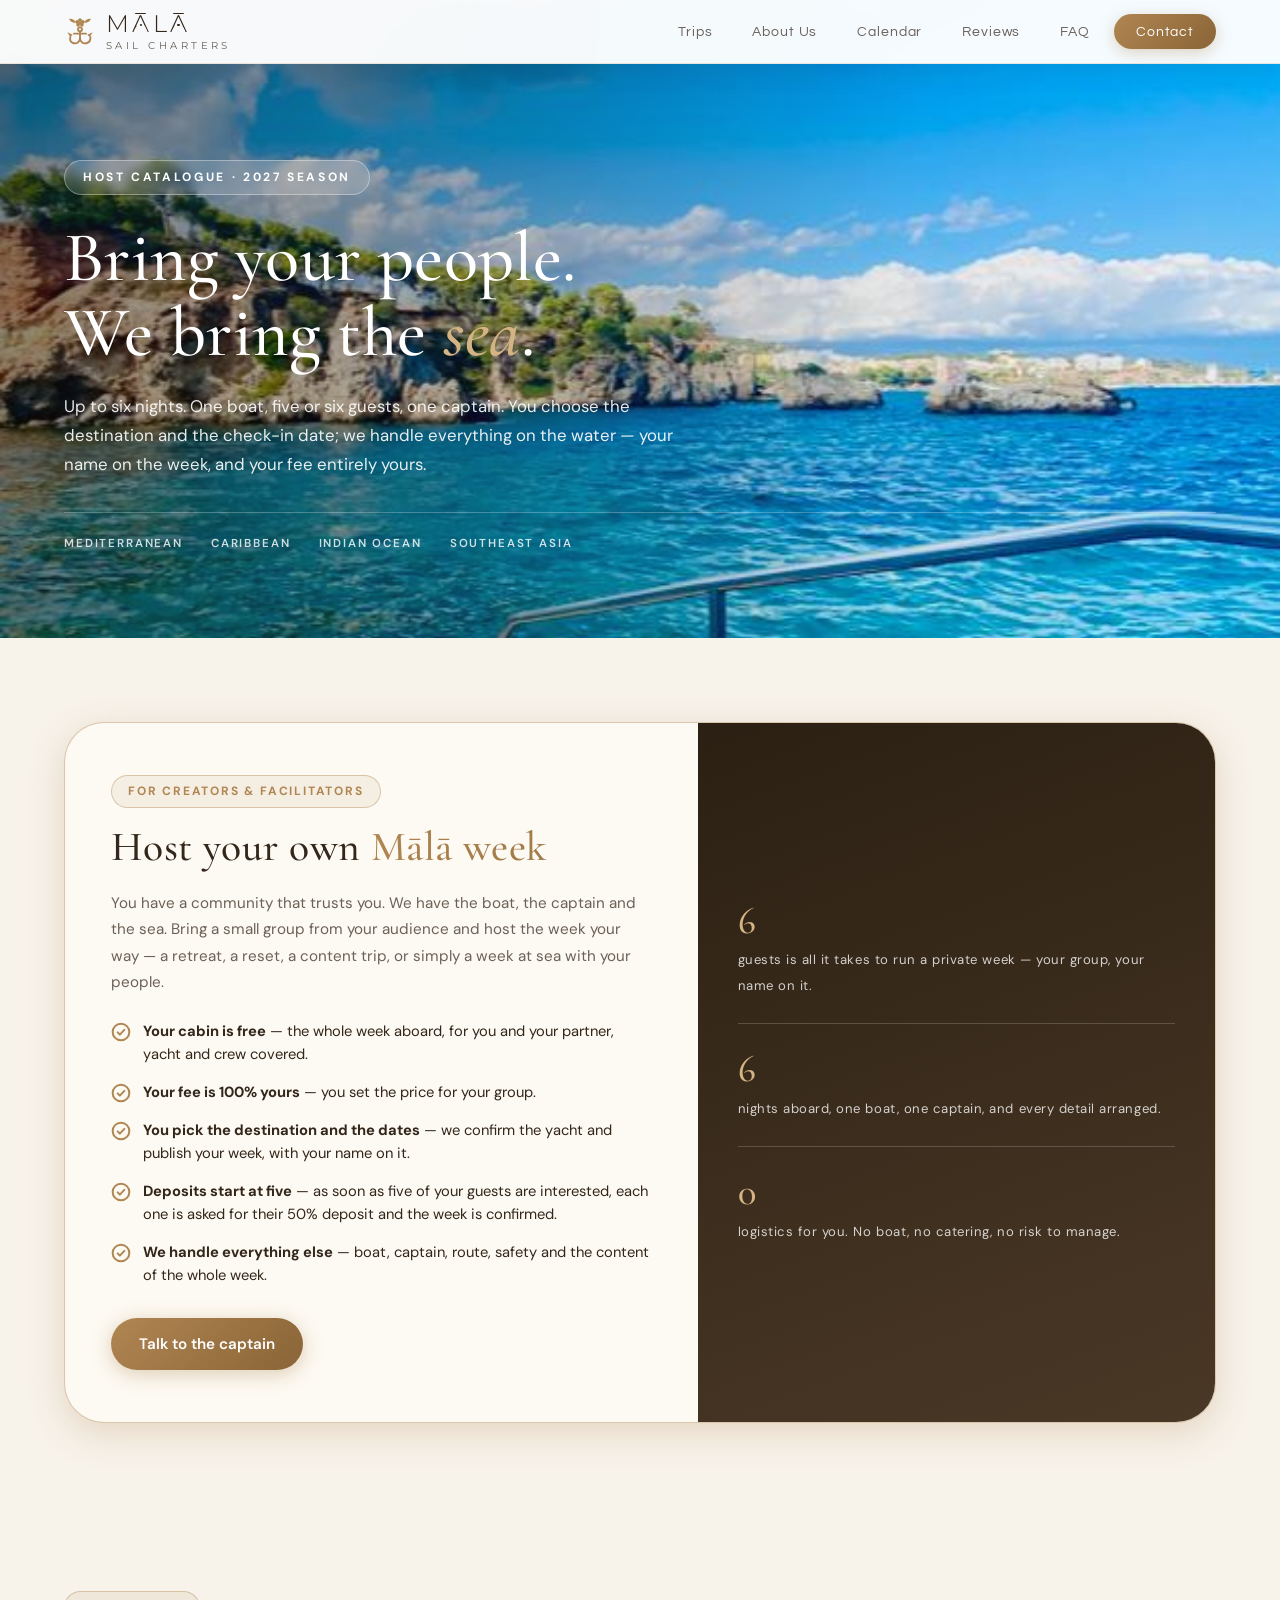
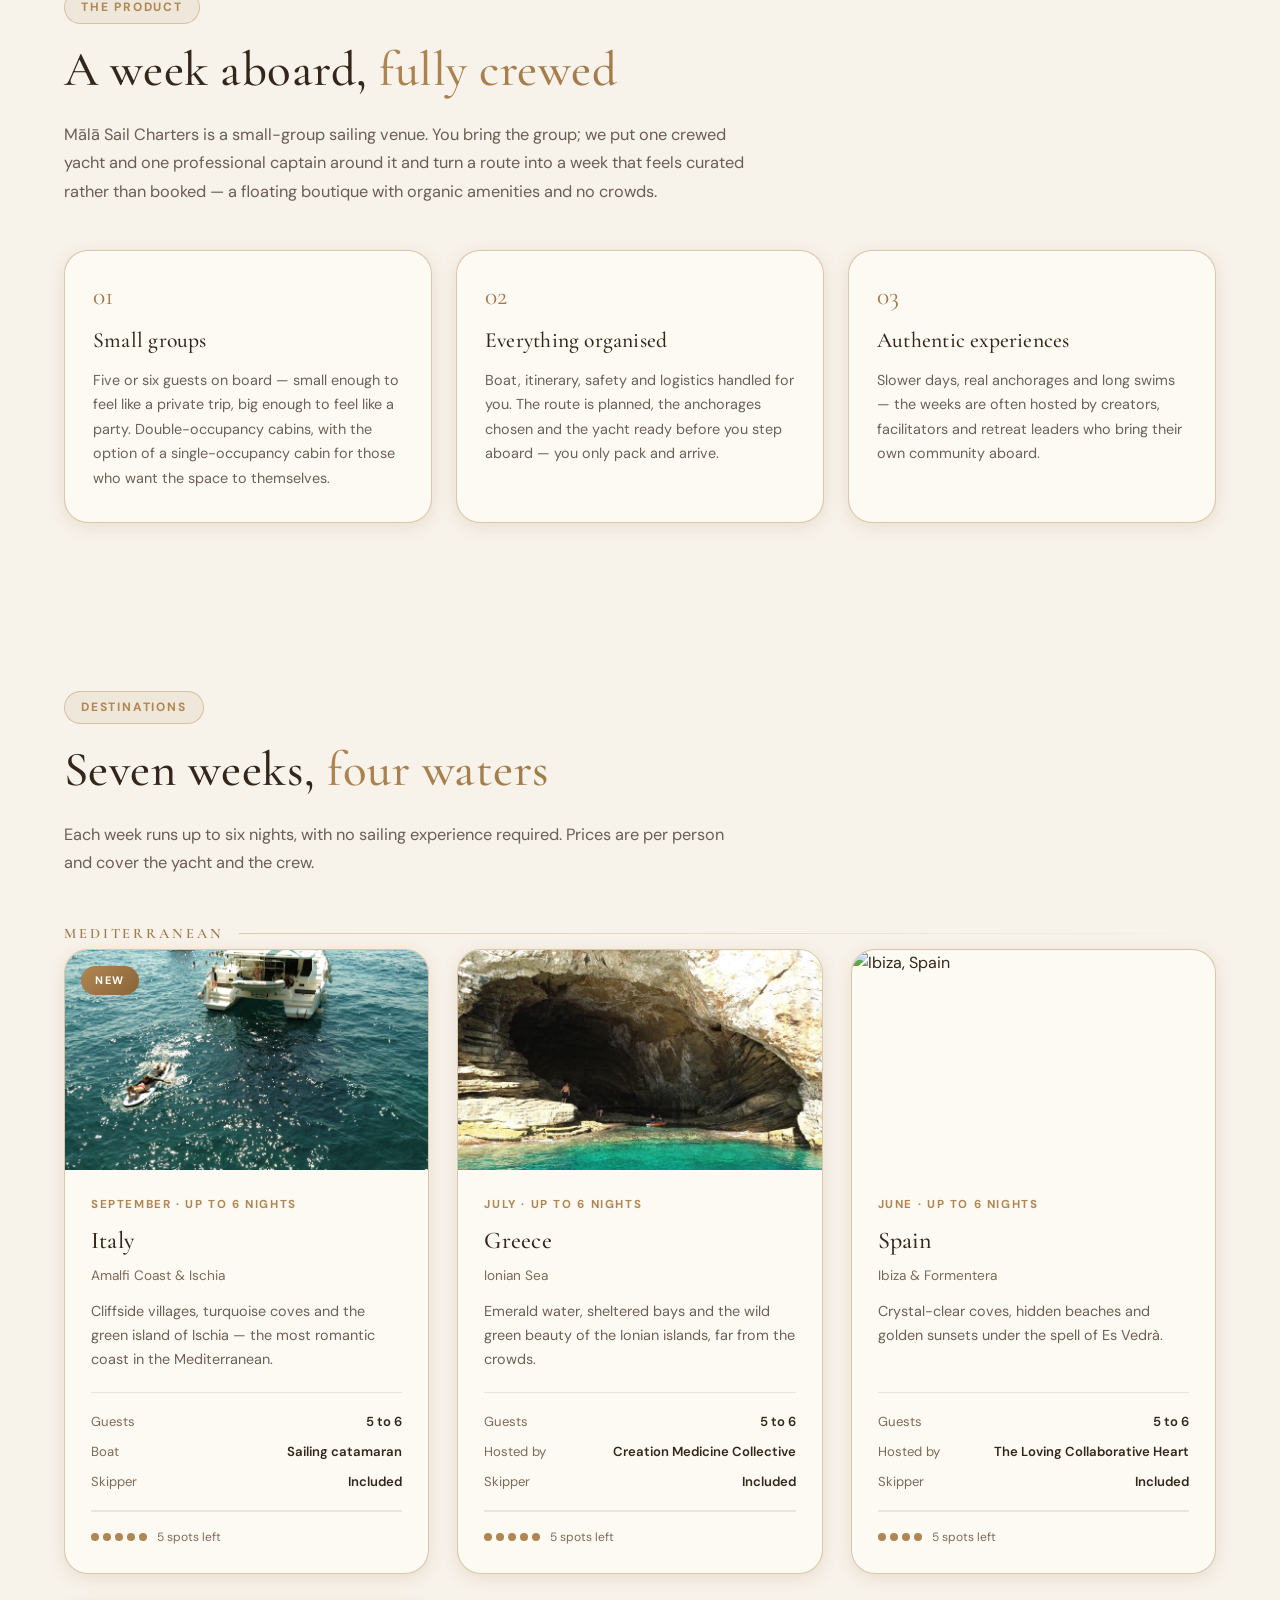
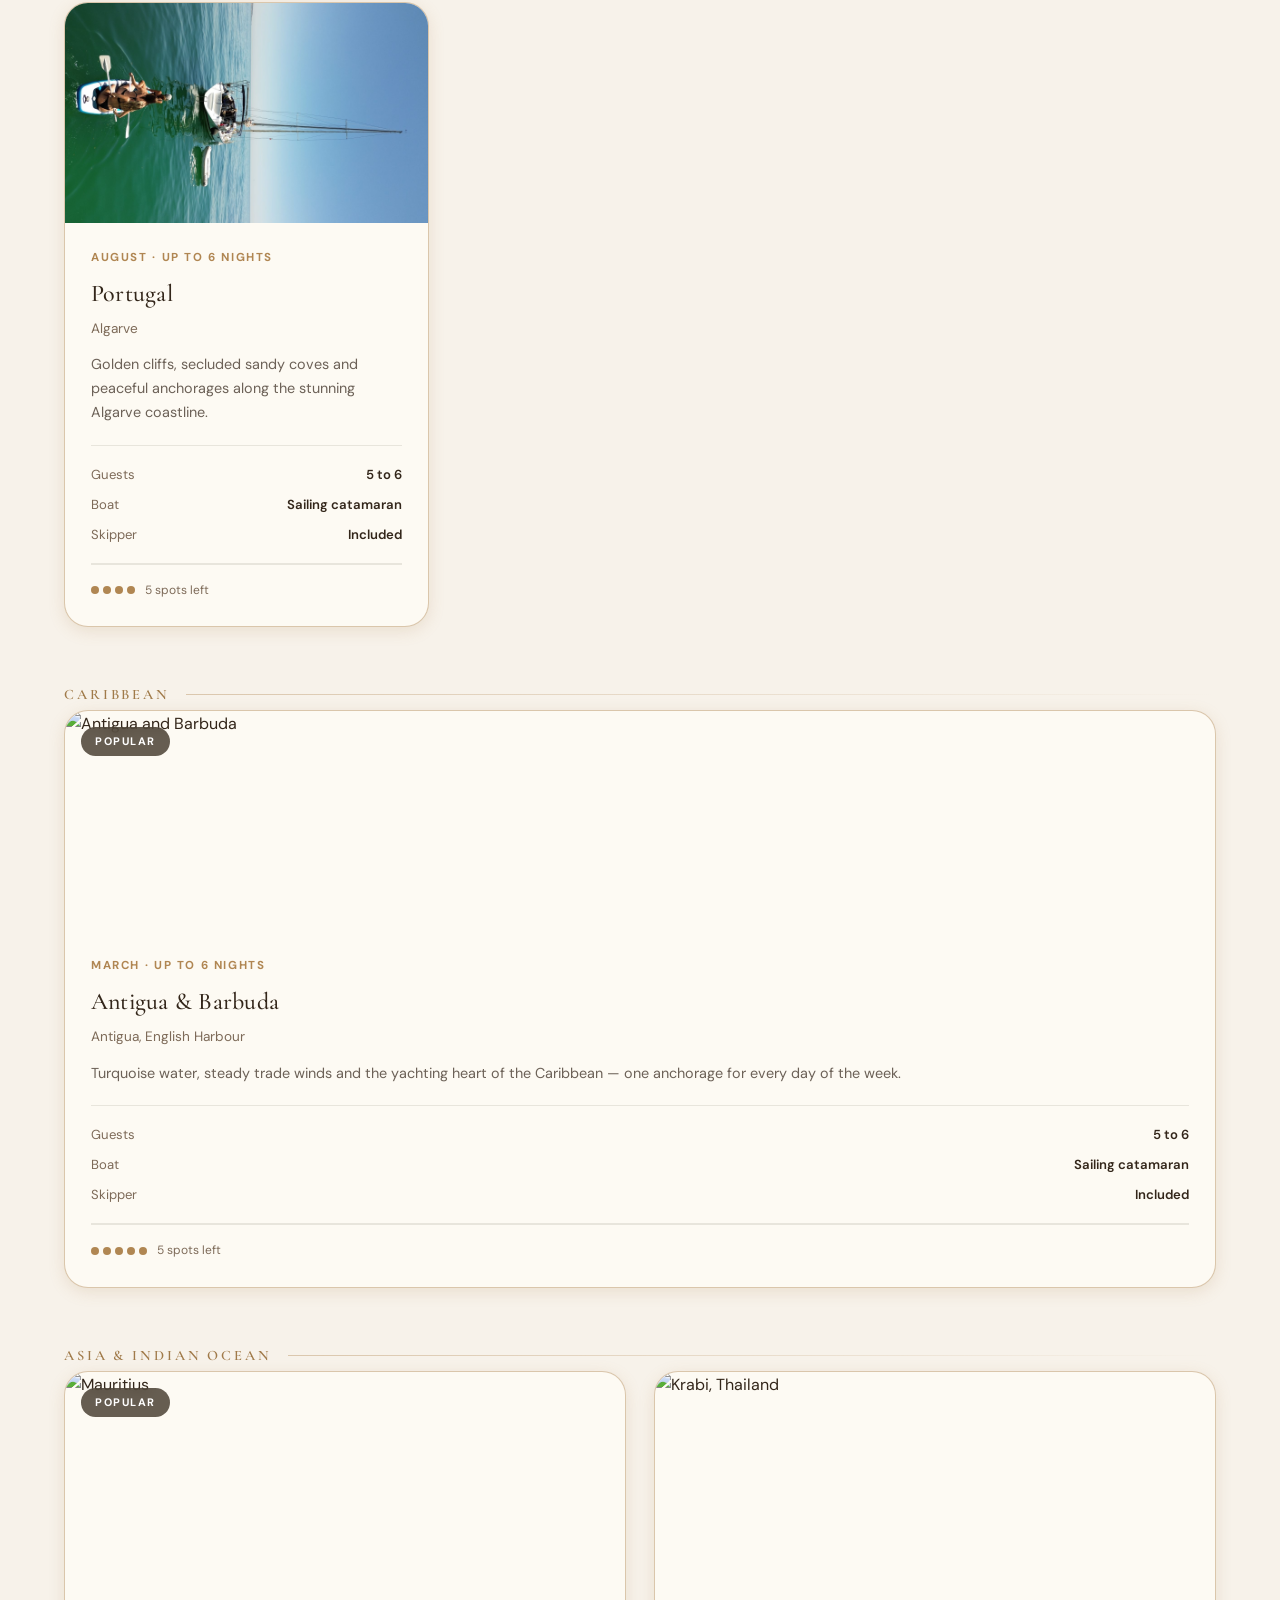
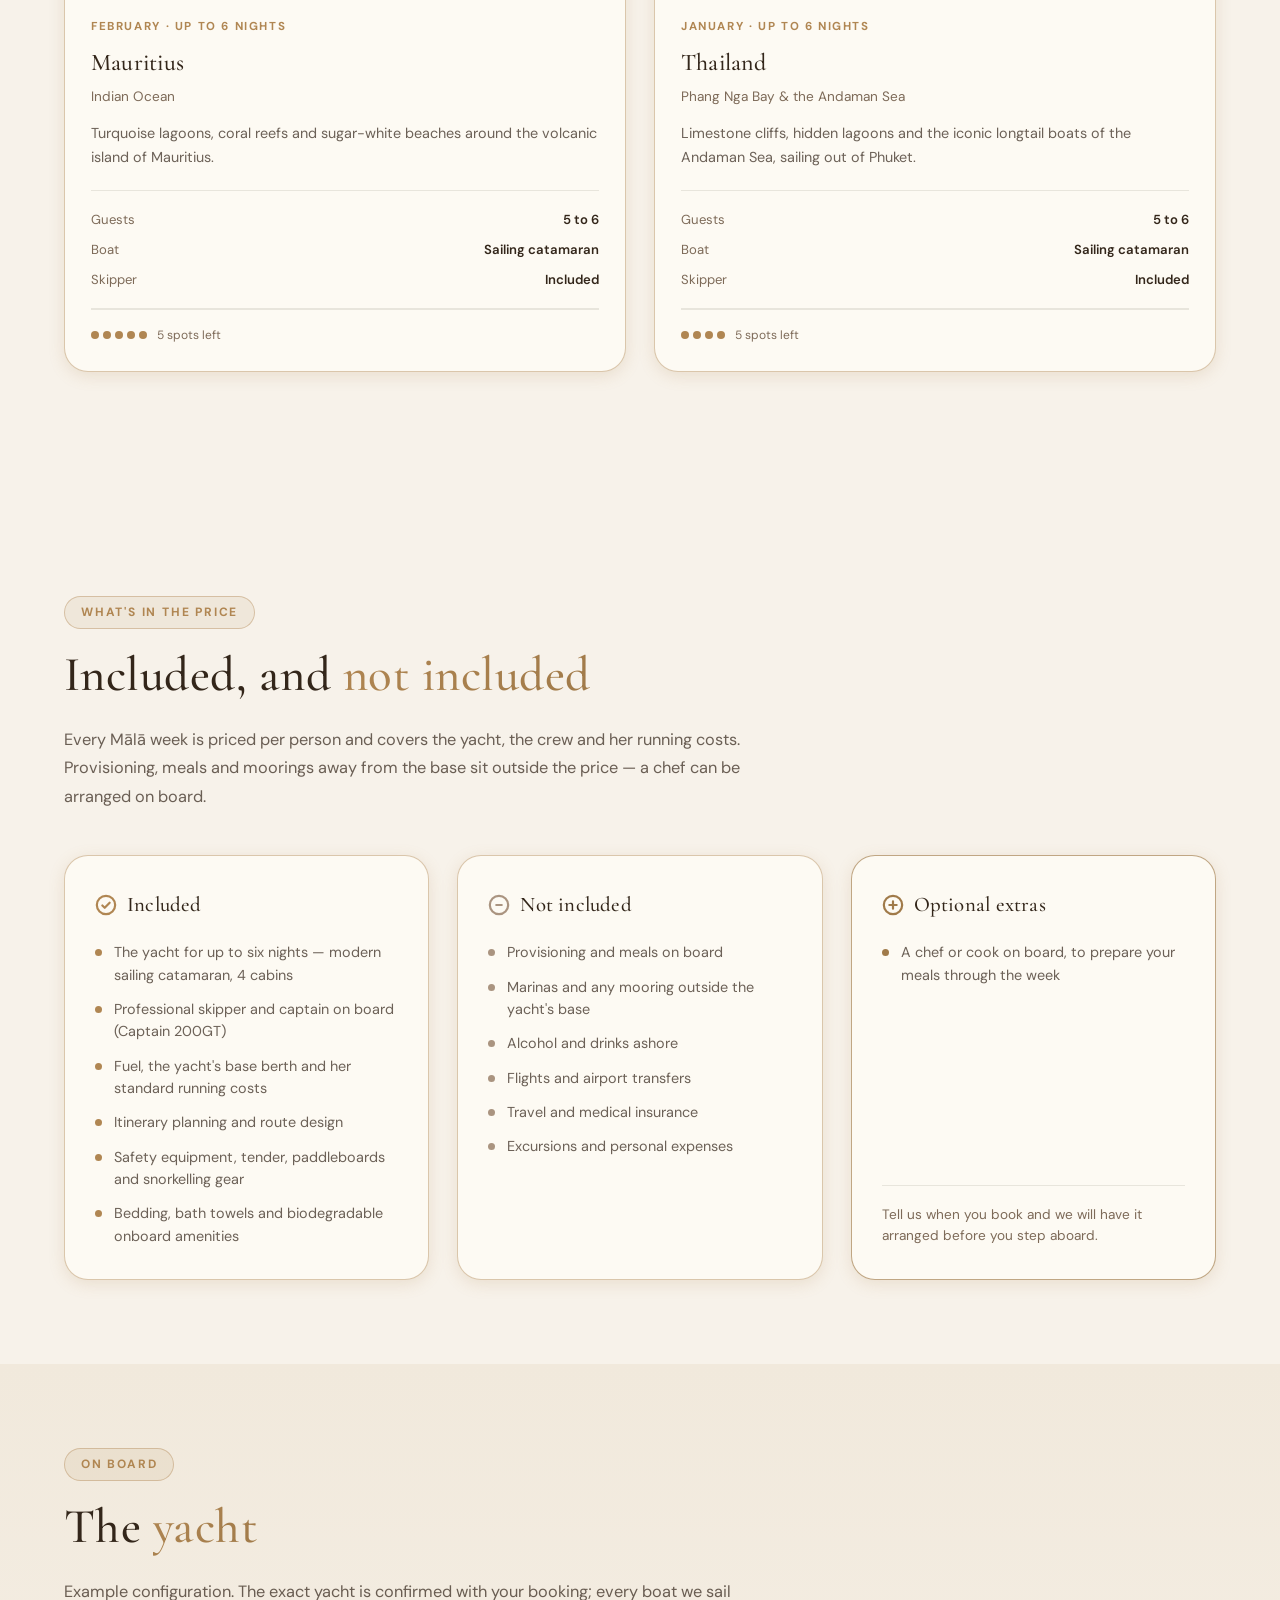
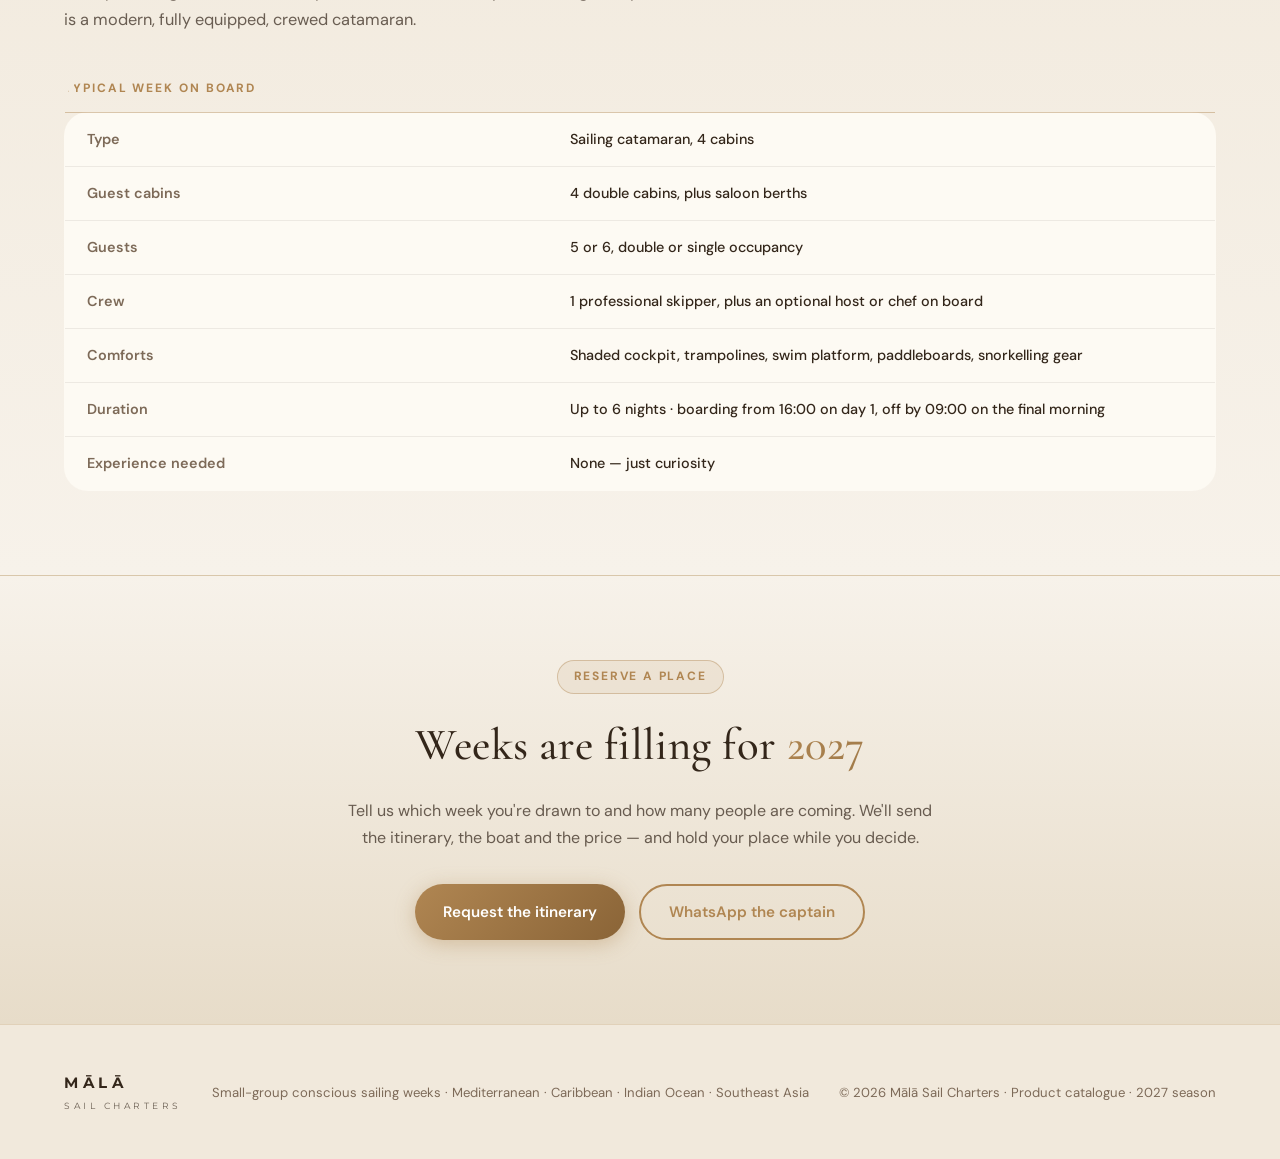
==== commit 7d11b02a: "Replace stock destination art with Alejandro's drone photos (Amalfi, Algarve, Ionian)" ====
--- a/catalogue.html
+++ b/catalogue.html
@@ -655,7 +655,7 @@
           <article class="cat-card">
             <div class="cat-card-img">
               <span class="cat-badge new">New</span>
-              <img src="images/amalfi.png" alt="Amalfi Coast, Italy" />
+              <img src="images/amalfi-coast.jpg" alt="Amalfi Coast, Italy" />
             </div>
             <div class="cat-card-body">
               <div class="cat-card-kicker">September · up to 6 nights</div>
@@ -680,7 +680,7 @@
 
           <article class="cat-card">
             <div class="cat-card-img">
-              <img src="images/greece.jpeg" alt="Ionian Sea, Greece" />
+              <img src="images/ionian-greece.jpg" alt="Ionian Sea, Greece" />
             </div>
             <div class="cat-card-body">
               <div class="cat-card-kicker">July · up to 6 nights</div>
@@ -729,7 +729,7 @@
 
           <article class="cat-card">
             <div class="cat-card-img">
-              <img src="images/malta.png" alt="Algarve, Portugal" />
+              <img src="images/algarve-cliffs.jpg" alt="Algarve, Portugal" />
             </div>
             <div class="cat-card-body">
               <div class="cat-card-kicker">August · up to 6 nights</div>
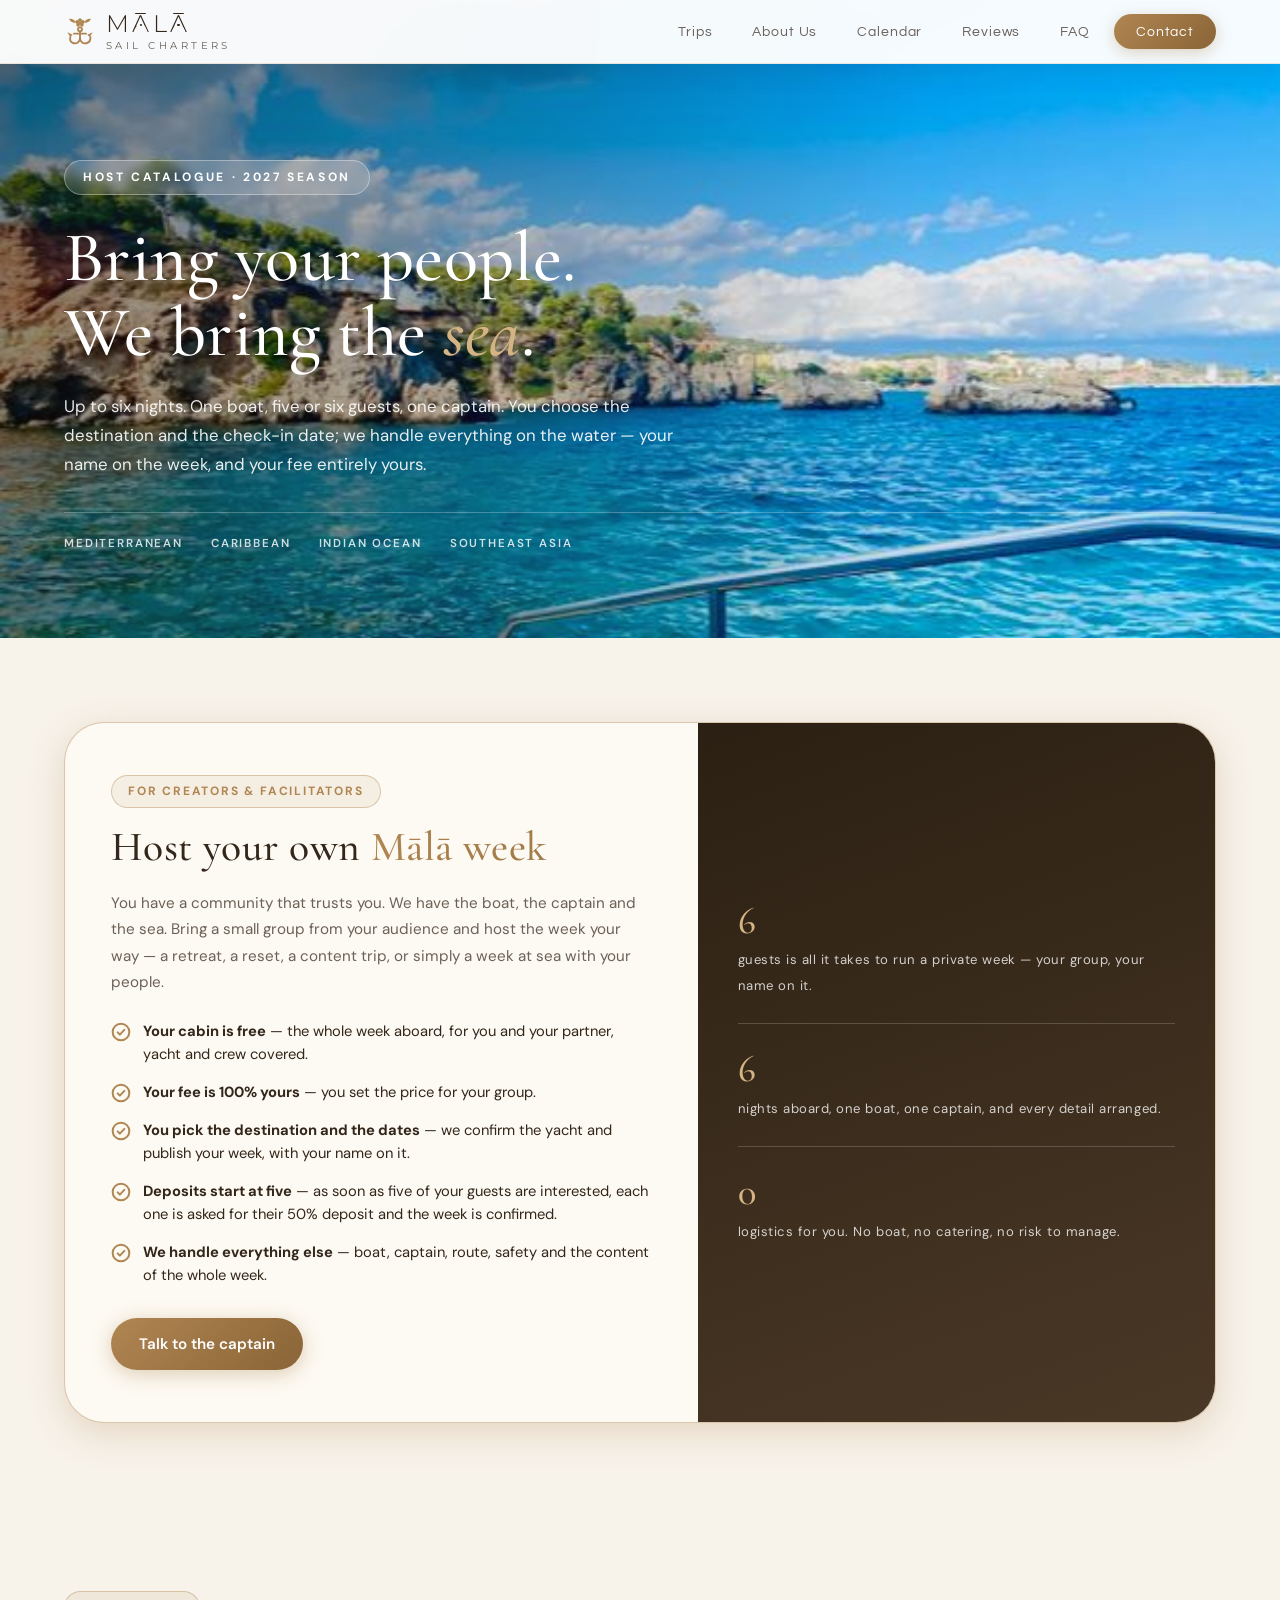
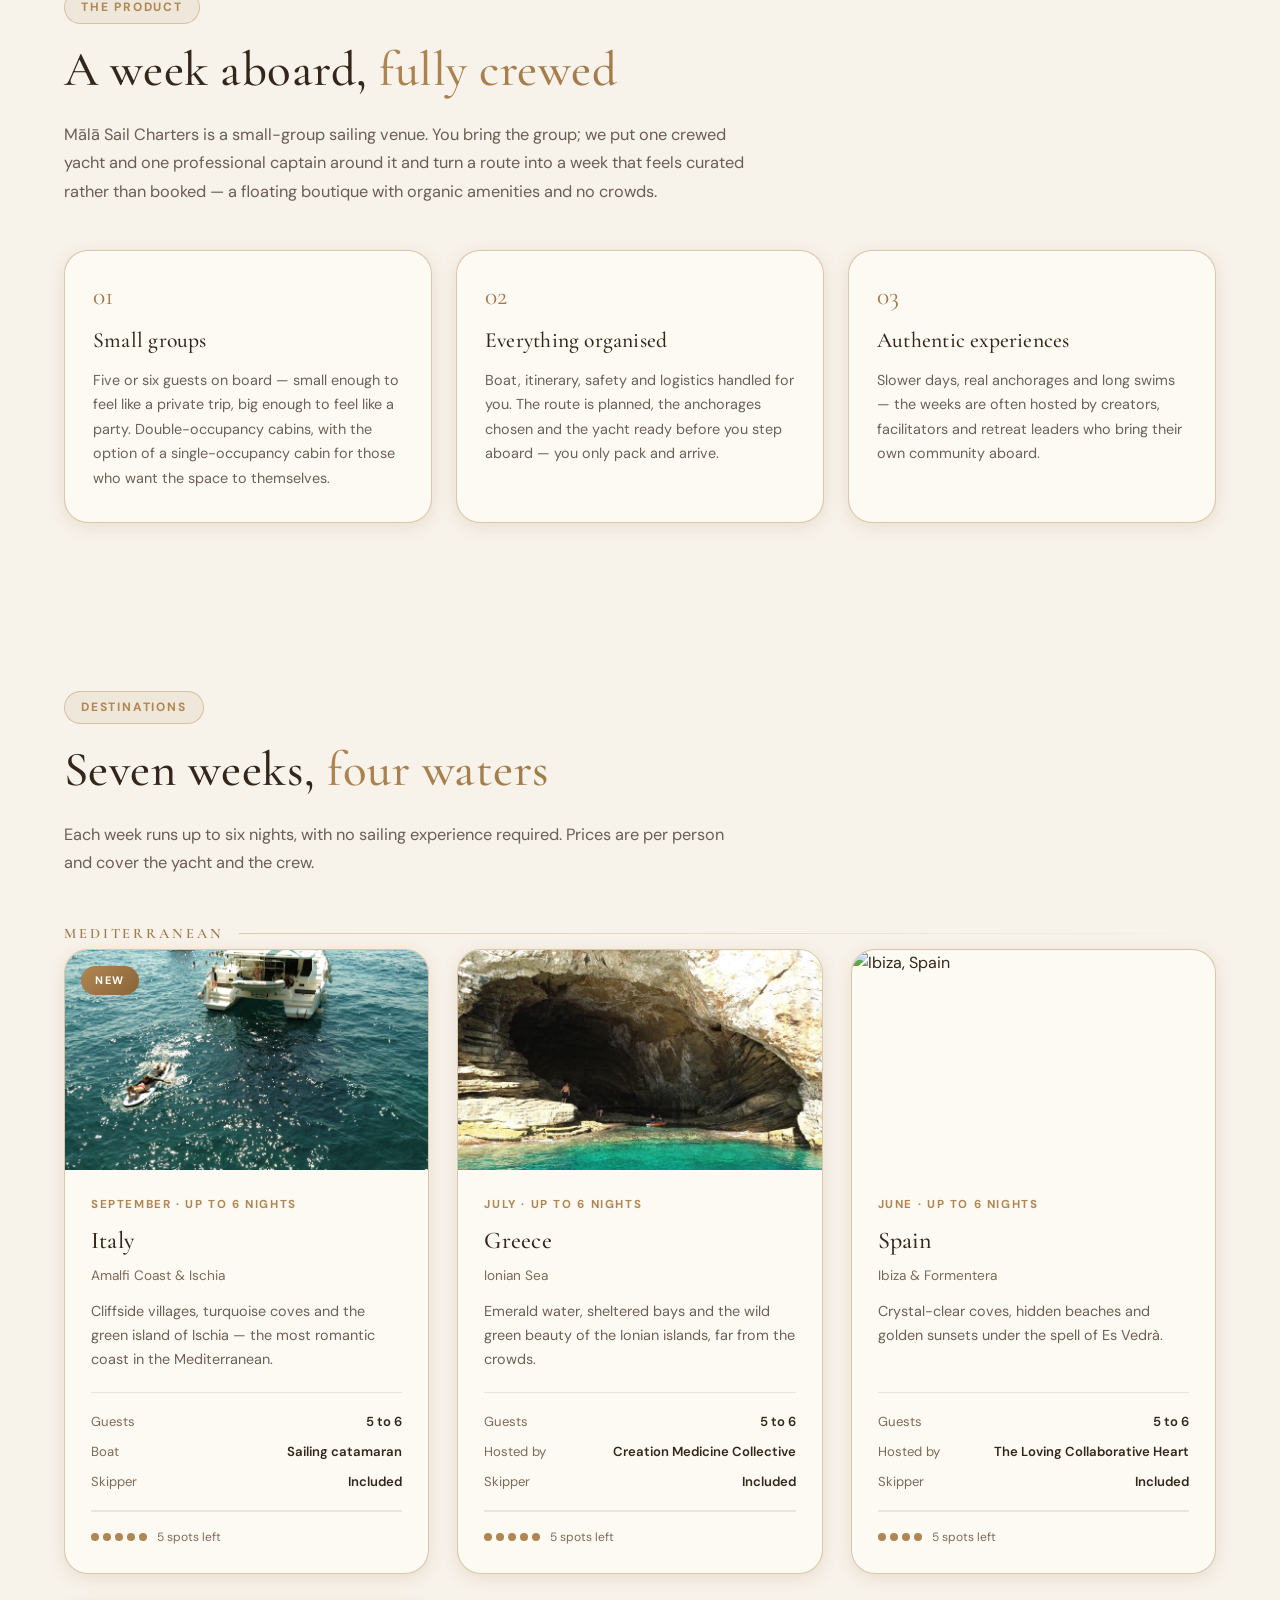
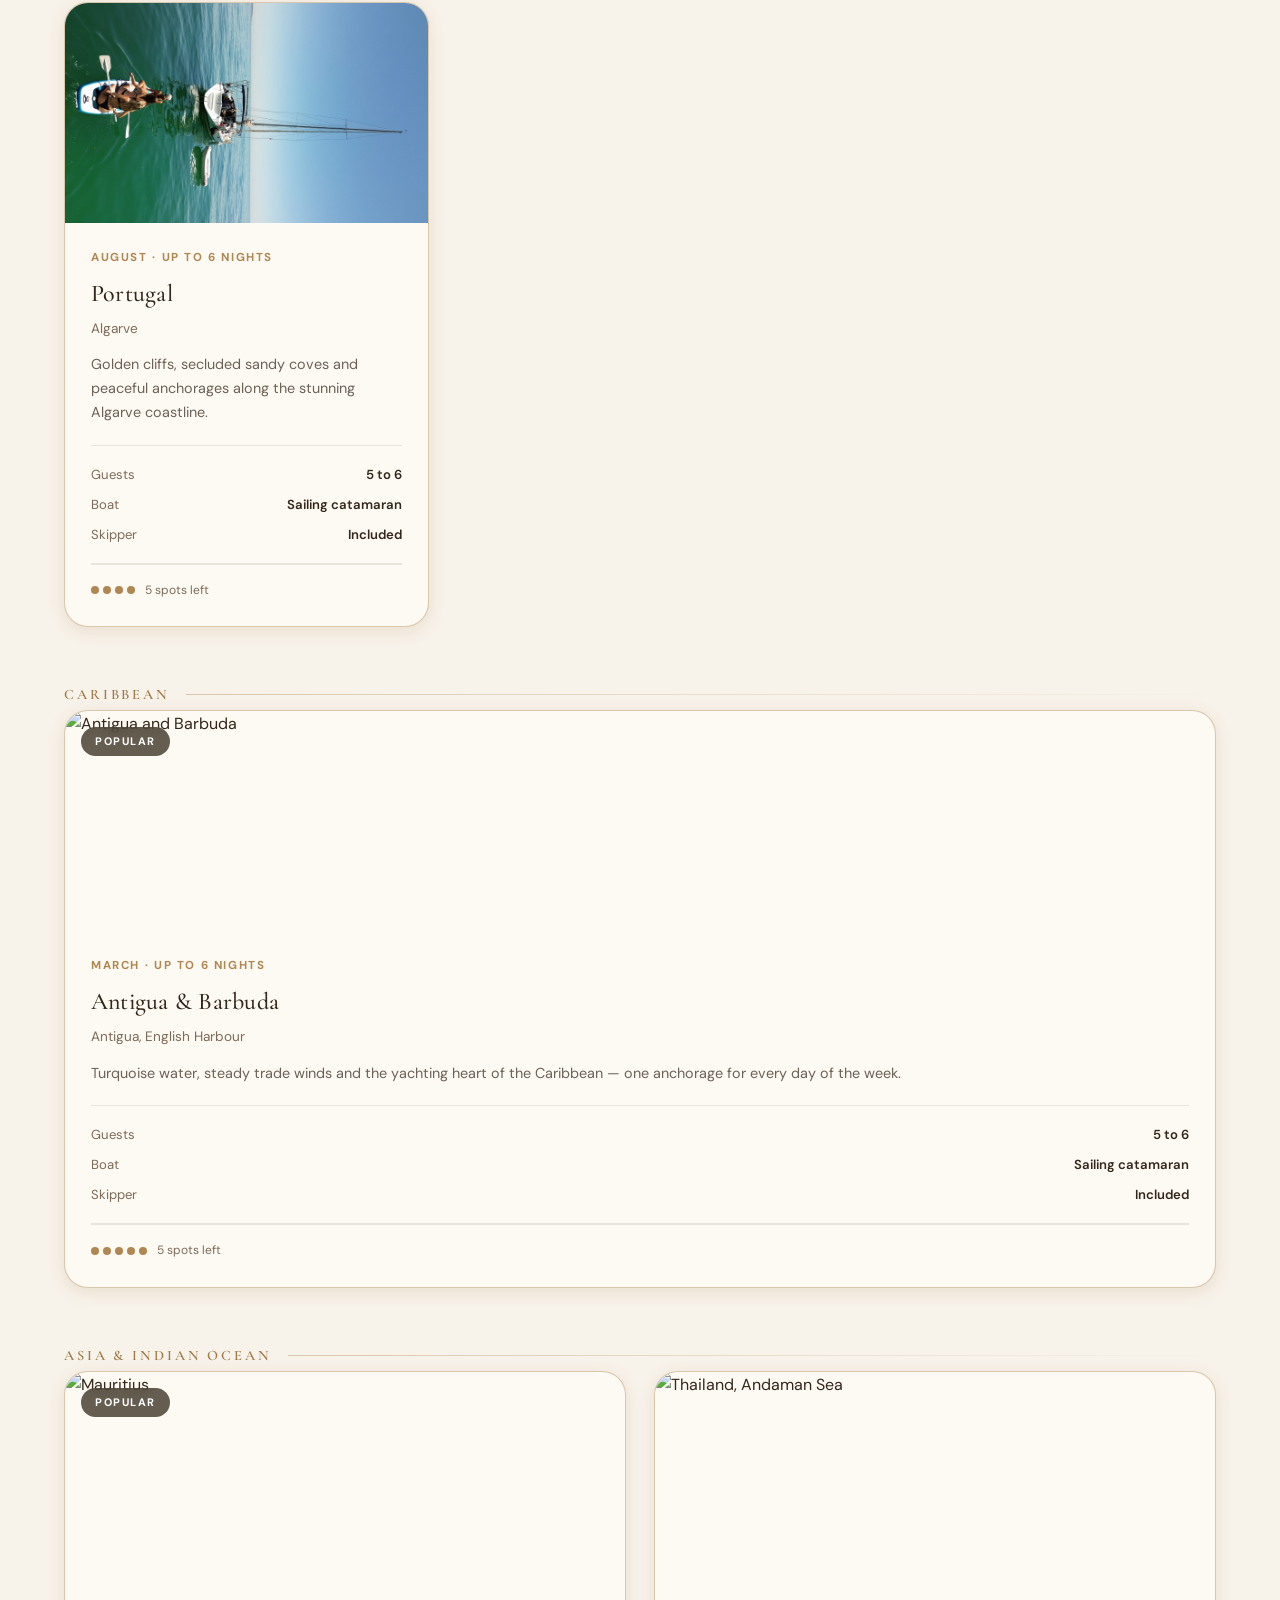
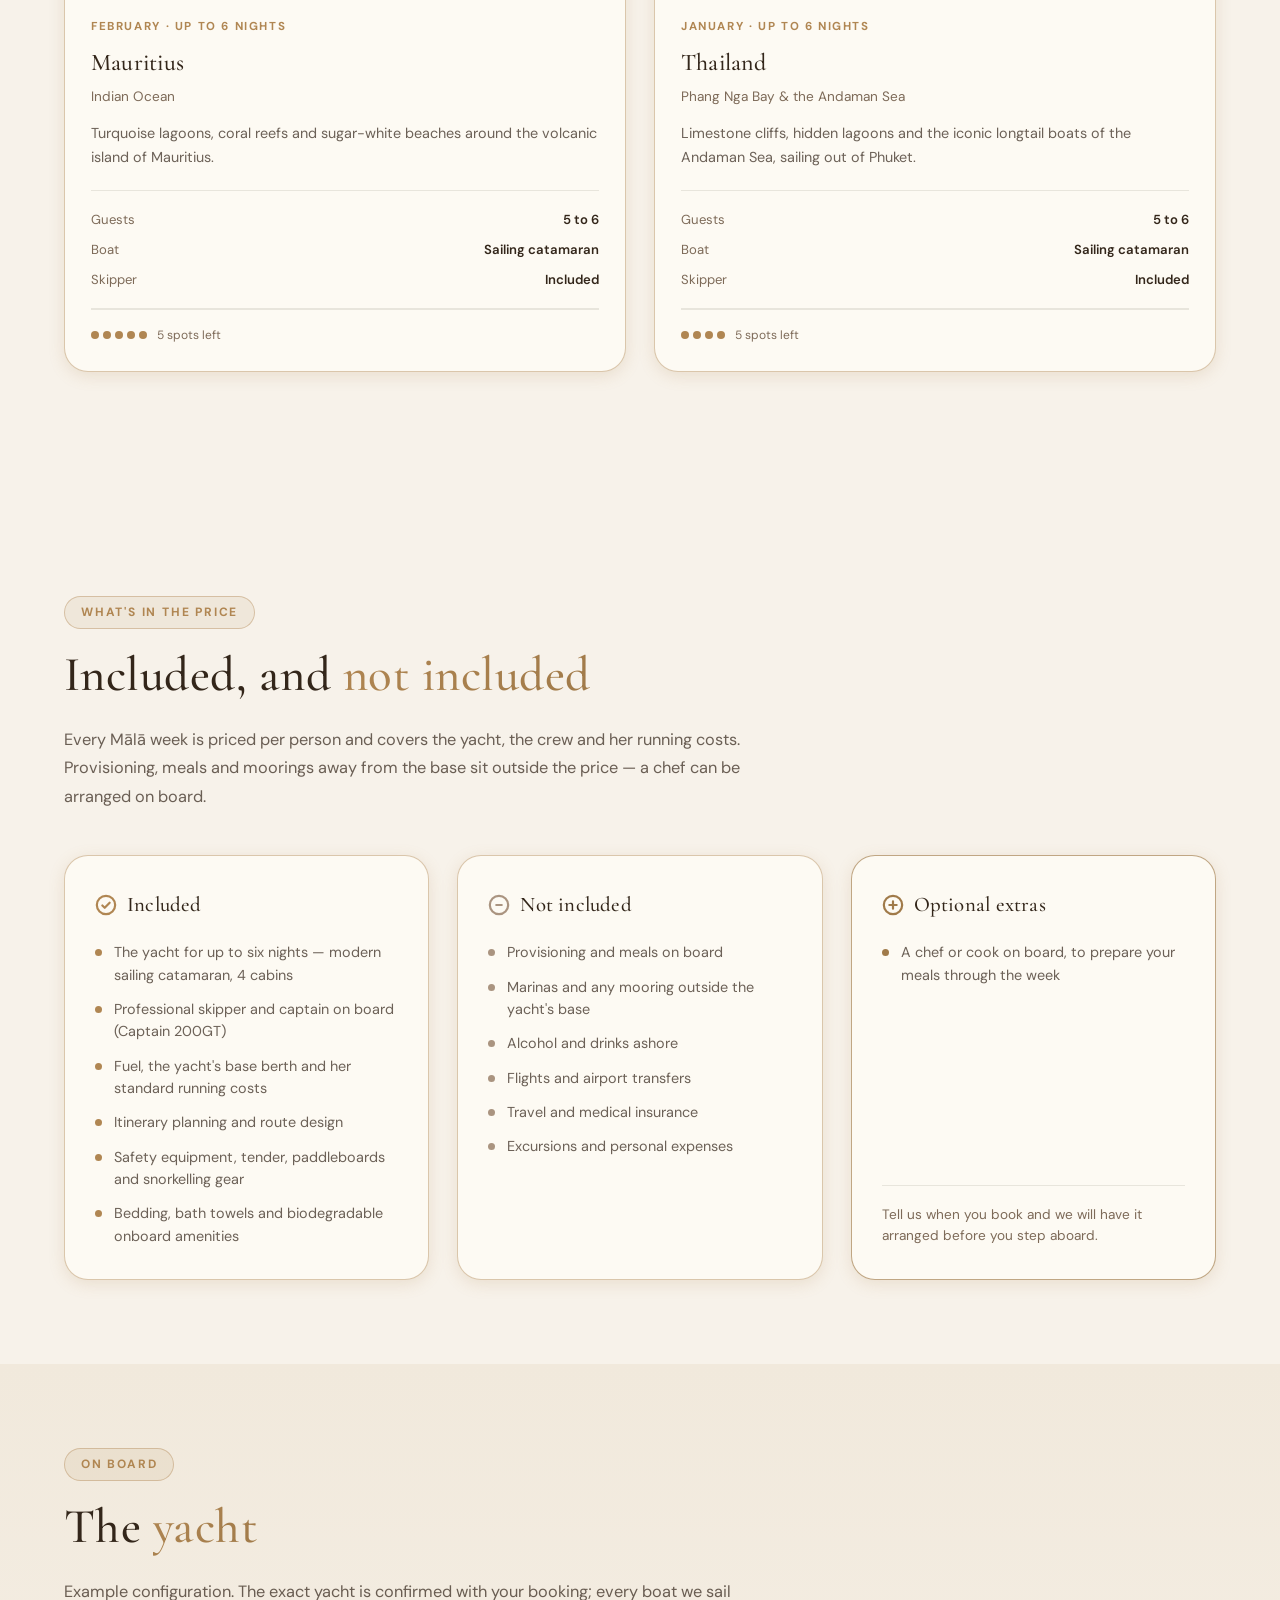
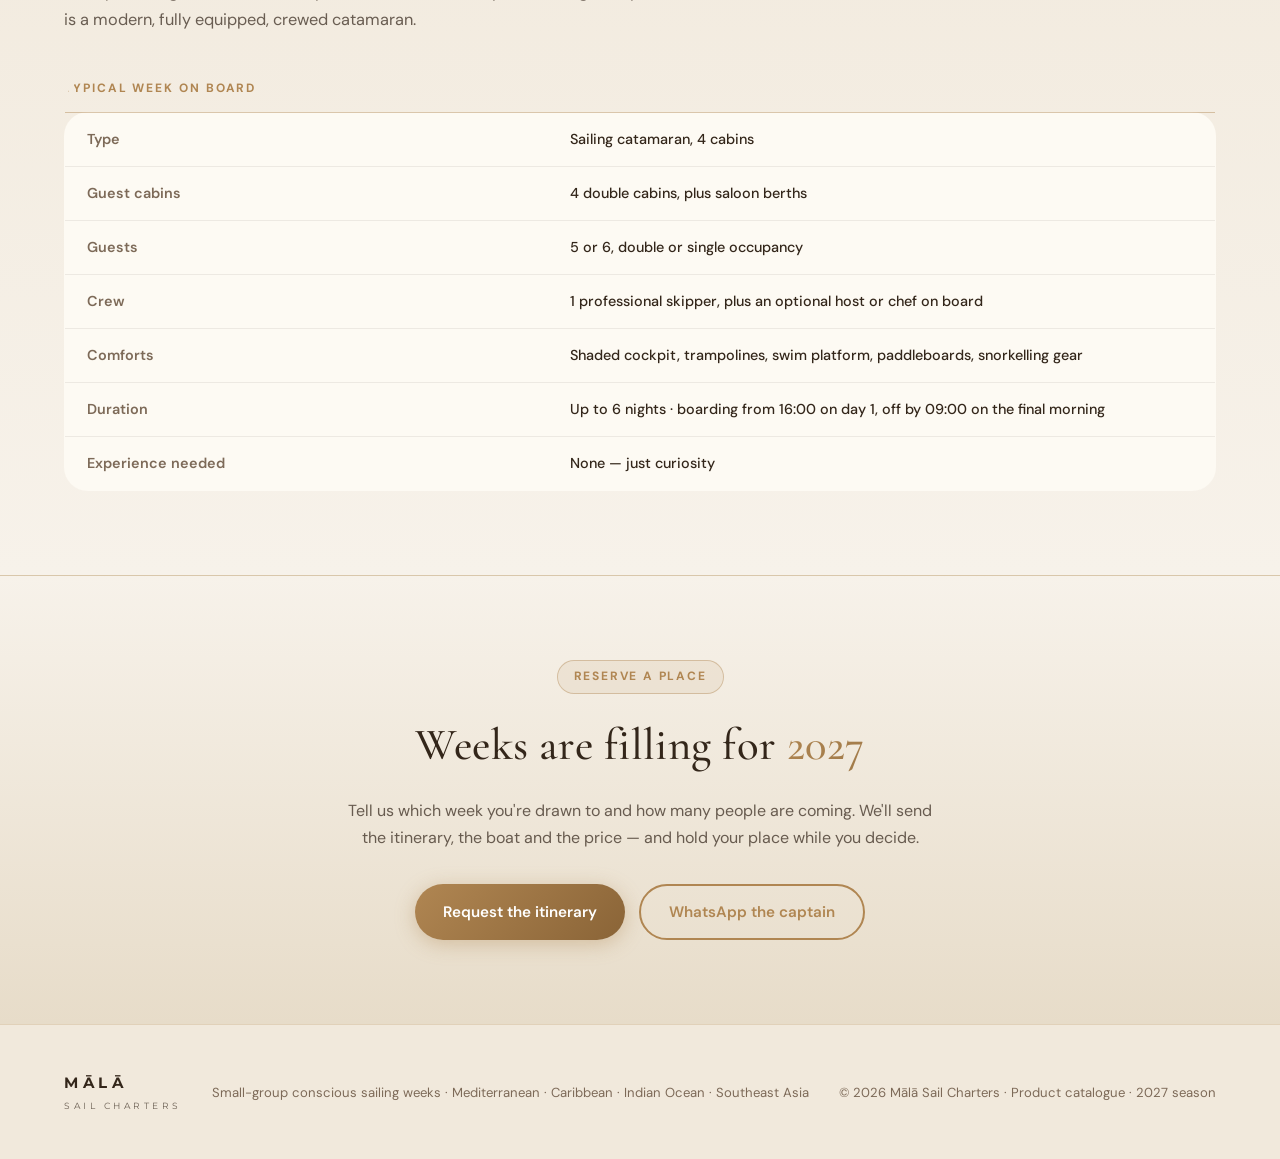
==== commit f8959b72: "Remove Krabi and describe Thailand as the Andaman Sea" ====
--- a/catalogue.html
+++ b/catalogue.html
@@ -819,7 +819,7 @@
 
           <article class="cat-card">
             <div class="cat-card-img">
-              <img src="images/thailand.png" alt="Krabi, Thailand" />
+              <img src="images/thailand.png" alt="Thailand, Andaman Sea" />
             </div>
             <div class="cat-card-body">
               <div class="cat-card-kicker">January · up to 6 nights</div>
--- a/styles.css
+++ b/styles.css
@@ -651,6 +651,37 @@
 .trips-section {
   padding: 100px 0;
   background: linear-gradient(180deg, var(--ocean-mid) 0%, var(--ocean-deep) 100%);
+  position: relative;
+  isolation: isolate;
+}
+
+/* Compass rose behind the destination cards.
+   One large motif, centred on the section, faded to nothing at every edge so
+   it melts into the pastel gradient instead of reading as a boxed image.
+   The mask is what does the blending: no border, no visible boundary.
+   To change the strength, adjust --rose-strength; to move it, change the
+   background-position; to drop it entirely, remove this rule. */
+.trips-section::before {
+  content: "";
+  position: absolute;
+  inset: 0;
+  z-index: 0;
+  pointer-events: none;
+  background-image: url("images/compass-rose.svg");
+  background-repeat: no-repeat;
+  background-position: center 38%;
+  background-size: min(760px, 78vw);
+  opacity: var(--rose-strength, 0.16);
+  -webkit-mask-image: radial-gradient(circle at 50% 38%,
+      #000 0%, #000 34%, rgba(0, 0, 0, 0.55) 52%, rgba(0, 0, 0, 0) 74%);
+  mask-image: radial-gradient(circle at 50% 38%,
+      #000 0%, #000 34%, rgba(0, 0, 0, 0.55) 52%, rgba(0, 0, 0, 0) 74%);
+}
+
+/* Keep the heading, cards and button above the rose. */
+.trips-section > .container {
+  position: relative;
+  z-index: 1;
 }
 
 .trips-grid {
@@ -876,6 +907,87 @@
 .cal-trip:hover .cal-arrow { opacity: 1; transform: translateX(4px); }
 
 /* =============================================
+   MOMENTS STRIP
+   A slow, seamless band of small square photos bridging the calendar and the
+   captain. Two identical sets sit side by side and the whole track slides left
+   by exactly one set width, so the loop restarts on an identical frame and the
+   seam is invisible. Nothing here is interactive: it is decoration, so the
+   images are aria-hidden in the markup and the strip takes no focus.
+   To slow it down or speed it up, change --strip-speed below.
+   ============================================= */
+.moments-strip {
+  --strip-speed: 90s;      /* time for one full pass */
+  --strip-gap: 18px;
+  --strip-size: 220px;     /* side of each square frame */
+
+  position: relative;
+  overflow: hidden;
+  padding: 0 0;
+  background: var(--ocean-deep);
+  /* Soft edges so the band dissolves into the pastel instead of being cut off. */
+  -webkit-mask-image: linear-gradient(90deg,
+      transparent 0%, #000 7%, #000 93%, transparent 100%);
+  mask-image: linear-gradient(90deg,
+      transparent 0%, #000 7%, #000 93%, transparent 100%);
+}
+
+.moments-track {
+  display: flex;
+  align-items: center;
+  gap: var(--strip-gap);
+  width: max-content;
+  animation: moments-scroll var(--strip-speed) linear infinite;
+  will-change: transform;
+}
+
+/* One set width plus one gap is exactly the distance that lands the second
+   copy where the first began, so the jump back is imperceptible. */
+@keyframes moments-scroll {
+  from { transform: translate3d(0, 0, 0); }
+  to   { transform: translate3d(calc(-50% - (var(--strip-gap) / 2)), 0, 0); }
+}
+
+.moments-track img {
+  width: var(--strip-size);
+  height: var(--strip-size);
+  flex: 0 0 auto;
+  object-fit: cover;
+  display: block;
+  border-radius: 3px;
+  border: 1px solid rgba(176,134,82,0.28);
+  background: var(--ocean-light);
+  box-shadow: 0 2px 10px rgba(51,38,26,0.06);
+}
+
+/* Pausing on hover keeps the band from being distracting while someone reads.
+   Only applies to devices with a real pointer. */
+@media (hover: hover) and (pointer: fine) {
+  .moments-strip:hover .moments-track {
+    animation-play-state: paused;
+  }
+}
+
+@media (max-width: 760px) {
+  .moments-strip {
+    --strip-size: 150px;
+    --strip-gap: 12px;
+    --strip-speed: 70s;
+  }
+}
+
+/* Respect a stated preference for reduced motion: hold the band still and let
+   it scroll by hand instead of moving on its own. */
+@media (prefers-reduced-motion: reduce) {
+  .moments-track {
+    animation: none;
+  }
+  .moments-strip {
+    overflow-x: auto;
+    -webkit-overflow-scrolling: touch;
+  }
+}
+
+/* =============================================
    PADLET BOARD
    ============================================= */
 .board-embed {
@@ -952,7 +1064,7 @@
   display: grid;
   grid-template-columns: 1fr 1fr;
   gap: 80px;
-  align-items: center;
+  align-items: start;
 }
 
 .captain-img-wrap {
@@ -961,8 +1073,10 @@
 .captain-img {
   width: 100%;
   border-radius: var(--radius-xl);
-  object-fit: cover;
-  height: 520px;
+  object-fit: contain;
+  object-position: center top;
+  height: 560px;
+  background: var(--ocean-deep);
   position: relative;
   z-index: 1;
 }
@@ -1115,8 +1229,30 @@
    REVIEWS
    ============================================= */
 .reviews-section {
+  position: relative;
+  overflow: hidden;
   padding: 100px 0;
   background: linear-gradient(180deg, var(--ocean-mid) 0%, var(--ocean-deep) 100%);
+}
+
+.reviews-section::before {
+  content: "";
+  position: absolute;
+  inset: 0;
+  pointer-events: none;
+  z-index: 0;
+  background-image: url("images/compass-rose.svg");
+  background-repeat: no-repeat;
+  background-position: center;
+  background-size: min(680px, 90vw);
+  opacity: 0.14;
+  -webkit-mask-image: radial-gradient(ellipse at center, black 55%, transparent 78%);
+          mask-image: radial-gradient(ellipse at center, black 55%, transparent 78%);
+}
+
+.reviews-section > .container {
+  position: relative;
+  z-index: 1;
 }
 
 .reviews-stars-bar {
@@ -2162,7 +2298,7 @@
   .trip-meta { flex-wrap: wrap; gap: 4px 8px; }
   .trip-footer { flex-wrap: wrap; gap: 12px; }
 
-  .captain-img { height: 320px; }
+  .captain-img { height: auto; aspect-ratio: 4 / 5; object-position: center 14%; }
 
   /* Padlet apila el contenido en vertical dentro del iframe, necesita mas alto */
   .board-head { flex-wrap: wrap; padding: 16px 20px; }
@@ -2198,7 +2334,7 @@
   .newsletter-partner-logo { width: 150px; }
   .newsletter-success { padding: 20px 16px; }
   .footer-grid { gap: 40px; }
-  .captain-img { height: 260px; }
+  .captain-img { height: auto; aspect-ratio: 4 / 5; object-position: center 16%; }
 
   .board-head { padding: 12px 20px; }
   .board-frame iframe { height: 560px; }
